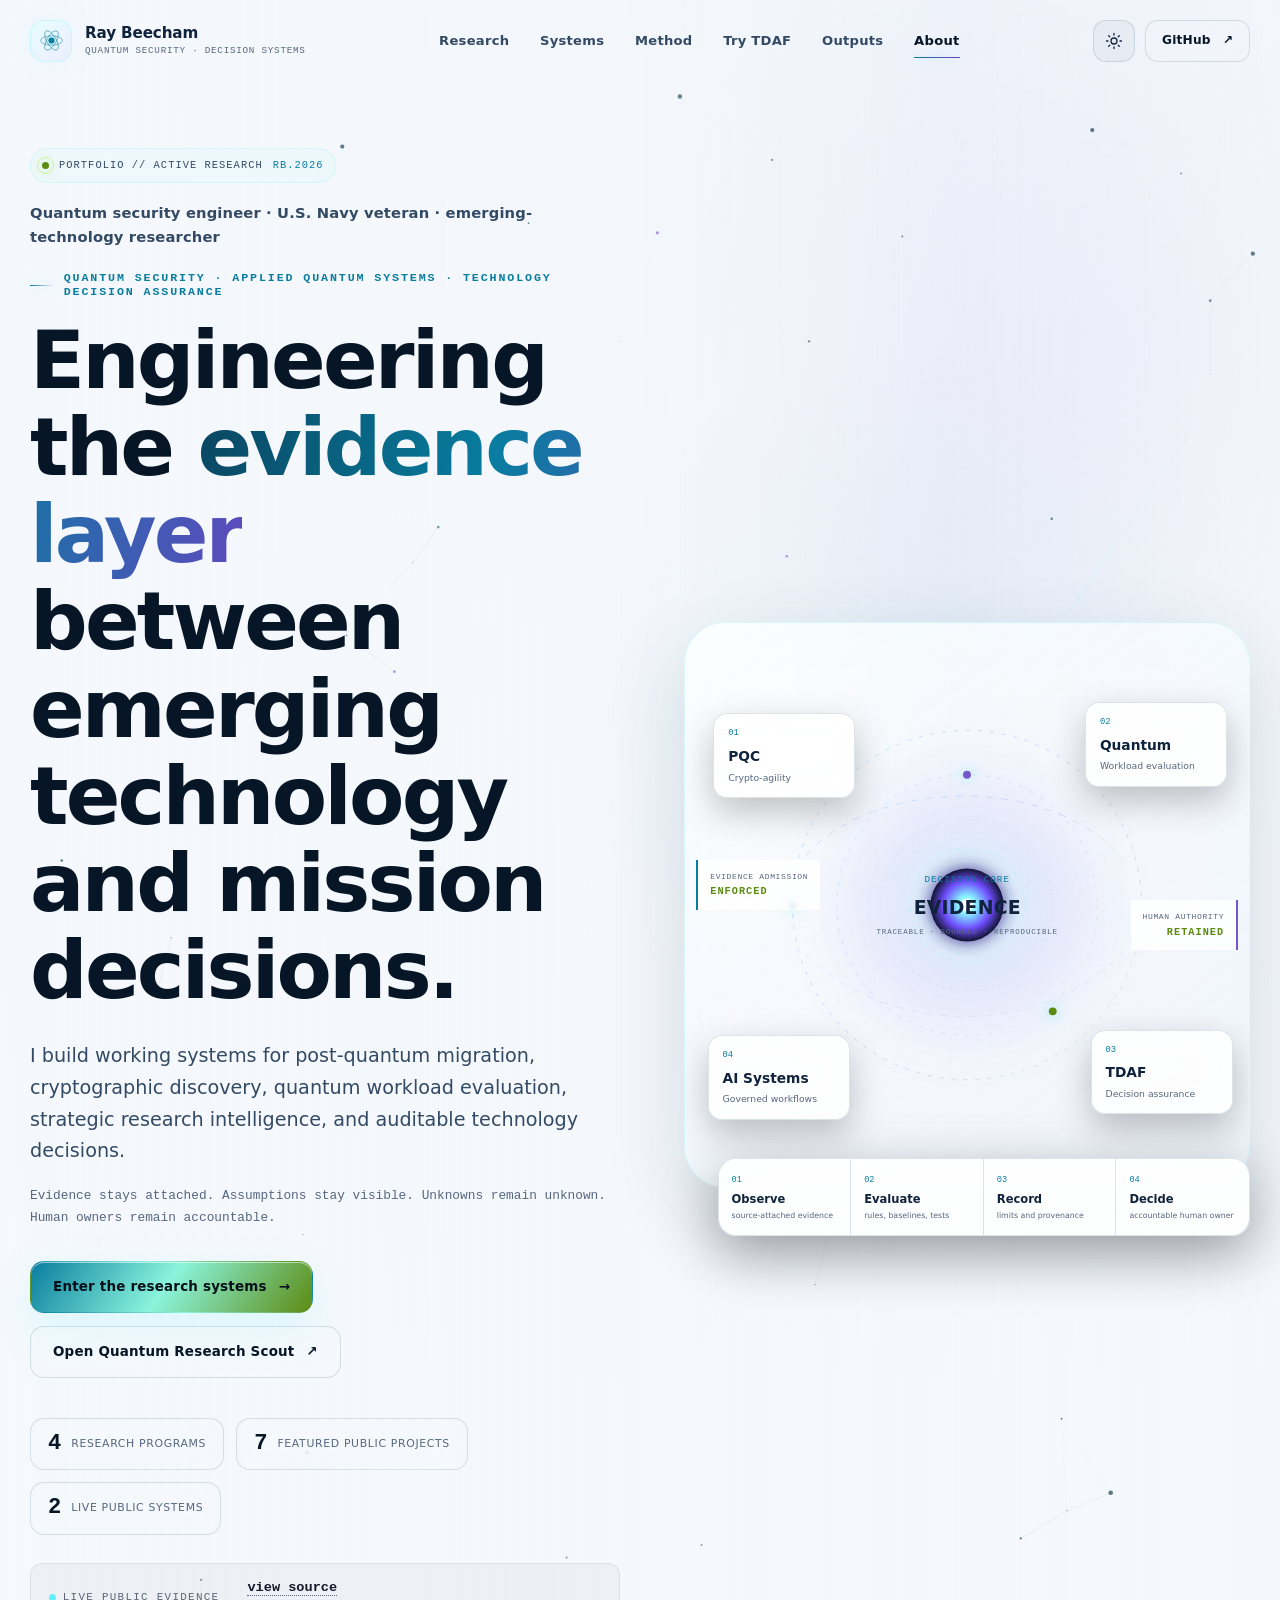
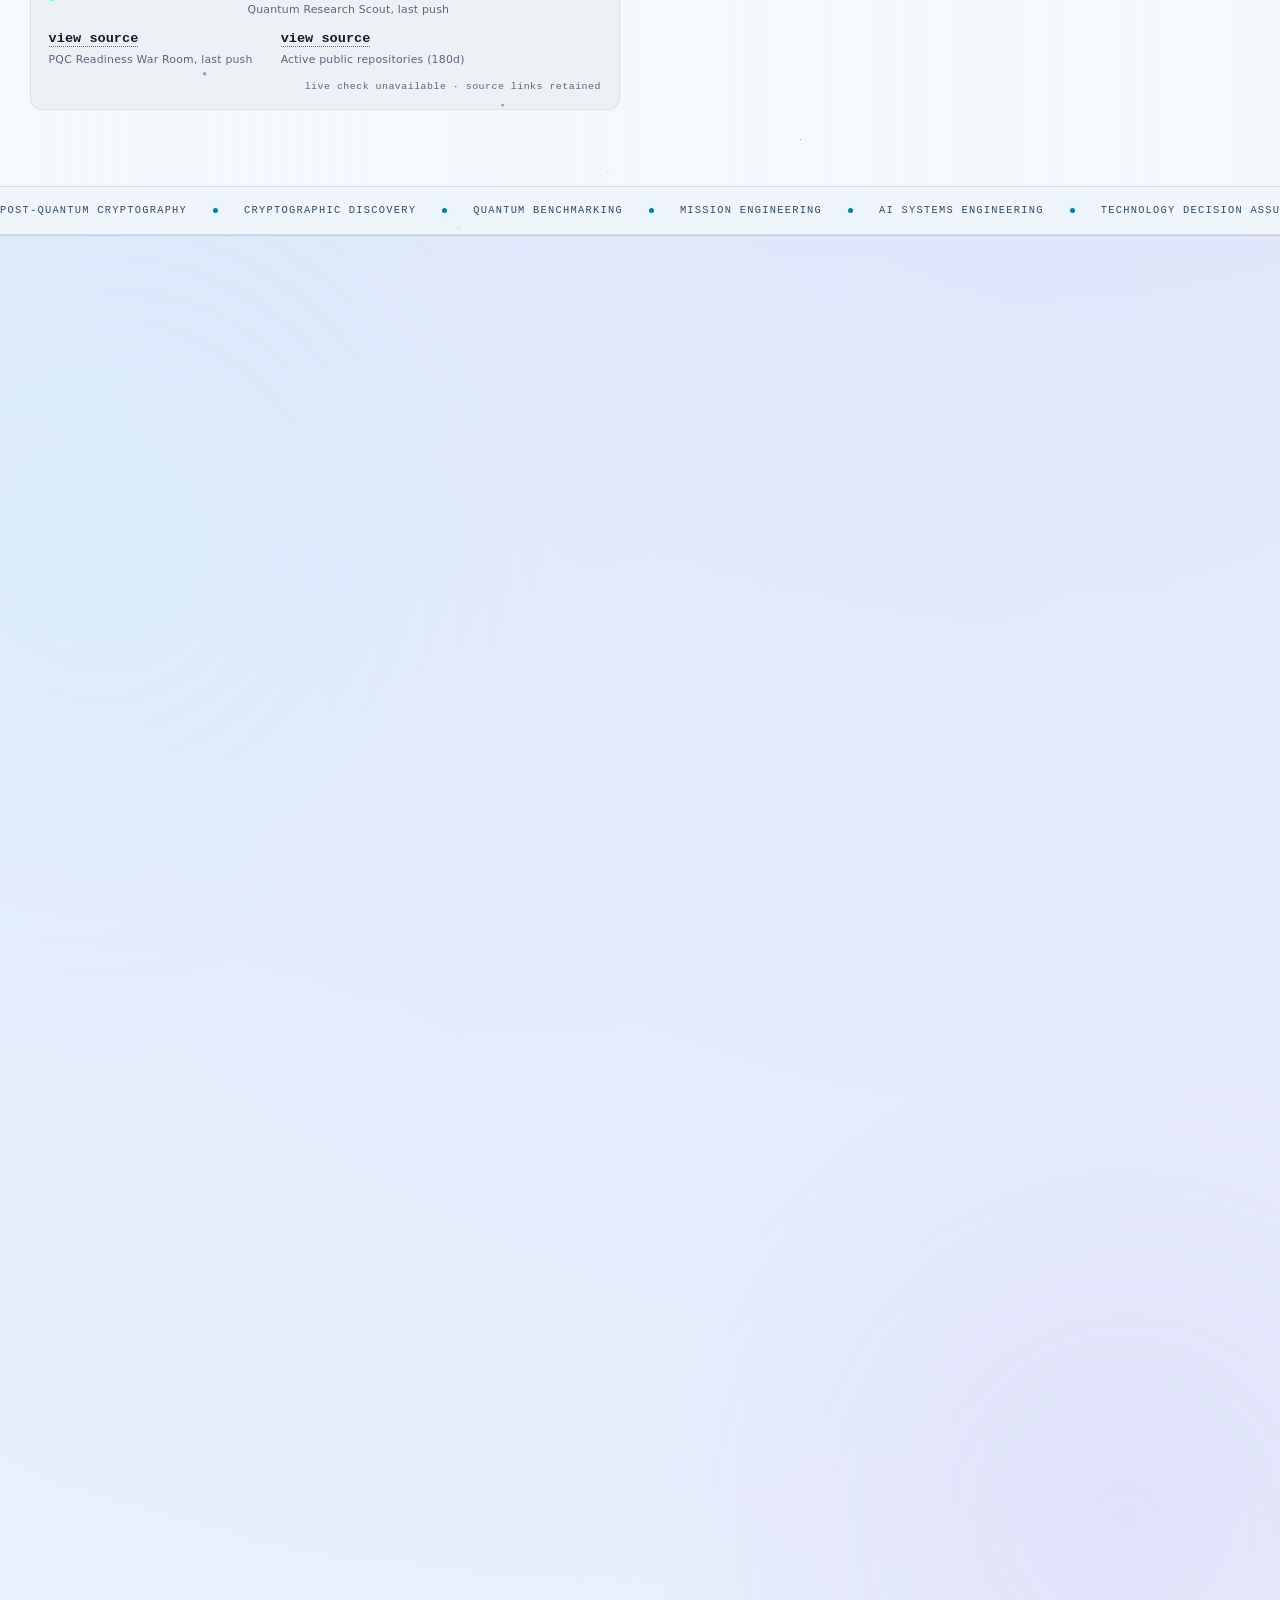
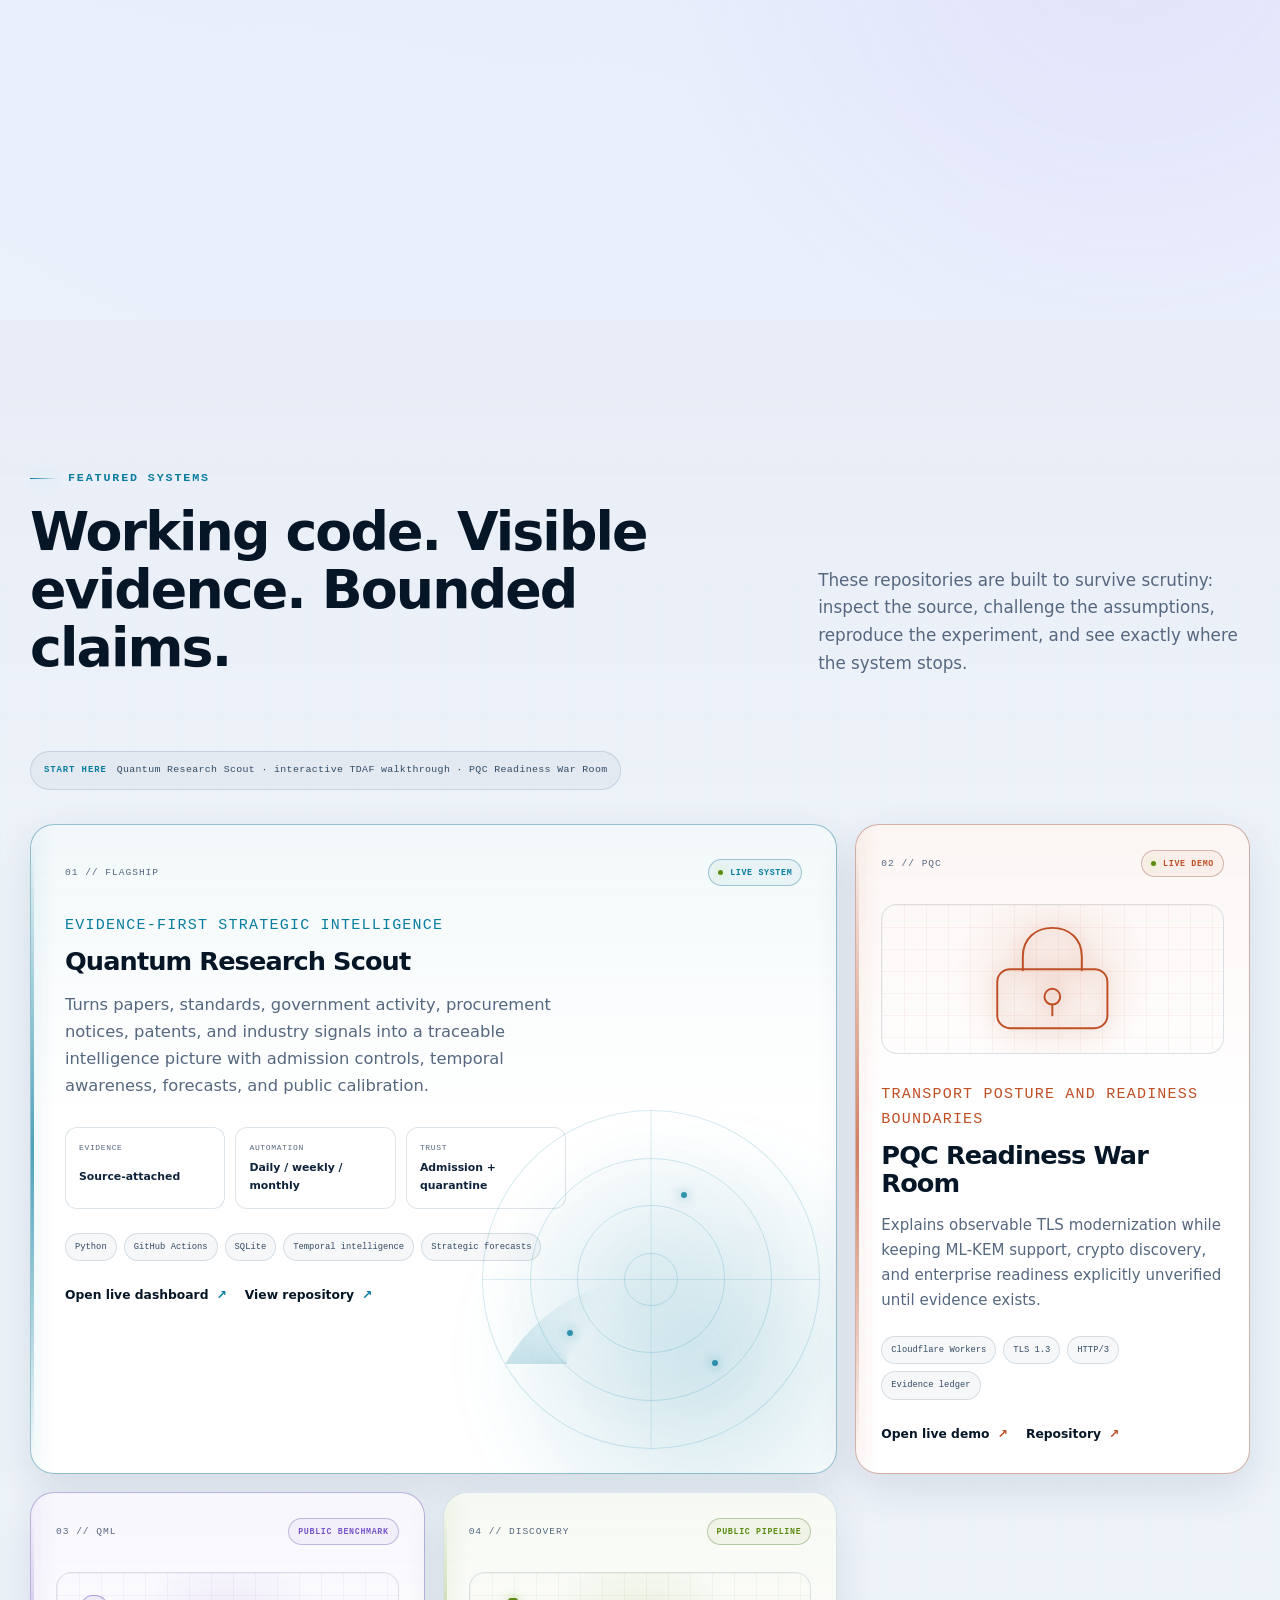
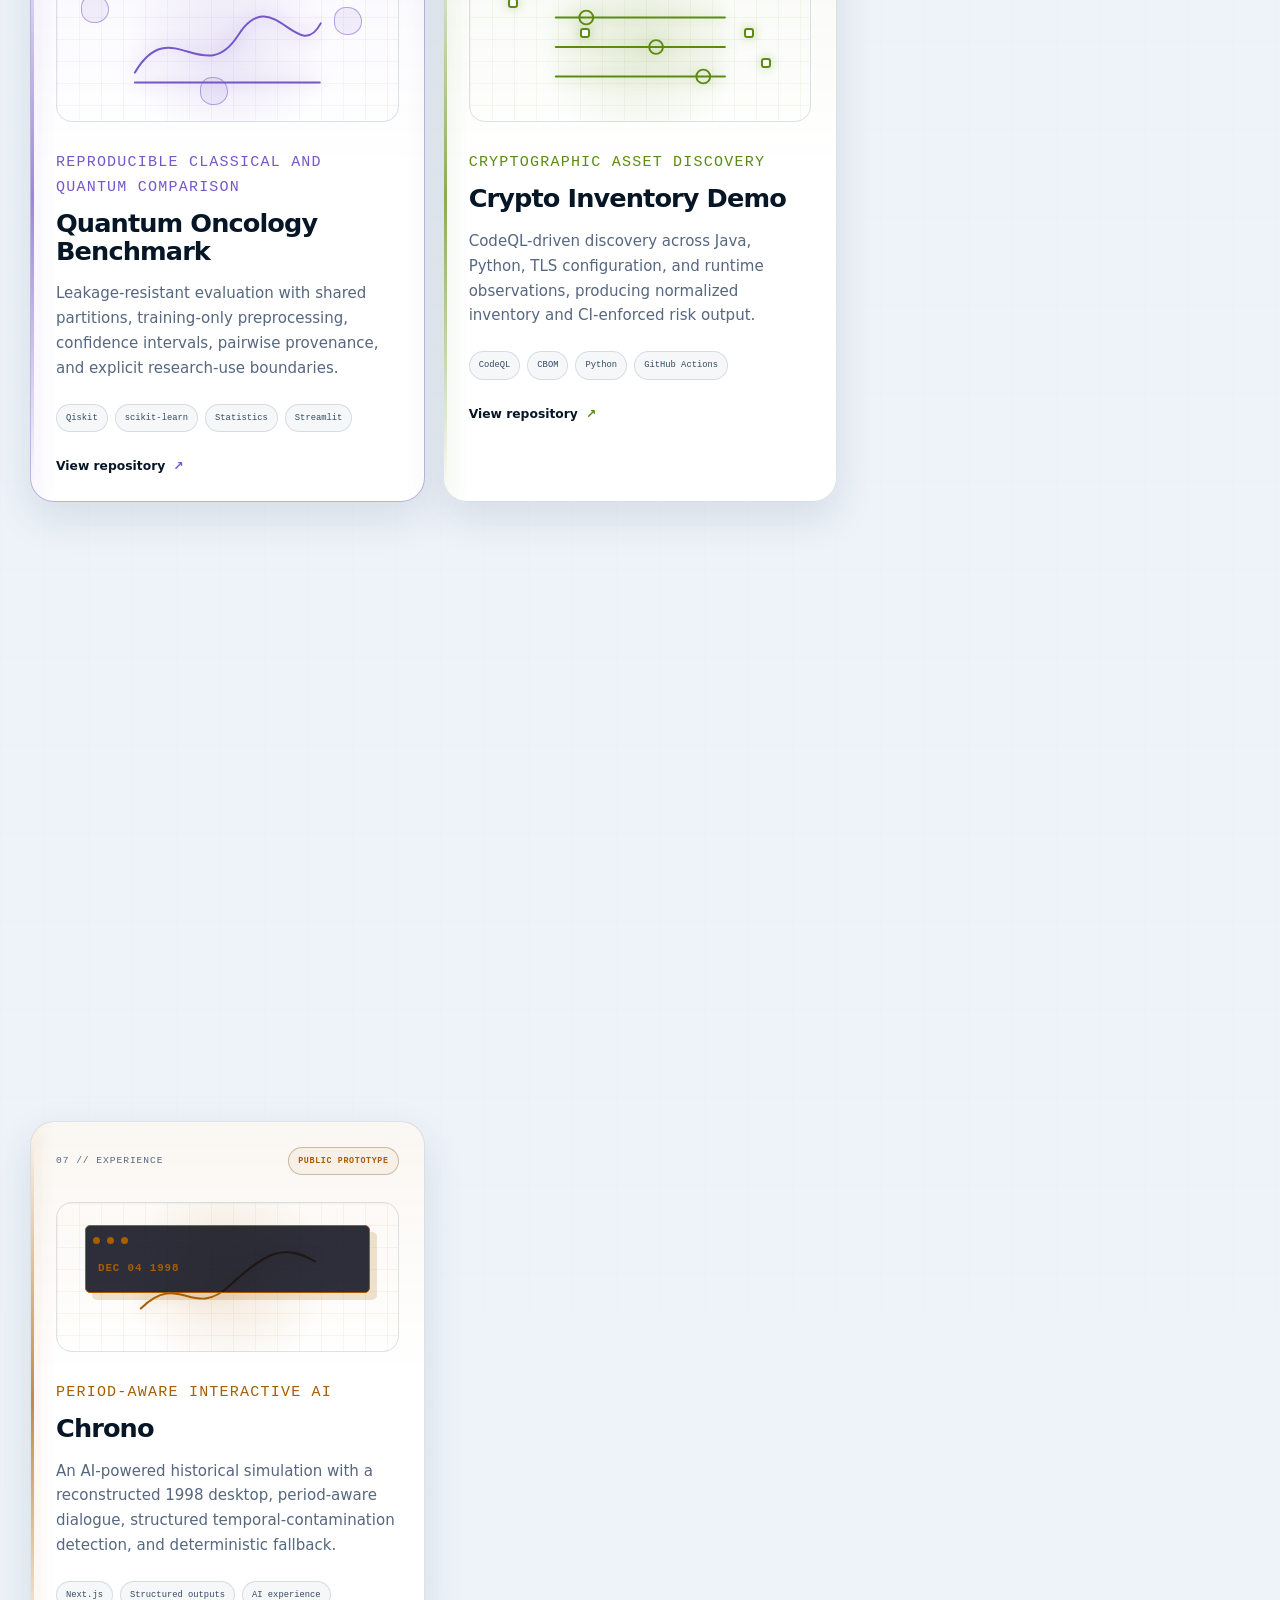
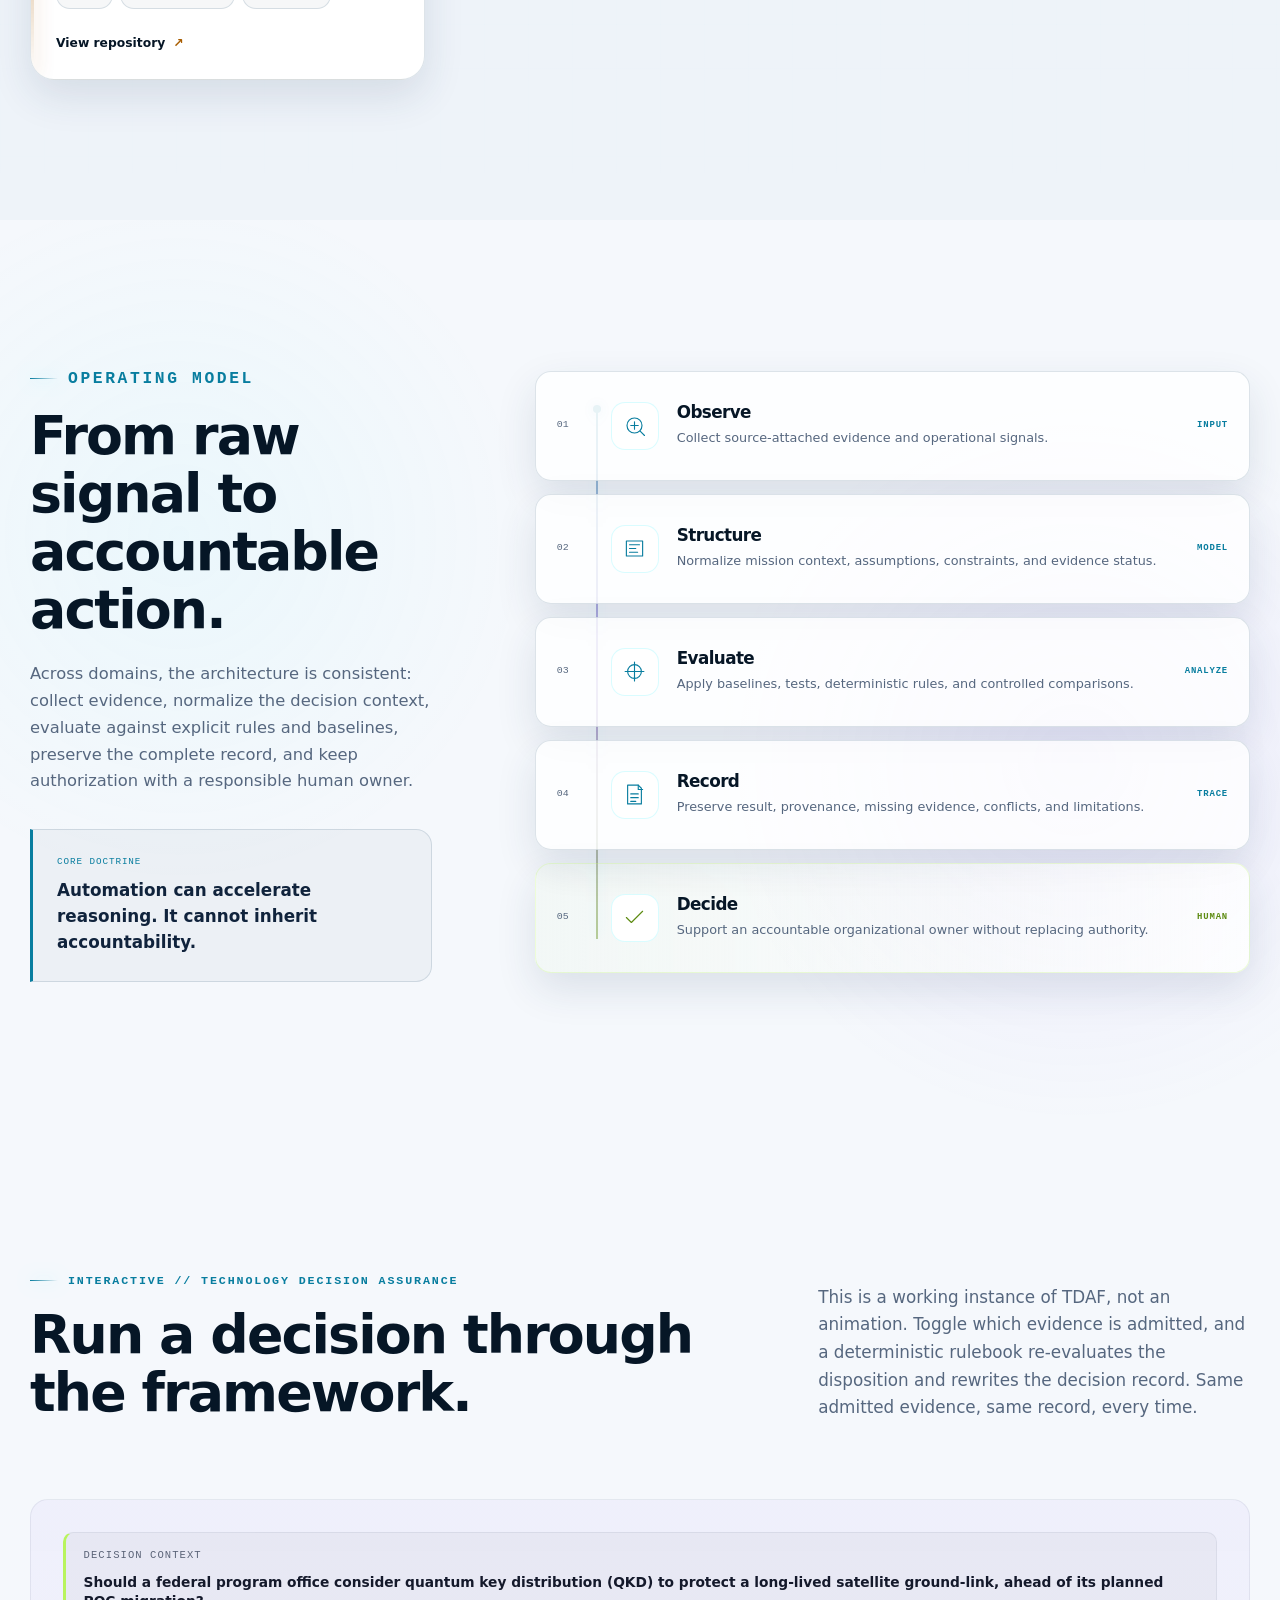
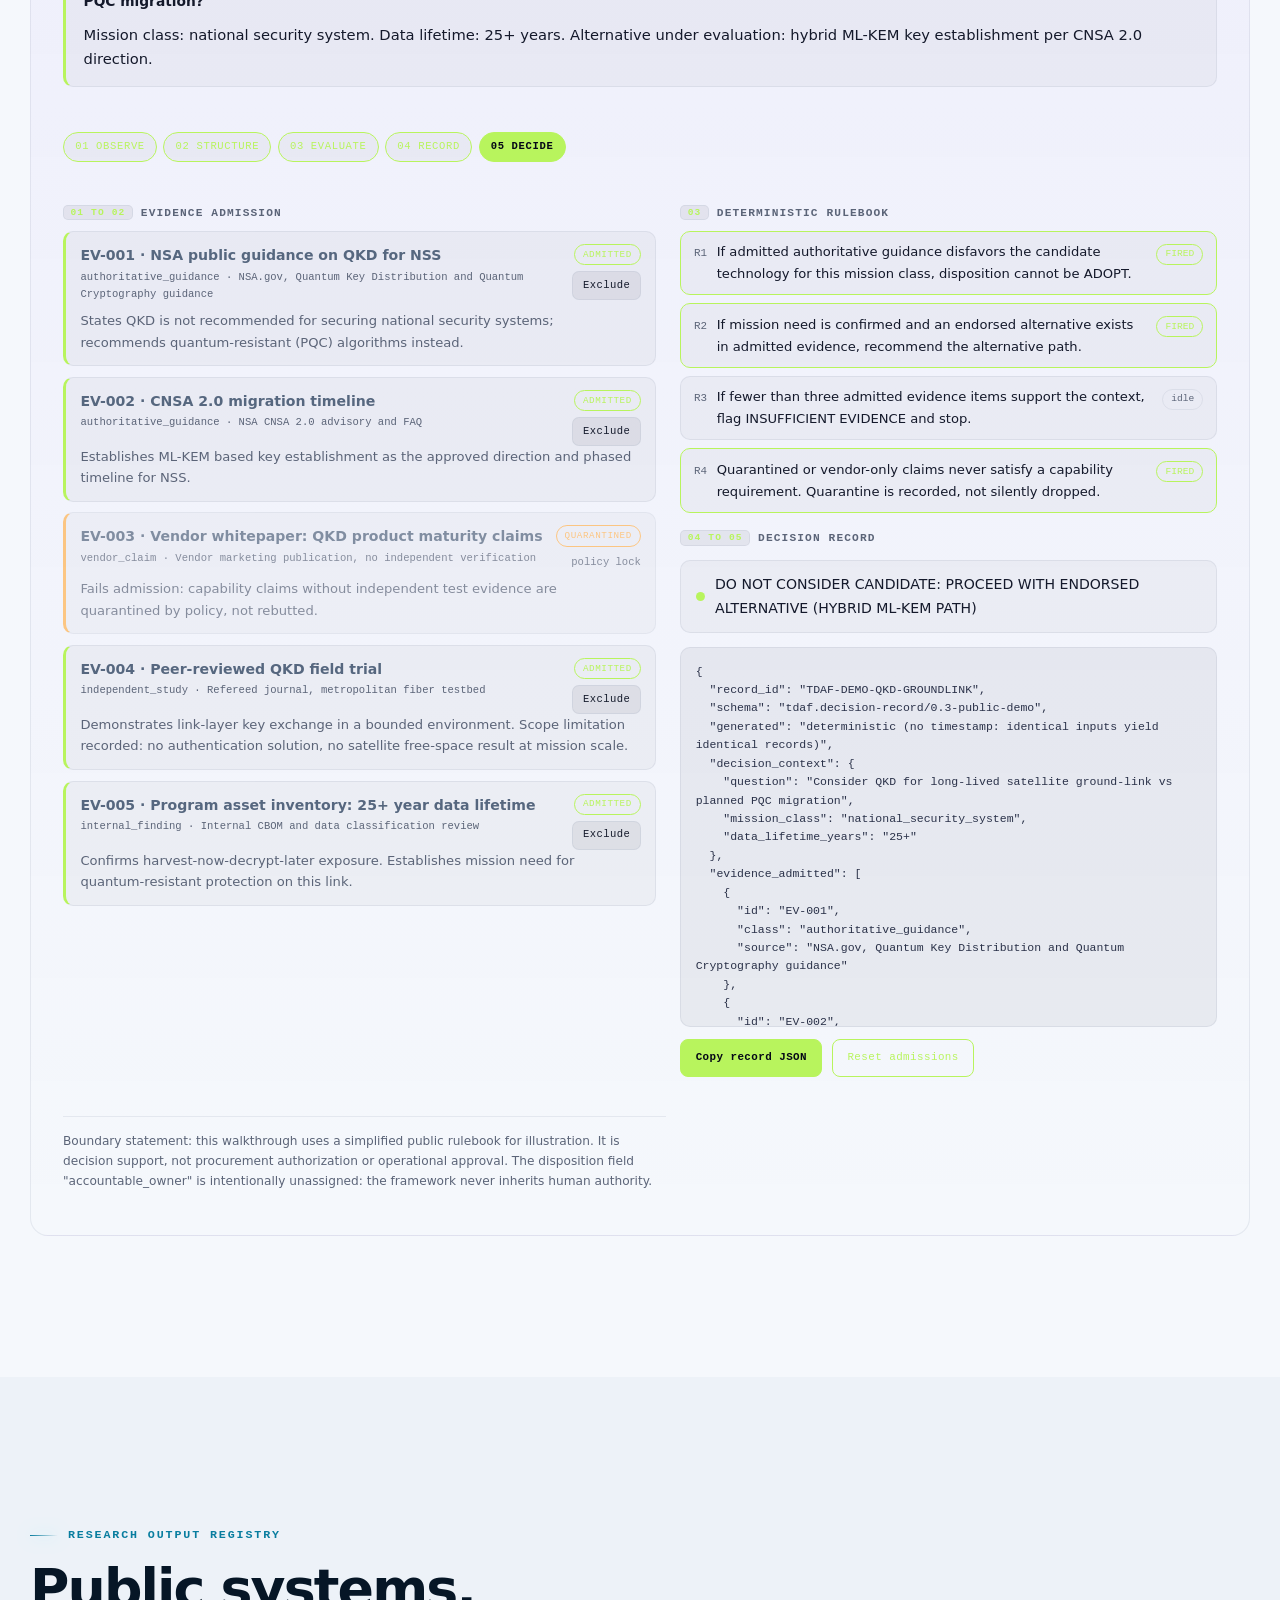
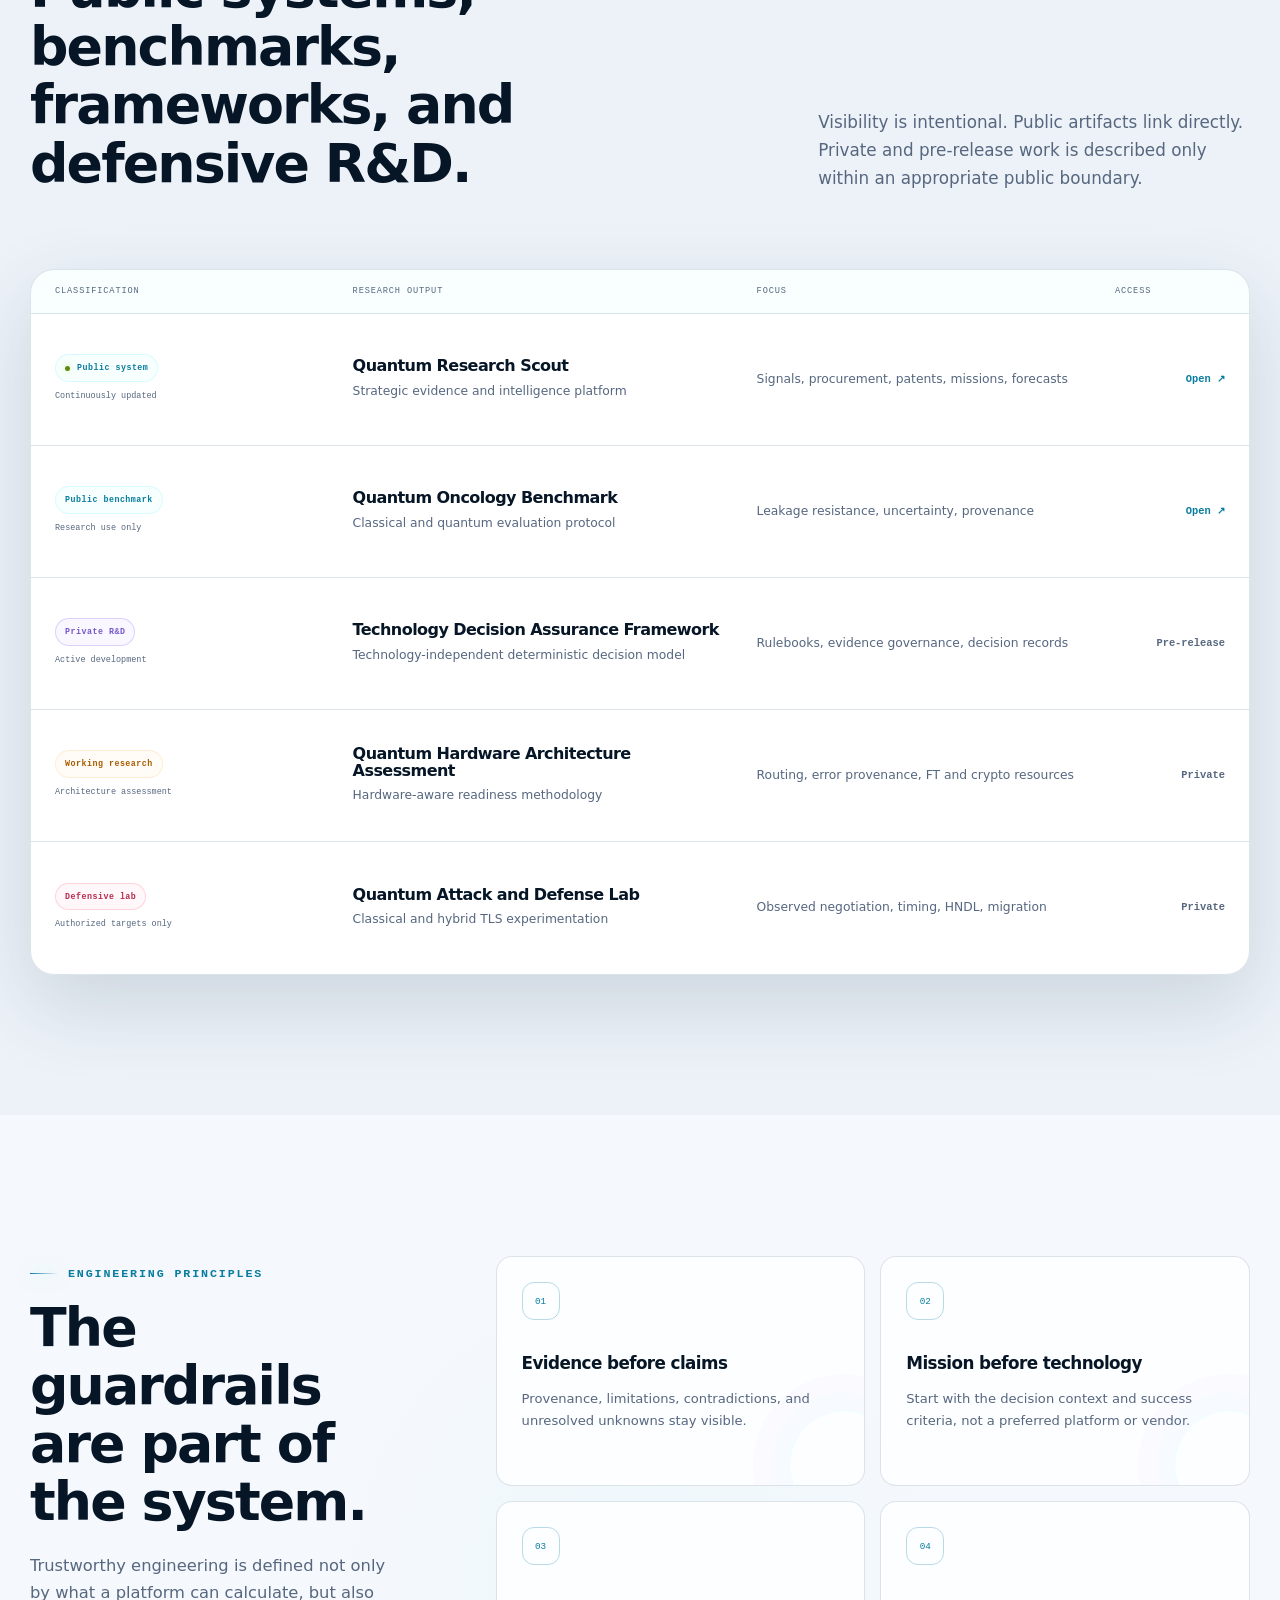
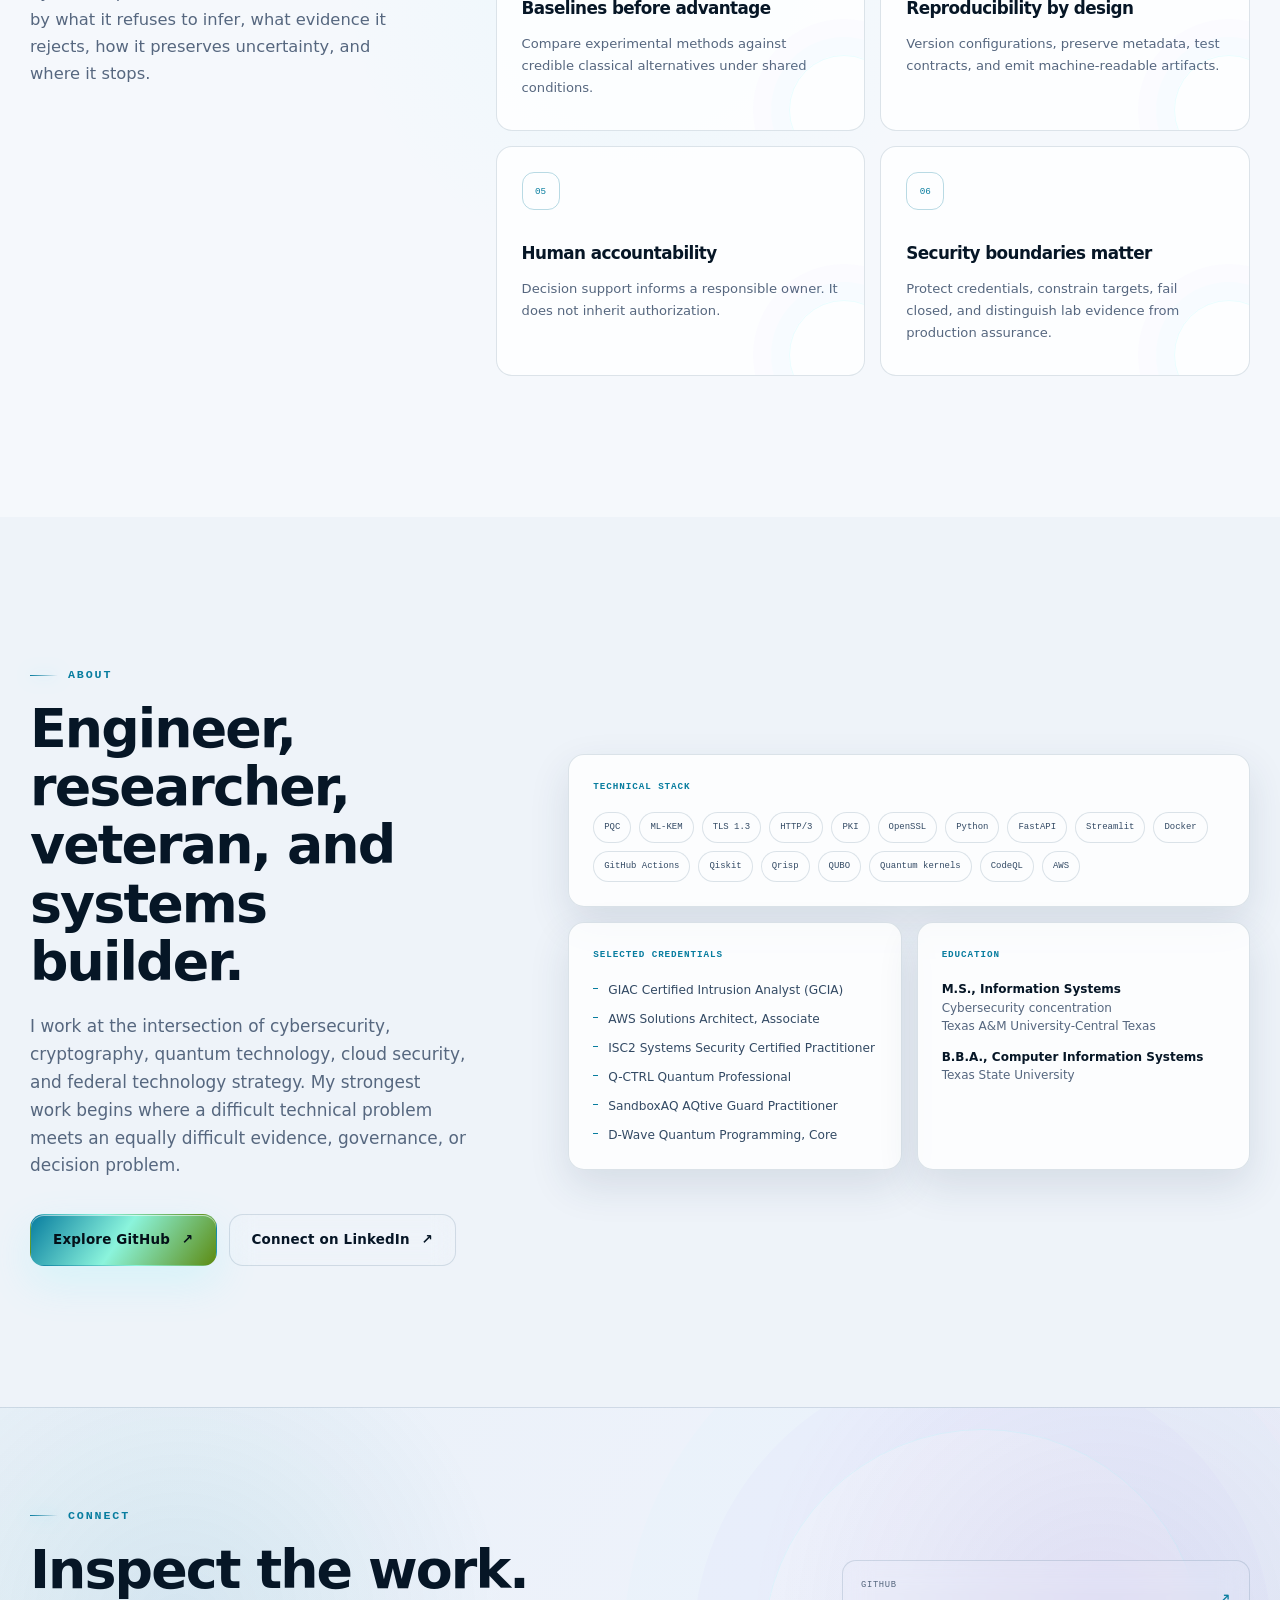
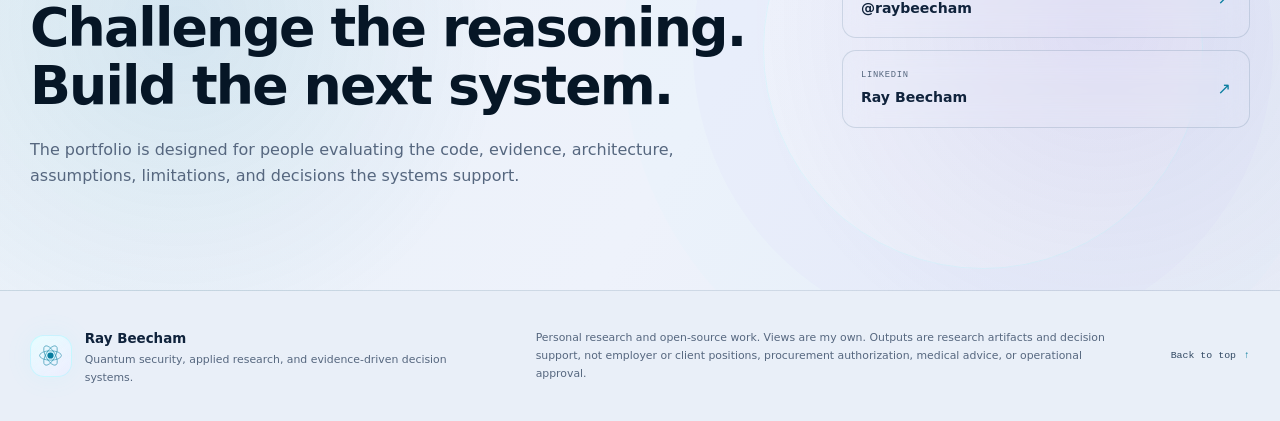
==== site/index.html @ 4dc26186 "Refactor portfolio structure and validation" ====
<!doctype html>
<html lang="en" data-theme="dark">
<head>
  <meta charset="utf-8">
  <meta name="viewport" content="width=device-width, initial-scale=1">
  <meta name="color-scheme" content="dark light">
  <meta name="theme-color" content="#050816">
  <meta name="description" content="Ray Beecham builds evidence-driven systems for post-quantum security, applied quantum computing, AI systems engineering, and technology decision assurance.">
  <meta name="author" content="Ray Beecham">
  <meta property="og:type" content="website">
  <meta property="og:title" content="Ray Beecham | Quantum Security and Decision Systems">
  <meta property="og:description" content="Evidence-first research systems for quantum security, emerging technology evaluation, and accountable mission decisions.">
  <meta property="og:url" content="https://raybeecham.github.io/raybeecham/">
  <meta property="og:image" content="https://raybeecham.github.io/raybeecham/assets/portfolio-social.svg">
  <meta name="twitter:card" content="summary_large_image">
  <link rel="canonical" href="https://raybeecham.github.io/raybeecham/">
  <link rel="manifest" href="site.webmanifest">
  <link rel="icon" href="assets/favicon.svg" type="image/svg+xml">
  <link rel="stylesheet" href="assets/styles.css">
  <link rel="stylesheet" href="assets/portfolio-components.css">

  <title>Ray Beecham | Quantum Security and Decision Systems</title>
  <script>
    (() => {
      const saved = localStorage.getItem("rb-theme");
      const preferred = window.matchMedia("(prefers-color-scheme: light)").matches ? "light" : "dark";
      document.documentElement.dataset.theme = saved || preferred;
    })();
  </script>
</head>
<body>
  <a class="skip-link" href="#main-content">Skip to content</a>
  <div class="scroll-progress" aria-hidden="true"><span data-scroll-progress></span></div>

  <header class="site-header" data-header>
    <div class="shell header-inner">
      <a class="brand" href="#top" aria-label="Ray Beecham, home">
        <span class="brand-mark" aria-hidden="true">
          <svg viewBox="0 0 52 52" role="img">
            <circle cx="26" cy="26" r="6"></circle>
            <ellipse cx="26" cy="26" rx="21" ry="9"></ellipse>
            <ellipse cx="26" cy="26" rx="21" ry="9" transform="rotate(60 26 26)"></ellipse>
            <ellipse cx="26" cy="26" rx="21" ry="9" transform="rotate(120 26 26)"></ellipse>
          </svg>
        </span>
        <span class="brand-copy">
          <strong>Ray Beecham</strong>
          <small>Quantum security · decision systems</small>
        </span>
      </a>

      <button class="nav-toggle" type="button" aria-expanded="false" aria-controls="site-nav" data-nav-toggle>
        <span class="sr-only">Toggle navigation</span>
        <span></span><span></span><span></span>
      </button>

      <nav class="site-nav" id="site-nav" aria-label="Primary navigation" data-nav>
        <a href="#research">Research</a>
        <a href="#projects">Systems</a>
        <a href="#architecture">Method</a>
        <a href="#tdaf-demo">Try TDAF</a>
        <a href="#outputs">Outputs</a>
        <a href="#about">About</a>
      </nav>

      <div class="header-actions">
        <button class="theme-toggle" type="button" aria-label="Switch color theme" title="Switch color theme" data-theme-toggle>
          <svg class="theme-icon theme-icon-sun" viewBox="0 0 24 24" aria-hidden="true">
            <circle cx="12" cy="12" r="4"></circle>
            <path d="M12 2v2M12 20v2M4.93 4.93l1.42 1.42M17.66 17.66l1.41 1.41M2 12h2M20 12h2M4.93 19.07l1.42-1.41M17.66 6.34l1.41-1.41"></path>
          </svg>
          <svg class="theme-icon theme-icon-moon" viewBox="0 0 24 24" aria-hidden="true">
            <path d="M21 12.79A9 9 0 1 1 11.21 3 7 7 0 0 0 21 12.79Z"></path>
          </svg>
        </button>
        <a class="button button-compact button-ghost" href="https://github.com/raybeecham" rel="me">
          <span>GitHub</span><span aria-hidden="true">↗</span>
        </a>
      </div>
    </div>
  </header>

  <main id="main-content">
    <section class="hero" id="top">
      <canvas class="quantum-field" data-quantum-field aria-hidden="true"></canvas>
      <div class="hero-noise" aria-hidden="true"></div>
      <div class="hero-beam hero-beam-one" aria-hidden="true"></div>
      <div class="hero-beam hero-beam-two" aria-hidden="true"></div>

      <div class="shell hero-layout">
        <div class="hero-copy" data-reveal>
          <div class="system-status">
            <span class="status-pulse" aria-hidden="true"></span>
            <span>Portfolio // active research</span>
            <span class="status-code">RB.2026</span>
          </div>

          <p class="identity-line">Quantum security engineer · U.S. Navy veteran · emerging-technology researcher</p>

          <p class="eyebrow">Quantum security · applied quantum systems · technology decision assurance</p>
          <h1>
            Engineering the <span class="gradient-text">evidence layer</span> between emerging technology and mission decisions.
          </h1>
          <p class="hero-lead">
            I build working systems for post-quantum migration, cryptographic discovery, quantum workload evaluation,
            strategic research intelligence, and auditable technology decisions.
          </p>
          <p class="hero-support">
            Evidence stays attached. Assumptions stay visible. Unknowns remain unknown. Human owners remain accountable.
          </p>

          <div class="hero-actions">
            <a class="button button-primary" href="#projects">
              <span>Enter the research systems</span>
              <span aria-hidden="true">→</span>
            </a>
            <a class="button button-secondary" href="https://raybeecham.github.io/quantum-research-scout/">
              <span>Open Quantum Research Scout</span>
              <span aria-hidden="true">↗</span>
            </a>
          </div>

          <div class="hero-metrics" aria-label="Portfolio overview">
            <div class="metric">
              <strong data-counter="4">4</strong>
              <span>research programs</span>
            </div>
            <div class="metric">
              <strong data-counter="7">7</strong>
              <span>featured public projects</span>
            </div>
            <div class="metric">
              <strong data-counter="2">2</strong>
              <span>live public systems</span>
            </div>
          </div>

          <div class="ev-strip" id="evStrip" role="status" aria-label="Live repository evidence">
            <span class="ev-label" title="Repository activity is fetched from GitHub in the visitor browser and fails closed to source links."><span class="ev-pulse" aria-hidden="true"></span>Live public evidence</span>
            <span class="ev-item">
              <span class="ev-value" id="evScout">checking</span>
              <span class="ev-key">Quantum Research Scout, last push</span>
            </span>
            <span class="ev-item">
              <span class="ev-value" id="evWarRoom">checking</span>
              <span class="ev-key">PQC Readiness War Room, last push</span>
            </span>
            <span class="ev-item">
              <span class="ev-value" id="evRepos">checking</span>
              <span class="ev-key">Active public repositories (180d)</span>
            </span>
            <span class="ev-note" id="evNote">source: api.github.com</span>
          </div>
        </div>

        <div class="hero-visual" data-reveal aria-label="Research system constellation">
          <div class="constellation-shell" data-tilt>
            <div class="constellation-glow" aria-hidden="true"></div>
            <svg class="constellation-lines" viewBox="0 0 640 640" aria-hidden="true">
              <defs>
                <linearGradient id="orbitStroke" x1="0" y1="0" x2="1" y2="1">
                  <stop offset="0" stop-color="#62f2ff" stop-opacity=".9"></stop>
                  <stop offset=".5" stop-color="#8b5cf6" stop-opacity=".55"></stop>
                  <stop offset="1" stop-color="#b8f45d" stop-opacity=".75"></stop>
                </linearGradient>
                <radialGradient id="coreFill">
                  <stop offset="0" stop-color="#ffffff"></stop>
                  <stop offset=".22" stop-color="#75f6ff"></stop>
                  <stop offset=".65" stop-color="#6f4cff"></stop>
                  <stop offset="1" stop-color="#11152f"></stop>
                </radialGradient>
                <filter id="softGlow" x="-60%" y="-60%" width="220%" height="220%">
                  <feGaussianBlur stdDeviation="10" result="blur"></feGaussianBlur>
                  <feMerge><feMergeNode in="blur"></feMergeNode><feMergeNode in="SourceGraphic"></feMergeNode></feMerge>
                </filter>
              </defs>
              <circle class="orbit orbit-a" cx="320" cy="320" r="220"></circle>
              <circle class="orbit orbit-b" cx="320" cy="320" r="164"></circle>
              <circle class="orbit orbit-c" cx="320" cy="320" r="108"></circle>
              <path class="signal-path" d="M117 258 C200 160, 431 153, 520 266"></path>
              <path class="signal-path signal-path-alt" d="M116 382 C221 487, 430 492, 529 364"></path>
              <line class="signal-line" x1="320" y1="320" x2="151" y2="199"></line>
              <line class="signal-line" x1="320" y1="320" x2="507" y2="192"></line>
              <line class="signal-line" x1="320" y1="320" x2="510" y2="448"></line>
              <line class="signal-line" x1="320" y1="320" x2="143" y2="452"></line>
              <circle class="core-halo" cx="320" cy="320" r="72"></circle>
              <circle class="core-sphere" cx="320" cy="320" r="46" fill="url(#coreFill)" filter="url(#softGlow)"></circle>
              <circle class="core-point" cx="320" cy="320" r="8"></circle>
              <circle class="travel-node travel-node-one" cx="100" cy="320" r="5"></circle>
              <circle class="travel-node travel-node-two" cx="320" cy="156" r="5"></circle>
              <circle class="travel-node travel-node-three" cx="428" cy="454" r="5"></circle>
            </svg>

            <div class="core-label">
              <span>Decision core</span>
              <strong>Evidence</strong>
              <small>traceable · bounded · reproducible</small>
            </div>

            <div class="constellation-node node-one">
              <span>01</span><strong>PQC</strong><small>Crypto-agility</small>
            </div>
            <div class="constellation-node node-two">
              <span>02</span><strong>Quantum</strong><small>Workload evaluation</small>
            </div>
            <div class="constellation-node node-three">
              <span>03</span><strong>TDAF</strong><small>Decision assurance</small>
            </div>
            <div class="constellation-node node-four">
              <span>04</span><strong>AI Systems</strong><small>Governed workflows</small>
            </div>

            <div class="telemetry-card telemetry-top">
              <span>Evidence admission</span>
              <strong>ENFORCED</strong>
            </div>
            <div class="telemetry-card telemetry-bottom">
              <span>Human authority</span>
              <strong>RETAINED</strong>
            </div>
          </div>

          <div class="hero-readout">
            <div><span>01</span><strong>Observe</strong><small>source-attached evidence</small></div>
            <div><span>02</span><strong>Evaluate</strong><small>rules, baselines, tests</small></div>
            <div><span>03</span><strong>Record</strong><small>limits and provenance</small></div>
            <div><span>04</span><strong>Decide</strong><small>accountable human owner</small></div>
          </div>
        </div>
      </div>

      <div class="signal-rail" aria-label="Core disciplines">
        <div class="signal-track">
          <span>POST-QUANTUM CRYPTOGRAPHY</span><i></i>
          <span>CRYPTOGRAPHIC DISCOVERY</span><i></i>
          <span>QUANTUM BENCHMARKING</span><i></i>
          <span>MISSION ENGINEERING</span><i></i>
          <span>AI SYSTEMS ENGINEERING</span><i></i>
          <span>TECHNOLOGY DECISION ASSURANCE</span><i></i>
          <span aria-hidden="true">POST-QUANTUM CRYPTOGRAPHY</span><i aria-hidden="true"></i>
          <span aria-hidden="true">CRYPTOGRAPHIC DISCOVERY</span><i aria-hidden="true"></i>
          <span aria-hidden="true">QUANTUM BENCHMARKING</span><i aria-hidden="true"></i>
          <span aria-hidden="true">MISSION ENGINEERING</span><i aria-hidden="true"></i>
        </div>
      </div>
    </section>

    <section class="section section-research" id="research">
      <div class="shell">
        <div class="section-heading" data-reveal>
          <div>
            <p class="eyebrow">Research architecture</p>
            <h2>Four programs. One operating philosophy.</h2>
          </div>
          <p>
            The portfolio connects intelligence collection, cryptographic modernization, quantum experimentation,
            and deterministic decision support into a single evidence-first research practice.
          </p>
        </div>

        <div class="program-grid">
          <article class="program-card accent-cyan" data-reveal data-tilt>
            <div class="program-visual" aria-hidden="true">
              <svg viewBox="0 0 260 120">
                <path d="M18 88 C58 18, 118 18, 145 65 S221 112, 245 36"></path>
                <circle cx="18" cy="88" r="5"></circle><circle cx="145" cy="65" r="5"></circle><circle cx="245" cy="36" r="5"></circle>
              </svg>
            </div>
            <div class="program-topline"><span>PROGRAM 01</span><strong>ACTIVE</strong></div>
            <h3>Technology Decision Assurance</h3>
            <p>Mission-first, provider-neutral reasoning that determines whether an emerging technology should be considered before implementation selection begins.</p>
            <ul>
              <li>Admitted evidence and explicit assumptions</li>
              <li>Deterministic rules and governed rulebooks</li>
              <li>Auditable decision results and records</li>
              <li>Human organizational disposition</li>
            </ul>
            <div class="program-footer"><span>MISSION → EVIDENCE → RULES → RECORD</span></div>
          </article>

          <article class="program-card accent-lime" data-reveal data-tilt>
            <div class="program-visual crypto-visual" aria-hidden="true">
              <svg viewBox="0 0 260 120">
                <rect x="20" y="27" width="220" height="67" rx="12"></rect>
                <path d="M42 58h34M42 74h58M129 60l13 13 29-32"></path>
                <circle cx="202" cy="60" r="18"></circle>
              </svg>
            </div>
            <div class="program-topline"><span>PROGRAM 02</span><strong>ACTIVE</strong></div>
            <h3>PQC and Crypto-Agility Engineering</h3>
            <p>Practical discovery and migration systems for long-lived cryptographic risk, modern transport visibility, and hybrid post-quantum transition paths.</p>
            <ul>
              <li>Cryptographic inventory and CBOM reporting</li>
              <li>TLS 1.3, HTTP/3, QUIC, and visibility</li>
              <li>Hybrid ML-KEM handshake experimentation</li>
              <li>HNDL exposure and phased migration</li>
            </ul>
            <div class="program-footer"><span>DISCOVER → VERIFY → PRIORITIZE → MIGRATE</span></div>
          </article>

          <article class="program-card accent-violet" data-reveal data-tilt>
            <div class="program-visual quantum-visual" aria-hidden="true">
              <svg viewBox="0 0 260 120">
                <circle cx="130" cy="60" r="10"></circle>
                <ellipse cx="130" cy="60" rx="74" ry="24"></ellipse>
                <ellipse cx="130" cy="60" rx="74" ry="24" transform="rotate(60 130 60)"></ellipse>
                <ellipse cx="130" cy="60" rx="74" ry="24" transform="rotate(120 130 60)"></ellipse>
              </svg>
            </div>
            <div class="program-topline"><span>PROGRAM 03</span><strong>ACTIVE</strong></div>
            <h3>Applied Quantum Systems</h3>
            <p>Hardware-aware, reproducible evaluation of quantum and hybrid methods with strong classical controls, resource accounting, and bounded interpretation.</p>
            <ul>
              <li>Quantum kernels and comparator suites</li>
              <li>QUBO and Hamiltonian optimization</li>
              <li>Topology, routing, and error provenance</li>
              <li>Workload-to-platform suitability</li>
            </ul>
            <div class="program-footer"><span>BASELINE → EXPERIMENT → MEASURE → INTERPRET</span></div>
          </article>

          <article class="program-card accent-amber" data-reveal data-tilt>
            <div class="program-visual ai-visual" aria-hidden="true">
              <svg viewBox="0 0 260 120">
                <rect x="24" y="24" width="212" height="72" rx="14"></rect>
                <path d="M48 48h42M48 64h79M48 80h55M160 43h45M160 60h24M160 77h35"></path>
              </svg>
            </div>
            <div class="program-topline"><span>PROGRAM 04</span><strong>ACTIVE</strong></div>
            <h3>Research and AI Systems Engineering</h3>
            <p>Evidence-oriented automation for strategic intelligence, governed agent workflows, output validation, forecast calibration, and human review.</p>
            <ul>
              <li>Strategic signal and temporal intelligence</li>
              <li>Testable forecasts and resolution rules</li>
              <li>Governed tool and agent workflows</li>
              <li>Reusable evaluation and accountability patterns</li>
            </ul>
            <div class="program-footer"><span>COLLECT → GROUND → VALIDATE → GOVERN</span></div>
          </article>
        </div>
      </div>
    </section>

    <section class="section section-projects" id="projects">
      <div class="shell">
        <div class="section-heading" data-reveal>
          <div>
            <p class="eyebrow">Featured systems</p>
            <h2>Working code. Visible evidence. Bounded claims.</h2>
          </div>
          <p>
            These repositories are built to survive scrutiny: inspect the source, challenge the assumptions,
            reproduce the experiment, and see exactly where the system stops.
          </p>
        </div>

        <p class="priority-note">Quantum Research Scout · interactive TDAF walkthrough · PQC Readiness War Room</p>

        <div class="project-bento">
          <article class="project-card project-flagship project-cyan project-priority" data-reveal data-repo="raybeecham/quantum-research-scout">
            <div class="project-ambient" aria-hidden="true"></div>
            <div class="project-topline">
              <span class="project-index">01 // FLAGSHIP</span>
              <span class="state-chip state-live"><i></i> LIVE SYSTEM</span>
            </div>
            <div class="project-content">
              <p class="project-kicker">Evidence-first strategic intelligence</p>
              <h3>Quantum Research Scout</h3>
              <p>
                Turns papers, standards, government activity, procurement notices, patents, and industry signals
                into a traceable intelligence picture with admission controls, temporal awareness, forecasts, and public calibration.
              </p>
              <div class="project-metrics">
                <div><span>Evidence</span><strong>Source-attached</strong></div>
                <div><span>Automation</span><strong>Daily / weekly / monthly</strong></div>
                <div><span>Trust</span><strong>Admission + quarantine</strong></div>
              </div>
              <ul class="tag-list">
                <li>Python</li><li>GitHub Actions</li><li>SQLite</li><li>Temporal intelligence</li><li>Strategic forecasts</li>
              </ul>
              <div class="project-links">
                <a class="text-link" href="https://raybeecham.github.io/quantum-research-scout/">Open live dashboard <span>↗</span></a>
                <a class="text-link" href="https://github.com/raybeecham/quantum-research-scout">View repository <span>↗</span></a>
              </div>
            </div>
            <div class="project-radar" aria-hidden="true">
              <span class="radar-ring radar-one"></span>
              <span class="radar-ring radar-two"></span>
              <span class="radar-ring radar-three"></span>
              <span class="radar-sweep"></span>
              <i class="radar-point point-a"></i><i class="radar-point point-b"></i><i class="radar-point point-c"></i>
            </div>
          </article>

          <article class="project-card project-orange project-priority" data-reveal data-repo="raybeecham/pqc-readiness-war-room">
            <div class="project-topline">
              <span class="project-index">02 // PQC</span>
              <span class="state-chip state-live"><i></i> LIVE DEMO</span>
            </div>
            <div class="mini-visual lock-visual" aria-hidden="true">
              <svg viewBox="0 0 220 120"><rect x="54" y="50" width="112" height="60" rx="13"></rect><path d="M80 51V37c0-18 13-29 30-29s30 11 30 29v14"></path><circle cx="110" cy="78" r="8"></circle><path d="M110 86v11"></path></svg>
            </div>
            <p class="project-kicker">Transport posture and readiness boundaries</p>
            <h3>PQC Readiness War Room</h3>
            <p>Explains observable TLS modernization while keeping ML-KEM support, crypto discovery, and enterprise readiness explicitly unverified until evidence exists.</p>
            <ul class="tag-list"><li>Cloudflare Workers</li><li>TLS 1.3</li><li>HTTP/3</li><li>Evidence ledger</li></ul>
            <div class="project-links">
              <a class="text-link" href="https://pqc-readiness-war-room.raybeecham2009.workers.dev/">Open live demo <span>↗</span></a>
              <a class="text-link" href="https://github.com/raybeecham/pqc-readiness-war-room">Repository <span>↗</span></a>
            </div>
          </article>

          <article class="project-card project-violet project-priority" data-reveal data-repo="raybeecham/quantum-oncology-benchmark">
            <div class="project-topline">
              <span class="project-index">03 // QML</span>
              <span class="state-chip">PUBLIC BENCHMARK</span>
            </div>
            <div class="mini-visual oncology-visual" aria-hidden="true">
              <span class="cell cell-one"></span><span class="cell cell-two"></span><span class="cell cell-three"></span>
              <svg viewBox="0 0 220 120"><path d="M16 86C52 24 86 103 121 48s61 31 84-12"></path><path d="M16 96h188"></path></svg>
            </div>
            <p class="project-kicker">Reproducible classical and quantum comparison</p>
            <h3>Quantum Oncology Benchmark</h3>
            <p>Leakage-resistant evaluation with shared partitions, training-only preprocessing, confidence intervals, pairwise provenance, and explicit research-use boundaries.</p>
            <ul class="tag-list"><li>Qiskit</li><li>scikit-learn</li><li>Statistics</li><li>Streamlit</li></ul>
            <div class="project-links"><a class="text-link" href="https://github.com/raybeecham/quantum-oncology-benchmark">View repository <span>↗</span></a></div>
          </article>

          <article class="project-card project-lime project-secondary" data-reveal data-repo="raybeecham/crypto-inventory-demo">
            <div class="project-topline">
              <span class="project-index">04 // DISCOVERY</span>
              <span class="state-chip">PUBLIC PIPELINE</span>
            </div>
            <div class="mini-visual inventory-visual" aria-hidden="true">
              <span></span><span></span><span></span><span></span>
              <svg viewBox="0 0 220 120"><path d="M24 30h172M24 60h172M24 90h172"></path><circle cx="55" cy="30" r="7"></circle><circle cx="126" cy="60" r="7"></circle><circle cx="174" cy="90" r="7"></circle></svg>
            </div>
            <p class="project-kicker">Cryptographic asset discovery</p>
            <h3>Crypto Inventory Demo</h3>
            <p>CodeQL-driven discovery across Java, Python, TLS configuration, and runtime observations, producing normalized inventory and CI-enforced risk output.</p>
            <ul class="tag-list"><li>CodeQL</li><li>CBOM</li><li>Python</li><li>GitHub Actions</li></ul>
            <div class="project-links"><a class="text-link" href="https://github.com/raybeecham/crypto-inventory-demo">View repository <span>↗</span></a></div>
          </article>

          <article class="project-card project-wide project-blue project-secondary" data-reveal data-repo="raybeecham/claude-certified-associate-foundations">
            <div class="project-topline">
              <span class="project-index">05 // AI SYSTEMS</span>
              <span class="state-chip">PUBLIC HANDBOOK</span>
            </div>
            <div class="project-wide-grid">
              <div>
                <p class="project-kicker">Workflow engineering beyond prompt writing</p>
                <h3>AI Systems Engineering Handbook</h3>
                <p>Scenario-driven certification preparation paired with a vendor-neutral operating method for secure, evaluated, repeatable, and human-governed AI workflows.</p>
                <ul class="tag-list"><li>Workflow design</li><li>Evaluation</li><li>Governance</li><li>Study systems</li></ul>
                <div class="project-links"><a class="text-link" href="https://github.com/raybeecham/claude-certified-associate-foundations">View repository <span>↗</span></a></div>
              </div>
              <div class="workflow-mini" aria-hidden="true">
                <div><span>01</span><strong>Outcome</strong></div>
                <div><span>02</span><strong>Evidence</strong></div>
                <div><span>03</span><strong>Workflow</strong></div>
                <div><span>04</span><strong>Validation</strong></div>
                <div><span>05</span><strong>Human review</strong></div>
              </div>
            </div>
          </article>

          <article class="project-card project-blue project-secondary" data-reveal data-repo="raybeecham/modern-practical-pki">
            <div class="project-topline">
              <span class="project-index">06 // PKI</span>
              <span class="state-chip">PUBLIC LAB</span>
            </div>
            <div class="mini-visual certificate-visual" aria-hidden="true">
              <svg viewBox="0 0 220 120"><path d="M50 12h120v96H50z"></path><path d="M74 37h72M74 54h49M74 71h61"></path><circle cx="140" cy="86" r="14"></circle><path d="M134 98l-6 15 12-5 12 5-6-15"></path></svg>
            </div>
            <p class="project-kicker">Hands-on public key infrastructure</p>
            <h3>Modern Practical PKI</h3>
            <p>A Docker-based OpenSSL lab progressing from encodings and key material into certificate authorities, revocation, TLS, and hardware-backed trust concepts.</p>
            <ul class="tag-list"><li>OpenSSL</li><li>Docker</li><li>PKI</li><li>TLS</li></ul>
            <div class="project-links"><a class="text-link" href="https://github.com/raybeecham/modern-practical-pki">View repository <span>↗</span></a></div>
          </article>

          <article class="project-card project-amber project-secondary" data-reveal data-repo="raybeecham/Chrono">
            <div class="project-topline">
              <span class="project-index">07 // EXPERIENCE</span>
              <span class="state-chip">PUBLIC PROTOTYPE</span>
            </div>
            <div class="mini-visual chrono-visual" aria-hidden="true">
              <div class="chrono-window"><span></span><span></span><span></span><strong>DEC 04 1998</strong></div>
              <svg viewBox="0 0 220 120"><path d="M22 92C62 53 74 104 112 69s55-43 87-25"></path></svg>
            </div>
            <p class="project-kicker">Period-aware interactive AI</p>
            <h3>Chrono</h3>
            <p>An AI-powered historical simulation with a reconstructed 1998 desktop, period-aware dialogue, structured temporal-contamination detection, and deterministic fallback.</p>
            <ul class="tag-list"><li>Next.js</li><li>Structured outputs</li><li>AI experience</li></ul>
            <div class="project-links"><a class="text-link" href="https://github.com/raybeecham/Chrono">View repository <span>↗</span></a></div>
          </article>
        </div>
      </div>
    </section>

    <section class="section section-architecture" id="architecture">
      <div class="shell architecture-shell">
        <div class="architecture-copy" data-reveal>
          <p class="eyebrow">Operating model</p>
          <h2>From raw signal to accountable action.</h2>
          <p>
            Across domains, the architecture is consistent: collect evidence, normalize the decision context,
            evaluate against explicit rules and baselines, preserve the complete record, and keep authorization with a responsible human owner.
          </p>
          <blockquote>
            <span>Core doctrine</span>
            <strong>Automation can accelerate reasoning. It cannot inherit accountability.</strong>
          </blockquote>
        </div>

        <div class="decision-engine" data-reveal>
          <div class="engine-rail" aria-hidden="true"><span></span></div>
          <article class="engine-step">
            <span class="engine-index">01</span>
            <div class="engine-icon"><svg viewBox="0 0 40 40"><circle cx="20" cy="20" r="12"></circle><path d="M29 29l7 7M14 20h12M20 14v12"></path></svg></div>
            <div><h3>Observe</h3><p>Collect source-attached evidence and operational signals.</p></div>
            <strong class="engine-state">INPUT</strong>
          </article>
          <article class="engine-step">
            <span class="engine-index">02</span>
            <div class="engine-icon"><svg viewBox="0 0 40 40"><path d="M7 8h26v24H7zM12 14h16M12 20h10M12 26h13"></path></svg></div>
            <div><h3>Structure</h3><p>Normalize mission context, assumptions, constraints, and evidence status.</p></div>
            <strong class="engine-state">MODEL</strong>
          </article>
          <article class="engine-step">
            <span class="engine-index">03</span>
            <div class="engine-icon"><svg viewBox="0 0 40 40"><path d="M20 5v30M5 20h30"></path><circle cx="20" cy="20" r="11"></circle></svg></div>
            <div><h3>Evaluate</h3><p>Apply baselines, tests, deterministic rules, and controlled comparisons.</p></div>
            <strong class="engine-state">ANALYZE</strong>
          </article>
          <article class="engine-step">
            <span class="engine-index">04</span>
            <div class="engine-icon"><svg viewBox="0 0 40 40"><path d="M9 5h17l5 5v25H9z"></path><path d="M26 5v7h7M14 19h12M14 25h12M14 31h8"></path></svg></div>
            <div><h3>Record</h3><p>Preserve result, provenance, missing evidence, conflicts, and limitations.</p></div>
            <strong class="engine-state">TRACE</strong>
          </article>
          <article class="engine-step engine-step-final">
            <span class="engine-index">05</span>
            <div class="engine-icon"><svg viewBox="0 0 40 40"><path d="M7 20l8 8L33 10"></path></svg></div>
            <div><h3>Decide</h3><p>Support an accountable organizational owner without replacing authority.</p></div>
            <strong class="engine-state">HUMAN</strong>
          </article>
        </div>
      </div>
    </section>

    <section class="section section-tdaf" id="tdaf-demo">
      <div class="shell">
        <div class="section-heading" data-reveal>
          <div>
            <p class="eyebrow">Interactive // Technology Decision Assurance</p>
            <h2>Run a decision through the framework.</h2>
          </div>
          <p>
            This is a working instance of TDAF, not an animation. Toggle which evidence is admitted,
            and a deterministic rulebook re-evaluates the disposition and rewrites the decision record.
            Same admitted evidence, same record, every time.
          </p>
        </div>

        <div class="tdaf-demo" id="tdafRoot" data-reveal>
          <div class="tdaf-scenario">
            <span class="tdaf-mono-label">DECISION CONTEXT</span>
            <strong>Should a federal program office consider quantum key distribution (QKD) to protect a
            long-lived satellite ground-link, ahead of its planned PQC migration?</strong>
            Mission class: national security system. Data lifetime: 25+ years. Alternative under
            evaluation: hybrid ML-KEM key establishment per CNSA 2.0 direction.
          </div>

          <div class="tdaf-pipeline" id="tdafPipeline" aria-label="TDAF stages">
            <span class="tdaf-stage" data-stage="observe">01 OBSERVE</span>
            <span class="tdaf-stage" data-stage="structure">02 STRUCTURE</span>
            <span class="tdaf-stage" data-stage="evaluate">03 EVALUATE</span>
            <span class="tdaf-stage" data-stage="record">04 RECORD</span>
            <span class="tdaf-stage" data-stage="decide">05 DECIDE</span>
          </div>

          <div class="tdaf-grid">
            <section aria-labelledby="tdafEvHead">
              <h3 id="tdafEvHead"><span class="tdaf-step-chip">01 to 02</span> Evidence admission</h3>
              <div class="tdaf-evidence" id="tdafEvidence"></div>
            </section>

            <section aria-labelledby="tdafRuleHead">
              <h3 id="tdafRuleHead"><span class="tdaf-step-chip">03</span> Deterministic rulebook</h3>
              <div class="tdaf-rules" id="tdafRules"></div>

              <h3><span class="tdaf-step-chip">04 to 05</span> Decision record</h3>
              <div class="tdaf-disposition" id="tdafDisposition">
                <span class="tdaf-dot"></span>
                <span id="tdafDispositionText"></span>
              </div>
              <div class="tdaf-record" id="tdafRecord" aria-live="polite"></div>
              <div class="tdaf-actions">
                <button class="tdaf-btn primary" id="tdafCopy" type="button">Copy record JSON</button>
                <button class="tdaf-btn" id="tdafReset" type="button">Reset admissions</button>
              </div>
            </section>
          </div>

          <p class="tdaf-footnote">
            Boundary statement: this walkthrough uses a simplified public rulebook for illustration.
            It is decision support, not procurement authorization or operational approval. The
            disposition field "accountable_owner" is intentionally unassigned: the framework never
            inherits human authority.
          </p>
        </div>
      </div>
    </section>

    <section class="section section-outputs" id="outputs">
      <div class="shell">
        <div class="section-heading" data-reveal>
          <div>
            <p class="eyebrow">Research output registry</p>
            <h2>Public systems, benchmarks, frameworks, and defensive R&amp;D.</h2>
          </div>
          <p>Visibility is intentional. Public artifacts link directly. Private and pre-release work is described only within an appropriate public boundary.</p>
        </div>

        <div class="output-ledger" data-reveal>
          <div class="ledger-header">
            <span>Classification</span><span>Research output</span><span>Focus</span><span>Access</span>
          </div>
          <article class="ledger-row">
            <div><span class="ledger-chip chip-live"><i></i> Public system</span><small>Continuously updated</small></div>
            <div><h3>Quantum Research Scout</h3><p>Strategic evidence and intelligence platform</p></div>
            <div><p>Signals, procurement, patents, missions, forecasts</p></div>
            <a href="https://raybeecham.github.io/quantum-research-scout/">Open ↗</a>
          </article>
          <article class="ledger-row">
            <div><span class="ledger-chip">Public benchmark</span><small>Research use only</small></div>
            <div><h3>Quantum Oncology Benchmark</h3><p>Classical and quantum evaluation protocol</p></div>
            <div><p>Leakage resistance, uncertainty, provenance</p></div>
            <a href="https://github.com/raybeecham/quantum-oncology-benchmark">Open ↗</a>
          </article>
          <article class="ledger-row">
            <div><span class="ledger-chip chip-private">Private R&amp;D</span><small>Active development</small></div>
            <div><h3>Technology Decision Assurance Framework</h3><p>Technology-independent deterministic decision model</p></div>
            <div><p>Rulebooks, evidence governance, decision records</p></div>
            <span class="ledger-boundary">Pre-release</span>
          </article>
          <article class="ledger-row">
            <div><span class="ledger-chip chip-working">Working research</span><small>Architecture assessment</small></div>
            <div><h3>Quantum Hardware Architecture Assessment</h3><p>Hardware-aware readiness methodology</p></div>
            <div><p>Routing, error provenance, FT and crypto resources</p></div>
            <span class="ledger-boundary">Private</span>
          </article>
          <article class="ledger-row">
            <div><span class="ledger-chip chip-defensive">Defensive lab</span><small>Authorized targets only</small></div>
            <div><h3>Quantum Attack and Defense Lab</h3><p>Classical and hybrid TLS experimentation</p></div>
            <div><p>Observed negotiation, timing, HNDL, migration</p></div>
            <span class="ledger-boundary">Private</span>
          </article>
        </div>
      </div>
    </section>

    <section class="section section-principles" id="principles">
      <div class="shell principles-shell">
        <div class="principles-intro" data-reveal>
          <p class="eyebrow">Engineering principles</p>
          <h2>The guardrails are part of the system.</h2>
          <p>
            Trustworthy engineering is defined not only by what a platform can calculate, but also by what it refuses to infer,
            what evidence it rejects, how it preserves uncertainty, and where it stops.
          </p>
        </div>

        <div class="principle-grid">
          <article data-reveal><span>01</span><h3>Evidence before claims</h3><p>Provenance, limitations, contradictions, and unresolved unknowns stay visible.</p></article>
          <article data-reveal><span>02</span><h3>Mission before technology</h3><p>Start with the decision context and success criteria, not a preferred platform or vendor.</p></article>
          <article data-reveal><span>03</span><h3>Baselines before advantage</h3><p>Compare experimental methods against credible classical alternatives under shared conditions.</p></article>
          <article data-reveal><span>04</span><h3>Reproducibility by design</h3><p>Version configurations, preserve metadata, test contracts, and emit machine-readable artifacts.</p></article>
          <article data-reveal><span>05</span><h3>Human accountability</h3><p>Decision support informs a responsible owner. It does not inherit authorization.</p></article>
          <article data-reveal><span>06</span><h3>Security boundaries matter</h3><p>Protect credentials, constrain targets, fail closed, and distinguish lab evidence from production assurance.</p></article>
        </div>
      </div>
    </section>

    <section class="section section-about" id="about">
      <div class="shell about-shell">
        <div class="about-main" data-reveal>
          <p class="eyebrow">About</p>
          <h2>Engineer, researcher, veteran, and systems builder.</h2>
          <p>
            I work at the intersection of cybersecurity, cryptography, quantum technology, cloud security,
            and federal technology strategy. My strongest work begins where a difficult technical problem meets
            an equally difficult evidence, governance, or decision problem.
          </p>
          <div class="about-actions">
            <a class="button button-primary" href="https://github.com/raybeecham">Explore GitHub <span>↗</span></a>
            <a class="button button-secondary" href="https://linkedin.com/in/RaymondBeecham">Connect on LinkedIn <span>↗</span></a>
          </div>
        </div>

        <div class="about-panels">
          <article class="about-panel" data-reveal>
            <span class="panel-label">Technical stack</span>
            <div class="stack-cloud">
              <span>PQC</span><span>ML-KEM</span><span>TLS 1.3</span><span>HTTP/3</span><span>PKI</span><span>OpenSSL</span>
              <span>Python</span><span>FastAPI</span><span>Streamlit</span><span>Docker</span><span>GitHub Actions</span>
              <span>Qiskit</span><span>Qrisp</span><span>QUBO</span><span>Quantum kernels</span><span>CodeQL</span><span>AWS</span>
            </div>
          </article>
          <article class="about-panel credentials-panel" data-reveal>
            <span class="panel-label">Selected credentials</span>
            <ul>
              <li>GIAC Certified Intrusion Analyst (GCIA)</li>
              <li>AWS Solutions Architect, Associate</li>
              <li>ISC2 Systems Security Certified Practitioner</li>
              <li>Q-CTRL Quantum Professional</li>
              <li>SandboxAQ AQtive Guard Practitioner</li>
              <li>D-Wave Quantum Programming, Core</li>
            </ul>
          </article>
          <article class="about-panel education-panel" data-reveal>
            <span class="panel-label">Education</span>
            <p><strong>M.S., Information Systems</strong><br>Cybersecurity concentration<br>Texas A&amp;M University-Central Texas</p>
            <p><strong>B.B.A., Computer Information Systems</strong><br>Texas State University</p>
          </article>
        </div>
      </div>
    </section>

    <section class="contact-section">
      <div class="contact-orbit" aria-hidden="true"></div>
      <div class="shell contact-panel" data-reveal>
        <div>
          <p class="eyebrow">Connect</p>
          <h2>Inspect the work. Challenge the reasoning. Build the next system.</h2>
          <p>The portfolio is designed for people evaluating the code, evidence, architecture, assumptions, limitations, and decisions the systems support.</p>
        </div>
        <div class="contact-links">
          <a href="https://github.com/raybeecham"><span>GitHub</span><strong>@raybeecham</strong><i>↗</i></a>
          <a href="https://linkedin.com/in/RaymondBeecham"><span>LinkedIn</span><strong>Ray Beecham</strong><i>↗</i></a>
        </div>
      </div>
    </section>
  </main>

  <footer class="site-footer">
    <div class="shell footer-grid">
      <div class="footer-brand">
        <span class="brand-mark" aria-hidden="true">
          <svg viewBox="0 0 52 52"><circle cx="26" cy="26" r="6"></circle><ellipse cx="26" cy="26" rx="21" ry="9"></ellipse><ellipse cx="26" cy="26" rx="21" ry="9" transform="rotate(60 26 26)"></ellipse><ellipse cx="26" cy="26" rx="21" ry="9" transform="rotate(120 26 26)"></ellipse></svg>
        </span>
        <div><strong>Ray Beecham</strong><p>Quantum security, applied research, and evidence-driven decision systems.</p></div>
      </div>
      <p class="footer-note">Personal research and open-source work. Views are my own. Outputs are research artifacts and decision support, not employer or client positions, procurement authorization, medical advice, or operational approval.</p>
      <a class="back-to-top" href="#top">Back to top <span>↑</span></a>
    </div>
  </footer>

  <script src="assets/site.js" defer></script>
  <script src="assets/portfolio-data.js" defer></script>
  <script src="assets/tdaf-demo.js" defer></script>

</body>
</html>
---- site/assets/styles.css ----
:root {
  --bg: #050816;
  --bg-deep: #03050d;
  --bg-elevated: #0a0f22;
  --bg-soft: #10162d;
  --surface: rgba(12, 18, 40, 0.72);
  --surface-strong: rgba(13, 20, 44, 0.94);
  --surface-soft: rgba(255, 255, 255, 0.035);
  --text: #eef8ff;
  --text-strong: #ffffff;
  --muted: #a8b3d1;
  --muted-strong: #c6d0e8;
  --line: rgba(148, 180, 221, 0.16);
  --line-strong: rgba(98, 242, 255, 0.3);
  --cyan: #62f2ff;
  --cyan-deep: #0aa8c6;
  --violet: #8b5cf6;
  --violet-bright: #b39bff;
  --lime: #b8f45d;
  --amber: #ffbe68;
  --orange: #ff8a5c;
  --blue: #5c9dff;
  --danger: #ff6b83;
  --shadow: 0 30px 90px rgba(0, 0, 0, 0.42);
  --shadow-soft: 0 18px 45px rgba(0, 0, 0, 0.25);
  --radius-xs: 10px;
  --radius-sm: 16px;
  --radius: 24px;
  --radius-lg: 34px;
  --shell: min(1220px, calc(100vw - 44px));
  --font-sans: Inter, ui-sans-serif, system-ui, -apple-system, BlinkMacSystemFont, "Segoe UI", sans-serif;
  --font-mono: "SFMono-Regular", Consolas, "Liberation Mono", Menlo, monospace;
  --header-height: 82px;
}

html[data-theme="light"] {
  --bg: #f5f8fc;
  --bg-deep: #e9eff8;
  --bg-elevated: #ffffff;
  --bg-soft: #eef3fb;
  --surface: rgba(255, 255, 255, 0.8);
  --surface-strong: rgba(255, 255, 255, 0.96);
  --surface-soft: rgba(6, 38, 55, 0.035);
  --text: #10233c;
  --text-strong: #061626;
  --muted: #56677f;
  --muted-strong: #334a64;
  --line: rgba(20, 67, 101, 0.14);
  --line-strong: rgba(8, 125, 159, 0.28);
  --cyan: #087d9f;
  --cyan-deep: #05627e;
  --violet: #6d40c4;
  --violet-bright: #7657c9;
  --lime: #5d8b12;
  --amber: #a85d00;
  --orange: #bf4f25;
  --blue: #246bc5;
  --danger: #b62b4e;
  --shadow: 0 30px 80px rgba(34, 60, 93, 0.16);
  --shadow-soft: 0 16px 40px rgba(34, 60, 93, 0.12);
}

*,
*::before,
*::after {
  box-sizing: border-box;
}

html {
  scroll-behavior: smooth;
  background: var(--bg);
}

body {
  margin: 0;
  min-width: 320px;
  overflow-x: hidden;
  background:
    radial-gradient(circle at 8% 14%, rgba(98, 242, 255, 0.08), transparent 28%),
    radial-gradient(circle at 86% 11%, rgba(139, 92, 246, 0.12), transparent 31%),
    linear-gradient(180deg, var(--bg-deep), var(--bg) 17%, var(--bg));
  color: var(--text);
  font-family: var(--font-sans);
  font-size: 16px;
  line-height: 1.65;
  text-rendering: optimizeLegibility;
  -webkit-font-smoothing: antialiased;
}

body.nav-open {
  overflow: hidden;
}

::selection {
  background: rgba(98, 242, 255, 0.24);
  color: var(--text-strong);
}

a {
  color: inherit;
  text-decoration: none;
}

button,
a {
  -webkit-tap-highlight-color: transparent;
}

button {
  color: inherit;
  font: inherit;
}

img,
svg,
canvas {
  display: block;
  max-width: 100%;
}

h1,
h2,
h3,
p,
ul,
ol,
blockquote {
  margin-top: 0;
}

h1,
h2,
h3 {
  color: var(--text-strong);
  line-height: 1.08;
  letter-spacing: -0.035em;
}

h1 {
  font-size: clamp(3.25rem, 6.3vw, 6.75rem);
  margin-bottom: 26px;
}

h2 {
  font-size: clamp(2.35rem, 4.2vw, 4.7rem);
  margin-bottom: 22px;
}

h3 {
  font-size: clamp(1.35rem, 2vw, 2rem);
  margin-bottom: 16px;
}

p {
  color: var(--muted);
}

.shell {
  width: var(--shell);
  margin-inline: auto;
}

.section {
  position: relative;
  padding: clamp(100px, 11vw, 164px) 0;
}

.section::before {
  content: "";
  position: absolute;
  inset: 0;
  pointer-events: none;
}

.section-heading {
  display: grid;
  grid-template-columns: minmax(0, 1.08fr) minmax(320px, 0.68fr);
  gap: clamp(46px, 8vw, 110px);
  align-items: end;
  margin-bottom: clamp(48px, 6vw, 78px);
}

.section-heading h2 {
  max-width: 850px;
  margin-bottom: 0;
}

.section-heading > p {
  max-width: 590px;
  margin: 0;
  font-size: 1.05rem;
}

.eyebrow {
  display: inline-flex;
  align-items: center;
  gap: 10px;
  margin-bottom: 18px;
  color: var(--cyan);
  font-family: var(--font-mono);
  font-size: 0.73rem;
  font-weight: 700;
  letter-spacing: 0.16em;
  line-height: 1.2;
  text-transform: uppercase;
}

.eyebrow::before {
  content: "";
  width: 28px;
  height: 1px;
  background: linear-gradient(90deg, var(--cyan), transparent);
  box-shadow: 0 0 16px rgba(98, 242, 255, 0.65);
}

.sr-only {
  position: absolute;
  width: 1px;
  height: 1px;
  padding: 0;
  margin: -1px;
  overflow: hidden;
  clip: rect(0, 0, 0, 0);
  white-space: nowrap;
  border: 0;
}

.skip-link {
  position: fixed;
  top: 14px;
  left: 14px;
  z-index: 2000;
  padding: 12px 16px;
  border-radius: 10px;
  background: var(--text-strong);
  color: var(--bg);
  font-weight: 800;
  transform: translateY(-160%);
  transition: transform 180ms ease;
}

.skip-link:focus {
  transform: translateY(0);
}

.scroll-progress {
  position: fixed;
  inset: 0 0 auto;
  z-index: 1800;
  height: 2px;
  pointer-events: none;
}

.scroll-progress span {
  display: block;
  width: 100%;
  height: 100%;
  background: linear-gradient(90deg, var(--cyan), var(--violet), var(--lime));
  box-shadow: 0 0 15px rgba(98, 242, 255, 0.75);
  transform: scaleX(0);
  transform-origin: left;
}

[data-reveal] {
  opacity: 0;
  transform: translateY(28px);
  transition:
    opacity 760ms cubic-bezier(0.2, 0.7, 0.2, 1) var(--reveal-delay, 0ms),
    transform 760ms cubic-bezier(0.2, 0.7, 0.2, 1) var(--reveal-delay, 0ms);
}

[data-reveal].is-visible {
  opacity: 1;
  transform: translateY(0);
}

[data-tilt] {
  transform:
    perspective(1200px)
    rotateX(var(--tilt-x, 0deg))
    rotateY(var(--tilt-y, 0deg));
  transform-style: preserve-3d;
  transition: transform 180ms ease, border-color 250ms ease, box-shadow 250ms ease;
  will-change: transform;
}

[data-tilt]::after {
  content: "";
  position: absolute;
  inset: 0;
  z-index: 0;
  border-radius: inherit;
  background: radial-gradient(circle at var(--glow-x, 50%) var(--glow-y, 50%), rgba(255, 255, 255, 0.1), transparent 34%);
  opacity: 0;
  pointer-events: none;
  transition: opacity 250ms ease;
}

[data-tilt]:hover::after {
  opacity: 1;
}

.site-header {
  position: fixed;
  inset: 0 0 auto;
  z-index: 1500;
  height: var(--header-height);
  border-bottom: 1px solid transparent;
  transition: background 250ms ease, border-color 250ms ease, box-shadow 250ms ease, backdrop-filter 250ms ease;
}

.site-header.is-scrolled {
  border-bottom-color: var(--line);
  background: color-mix(in srgb, var(--bg-deep) 76%, transparent);
  box-shadow: 0 12px 35px rgba(0, 0, 0, 0.16);
  -webkit-backdrop-filter: blur(22px) saturate(145%);
  backdrop-filter: blur(22px) saturate(145%);
}

.header-inner {
  height: 100%;
  display: grid;
  grid-template-columns: auto 1fr auto;
  align-items: center;
  gap: 28px;
}

.brand {
  display: inline-flex;
  align-items: center;
  gap: 13px;
  min-width: max-content;
}

.brand-mark {
  position: relative;
  display: grid;
  place-items: center;
  width: 42px;
  height: 42px;
  border: 1px solid rgba(98, 242, 255, 0.28);
  border-radius: 14px;
  background:
    linear-gradient(145deg, rgba(98, 242, 255, 0.12), rgba(139, 92, 246, 0.1)),
    var(--surface-strong);
  box-shadow: inset 0 0 24px rgba(98, 242, 255, 0.08), 0 0 28px rgba(98, 242, 255, 0.08);
}

.brand-mark svg {
  width: 27px;
  height: 27px;
  overflow: visible;
  fill: var(--cyan);
}

.brand-mark svg circle {
  fill: var(--cyan);
  filter: drop-shadow(0 0 7px rgba(98, 242, 255, 0.8));
}

.brand-mark svg ellipse {
  fill: none;
  stroke: var(--cyan);
  stroke-width: 1.25;
  opacity: 0.78;
}

.brand-copy {
  display: grid;
  line-height: 1.1;
}

.brand-copy strong {
  font-size: 0.95rem;
  letter-spacing: -0.01em;
}

.brand-copy small {
  margin-top: 5px;
  color: var(--muted);
  font-family: var(--font-mono);
  font-size: 0.58rem;
  letter-spacing: 0.08em;
  text-transform: uppercase;
}

.site-nav {
  justify-self: center;
  display: flex;
  align-items: center;
  gap: clamp(18px, 2.4vw, 34px);
}

.site-nav a {
  position: relative;
  padding: 12px 0;
  color: var(--muted-strong);
  font-size: 0.82rem;
  font-weight: 700;
  letter-spacing: 0.02em;
}

.site-nav a::after {
  content: "";
  position: absolute;
  right: 0;
  bottom: 5px;
  left: 0;
  height: 1px;
  background: linear-gradient(90deg, var(--cyan), var(--violet));
  box-shadow: 0 0 10px rgba(98, 242, 255, 0.55);
  transform: scaleX(0);
  transform-origin: center;
  transition: transform 220ms ease;
}

.site-nav a:hover,
.site-nav a.is-active {
  color: var(--text-strong);
}

.site-nav a:hover::after,
.site-nav a.is-active::after {
  transform: scaleX(1);
}

.header-actions {
  display: flex;
  align-items: center;
  gap: 10px;
}

.theme-toggle,
.nav-toggle {
  display: grid;
  place-items: center;
  border: 1px solid var(--line);
  background: var(--surface-soft);
  cursor: pointer;
}

.theme-toggle {
  width: 42px;
  height: 42px;
  border-radius: 13px;
  transition: border-color 180ms ease, background 180ms ease, transform 180ms ease;
}

.theme-toggle:hover {
  border-color: var(--line-strong);
  background: rgba(98, 242, 255, 0.08);
  transform: translateY(-1px);
}

.theme-icon {
  width: 18px;
  height: 18px;
  fill: none;
  stroke: currentColor;
  stroke-linecap: round;
  stroke-linejoin: round;
  stroke-width: 1.7;
}

html[data-theme="dark"] .theme-icon-sun,
html[data-theme="light"] .theme-icon-moon {
  display: none;
}

.nav-toggle {
  display: none;
  width: 44px;
  height: 44px;
  gap: 5px;
  border-radius: 13px;
}

.nav-toggle span:not(.sr-only) {
  width: 19px;
  height: 1.5px;
  background: currentColor;
  transition: transform 180ms ease, opacity 180ms ease;
}

.button {
  position: relative;
  z-index: 1;
  display: inline-flex;
  align-items: center;
  justify-content: center;
  gap: 12px;
  min-height: 52px;
  padding: 0 22px;
  border: 1px solid transparent;
  border-radius: 14px;
  overflow: hidden;
  font-size: 0.84rem;
  font-weight: 800;
  letter-spacing: 0.015em;
  transition: transform 200ms ease, border-color 200ms ease, background 200ms ease, box-shadow 200ms ease;
}

.button::before {
  content: "";
  position: absolute;
  inset: 0;
  z-index: -1;
  opacity: 0;
  transition: opacity 200ms ease;
}

.button:hover {
  transform: translateY(-2px);
}

.button-primary {
  color: #041019;
  background: linear-gradient(125deg, var(--cyan), #8bf4dc 48%, var(--lime));
  box-shadow: 0 16px 42px rgba(98, 242, 255, 0.18), inset 0 1px 0 rgba(255, 255, 255, 0.55);
}

.button-primary::before {
  background: linear-gradient(125deg, #ffffff, var(--cyan));
}

.button-primary:hover {
  box-shadow: 0 20px 50px rgba(98, 242, 255, 0.26), inset 0 1px 0 rgba(255, 255, 255, 0.6);
}

.button-primary:hover::before {
  opacity: 0.24;
}

.button-secondary,
.button-ghost {
  border-color: var(--line);
  background: rgba(255, 255, 255, 0.035);
  color: var(--text-strong);
  -webkit-backdrop-filter: blur(12px);
  backdrop-filter: blur(12px);
}

.button-secondary:hover,
.button-ghost:hover {
  border-color: var(--line-strong);
  background: rgba(98, 242, 255, 0.075);
  box-shadow: 0 14px 36px rgba(0, 0, 0, 0.16);
}

.button-compact {
  min-height: 42px;
  padding-inline: 16px;
  border-radius: 13px;
  font-size: 0.76rem;
}

.hero {
  position: relative;
  min-height: 100svh;
  padding: calc(var(--header-height) + 66px) 0 0;
  overflow: hidden;
  isolation: isolate;
  border-bottom: 1px solid var(--line);
}

.hero::before {
  content: "";
  position: absolute;
  inset: 0;
  z-index: -4;
  background:
    linear-gradient(90deg, rgba(3, 5, 13, 0.95) 0%, rgba(3, 5, 13, 0.78) 42%, rgba(5, 8, 22, 0.38) 72%, rgba(5, 8, 22, 0.82) 100%),
    radial-gradient(circle at 73% 39%, rgba(98, 242, 255, 0.12), transparent 26%),
    radial-gradient(circle at 87% 19%, rgba(139, 92, 246, 0.18), transparent 26%),
    linear-gradient(180deg, #03050d, #060a19 74%, var(--bg));
}

html[data-theme="light"] .hero::before {
  background:
    linear-gradient(90deg, rgba(245, 248, 252, 0.96) 0%, rgba(245, 248, 252, 0.82) 44%, rgba(245, 248, 252, 0.42) 74%, rgba(245, 248, 252, 0.78) 100%),
    radial-gradient(circle at 73% 39%, rgba(8, 125, 159, 0.12), transparent 26%),
    radial-gradient(circle at 87% 19%, rgba(109, 64, 196, 0.12), transparent 26%),
    linear-gradient(180deg, #edf3fa, #f5f8fc 76%, var(--bg));
}

.quantum-field {
  position: absolute;
  inset: 0;
  z-index: -2;
  width: 100%;
  height: 100%;
  opacity: 0.92;
}

.hero-noise {
  position: absolute;
  inset: 0;
  z-index: -1;
  opacity: 0.13;
  pointer-events: none;
  background-image: url("data:image/svg+xml,%3Csvg viewBox='0 0 180 180' xmlns='http://www.w3.org/2000/svg'%3E%3Cfilter id='n'%3E%3CfeTurbulence type='fractalNoise' baseFrequency='.85' numOctaves='4' stitchTiles='stitch'/%3E%3C/filter%3E%3Crect width='100%25' height='100%25' filter='url(%23n)' opacity='.35'/%3E%3C/svg%3E");
  mix-blend-mode: soft-light;
}

.hero-beam {
  position: absolute;
  z-index: -1;
  width: 1px;
  height: 64%;
  background: linear-gradient(180deg, transparent, rgba(98, 242, 255, 0.28), transparent);
  filter: drop-shadow(0 0 15px rgba(98, 242, 255, 0.55));
  transform: rotate(34deg);
  transform-origin: center;
  opacity: 0.42;
}

.hero-beam-one {
  top: 4%;
  right: 19%;
}

.hero-beam-two {
  top: 19%;
  right: 9%;
  height: 46%;
  transform: rotate(-26deg);
  opacity: 0.24;
}

.hero-layout {
  position: relative;
  z-index: 2;
  display: grid;
  grid-template-columns: minmax(0, 1.02fr) minmax(480px, 0.98fr);
  gap: clamp(38px, 5vw, 78px);
  align-items: center;
  min-height: calc(100svh - var(--header-height) - 126px);
  padding-bottom: 76px;
}

.hero-copy {
  max-width: 780px;
}

.system-status {
  display: inline-flex;
  align-items: center;
  gap: 10px;
  margin-bottom: 28px;
  padding: 8px 11px;
  border: 1px solid rgba(98, 242, 255, 0.2);
  border-radius: 999px;
  background: rgba(98, 242, 255, 0.045);
  color: var(--muted-strong);
  font-family: var(--font-mono);
  font-size: 0.65rem;
  letter-spacing: 0.1em;
  text-transform: uppercase;
  -webkit-backdrop-filter: blur(12px);
  backdrop-filter: blur(12px);
}

.status-pulse {
  position: relative;
  width: 7px;
  height: 7px;
  border-radius: 50%;
  background: var(--lime);
  box-shadow: 0 0 13px rgba(184, 244, 93, 0.9);
}

.status-pulse::after {
  content: "";
  position: absolute;
  inset: -5px;
  border: 1px solid rgba(184, 244, 93, 0.55);
  border-radius: 50%;
  animation: statusPing 2s ease-out infinite;
}

.status-code {
  color: var(--cyan);
}

.gradient-text {
  background: linear-gradient(104deg, #ffffff 0%, var(--cyan) 29%, var(--violet-bright) 69%, var(--lime) 100%);
  background-size: 160% 160%;
  -webkit-background-clip: text;
  background-clip: text;
  color: transparent;
  animation: gradientShift 8s ease-in-out infinite;
}

html[data-theme="light"] .gradient-text {
  background-image: linear-gradient(104deg, #0a4560 0%, var(--cyan) 31%, var(--violet) 68%, #4b760a 100%);
}

.hero-lead {
  max-width: 750px;
  margin-bottom: 18px;
  color: var(--muted-strong);
  font-size: clamp(1.14rem, 1.5vw, 1.36rem);
  line-height: 1.66;
}

.hero-support {
  max-width: 660px;
  margin-bottom: 32px;
  font-family: var(--font-mono);
  font-size: 0.8rem;
  line-height: 1.72;
}

.hero-actions {
  display: flex;
  flex-wrap: wrap;
  gap: 13px;
  margin-bottom: 40px;
}

.hero-metrics {
  display: flex;
  flex-wrap: wrap;
  gap: 12px;
}

.metric {
  display: grid;
  grid-template-columns: auto minmax(92px, 1fr);
  gap: 10px;
  align-items: center;
  min-width: 170px;
  padding: 14px 17px;
  border: 1px solid var(--line);
  border-radius: 14px;
  background: rgba(255, 255, 255, 0.025);
  -webkit-backdrop-filter: blur(14px);
  backdrop-filter: blur(14px);
}

.metric strong {
  color: var(--text-strong);
  font-family: var(--font-mono);
  font-size: 1.38rem;
  line-height: 1;
}

.metric span {
  color: var(--muted);
  font-size: 0.68rem;
  line-height: 1.3;
  text-transform: uppercase;
  letter-spacing: 0.06em;
}

.hero-visual {
  position: relative;
  min-width: 0;
}

.constellation-shell {
  position: relative;
  width: min(100%, 610px);
  aspect-ratio: 1;
  margin-left: auto;
  border: 1px solid rgba(98, 242, 255, 0.18);
  border-radius: 42px;
  background:
    linear-gradient(145deg, rgba(12, 19, 42, 0.72), rgba(8, 11, 26, 0.38)),
    radial-gradient(circle at 50% 48%, rgba(98, 242, 255, 0.08), transparent 42%);
  box-shadow: inset 0 0 90px rgba(98, 242, 255, 0.025), var(--shadow);
  -webkit-backdrop-filter: blur(14px);
  backdrop-filter: blur(14px);
  overflow: hidden;
}

html[data-theme="light"] .constellation-shell {
  background:
    linear-gradient(145deg, rgba(255, 255, 255, 0.83), rgba(235, 242, 251, 0.68)),
    radial-gradient(circle at 50% 48%, rgba(8, 125, 159, 0.08), transparent 42%);
}

.constellation-shell::before {
  content: "";
  position: absolute;
  inset: 0;
  z-index: -1;
  background-image:
    linear-gradient(rgba(98, 242, 255, 0.045) 1px, transparent 1px),
    linear-gradient(90deg, rgba(98, 242, 255, 0.045) 1px, transparent 1px);
  background-size: 38px 38px;
  mask-image: radial-gradient(circle at center, black 0%, transparent 72%);
}

.constellation-glow {
  position: absolute;
  inset: 24% 23%;
  border-radius: 50%;
  background: radial-gradient(circle, rgba(98, 242, 255, 0.24), rgba(139, 92, 246, 0.12) 42%, transparent 70%);
  filter: blur(28px);
  animation: glowPulse 5s ease-in-out infinite;
}

.constellation-lines {
  position: absolute;
  inset: 5%;
  width: 90%;
  height: 90%;
  overflow: visible;
}

.orbit,
.signal-path,
.signal-line {
  fill: none;
  stroke: url(#orbitStroke);
}

.orbit {
  stroke-width: 1.1;
  stroke-dasharray: 5 10;
  opacity: 0.55;
  transform-origin: 320px 320px;
}

.orbit-a {
  animation: rotateOrbit 28s linear infinite;
}

.orbit-b {
  animation: rotateOrbitReverse 22s linear infinite;
  opacity: 0.36;
}

.orbit-c {
  stroke-dasharray: 2 7;
  animation: rotateOrbit 16s linear infinite;
  opacity: 0.4;
}

.signal-path {
  stroke-width: 1.2;
  stroke-dasharray: 9 10;
  opacity: 0.4;
}

.signal-path-alt {
  opacity: 0.25;
}

.signal-line {
  stroke-width: 0.8;
  stroke-dasharray: 2 6;
  opacity: 0.25;
}

.core-halo {
  fill: none;
  stroke: rgba(98, 242, 255, 0.28);
  stroke-width: 1;
  stroke-dasharray: 5 7;
  animation: rotateOrbit 13s linear infinite;
  transform-origin: 320px 320px;
}

.core-point {
  fill: #ffffff;
  filter: drop-shadow(0 0 11px #ffffff);
}

.travel-node {
  fill: var(--cyan);
  filter: drop-shadow(0 0 9px rgba(98, 242, 255, 0.95));
}

.travel-node-one {
  animation: travelOne 9s ease-in-out infinite;
}

.travel-node-two {
  fill: var(--violet-bright);
  animation: travelTwo 7s ease-in-out infinite;
}

.travel-node-three {
  fill: var(--lime);
  animation: travelThree 8.5s ease-in-out infinite;
}

.core-label {
  position: absolute;
  inset: 50% auto auto 50%;
  display: grid;
  min-width: 170px;
  text-align: center;
  transform: translate(-50%, -50%);
}

.core-label span,
.core-label small {
  font-family: var(--font-mono);
  font-size: 0.58rem;
  letter-spacing: 0.11em;
  text-transform: uppercase;
}

.core-label span {
  color: var(--cyan);
}

.core-label strong {
  margin: 4px 0 3px;
  font-size: 1.18rem;
  letter-spacing: 0.01em;
  text-transform: uppercase;
}

.core-label small {
  color: var(--muted);
  font-size: 0.47rem;
}

.constellation-node {
  position: absolute;
  z-index: 2;
  display: grid;
  min-width: 142px;
  padding: 12px 14px;
  border: 1px solid var(--line);
  border-radius: 14px;
  background: rgba(9, 14, 31, 0.8);
  box-shadow: 0 14px 35px rgba(0, 0, 0, 0.24);
  -webkit-backdrop-filter: blur(14px);
  backdrop-filter: blur(14px);
}

html[data-theme="light"] .constellation-node {
  background: rgba(255, 255, 255, 0.88);
}

.constellation-node span {
  margin-bottom: 4px;
  color: var(--cyan);
  font-family: var(--font-mono);
  font-size: 0.55rem;
}

.constellation-node strong {
  font-size: 0.86rem;
}

.constellation-node small {
  margin-top: 2px;
  color: var(--muted);
  font-size: 0.58rem;
}

.node-one {
  top: 16%;
  left: 5%;
}

.node-two {
  top: 14%;
  right: 4%;
}

.node-three {
  right: 3%;
  bottom: 13%;
}

.node-four {
  bottom: 12%;
  left: 4%;
}

.telemetry-card {
  position: absolute;
  z-index: 3;
  display: grid;
  padding: 10px 12px;
  border-left: 2px solid var(--cyan);
  background: rgba(8, 12, 27, 0.72);
  font-family: var(--font-mono);
  -webkit-backdrop-filter: blur(12px);
  backdrop-filter: blur(12px);
}

html[data-theme="light"] .telemetry-card {
  background: rgba(255, 255, 255, 0.86);
}

.telemetry-card span {
  color: var(--muted);
  font-size: 0.5rem;
  letter-spacing: 0.08em;
  text-transform: uppercase;
}

.telemetry-card strong {
  color: var(--lime);
  font-size: 0.64rem;
  letter-spacing: 0.1em;
}

.telemetry-top {
  top: 42%;
  left: 2%;
}

.telemetry-bottom {
  right: 2%;
  bottom: 42%;
  border-right: 2px solid var(--violet-bright);
  border-left: 0;
  text-align: right;
}

.hero-readout {
  position: relative;
  z-index: 5;
  display: grid;
  grid-template-columns: repeat(4, 1fr);
  width: min(94%, 570px);
  margin: -30px 0 0 auto;
  border: 1px solid var(--line);
  border-radius: 18px;
  background: rgba(7, 10, 24, 0.9);
  box-shadow: 0 18px 55px rgba(0, 0, 0, 0.35);
  overflow: hidden;
  -webkit-backdrop-filter: blur(16px);
  backdrop-filter: blur(16px);
}

html[data-theme="light"] .hero-readout {
  background: rgba(255, 255, 255, 0.92);
}

.hero-readout > div {
  display: grid;
  padding: 14px 13px;
  border-right: 1px solid var(--line);
}

.hero-readout > div:last-child {
  border-right: 0;
}

.hero-readout span {
  color: var(--cyan);
  font-family: var(--font-mono);
  font-size: 0.54rem;
}

.hero-readout strong {
  margin: 2px 0;
  font-size: 0.72rem;
}

.hero-readout small {
  color: var(--muted);
  font-size: 0.49rem;
  line-height: 1.3;
}

.signal-rail {
  position: relative;
  z-index: 4;
  width: 100%;
  overflow: hidden;
  border-top: 1px solid var(--line);
  border-bottom: 1px solid var(--line);
  background: rgba(4, 7, 17, 0.78);
  -webkit-backdrop-filter: blur(18px);
  backdrop-filter: blur(18px);
}

html[data-theme="light"] .signal-rail {
  background: rgba(238, 244, 251, 0.82);
}

.signal-track {
  display: flex;
  align-items: center;
  gap: 26px;
  width: max-content;
  min-width: 200%;
  padding: 15px 0;
  color: var(--muted-strong);
  font-family: var(--font-mono);
  font-size: 0.65rem;
  letter-spacing: 0.12em;
  white-space: nowrap;
  animation: railMove 48s linear infinite;
}

.signal-track i {
  width: 5px;
  height: 5px;
  border-radius: 50%;
  background: var(--cyan);
  box-shadow: 0 0 12px rgba(98, 242, 255, 0.75);
}

.section-research {
  background:
    radial-gradient(circle at 8% 18%, rgba(98, 242, 255, 0.06), transparent 25%),
    radial-gradient(circle at 88% 76%, rgba(139, 92, 246, 0.08), transparent 28%);
}

.program-grid {
  display: grid;
  grid-template-columns: repeat(2, minmax(0, 1fr));
  gap: 20px;
}

.program-card {
  position: relative;
  display: flex;
  flex-direction: column;
  min-height: 560px;
  padding: 0 30px 28px;
  border: 1px solid var(--line);
  border-radius: var(--radius);
  background:
    linear-gradient(180deg, rgba(255, 255, 255, 0.035), transparent 38%),
    var(--surface);
  box-shadow: var(--shadow-soft);
  overflow: hidden;
}

.program-card:hover {
  border-color: color-mix(in srgb, var(--card-accent) 48%, var(--line));
  box-shadow: 0 30px 70px color-mix(in srgb, var(--card-accent) 10%, transparent);
}

.program-card > * {
  position: relative;
  z-index: 1;
}

.program-card::before {
  content: "";
  position: absolute;
  inset: 0 0 auto;
  height: 4px;
  background: linear-gradient(90deg, transparent, var(--card-accent), transparent);
  box-shadow: 0 0 26px color-mix(in srgb, var(--card-accent) 65%, transparent);
}

.accent-cyan { --card-accent: var(--cyan); }
.accent-lime { --card-accent: var(--lime); }
.accent-violet { --card-accent: var(--violet-bright); }
.accent-amber { --card-accent: var(--amber); }

.program-visual {
  height: 150px;
  margin: 0 -30px 27px;
  border-bottom: 1px solid var(--line);
  background:
    radial-gradient(circle at 50% 60%, color-mix(in srgb, var(--card-accent) 14%, transparent), transparent 52%),
    linear-gradient(180deg, color-mix(in srgb, var(--card-accent) 5%, transparent), transparent);
  overflow: hidden;
}

.program-visual::before {
  content: "";
  position: absolute;
  inset: 0;
  background-image:
    linear-gradient(color-mix(in srgb, var(--card-accent) 6%, transparent) 1px, transparent 1px),
    linear-gradient(90deg, color-mix(in srgb, var(--card-accent) 6%, transparent) 1px, transparent 1px);
  background-size: 25px 25px;
  mask-image: linear-gradient(180deg, transparent, black 40%, transparent);
}

.program-visual svg {
  position: relative;
  z-index: 1;
  width: 100%;
  height: 100%;
  padding: 18px 40px;
  fill: none;
  stroke: var(--card-accent);
  stroke-width: 2;
  stroke-linecap: round;
  stroke-linejoin: round;
  filter: drop-shadow(0 0 10px color-mix(in srgb, var(--card-accent) 50%, transparent));
  opacity: 0.82;
}

.program-visual svg circle:not(:first-child) {
  fill: var(--card-accent);
}

.program-topline {
  display: flex;
  align-items: center;
  justify-content: space-between;
  gap: 16px;
  margin-bottom: 22px;
  font-family: var(--font-mono);
  font-size: 0.62rem;
  letter-spacing: 0.1em;
}

.program-topline span {
  color: var(--muted);
}

.program-topline strong {
  color: var(--card-accent);
}

.program-card h3 {
  max-width: 520px;
}

.program-card > p {
  margin-bottom: 22px;
}

.program-card ul {
  display: grid;
  gap: 10px;
  margin: 0 0 26px;
  padding: 0;
  list-style: none;
}

.program-card li {
  position: relative;
  padding-left: 19px;
  color: var(--muted-strong);
  font-size: 0.88rem;
}

.program-card li::before {
  content: "";
  position: absolute;
  top: 0.72em;
  left: 0;
  width: 7px;
  height: 1px;
  background: var(--card-accent);
  box-shadow: 0 0 8px color-mix(in srgb, var(--card-accent) 65%, transparent);
}

.program-footer {
  margin-top: auto;
  padding-top: 18px;
  border-top: 1px solid var(--line);
  color: var(--card-accent);
  font-family: var(--font-mono);
  font-size: 0.58rem;
  letter-spacing: 0.08em;
}

.section-projects {
  isolation: isolate;
  background:
    linear-gradient(180deg, rgba(139, 92, 246, 0.035), transparent 18%),
    var(--bg-deep);
}

.section-projects::before {
  z-index: -1;
  background-image:
    linear-gradient(rgba(98, 242, 255, 0.025) 1px, transparent 1px),
    linear-gradient(90deg, rgba(98, 242, 255, 0.025) 1px, transparent 1px);
  background-size: 44px 44px;
  mask-image: linear-gradient(180deg, transparent, black 18%, black 82%, transparent);
}

html[data-theme="light"] .section-projects {
  background: linear-gradient(180deg, rgba(109, 64, 196, 0.035), transparent 18%), #eef3f9;
}

.project-bento {
  display: grid;
  grid-template-columns: repeat(12, minmax(0, 1fr));
  gap: 18px;
}

.project-card {
  --project-accent: var(--cyan);
  position: relative;
  grid-column: span 4;
  min-height: 500px;
  padding: 25px;
  border: 1px solid var(--line);
  border-radius: var(--radius);
  background:
    linear-gradient(180deg, color-mix(in srgb, var(--project-accent) 5%, transparent), transparent 45%),
    var(--surface-strong);
  box-shadow: var(--shadow-soft);
  overflow: hidden;
}

.project-card:hover {
  border-color: color-mix(in srgb, var(--project-accent) 50%, var(--line));
  box-shadow: 0 30px 76px color-mix(in srgb, var(--project-accent) 10%, rgba(0, 0, 0, 0.2));
}

.project-card > * {
  position: relative;
  z-index: 2;
}

.project-card::before {
  content: "";
  position: absolute;
  inset: 0 auto 0 0;
  width: 3px;
  background: linear-gradient(180deg, transparent, var(--project-accent), transparent);
  box-shadow: 0 0 20px color-mix(in srgb, var(--project-accent) 55%, transparent);
  opacity: 0.72;
}

.project-cyan { --project-accent: var(--cyan); }
.project-orange { --project-accent: var(--orange); }
.project-violet { --project-accent: var(--violet-bright); }
.project-lime { --project-accent: var(--lime); }
.project-blue { --project-accent: var(--blue); }
.project-amber { --project-accent: var(--amber); }

.project-flagship {
  grid-column: span 8;
  min-height: 650px;
  padding: 34px;
}

.project-wide {
  grid-column: span 8;
  min-height: 430px;
}

.project-topline {
  display: flex;
  justify-content: space-between;
  align-items: center;
  gap: 14px;
  margin-bottom: 27px;
}

.project-index {
  color: var(--muted);
  font-family: var(--font-mono);
  font-size: 0.6rem;
  letter-spacing: 0.1em;
}

.state-chip {
  display: inline-flex;
  align-items: center;
  gap: 7px;
  padding: 6px 9px;
  border: 1px solid color-mix(in srgb, var(--project-accent) 24%, var(--line));
  border-radius: 999px;
  color: var(--project-accent);
  background: color-mix(in srgb, var(--project-accent) 5%, transparent);
  font-family: var(--font-mono);
  font-size: 0.52rem;
  font-weight: 700;
  letter-spacing: 0.08em;
}

.state-chip i {
  width: 5px;
  height: 5px;
  border-radius: 50%;
  background: var(--lime);
  box-shadow: 0 0 10px rgba(184, 244, 93, 0.9);
}

.project-kicker {
  margin-bottom: 10px;
  color: var(--project-accent);
  font-family: var(--font-mono);
  font-size: 0.66rem;
  letter-spacing: 0.08em;
  text-transform: uppercase;
}

.project-card h3 {
  max-width: 680px;
}

.project-card p {
  font-size: 0.94rem;
}

.project-content {
  max-width: 68%;
}

.project-content > p:not(.project-kicker) {
  max-width: 690px;
  font-size: 1.02rem;
}

.project-ambient {
  position: absolute;
  z-index: 0;
  right: -12%;
  bottom: -18%;
  width: 58%;
  aspect-ratio: 1;
  border-radius: 50%;
  background: radial-gradient(circle, color-mix(in srgb, var(--project-accent) 20%, transparent), transparent 68%);
  filter: blur(26px);
}

.project-metrics {
  display: grid;
  grid-template-columns: repeat(3, minmax(0, 1fr));
  gap: 10px;
  margin: 27px 0 24px;
}

.project-metrics > div {
  display: grid;
  padding: 13px;
  border: 1px solid var(--line);
  border-radius: 12px;
  background: rgba(255, 255, 255, 0.025);
}

.project-metrics span {
  color: var(--muted);
  font-family: var(--font-mono);
  font-size: 0.5rem;
  letter-spacing: 0.08em;
  text-transform: uppercase;
}

.project-metrics strong {
  margin-top: 5px;
  font-size: 0.68rem;
}

.tag-list {
  display: flex;
  flex-wrap: wrap;
  gap: 7px;
  margin: 23px 0;
  padding: 0;
  list-style: none;
}

.tag-list li {
  padding: 6px 9px;
  border: 1px solid var(--line);
  border-radius: 999px;
  color: var(--muted-strong);
  background: var(--surface-soft);
  font-family: var(--font-mono);
  font-size: 0.55rem;
}

.project-links {
  display: flex;
  flex-wrap: wrap;
  gap: 18px;
  margin-top: 24px;
}

.text-link {
  display: inline-flex;
  align-items: center;
  gap: 8px;
  color: var(--text-strong);
  font-size: 0.77rem;
  font-weight: 800;
}

.text-link span {
  color: var(--project-accent);
  transition: transform 180ms ease;
}

.text-link:hover span {
  transform: translate(2px, -2px);
}

.project-radar {
  position: absolute;
  right: 0;
  bottom: 0;
  z-index: 1;
  width: 42%;
  aspect-ratio: 1;
  margin: 0 2% 3% 0;
  border: 1px solid color-mix(in srgb, var(--project-accent) 20%, transparent);
  border-radius: 50%;
  background:
    linear-gradient(90deg, transparent 49.7%, color-mix(in srgb, var(--project-accent) 16%, transparent) 50%, transparent 50.3%),
    linear-gradient(transparent 49.7%, color-mix(in srgb, var(--project-accent) 16%, transparent) 50%, transparent 50.3%),
    radial-gradient(circle, color-mix(in srgb, var(--project-accent) 5%, transparent), transparent 70%);
  opacity: 0.82;
}

.radar-ring {
  position: absolute;
  inset: 14%;
  border: 1px solid color-mix(in srgb, var(--project-accent) 22%, transparent);
  border-radius: 50%;
}

.radar-two { inset: 28%; }
.radar-three { inset: 42%; }

.radar-sweep {
  position: absolute;
  inset: 50% 50% 0 0;
  border-radius: 100% 0 0;
  background: conic-gradient(from 270deg, color-mix(in srgb, var(--project-accent) 24%, transparent), transparent 34%);
  transform-origin: right top;
  animation: radarSweep 9s linear infinite;
}

.radar-point {
  position: absolute;
  width: 6px;
  height: 6px;
  border-radius: 50%;
  background: var(--project-accent);
  box-shadow: 0 0 12px color-mix(in srgb, var(--project-accent) 90%, transparent);
}

.point-a { top: 24%; left: 59%; }
.point-b { top: 65%; left: 25%; }
.point-c { top: 74%; left: 68%; }

.mini-visual {
  position: relative;
  height: 150px;
  margin: 4px 0 28px;
  border: 1px solid var(--line);
  border-radius: 16px;
  background:
    radial-gradient(circle at 50% 50%, color-mix(in srgb, var(--project-accent) 13%, transparent), transparent 54%),
    rgba(255, 255, 255, 0.018);
  overflow: hidden;
}

.mini-visual::before {
  content: "";
  position: absolute;
  inset: 0;
  background-image:
    linear-gradient(color-mix(in srgb, var(--project-accent) 6%, transparent) 1px, transparent 1px),
    linear-gradient(90deg, color-mix(in srgb, var(--project-accent) 6%, transparent) 1px, transparent 1px);
  background-size: 22px 22px;
}

.mini-visual svg {
  position: relative;
  z-index: 1;
  width: 100%;
  height: 100%;
  padding: 15px;
  fill: none;
  stroke: var(--project-accent);
  stroke-width: 2;
  stroke-linecap: round;
  stroke-linejoin: round;
  filter: drop-shadow(0 0 8px color-mix(in srgb, var(--project-accent) 42%, transparent));
}

.oncology-visual .cell {
  position: absolute;
  z-index: 1;
  width: 28px;
  height: 28px;
  border: 1px solid color-mix(in srgb, var(--project-accent) 50%, transparent);
  border-radius: 45% 55% 52% 48%;
  background: color-mix(in srgb, var(--project-accent) 9%, transparent);
  animation: cellFloat 10s ease-in-out infinite;
}

.cell-one { top: 22px; left: 24px; }
.cell-two { top: 34px; right: 36px; animation-delay: -2.3s !important; }
.cell-three { bottom: 16px; left: 42%; animation-delay: -4.4s !important; }

.inventory-visual > span {
  position: absolute;
  z-index: 2;
  width: 10px;
  height: 10px;
  border: 2px solid var(--project-accent);
  border-radius: 3px;
  background: var(--surface-strong);
  box-shadow: 0 0 12px color-mix(in srgb, var(--project-accent) 40%, transparent);
}

.inventory-visual > span:nth-child(1) { top: 25px; left: 38px; }
.inventory-visual > span:nth-child(2) { top: 55px; left: 110px; }
.inventory-visual > span:nth-child(3) { top: 85px; right: 39px; }
.inventory-visual > span:nth-child(4) { top: 55px; right: 56px; }

.chrono-window {
  position: absolute;
  inset: 22px 28px auto;
  z-index: 2;
  height: 68px;
  border: 1px solid var(--project-accent);
  border-radius: 5px;
  background: rgba(5, 8, 22, 0.84);
  box-shadow: 7px 7px 0 color-mix(in srgb, var(--project-accent) 18%, transparent);
}

.chrono-window span {
  position: relative;
  display: inline-block;
  width: 7px;
  height: 7px;
  margin: 8px 0 0 7px;
  border-radius: 50%;
  background: var(--project-accent);
}

.chrono-window strong {
  position: absolute;
  inset: 34px 12px auto;
  color: var(--project-accent);
  font-family: var(--font-mono);
  font-size: 0.68rem;
  letter-spacing: 0.08em;
}

.project-wide-grid {
  display: grid;
  grid-template-columns: 1.1fr 0.9fr;
  gap: 42px;
  align-items: center;
}

.workflow-mini {
  display: grid;
  gap: 9px;
}

.workflow-mini div {
  position: relative;
  display: grid;
  grid-template-columns: 34px 1fr;
  gap: 12px;
  align-items: center;
  padding: 11px 13px;
  border: 1px solid var(--line);
  border-radius: 11px;
  background: rgba(255, 255, 255, 0.02);
}

.workflow-mini div::after {
  content: "";
  position: absolute;
  top: 50%;
  left: 35px;
  width: 10px;
  height: 1px;
  background: var(--project-accent);
}

.workflow-mini span {
  color: var(--project-accent);
  font-family: var(--font-mono);
  font-size: 0.58rem;
}

.workflow-mini strong {
  font-size: 0.74rem;
}

.section-architecture {
  background:
    radial-gradient(circle at 14% 35%, rgba(98, 242, 255, 0.065), transparent 28%),
    radial-gradient(circle at 84% 60%, rgba(139, 92, 246, 0.085), transparent 30%);
}

.architecture-shell {
  display: grid;
  grid-template-columns: minmax(330px, 0.72fr) minmax(0, 1.28fr);
  gap: clamp(54px, 8vw, 120px);
  align-items: center;
}

.architecture-copy {
  position: sticky;
  top: 130px;
  align-self: start;
}

.architecture-copy p {
  font-size: 1.02rem;
}

.architecture-copy blockquote {
  margin: 34px 0 0;
  padding: 24px;
  border: 1px solid var(--line);
  border-left: 3px solid var(--cyan);
  border-radius: 0 var(--radius-sm) var(--radius-sm) 0;
  background: var(--surface-soft);
}

.architecture-copy blockquote span {
  display: block;
  margin-bottom: 8px;
  color: var(--cyan);
  font-family: var(--font-mono);
  font-size: 0.58rem;
  letter-spacing: 0.1em;
  text-transform: uppercase;
}

.architecture-copy blockquote strong {
  font-size: 1.05rem;
  line-height: 1.45;
}

.decision-engine {
  position: relative;
  display: grid;
  gap: 13px;
}

.engine-rail {
  position: absolute;
  top: 34px;
  bottom: 34px;
  left: 61px;
  width: 2px;
  background: linear-gradient(180deg, var(--cyan), var(--violet), var(--lime));
  opacity: 0.45;
  box-shadow: 0 0 16px rgba(98, 242, 255, 0.45);
}

.engine-rail span {
  position: absolute;
  top: 0;
  left: -3px;
  width: 8px;
  height: 8px;
  border-radius: 50%;
  background: var(--cyan);
  box-shadow: 0 0 14px var(--cyan);
  animation: engineTravel 6s ease-in-out infinite;
}

.engine-step {
  position: relative;
  display: grid;
  grid-template-columns: 36px 48px minmax(0, 1fr) auto;
  gap: 18px;
  align-items: center;
  min-height: 110px;
  padding: 19px 21px;
  border: 1px solid var(--line);
  border-radius: var(--radius-sm);
  background: var(--surface);
  box-shadow: var(--shadow-soft);
  transition: transform 220ms ease, border-color 220ms ease, background 220ms ease;
}

.engine-step:hover {
  border-color: var(--line-strong);
  background: color-mix(in srgb, var(--surface-strong) 90%, var(--cyan) 4%);
  transform: translateX(7px);
}

.engine-index {
  color: var(--muted);
  font-family: var(--font-mono);
  font-size: 0.62rem;
}

.engine-icon {
  position: relative;
  z-index: 2;
  display: grid;
  place-items: center;
  width: 48px;
  height: 48px;
  border: 1px solid rgba(98, 242, 255, 0.24);
  border-radius: 14px;
  background: var(--surface-strong);
}

.engine-icon svg {
  width: 25px;
  height: 25px;
  fill: none;
  stroke: var(--cyan);
  stroke-width: 1.8;
  stroke-linecap: round;
  stroke-linejoin: round;
}

.engine-step h3 {
  margin: 0 0 5px;
  font-size: 1.05rem;
}

.engine-step p {
  margin: 0;
  font-size: 0.8rem;
}

.engine-state {
  color: var(--cyan);
  font-family: var(--font-mono);
  font-size: 0.56rem;
  letter-spacing: 0.09em;
}

.engine-step-final {
  border-color: rgba(184, 244, 93, 0.24);
  background: linear-gradient(90deg, rgba(184, 244, 93, 0.035), var(--surface));
}

.engine-step-final .engine-icon svg,
.engine-step-final .engine-state {
  stroke: var(--lime);
  color: var(--lime);
}

.section-outputs {
  background: var(--bg-deep);
}

html[data-theme="light"] .section-outputs {
  background: #edf2f8;
}

.output-ledger {
  border: 1px solid var(--line);
  border-radius: var(--radius);
  background: var(--surface-strong);
  box-shadow: var(--shadow);
  overflow: hidden;
}

.ledger-header,
.ledger-row {
  display: grid;
  grid-template-columns: 0.9fr 1.25fr 1.1fr 110px;
  gap: 24px;
  align-items: center;
}

.ledger-header {
  padding: 14px 24px;
  border-bottom: 1px solid var(--line);
  background: rgba(98, 242, 255, 0.035);
  color: var(--muted);
  font-family: var(--font-mono);
  font-size: 0.54rem;
  letter-spacing: 0.1em;
  text-transform: uppercase;
}

.ledger-row {
  position: relative;
  min-height: 132px;
  padding: 22px 24px;
  border-bottom: 1px solid var(--line);
  transition: background 180ms ease, transform 180ms ease;
}

.ledger-row:last-child {
  border-bottom: 0;
}

.ledger-row:hover {
  background: rgba(98, 242, 255, 0.035);
}

.ledger-row > div:first-child {
  display: grid;
  justify-items: start;
  gap: 8px;
}

.ledger-row h3 {
  margin: 0 0 6px;
  font-size: 1rem;
}

.ledger-row p {
  margin: 0;
  font-size: 0.77rem;
}

.ledger-row small {
  color: var(--muted);
  font-family: var(--font-mono);
  font-size: 0.53rem;
}

.ledger-chip {
  display: inline-flex;
  align-items: center;
  gap: 7px;
  padding: 6px 9px;
  border: 1px solid rgba(98, 242, 255, 0.22);
  border-radius: 999px;
  color: var(--cyan);
  background: rgba(98, 242, 255, 0.045);
  font-family: var(--font-mono);
  font-size: 0.52rem;
  font-weight: 700;
  letter-spacing: 0.06em;
}

.ledger-chip i {
  width: 5px;
  height: 5px;
  border-radius: 50%;
  background: var(--lime);
  box-shadow: 0 0 9px rgba(184, 244, 93, 0.8);
}

.chip-private {
  border-color: rgba(139, 92, 246, 0.25);
  color: var(--violet-bright);
  background: rgba(139, 92, 246, 0.05);
}

.chip-working {
  border-color: rgba(255, 190, 104, 0.25);
  color: var(--amber);
  background: rgba(255, 190, 104, 0.05);
}

.chip-defensive {
  border-color: rgba(255, 107, 131, 0.25);
  color: var(--danger);
  background: rgba(255, 107, 131, 0.05);
}

.ledger-row > a,
.ledger-boundary {
  justify-self: end;
  font-family: var(--font-mono);
  font-size: 0.65rem;
  font-weight: 700;
}

.ledger-row > a {
  color: var(--cyan);
}

.ledger-row > a:hover {
  color: var(--text-strong);
}

.ledger-boundary {
  color: var(--muted);
}

.section-principles {
  background:
    radial-gradient(circle at 50% 46%, rgba(98, 242, 255, 0.055), transparent 36%),
    var(--bg);
}

.principles-shell {
  display: grid;
  grid-template-columns: minmax(300px, 0.65fr) minmax(0, 1.35fr);
  gap: clamp(50px, 8vw, 118px);
  align-items: start;
}

.principles-intro {
  position: sticky;
  top: 130px;
}

.principles-intro p:last-child {
  font-size: 1.02rem;
}

.principle-grid {
  display: grid;
  grid-template-columns: repeat(2, minmax(0, 1fr));
  gap: 15px;
}

.principle-grid article {
  position: relative;
  min-height: 230px;
  padding: 25px;
  border: 1px solid var(--line);
  border-radius: var(--radius-sm);
  background: var(--surface);
  overflow: hidden;
  transition: border-color 220ms ease, transform 220ms ease, box-shadow 220ms ease;
}

.principle-grid article:hover {
  border-color: var(--line-strong);
  transform: translateY(-5px);
  box-shadow: var(--shadow-soft);
}

.principle-grid article::after {
  content: "";
  position: absolute;
  right: -35px;
  bottom: -35px;
  width: 110px;
  height: 110px;
  border: 1px solid rgba(98, 242, 255, 0.12);
  border-radius: 50%;
  box-shadow: 0 0 0 18px rgba(98, 242, 255, 0.025), 0 0 0 36px rgba(139, 92, 246, 0.02);
}

.principle-grid article > span {
  display: inline-grid;
  place-items: center;
  width: 38px;
  height: 38px;
  margin-bottom: 34px;
  border: 1px solid var(--line-strong);
  border-radius: 12px;
  color: var(--cyan);
  font-family: var(--font-mono);
  font-size: 0.58rem;
}

.principle-grid h3 {
  font-size: 1.05rem;
}

.principle-grid p {
  margin: 0;
  font-size: 0.82rem;
}

.section-about {
  background: var(--bg-deep);
}

html[data-theme="light"] .section-about {
  background: #eef3f9;
}

.about-shell {
  display: grid;
  grid-template-columns: minmax(0, 0.78fr) minmax(0, 1.22fr);
  gap: clamp(48px, 8vw, 110px);
  align-items: center;
}

.about-main > p:not(.eyebrow) {
  max-width: 650px;
  font-size: 1.06rem;
}

.about-actions {
  display: flex;
  flex-wrap: wrap;
  gap: 12px;
  margin-top: 34px;
}

.about-panels {
  display: grid;
  grid-template-columns: repeat(2, minmax(0, 1fr));
  gap: 15px;
}

.about-panel {
  padding: 24px;
  border: 1px solid var(--line);
  border-radius: var(--radius-sm);
  background: var(--surface);
  box-shadow: var(--shadow-soft);
}

.about-panel:first-child {
  grid-column: span 2;
}

.panel-label {
  display: block;
  margin-bottom: 18px;
  color: var(--cyan);
  font-family: var(--font-mono);
  font-size: 0.58rem;
  font-weight: 700;
  letter-spacing: 0.1em;
  text-transform: uppercase;
}

.stack-cloud {
  display: flex;
  flex-wrap: wrap;
  gap: 8px;
}

.stack-cloud span {
  padding: 7px 10px;
  border: 1px solid var(--line);
  border-radius: 999px;
  background: rgba(255, 255, 255, 0.025);
  color: var(--muted-strong);
  font-family: var(--font-mono);
  font-size: 0.56rem;
}

.credentials-panel ul {
  display: grid;
  gap: 9px;
  margin: 0;
  padding: 0;
  list-style: none;
}

.credentials-panel li {
  position: relative;
  padding-left: 15px;
  color: var(--muted-strong);
  font-size: 0.76rem;
}

.credentials-panel li::before {
  content: "";
  position: absolute;
  top: 0.67em;
  left: 0;
  width: 5px;
  height: 1px;
  background: var(--cyan);
}

.education-panel p {
  font-size: 0.75rem;
  line-height: 1.55;
}

.education-panel p:last-child {
  margin-bottom: 0;
}

.education-panel strong {
  color: var(--text-strong);
}

.contact-section {
  position: relative;
  padding: 90px 0 100px;
  overflow: hidden;
  background:
    radial-gradient(circle at 14% 45%, rgba(98, 242, 255, 0.1), transparent 29%),
    radial-gradient(circle at 86% 45%, rgba(139, 92, 246, 0.12), transparent 31%),
    linear-gradient(120deg, #050816, #0a1025 56%, #10152e);
  border-top: 1px solid var(--line);
  border-bottom: 1px solid var(--line);
}

html[data-theme="light"] .contact-section {
  background:
    radial-gradient(circle at 14% 45%, rgba(8, 125, 159, 0.1), transparent 29%),
    radial-gradient(circle at 86% 45%, rgba(109, 64, 196, 0.1), transparent 31%),
    linear-gradient(120deg, #e9f1f8, #eef2fb 56%, #e8edf7);
}

.contact-orbit {
  position: absolute;
  top: 50%;
  right: 6%;
  width: 440px;
  height: 440px;
  border: 1px solid rgba(98, 242, 255, 0.12);
  border-radius: 50%;
  box-shadow: 0 0 0 70px rgba(139, 92, 246, 0.025), 0 0 0 140px rgba(98, 242, 255, 0.018);
  transform: translateY(-50%);
}

.contact-panel {
  position: relative;
  z-index: 1;
  display: grid;
  grid-template-columns: 1fr minmax(300px, 0.55fr);
  gap: 70px;
  align-items: center;
}

.contact-panel h2 {
  max-width: 780px;
}

.contact-panel > div:first-child > p:last-child {
  max-width: 700px;
  margin-bottom: 0;
}

.contact-links {
  display: grid;
  gap: 12px;
}

.contact-links a {
  display: grid;
  grid-template-columns: 1fr auto;
  gap: 4px 12px;
  align-items: center;
  padding: 17px 18px;
  border: 1px solid var(--line);
  border-radius: 14px;
  background: rgba(255, 255, 255, 0.035);
  -webkit-backdrop-filter: blur(14px);
  backdrop-filter: blur(14px);
  transition: border-color 180ms ease, transform 180ms ease, background 180ms ease;
}

.contact-links a:hover {
  border-color: var(--line-strong);
  background: rgba(98, 242, 255, 0.07);
  transform: translateX(4px);
}

.contact-links span {
  color: var(--muted);
  font-family: var(--font-mono);
  font-size: 0.55rem;
  text-transform: uppercase;
  letter-spacing: 0.08em;
}

.contact-links strong {
  font-size: 0.88rem;
}

.contact-links i {
  grid-column: 2;
  grid-row: 1 / span 2;
  color: var(--cyan);
  font-style: normal;
}

.site-footer {
  padding: 34px 0;
  background: var(--bg-deep);
}

.footer-grid {
  display: grid;
  grid-template-columns: 0.9fr 1.15fr auto;
  gap: 40px;
  align-items: center;
}

.footer-brand {
  display: flex;
  align-items: center;
  gap: 13px;
}

.footer-brand p,
.footer-note {
  margin: 0;
  font-size: 0.68rem;
}

.footer-brand strong {
  font-size: 0.84rem;
}

.footer-note {
  max-width: 620px;
}

.back-to-top {
  display: inline-flex;
  align-items: center;
  gap: 8px;
  color: var(--muted-strong);
  font-family: var(--font-mono);
  font-size: 0.62rem;
}

.back-to-top span {
  color: var(--cyan);
}

.error-page {
  display: grid;
  min-height: 100svh;
  place-items: center;
  padding: 30px;
  background:
    radial-gradient(circle at 50% 38%, rgba(98, 242, 255, 0.11), transparent 26%),
    radial-gradient(circle at 65% 60%, rgba(139, 92, 246, 0.12), transparent 28%),
    var(--bg-deep);
}

.error-shell {
  position: relative;
  max-width: 760px;
  padding: 60px;
  border: 1px solid var(--line);
  border-radius: var(--radius-lg);
  background: var(--surface);
  box-shadow: var(--shadow);
  text-align: center;
  overflow: hidden;
}

.error-shell h1 {
  font-size: clamp(2.4rem, 7vw, 5.2rem);
}

.error-shell .button {
  margin-top: 20px;
}

.error-orbit {
  position: relative;
  width: 170px;
  height: 170px;
  margin: 0 auto 38px;
}

.error-orbit span {
  position: absolute;
  inset: 50% auto auto 50%;
  border: 1px solid rgba(98, 242, 255, 0.28);
  border-radius: 50%;
  transform: translate(-50%, -50%);
}

.error-orbit span:nth-child(1) { width: 160px; height: 62px; transform: translate(-50%, -50%) rotate(0); }
.error-orbit span:nth-child(2) { width: 160px; height: 62px; transform: translate(-50%, -50%) rotate(60deg); }
.error-orbit span:nth-child(3) { width: 160px; height: 62px; transform: translate(-50%, -50%) rotate(120deg); }
.error-orbit i {
  position: absolute;
  inset: 50% auto auto 50%;
  width: 28px;
  height: 28px;
  border-radius: 50%;
  background: linear-gradient(135deg, var(--cyan), var(--violet));
  box-shadow: 0 0 30px rgba(98, 242, 255, 0.5);
  transform: translate(-50%, -50%);
}

@keyframes statusPing {
  0% { transform: scale(0.55); opacity: 0.9; }
  75%, 100% { transform: scale(1.8); opacity: 0; }
}

@keyframes gradientShift {
  0%, 100% { background-position: 0% 50%; }
  50% { background-position: 100% 50%; }
}

@keyframes glowPulse {
  0%, 100% { opacity: 0.68; transform: scale(0.94); }
  50% { opacity: 1; transform: scale(1.06); }
}

@keyframes rotateOrbit {
  to { transform: rotate(360deg); }
}

@keyframes rotateOrbitReverse {
  to { transform: rotate(-360deg); }
}

@keyframes travelOne {
  0%, 100% { transform: translate(0, 0); opacity: 0.35; }
  50% { transform: translate(218px, 0); opacity: 1; }
}

@keyframes travelTwo {
  0%, 100% { transform: translate(0, 0); opacity: 0.25; }
  50% { transform: translate(0, 166px); opacity: 1; }
}

@keyframes travelThree {
  0%, 100% { transform: translate(0, 0); opacity: 0.3; }
  50% { transform: translate(-108px, -134px); opacity: 1; }
}

@keyframes railMove {
  to { transform: translateX(-50%); }
}

@keyframes radarSweep {
  to { transform: rotate(360deg); }
}

@keyframes cellFloat {
  0%, 100% { transform: translate(0, 0) rotate(0); }
  50% { transform: translate(8px, -7px) rotate(12deg); }
}

@keyframes engineTravel {
  0%, 100% { top: 0; background: var(--cyan); }
  50% { top: calc(100% - 8px); background: var(--lime); }
}

@media (max-width: 1120px) {
  :root {
    --shell: min(100% - 34px, 1080px);
  }

  .hero-layout {
    grid-template-columns: minmax(0, 0.9fr) minmax(430px, 1.1fr);
    gap: 34px;
  }

  .constellation-node {
    min-width: 126px;
    padding: 10px 11px;
  }

  .constellation-node small {
    font-size: 0.52rem;
  }

  .project-card {
    grid-column: span 6;
  }

  .project-flagship,
  .project-wide {
    grid-column: span 12;
  }

  .project-content {
    max-width: 65%;
  }
}

@media (max-width: 900px) {
  :root {
    --header-height: 74px;
  }

  .header-inner {
    grid-template-columns: auto 1fr auto;
  }

  .nav-toggle {
    display: grid;
    justify-self: end;
  }

  .site-nav {
    position: fixed;
    inset: var(--header-height) 16px auto;
    display: grid;
    gap: 0;
    padding: 12px;
    border: 1px solid var(--line);
    border-radius: 18px;
    background: var(--surface-strong);
    box-shadow: var(--shadow);
    opacity: 0;
    pointer-events: none;
    transform: translateY(-16px) scale(0.98);
    transform-origin: top;
    transition: opacity 180ms ease, transform 180ms ease;
    -webkit-backdrop-filter: blur(24px);
    backdrop-filter: blur(24px);
  }

  .site-nav.is-open {
    opacity: 1;
    pointer-events: auto;
    transform: translateY(0) scale(1);
  }

  .site-nav a {
    padding: 15px 14px;
    border-bottom: 1px solid var(--line);
  }

  .site-nav a:last-child {
    border-bottom: 0;
  }

  .site-nav a::after {
    display: none;
  }

  .header-actions .button {
    display: none;
  }

  .hero {
    min-height: auto;
    padding-top: calc(var(--header-height) + 70px);
  }

  .hero-layout {
    grid-template-columns: 1fr;
    min-height: auto;
  }

  .hero-copy {
    max-width: 780px;
  }

  .hero-visual {
    width: min(100%, 660px);
    margin: 30px auto 0;
  }

  .constellation-shell {
    margin-inline: auto;
  }

  .hero-readout {
    margin-inline: auto;
  }

  .section-heading,
  .architecture-shell,
  .principles-shell,
  .about-shell,
  .contact-panel {
    grid-template-columns: 1fr;
  }

  .section-heading {
    gap: 22px;
  }

  .architecture-copy,
  .principles-intro {
    position: static;
  }

  .program-card {
    min-height: 520px;
  }

  .project-content {
    max-width: 100%;
  }

  .project-radar {
    width: 36%;
    opacity: 0.38;
  }

  .ledger-header {
    display: none;
  }

  .ledger-row {
    grid-template-columns: 1fr 1.2fr;
    min-height: 0;
  }

  .ledger-row > div:nth-child(3) {
    grid-column: 2;
  }

  .ledger-row > a,
  .ledger-boundary {
    grid-column: 1;
    grid-row: 2;
    justify-self: start;
  }

  .contact-panel {
    gap: 36px;
  }

  .footer-grid {
    grid-template-columns: 1fr;
    gap: 22px;
  }

  .back-to-top {
    justify-self: start;
  }
}

@media (max-width: 680px) {
  :root {
    --shell: calc(100vw - 28px);
    --radius: 20px;
    --radius-lg: 26px;
  }

  body {
    font-size: 15px;
  }

  .brand-copy small {
    display: none;
  }

  .theme-toggle {
    width: 40px;
    height: 40px;
  }

  .system-status {
    max-width: 100%;
    flex-wrap: wrap;
    border-radius: 14px;
  }

  h1 {
    font-size: clamp(2.75rem, 15vw, 4.4rem);
  }

  h2 {
    font-size: clamp(2.05rem, 11vw, 3.4rem);
  }

  .hero-actions,
  .about-actions {
    display: grid;
  }

  .button {
    width: 100%;
  }

  .hero-metrics {
    display: grid;
    grid-template-columns: repeat(3, 1fr);
  }

  .metric {
    display: flex;
    flex-direction: column;
    min-width: 0;
    padding: 12px 9px;
    text-align: center;
  }

  .metric span {
    font-size: 0.54rem;
  }

  .constellation-shell {
    border-radius: 24px;
  }

  .constellation-node {
    min-width: 106px;
    padding: 8px 9px;
  }

  .constellation-node strong {
    font-size: 0.69rem;
  }

  .constellation-node small,
  .telemetry-card,
  .core-label small {
    display: none;
  }

  .node-one { top: 12%; left: 2%; }
  .node-two { top: 12%; right: 2%; }
  .node-three { right: 2%; bottom: 11%; }
  .node-four { bottom: 11%; left: 2%; }

  .core-label strong {
    font-size: 0.96rem;
  }

  .hero-readout {
    grid-template-columns: repeat(2, 1fr);
    width: 92%;
    margin-top: -18px;
  }

  .hero-readout > div:nth-child(2) {
    border-right: 0;
  }

  .hero-readout > div:nth-child(-n + 2) {
    border-bottom: 1px solid var(--line);
  }

  .program-grid,
  .principle-grid,
  .about-panels {
    grid-template-columns: 1fr;
  }

  .program-card {
    min-height: auto;
  }

  .about-panel:first-child {
    grid-column: auto;
  }

  .project-card,
  .project-flagship,
  .project-wide {
    grid-column: span 12;
    min-height: auto;
    padding: 22px;
  }

  .project-flagship {
    padding-bottom: 30px;
  }

  .project-radar {
    display: none;
  }

  .project-metrics {
    grid-template-columns: 1fr;
  }

  .project-wide-grid {
    grid-template-columns: 1fr;
    gap: 28px;
  }

  .project-topline {
    align-items: flex-start;
  }

  .state-chip {
    white-space: nowrap;
  }

  .architecture-shell {
    gap: 42px;
  }

  .engine-rail {
    left: 48px;
  }

  .engine-step {
    grid-template-columns: 25px 42px 1fr;
    gap: 11px;
    padding: 16px;
  }

  .engine-icon {
    width: 42px;
    height: 42px;
  }

  .engine-state {
    display: none;
  }

  .ledger-row {
    grid-template-columns: 1fr;
    gap: 13px;
  }

  .ledger-row > div:nth-child(3),
  .ledger-row > a,
  .ledger-boundary {
    grid-column: auto;
    grid-row: auto;
  }

  .contact-orbit {
    right: -180px;
  }

  .contact-panel h2 {
    font-size: clamp(2.25rem, 11vw, 3.3rem);
  }

  .error-shell {
    padding: 38px 24px;
  }
}

@media (prefers-reduced-motion: reduce) {
  html {
    scroll-behavior: auto;
  }

  *,
  *::before,
  *::after {
    animation-duration: 0.01ms !important;
    animation-iteration-count: 1 !important;
    scroll-behavior: auto !important;
    transition-duration: 0.01ms !important;
  }

  [data-reveal] {
    opacity: 1;
    transform: none;
  }

  [data-tilt] {
    transform: none !important;
  }
}

/* ------------------------------------------------------------------ */
/* Credibility layer: identity strip, live freshness, glosses, ledger */
/* ------------------------------------------------------------------ */

.identity-strip {
  display: flex;
  flex-wrap: wrap;
  gap: 8px;
  margin: 20px 0 0;
  padding: 0;
  list-style: none;
}

.identity-strip li {
  padding: 7px 12px;
  border: 1px solid var(--line);
  border-radius: 999px;
  color: var(--muted-strong);
  background: var(--surface-soft);
  font-family: var(--font-mono);
  font-size: 0.62rem;
  letter-spacing: 0.05em;
  text-transform: uppercase;
}

.identity-strip li:first-child {
  border-color: color-mix(in srgb, var(--lime) 34%, var(--line));
  color: var(--lime);
}

.metric-live strong {
  color: var(--lime);
  font-size: 1.02rem;
  text-transform: uppercase;
  letter-spacing: 0.03em;
}

.live-note {
  margin: 10px 0 0;
  color: var(--muted);
  font-size: 0.72rem;
}

.fresh-chip {
  display: inline-flex;
  align-items: center;
  margin-left: auto;
  padding: 6px 9px;
  border: 1px solid color-mix(in srgb, var(--lime) 26%, var(--line));
  border-radius: 999px;
  color: var(--lime);
  background: color-mix(in srgb, var(--lime) 6%, transparent);
  font-family: var(--font-mono);
  font-size: 0.52rem;
  font-weight: 700;
  letter-spacing: 0.08em;
  white-space: nowrap;
}

.project-topline:has(.fresh-chip:not([hidden])) .state-chip {
  margin-left: 0;
}

.program-gloss {
  margin: 0 0 18px;
  padding: 12px 14px;
  border-left: 2px solid color-mix(in srgb, var(--cyan) 45%, transparent);
  border-radius: 0 var(--radius-xs) var(--radius-xs) 0;
  background: var(--surface-soft);
  color: var(--muted-strong);
  font-size: 0.78rem;
  line-height: 1.55;
}

.ledger-why {
  display: block;
  margin-top: 8px;
  color: var(--muted);
  font-size: 0.72rem;
  line-height: 1.5;
}

.footer-updated {
  margin: 10px 0 0;
  color: var(--muted);
  font-family: var(--font-mono);
  font-size: 0.64rem;
  letter-spacing: 0.04em;
}

.evaluator-note {
  position: relative;
  z-index: 1;
  margin-top: 26px;
  padding: 22px 26px;
  border: 1px solid color-mix(in srgb, var(--cyan) 22%, var(--line));
  border-radius: var(--radius-sm);
  background: var(--surface);
  -webkit-backdrop-filter: blur(12px);
  backdrop-filter: blur(12px);
}

.evaluator-note .panel-label {
  display: block;
  margin-bottom: 8px;
  color: var(--cyan);
  font-family: var(--font-mono);
  font-size: 0.6rem;
  font-weight: 700;
  letter-spacing: 0.1em;
  text-transform: uppercase;
}

.evaluator-note p {
  margin: 0;
  max-width: 74ch;
  color: var(--muted-strong);
  font-size: 0.88rem;
}

/* ------------------------------------------------------------------ */
/* TDAF interactive walkthrough                                        */
/* ------------------------------------------------------------------ */

.section-tdaf-demo {
  background:
    radial-gradient(circle at 12% 8%, rgba(139, 92, 246, 0.07), transparent 34%),
    var(--bg);
}

.tdaf-demo {
  display: grid;
  gap: 22px;
}

.tdaf-scenarios {
  display: grid;
  grid-template-columns: repeat(3, minmax(0, 1fr));
  gap: 12px;
}

.tdaf-scenario {
  display: grid;
  gap: 6px;
  padding: 16px 18px;
  border: 1px solid var(--line);
  border-radius: var(--radius-sm);
  background: var(--surface);
  cursor: pointer;
  text-align: left;
  transition: border-color 200ms ease, background 200ms ease, transform 200ms ease;
}

.tdaf-scenario:hover {
  border-color: var(--line-strong);
  transform: translateY(-2px);
}

.tdaf-scenario span {
  color: var(--muted);
  font-family: var(--font-mono);
  font-size: 0.58rem;
  letter-spacing: 0.09em;
  text-transform: uppercase;
}

.tdaf-scenario strong {
  color: var(--text-strong);
  font-size: 0.86rem;
  font-weight: 600;
  line-height: 1.4;
}

.tdaf-scenario[aria-selected="true"] {
  border-color: color-mix(in srgb, var(--violet) 55%, var(--line));
  background: color-mix(in srgb, var(--violet) 9%, var(--surface));
}

.tdaf-scenario[aria-selected="true"] span {
  color: var(--violet-bright);
}

.tdaf-trace {
  display: grid;
  gap: 12px;
}

.tdaf-step {
  display: grid;
  grid-template-columns: 36px minmax(0, 1fr);
  gap: 16px;
  padding: 18px 20px;
  border: 1px solid var(--line);
  border-radius: var(--radius-sm);
  background: var(--surface);
  box-shadow: var(--shadow-soft);
  opacity: 0;
  transform: translateY(14px);
  animation: tdaf-step-in 420ms ease forwards;
  animation-delay: var(--tdaf-delay, 0ms);
}

@keyframes tdaf-step-in {
  to {
    opacity: 1;
    transform: translateY(0);
  }
}

.tdaf-step-index {
  color: var(--muted);
  font-family: var(--font-mono);
  font-size: 0.62rem;
  padding-top: 4px;
}

.tdaf-step-head {
  display: flex;
  align-items: baseline;
  justify-content: space-between;
  gap: 12px;
  margin-bottom: 10px;
}

.tdaf-step-head h3 {
  margin: 0;
  font-size: 1rem;
}

.tdaf-step-head strong {
  color: var(--cyan);
  font-family: var(--font-mono);
  font-size: 0.56rem;
  letter-spacing: 0.09em;
}

.tdaf-step-body ul {
  display: grid;
  gap: 8px;
  margin: 0;
  padding: 0;
  list-style: none;
}

.tdaf-step-body li {
  display: flex;
  align-items: flex-start;
  gap: 10px;
  color: var(--muted-strong);
  font-size: 0.8rem;
  line-height: 1.5;
}

.tdaf-tag {
  flex-shrink: 0;
  margin-top: 1px;
  padding: 3px 8px;
  border-radius: 999px;
  border: 1px solid var(--line);
  font-family: var(--font-mono);
  font-size: 0.52rem;
  font-weight: 700;
  font-style: normal;
  letter-spacing: 0.07em;
  white-space: nowrap;
}

.tdaf-tag-good {
  border-color: color-mix(in srgb, var(--lime) 32%, var(--line));
  color: var(--lime);
  background: color-mix(in srgb, var(--lime) 7%, transparent);
}

.tdaf-tag-warn {
  border-color: color-mix(in srgb, var(--amber) 36%, var(--line));
  color: var(--amber);
  background: color-mix(in srgb, var(--amber) 8%, transparent);
}

.tdaf-tag-bad {
  border-color: color-mix(in srgb, var(--danger) 36%, var(--line));
  color: var(--danger);
  background: color-mix(in srgb, var(--danger) 7%, transparent);
}

.tdaf-tag-info {
  border-color: color-mix(in srgb, var(--cyan) 30%, var(--line));
  color: var(--cyan);
  background: color-mix(in srgb, var(--cyan) 6%, transparent);
}

.tdaf-record {
  border: 1px solid color-mix(in srgb, var(--lime) 24%, var(--line));
  border-radius: var(--radius-sm);
  background: var(--bg-deep);
  overflow: hidden;
}

html[data-theme="light"] .tdaf-record {
  background: #0d1830;
}

.tdaf-record-head {
  display: flex;
  align-items: center;
  justify-content: space-between;
  gap: 12px;
  padding: 12px 18px;
  border-bottom: 1px solid var(--line);
  color: var(--lime);
  font-family: var(--font-mono);
  font-size: 0.58rem;
  font-weight: 700;
  letter-spacing: 0.1em;
}

.tdaf-replay {
  padding: 6px 12px;
  border: 1px solid var(--line);
  border-radius: 999px;
  background: transparent;
  color: var(--muted-strong);
  cursor: pointer;
  font-family: var(--font-mono);
  font-size: 0.56rem;
  letter-spacing: 0.07em;
  transition: border-color 180ms ease, color 180ms ease;
}

html[data-theme="light"] .tdaf-record-head,
html[data-theme="light"] .tdaf-replay {
  color: #b8f45d;
}

html[data-theme="light"] .tdaf-replay {
  border-color: rgba(184, 244, 93, 0.3);
}

.tdaf-replay:hover {
  border-color: var(--line-strong);
  color: var(--text-strong);
}

.tdaf-record pre {
  margin: 0;
  padding: 18px 20px;
  overflow-x: auto;
  color: #cde8ff;
  font-family: var(--font-mono);
  font-size: 0.72rem;
  line-height: 1.6;
}

.tdaf-boundary {
  margin: 0;
  padding: 12px 18px 16px;
  border-top: 1px solid var(--line);
  color: var(--muted);
  font-size: 0.72rem;
  line-height: 1.5;
}

html[data-theme="light"] .tdaf-boundary {
  color: #8fa3c4;
}

@media (max-width: 860px) {
  .tdaf-scenarios {
    grid-template-columns: 1fr;
  }

  .tdaf-step {
    grid-template-columns: 1fr;
    gap: 8px;
  }

  .tdaf-step-index {
    padding-top: 0;
  }
}

@media (prefers-reduced-motion: reduce) {
  .tdaf-step {
    opacity: 1;
    transform: none;
    animation: none;
  }
}
---- site/assets/portfolio-components.css ----
/* Portfolio component styles: live public evidence and TDAF walkthrough. */

/* ---------- Live Evidence Strip (hero) ---------- */
.ev-strip {
  --ev-panel: rgba(255, 255, 255, 0.04);
  --ev-line: rgba(148, 163, 184, 0.18);
  --ev-text: #e6ecf7;
  --ev-muted: #8b98ad;
  --ev-live: #62f2ff;
  --ev-mono: ui-monospace, "SF Mono", "Cascadia Code", Menlo, Consolas, monospace;

  margin-top: 1.75rem;
  background: var(--ev-panel);
  border: 1px solid var(--ev-line);
  border-radius: 12px;
  padding: 0.85rem 1.1rem;
  display: flex;
  flex-wrap: wrap;
  gap: 0.6rem 1.75rem;
  align-items: center;
}
.ev-strip .ev-label {
  font-family: var(--ev-mono);
  font-size: 0.68rem;
  letter-spacing: 0.12em;
  text-transform: uppercase;
  color: var(--ev-muted);
  display: flex;
  align-items: center;
  gap: 0.45rem;
  flex: 0 0 auto;
}
.ev-strip .ev-pulse {
  width: 7px; height: 7px; border-radius: 50%;
  background: var(--ev-live);
  animation: evPulse 2.2s ease-in-out infinite;
}
@keyframes evPulse { 0%, 100% { opacity: 1; } 50% { opacity: 0.35; } }
.ev-strip .ev-item { display: flex; flex-direction: column; gap: 1px; min-width: 0; }
.ev-strip .ev-value {
  font-family: var(--ev-mono);
  font-size: 0.85rem;
  font-weight: 600;
  color: var(--ev-text);
}
.ev-strip .ev-value a { color: inherit; text-decoration: none; border-bottom: 1px dotted var(--ev-muted); }
.ev-strip .ev-value a:hover { border-bottom-color: var(--ev-live); }
.ev-strip .ev-key { font-size: 0.68rem; color: var(--ev-muted); letter-spacing: 0.02em; }
.ev-strip .ev-fresh { color: var(--ev-live); }
.ev-strip .ev-note {
  margin-left: auto;
  font-family: var(--ev-mono);
  font-size: 0.62rem;
  color: var(--ev-muted);
  letter-spacing: 0.05em;
}
[data-theme="light"] .ev-strip { --ev-panel: rgba(5, 8, 22, 0.03); --ev-text: #14192b; --ev-muted: #5b6478; }
@media (max-width: 640px) {
  .ev-strip { gap: 0.6rem 1.1rem; }
  .ev-strip .ev-note { margin-left: 0; flex-basis: 100%; }
}

/* ---------- TDAF Interactive Section ---------- */
.section-tdaf { position: relative; }

.tdaf-demo {
  --tdaf-panel: rgba(255, 255, 255, 0.035);
  --tdaf-panel-2: rgba(255, 255, 255, 0.06);
  --tdaf-line: rgba(148, 163, 184, 0.18);
  --tdaf-text: #e6ecf7;
  --tdaf-muted: #8b98ad;
  --tdaf-admit: #b8f45d;
  --tdaf-quarantine: #ffb454;
  --tdaf-block: #ff6f91;
  --tdaf-mono: ui-monospace, "SF Mono", "Cascadia Code", Menlo, Consolas, monospace;

  color: var(--tdaf-text);
  border: 1px solid var(--tdaf-line);
  border-radius: 18px;
  padding: clamp(1.1rem, 3vw, 2rem);
  background: linear-gradient(180deg, rgba(139, 92, 246, 0.05), rgba(0,0,0,0));
}
.tdaf-demo * { box-sizing: border-box; }

.tdaf-demo .tdaf-scenario {
  background: var(--tdaf-panel);
  border: 1px solid var(--tdaf-line);
  border-left: 3px solid var(--tdaf-admit);
  border-radius: 10px;
  padding: 0.9rem 1.1rem;
  font-size: 0.92rem;
  margin-bottom: 1.4rem;
}
.tdaf-demo .tdaf-scenario strong { color: var(--tdaf-text); display: block; margin: 0.15rem 0 0.35rem; }
.tdaf-demo .tdaf-mono-label {
  font-family: var(--tdaf-mono);
  font-size: 0.66rem;
  color: var(--tdaf-muted);
  letter-spacing: 0.1em;
  display: block;
}

.tdaf-demo .tdaf-pipeline { display: flex; gap: 0.4rem; flex-wrap: wrap; margin: 0 0 1.3rem; }
.tdaf-demo .tdaf-stage {
  font-family: var(--tdaf-mono);
  font-size: 0.66rem;
  letter-spacing: 0.06em;
  border: 1px solid var(--tdaf-line);
  border-radius: 999px;
  padding: 0.35rem 0.7rem;
  color: var(--tdaf-muted);
  background: var(--tdaf-panel);
}
.tdaf-demo .tdaf-stage.active { color: #050816; background: var(--tdaf-admit); border-color: var(--tdaf-admit); font-weight: 700; }
.tdaf-demo .tdaf-stage.done { color: var(--tdaf-admit); border-color: var(--tdaf-admit); }

.tdaf-demo .tdaf-grid { display: grid; grid-template-columns: minmax(0, 1.05fr) minmax(0, 0.95fr); gap: 1.5rem; }
@media (max-width: 860px) { .tdaf-demo .tdaf-grid { grid-template-columns: 1fr; } }

.tdaf-demo h3 {
  font-family: var(--tdaf-mono);
  font-size: 0.7rem;
  letter-spacing: 0.1em;
  text-transform: uppercase;
  color: var(--tdaf-muted);
  margin: 0 0 0.65rem;
  display: flex; align-items: center; gap: 0.5rem;
}
.tdaf-demo h3 .tdaf-step-chip {
  background: var(--tdaf-panel-2);
  border: 1px solid var(--tdaf-line);
  border-radius: 5px;
  padding: 0.1rem 0.4rem;
  font-size: 0.6rem;
  color: var(--tdaf-admit);
}

.tdaf-demo .tdaf-evidence { display: flex; flex-direction: column; gap: 0.65rem; }
.tdaf-demo .tdaf-card {
  background: var(--tdaf-panel);
  border: 1px solid var(--tdaf-line);
  border-radius: 10px;
  padding: 0.75rem 0.9rem;
  transition: border-color 160ms ease, opacity 160ms ease;
}
.tdaf-demo .tdaf-card[data-state="admitted"] { border-left: 3px solid var(--tdaf-admit); }
.tdaf-demo .tdaf-card[data-state="quarantined"] { border-left: 3px solid var(--tdaf-quarantine); opacity: 0.72; }
.tdaf-demo .tdaf-card-top { display: flex; justify-content: space-between; align-items: flex-start; gap: 0.6rem; }
.tdaf-demo .tdaf-card-title { font-size: 0.88rem; font-weight: 600; margin: 0; }
.tdaf-demo .tdaf-card-meta { font-family: var(--tdaf-mono); font-size: 0.66rem; color: var(--tdaf-muted); margin: 0.1rem 0 0.4rem; }
.tdaf-demo .tdaf-card-note { font-size: 0.82rem; color: var(--tdaf-muted); margin: 0; }

.tdaf-demo .tdaf-toggle {
  font-family: var(--tdaf-mono);
  font-size: 0.66rem;
  letter-spacing: 0.04em;
  border-radius: 7px;
  border: 1px solid var(--tdaf-line);
  background: var(--tdaf-panel-2);
  color: var(--tdaf-text);
  padding: 0.3rem 0.6rem;
  cursor: pointer;
  white-space: nowrap;
}
.tdaf-demo .tdaf-toggle:hover { border-color: var(--tdaf-admit); }
.tdaf-demo .tdaf-toggle:focus-visible,
.tdaf-demo button:focus-visible { outline: 2px solid var(--tdaf-admit); outline-offset: 2px; }

.tdaf-demo .tdaf-badge {
  font-family: var(--tdaf-mono);
  font-size: 0.58rem;
  letter-spacing: 0.06em;
  padding: 0.12rem 0.5rem;
  border-radius: 999px;
  border: 1px solid;
}
.tdaf-demo .tdaf-badge.admitted { color: var(--tdaf-admit); border-color: var(--tdaf-admit); }
.tdaf-demo .tdaf-badge.quarantined { color: var(--tdaf-quarantine); border-color: var(--tdaf-quarantine); }

.tdaf-demo .tdaf-rules { display: flex; flex-direction: column; gap: 0.5rem; margin-bottom: 1.1rem; }
.tdaf-demo .tdaf-rule {
  font-size: 0.82rem;
  background: var(--tdaf-panel);
  border: 1px solid var(--tdaf-line);
  border-radius: 10px;
  padding: 0.6rem 0.8rem;
  display: flex; gap: 0.6rem; align-items: baseline;
}
.tdaf-demo .tdaf-rule .tdaf-rule-id { font-family: var(--tdaf-mono); font-size: 0.68rem; color: var(--tdaf-muted); flex: 0 0 auto; }
.tdaf-demo .tdaf-rule .tdaf-rule-fire {
  font-family: var(--tdaf-mono); font-size: 0.6rem; margin-left: auto; flex: 0 0 auto;
  padding: 0.1rem 0.5rem; border-radius: 999px; border: 1px solid var(--tdaf-line); color: var(--tdaf-muted);
}
.tdaf-demo .tdaf-rule.fired { border-color: var(--tdaf-admit); }
.tdaf-demo .tdaf-rule.fired .tdaf-rule-fire { color: var(--tdaf-admit); border-color: var(--tdaf-admit); }

.tdaf-demo .tdaf-record {
  background: rgba(0,0,0,0.35);
  border: 1px solid var(--tdaf-line);
  border-radius: 10px;
  padding: 0.9rem;
  font-family: var(--tdaf-mono);
  font-size: 0.72rem;
  line-height: 1.6;
  white-space: pre-wrap;
  word-break: break-word;
  max-height: 380px;
  overflow: auto;
  color: #b9c5d8;
}

.tdaf-demo .tdaf-disposition {
  display: flex; align-items: center; gap: 0.65rem;
  margin: 0.9rem 0;
  padding: 0.75rem 0.9rem;
  border-radius: 10px;
  border: 1px solid var(--tdaf-line);
  background: var(--tdaf-panel);
  font-size: 0.88rem;
}
.tdaf-demo .tdaf-disposition .tdaf-dot { width: 9px; height: 9px; border-radius: 50%; flex: 0 0 auto; }
.tdaf-demo .tdaf-disposition[data-kind="alt"] .tdaf-dot { background: var(--tdaf-admit); }
.tdaf-demo .tdaf-disposition[data-kind="insufficient"] .tdaf-dot { background: var(--tdaf-quarantine); }
.tdaf-demo .tdaf-disposition[data-kind="blocked"] .tdaf-dot { background: var(--tdaf-block); }
.tdaf-demo .tdaf-disposition[data-kind="conditional"] .tdaf-dot { background: #62f2ff; }

.tdaf-demo .tdaf-actions { display: flex; gap: 0.6rem; margin-top: 0.75rem; flex-wrap: wrap; }
.tdaf-demo .tdaf-btn {
  font-family: var(--tdaf-mono);
  font-size: 0.68rem;
  letter-spacing: 0.04em;
  border-radius: 8px;
  padding: 0.55rem 0.9rem;
  cursor: pointer;
  border: 1px solid var(--tdaf-admit);
  background: transparent;
  color: var(--tdaf-admit);
}
.tdaf-demo .tdaf-btn.primary { background: var(--tdaf-admit); color: #050816; font-weight: 700; }
.tdaf-demo .tdaf-btn:hover { filter: brightness(1.12); }

.tdaf-demo .tdaf-footnote {
  font-size: 0.76rem;
  color: var(--tdaf-muted);
  margin-top: 1.1rem;
  border-top: 1px solid var(--tdaf-line);
  padding-top: 0.85rem;
  max-width: 78ch;
}

[data-theme="light"] .tdaf-demo {
  --tdaf-panel: rgba(5, 8, 22, 0.03);
  --tdaf-panel-2: rgba(5, 8, 22, 0.06);
  --tdaf-text: #14192b;
  --tdaf-muted: #5b6478;
}
[data-theme="light"] .tdaf-demo .tdaf-record { background: rgba(5,8,22,0.05); color: #2a3149; }

@media (prefers-reduced-motion: reduce) {
  .ev-strip .ev-pulse { animation: none; }
  .tdaf-demo * { transition: none !important; }
}

/* ---------- Cleanup refinements ---------- */
.identity-line {
  margin: -10px 0 18px;
  color: var(--muted-strong);
  font-size: 0.92rem;
  font-weight: 650;
  letter-spacing: 0.01em;
}

.priority-note {
  display: inline-flex;
  align-items: center;
  gap: 10px;
  margin: -30px 0 34px;
  padding: 10px 13px;
  border: 1px solid var(--line);
  border-radius: 999px;
  color: var(--muted-strong);
  background: var(--surface-soft);
  font-family: var(--font-mono);
  font-size: 0.62rem;
  letter-spacing: 0.035em;
}

.priority-note::before {
  content: "START HERE";
  color: var(--cyan);
  font-size: 0.56rem;
  font-weight: 800;
  letter-spacing: 0.1em;
}

.fresh-chip {
  display: inline-flex;
  align-items: center;
  margin-left: auto;
  padding: 5px 8px;
  border: 1px solid rgba(98, 242, 255, 0.22);
  border-radius: 999px;
  color: var(--cyan);
  background: rgba(98, 242, 255, 0.045);
  font-family: var(--font-mono);
  font-size: 0.49rem;
  font-weight: 700;
  letter-spacing: 0.06em;
  white-space: nowrap;
}

.fresh-chip[hidden] {
  display: none;
}

.project-priority {
  border-color: color-mix(in srgb, var(--project-accent) 34%, var(--line));
}

.project-secondary {
  min-height: 440px;
}

@media (max-width: 680px) {
  .identity-line {
    font-size: 0.82rem;
  }

  .priority-note {
    align-items: flex-start;
    border-radius: 14px;
    line-height: 1.5;
  }

  .project-secondary {
    min-height: auto;
  }
}
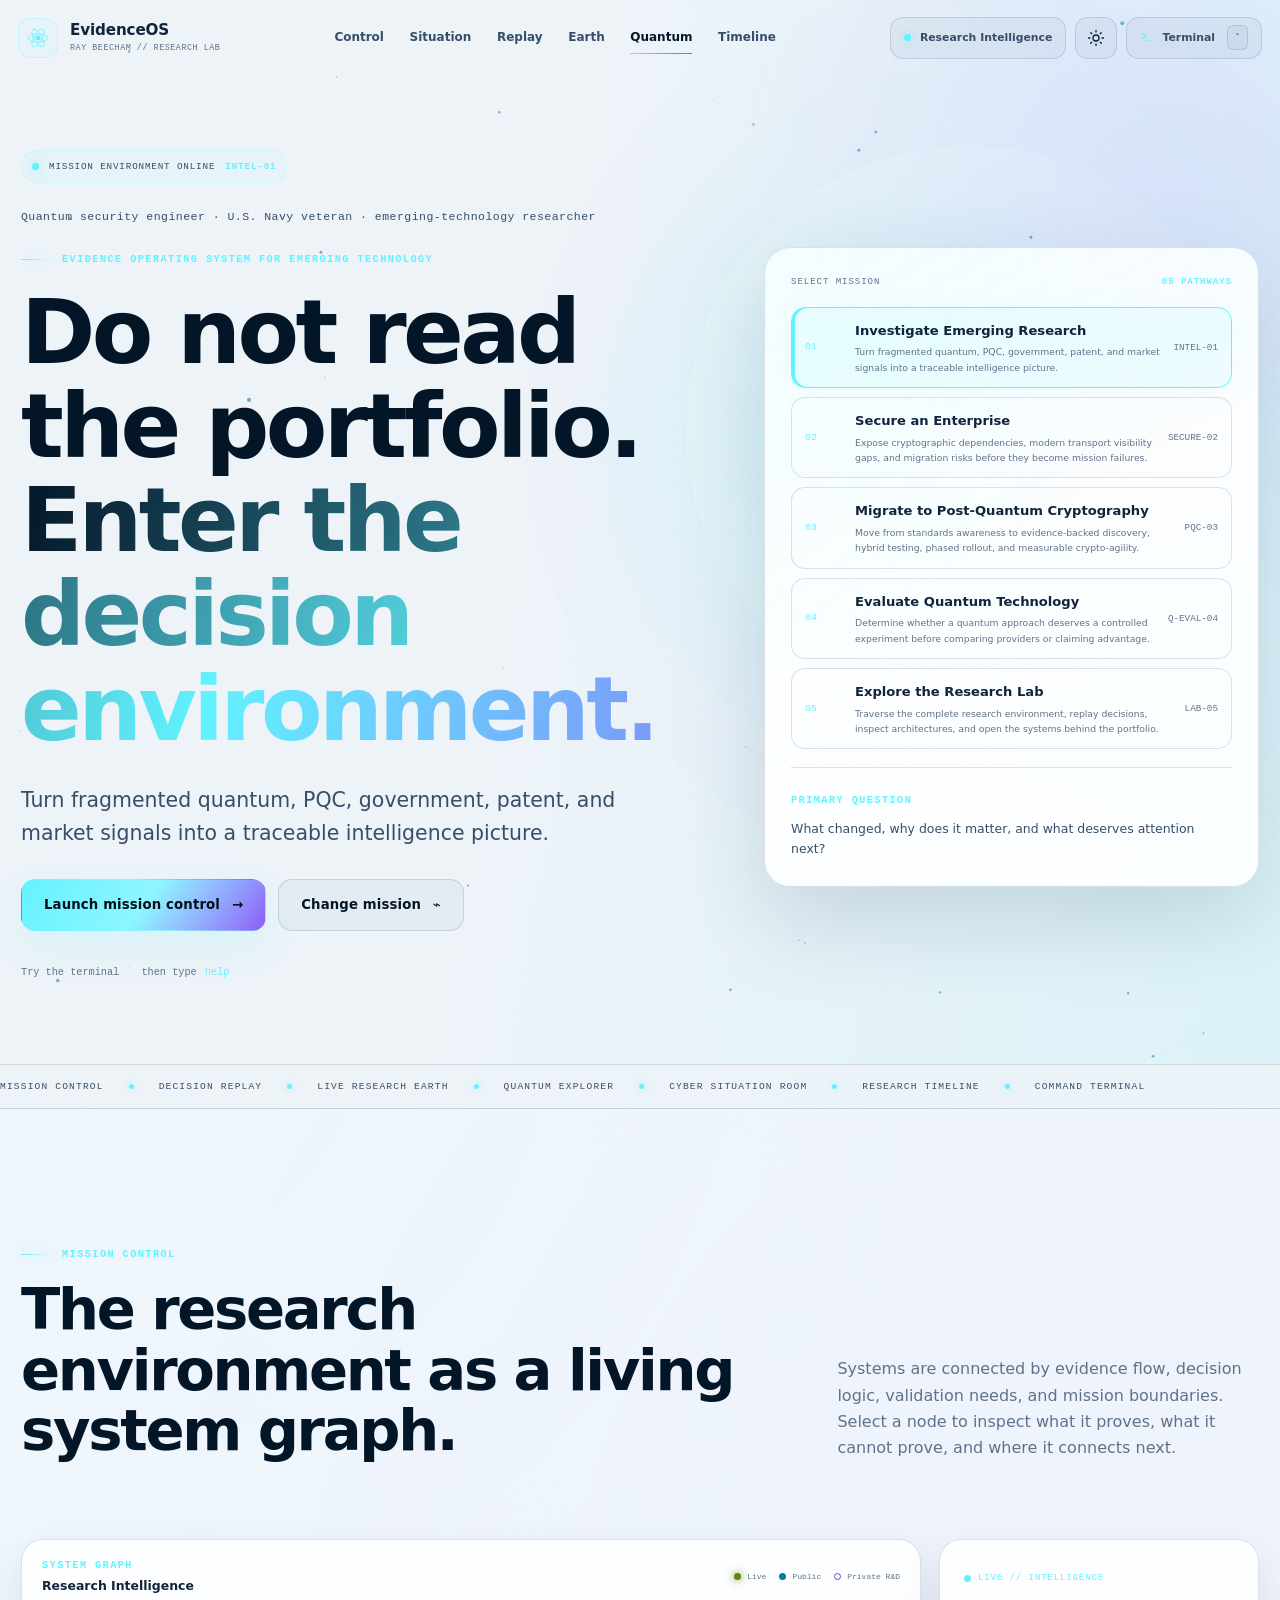
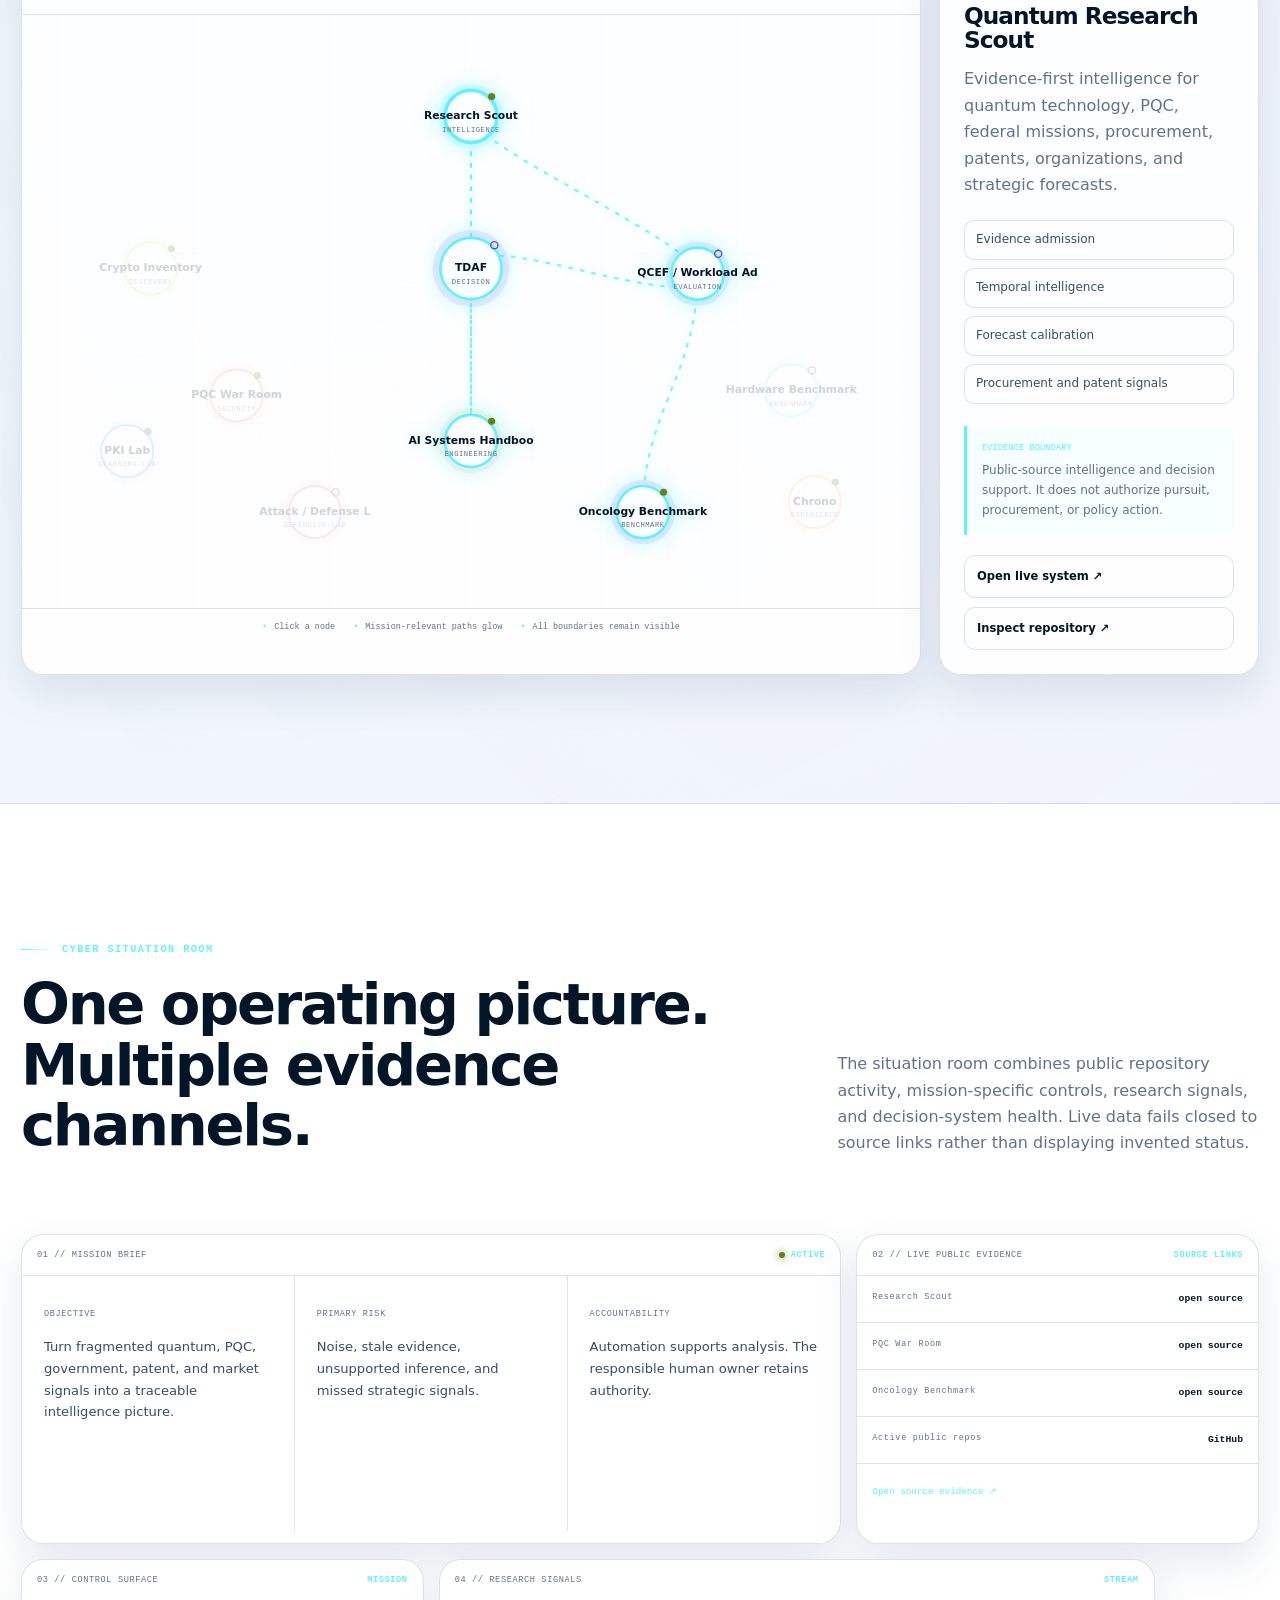
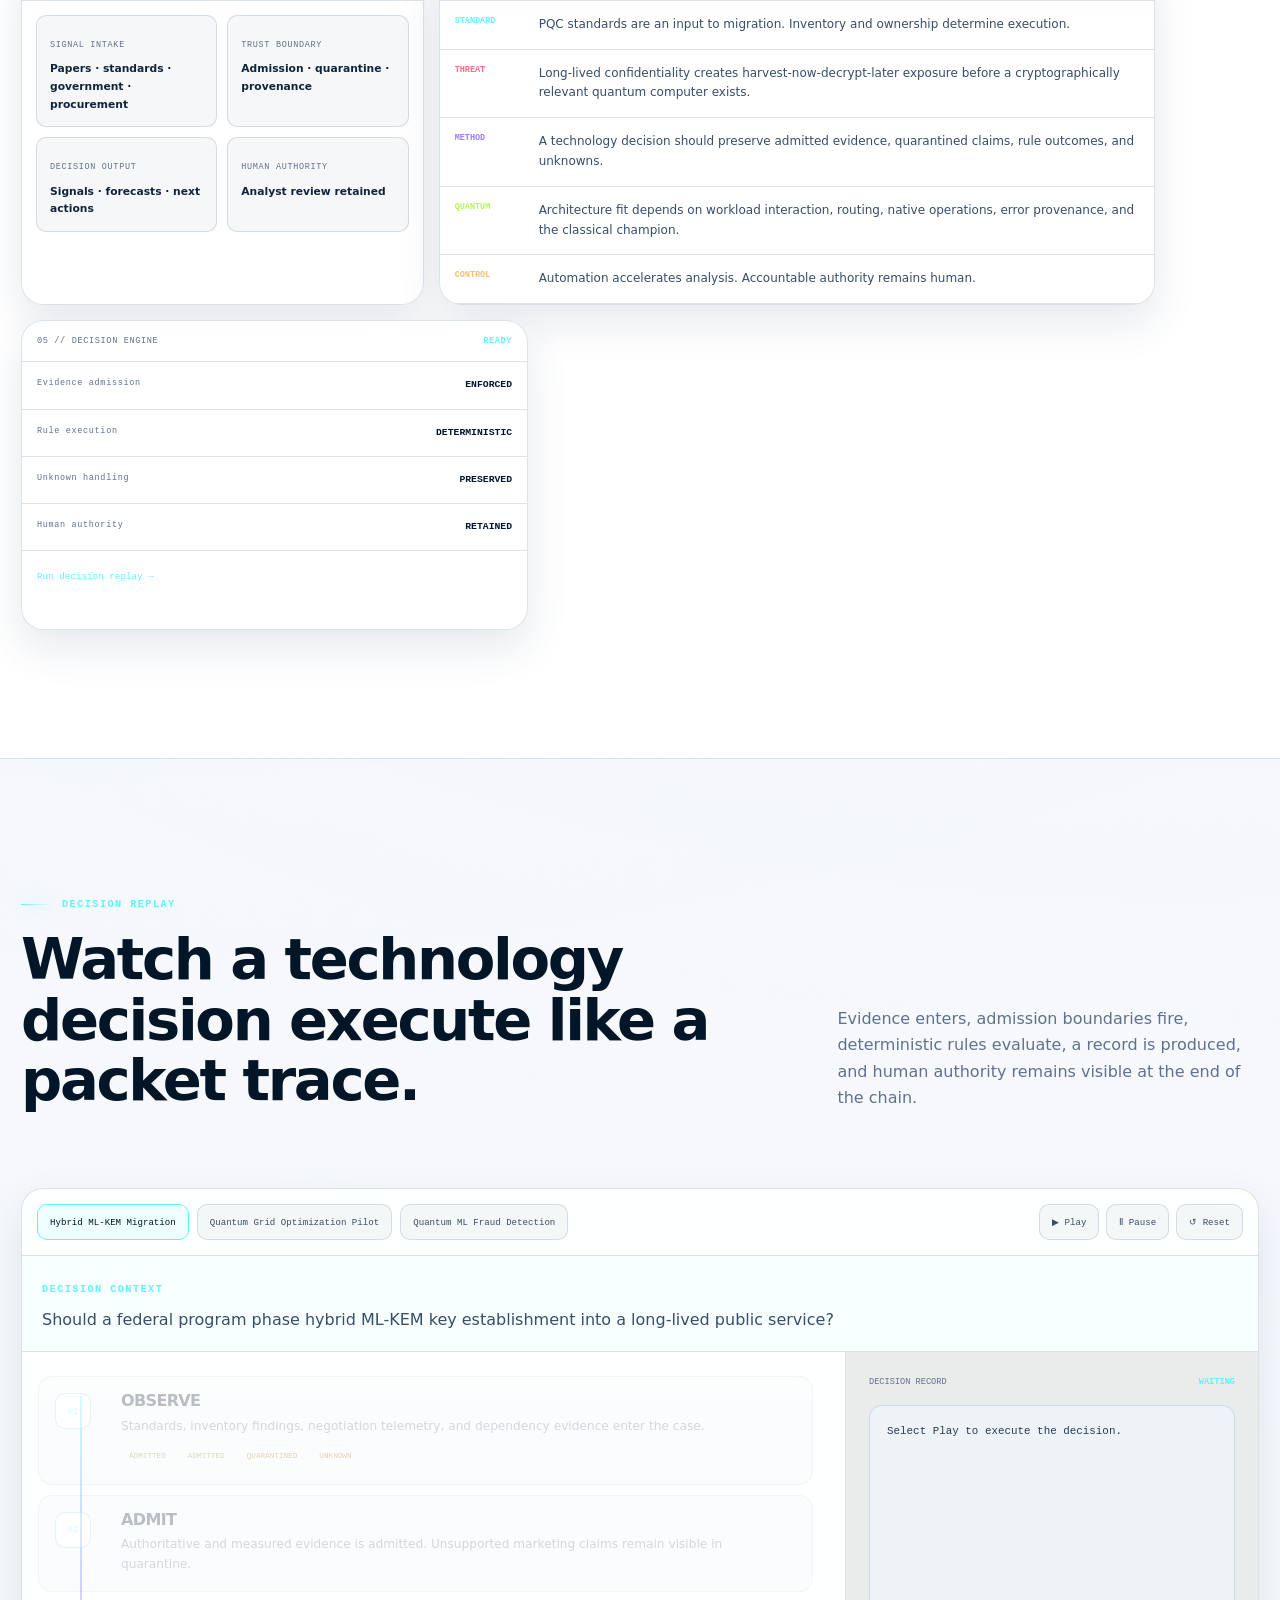
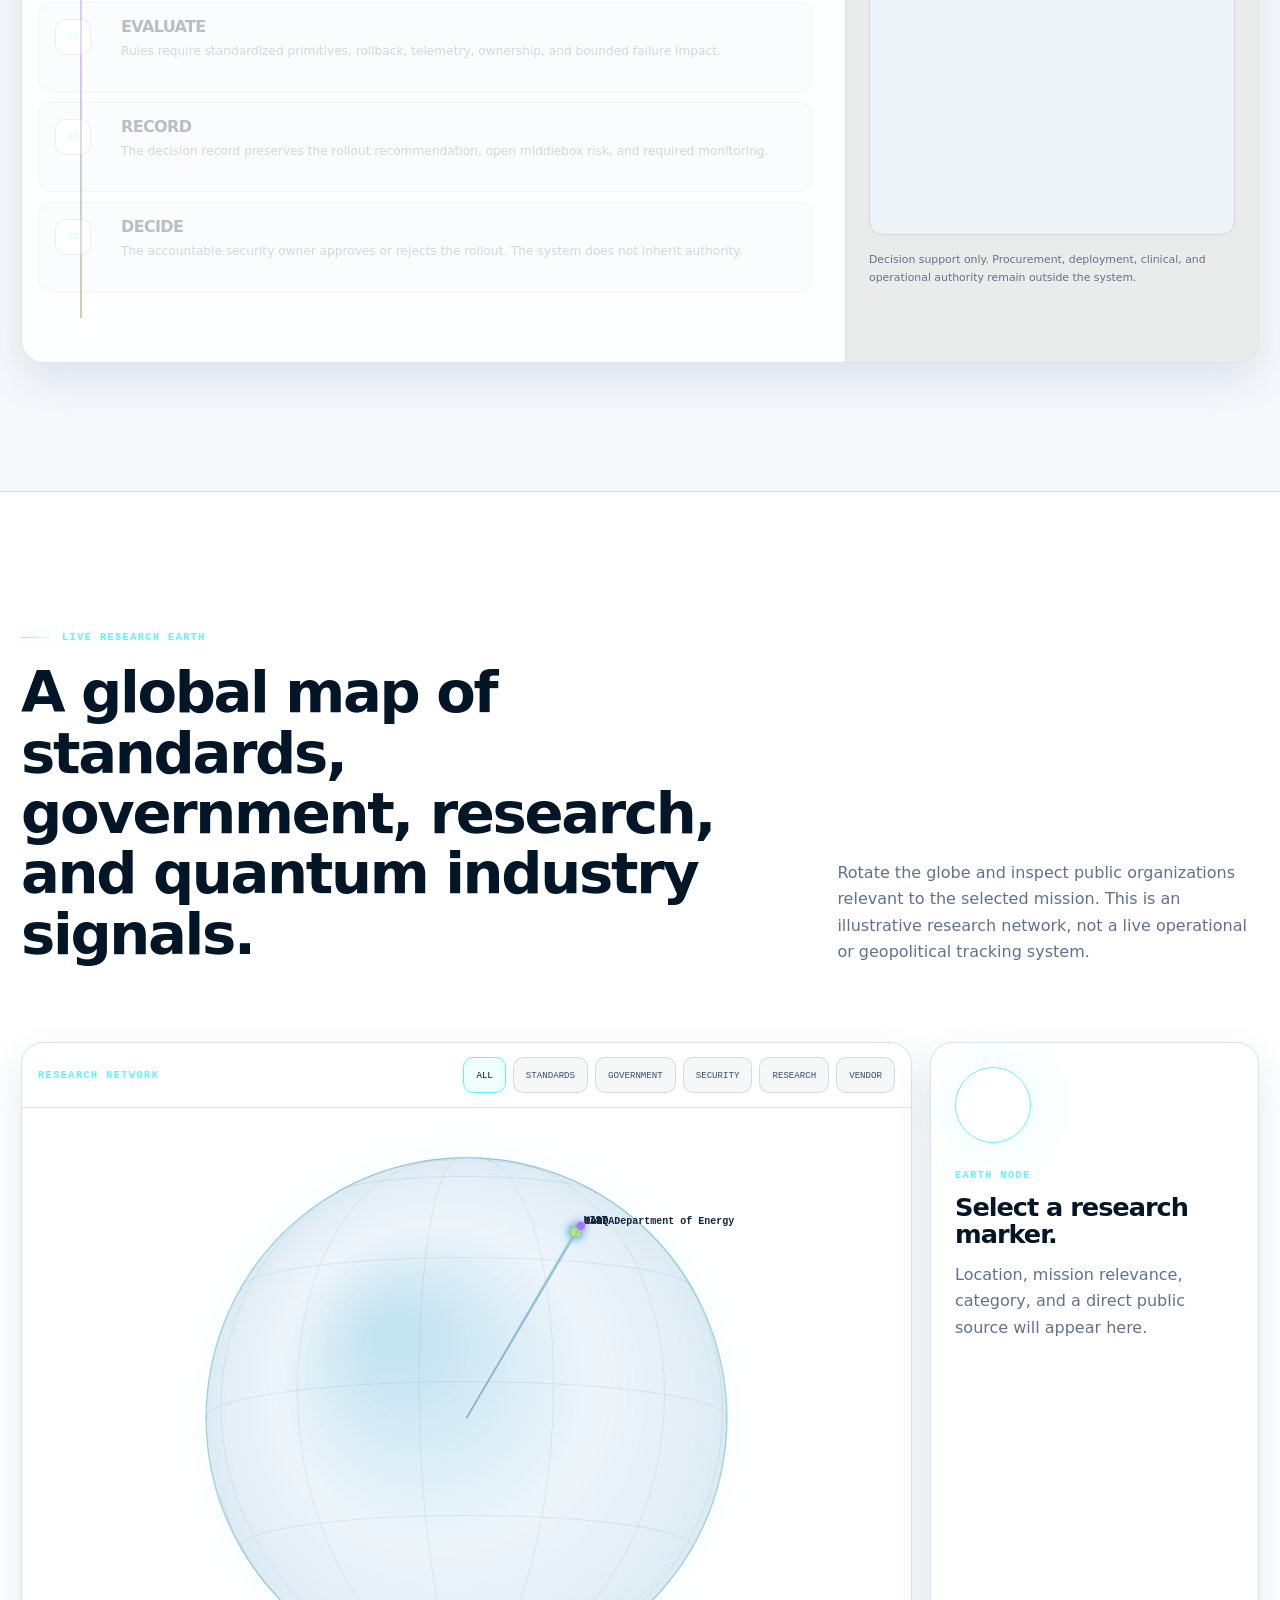
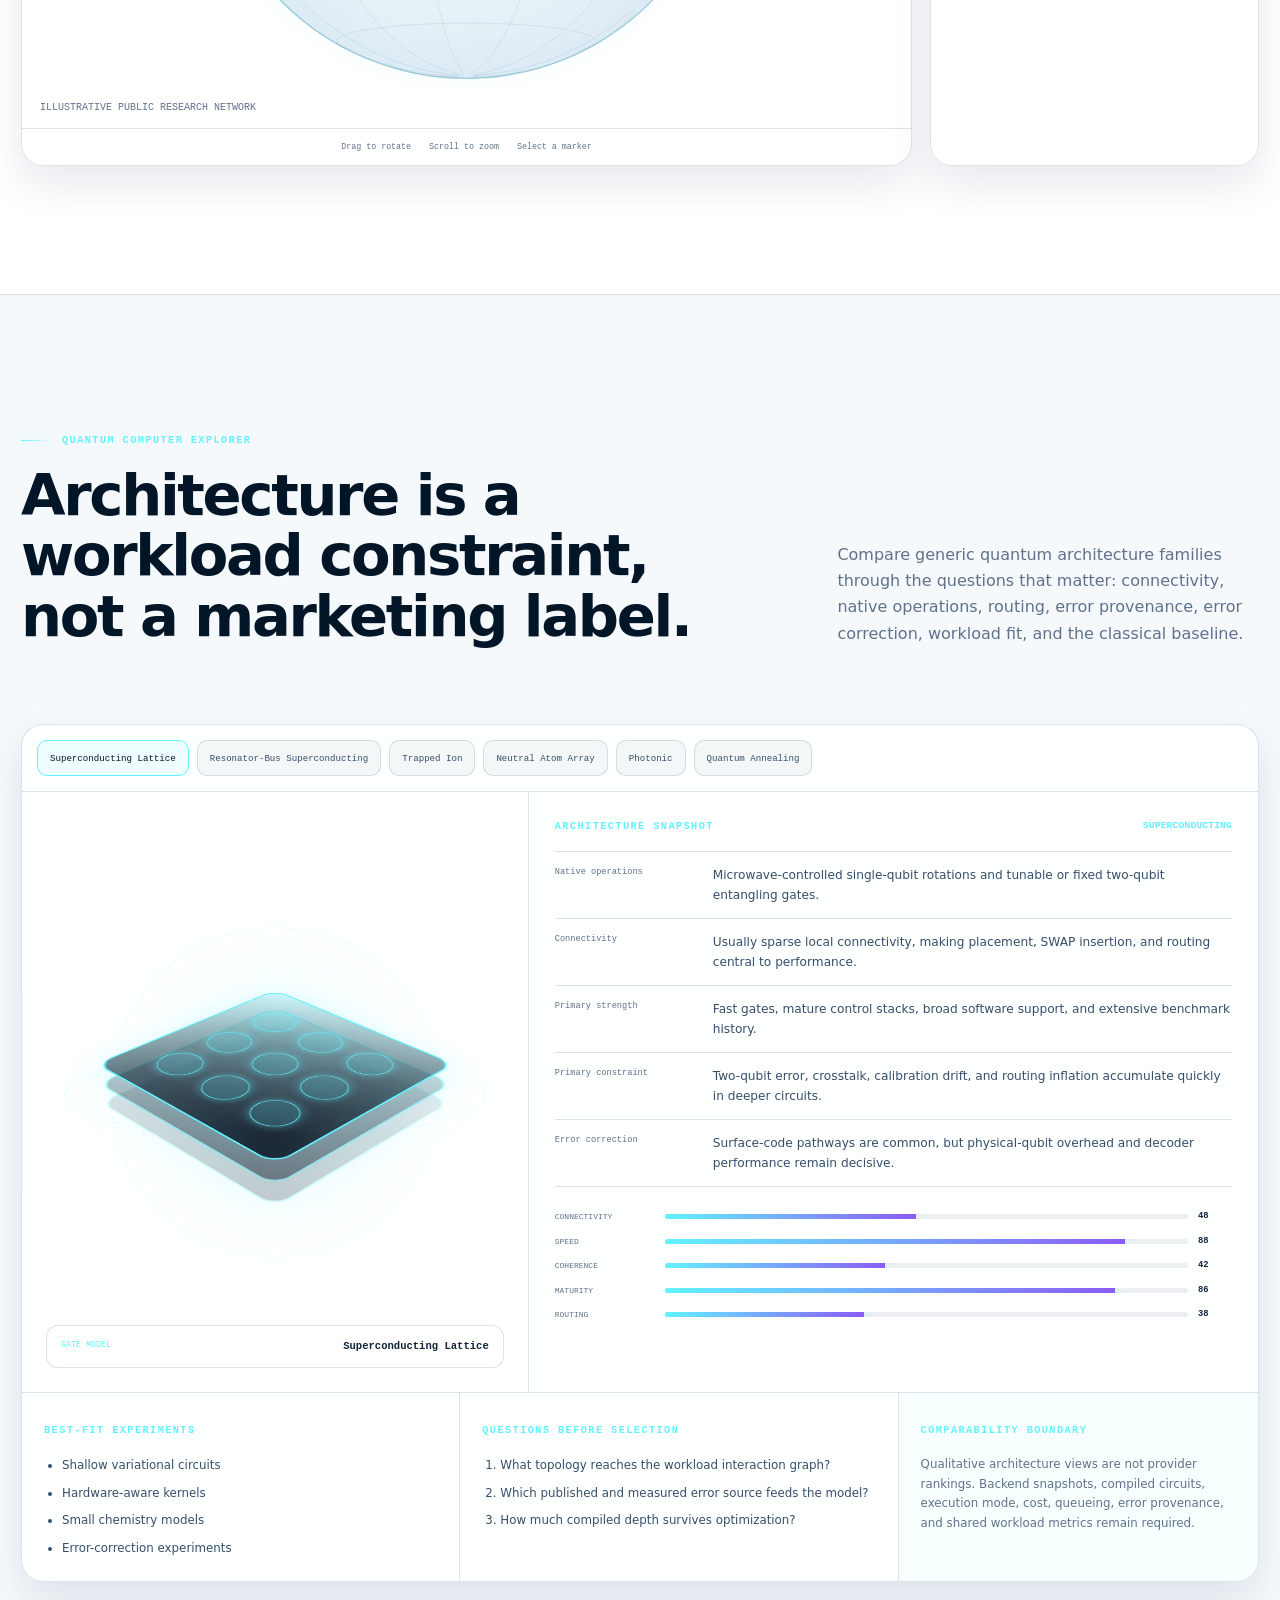
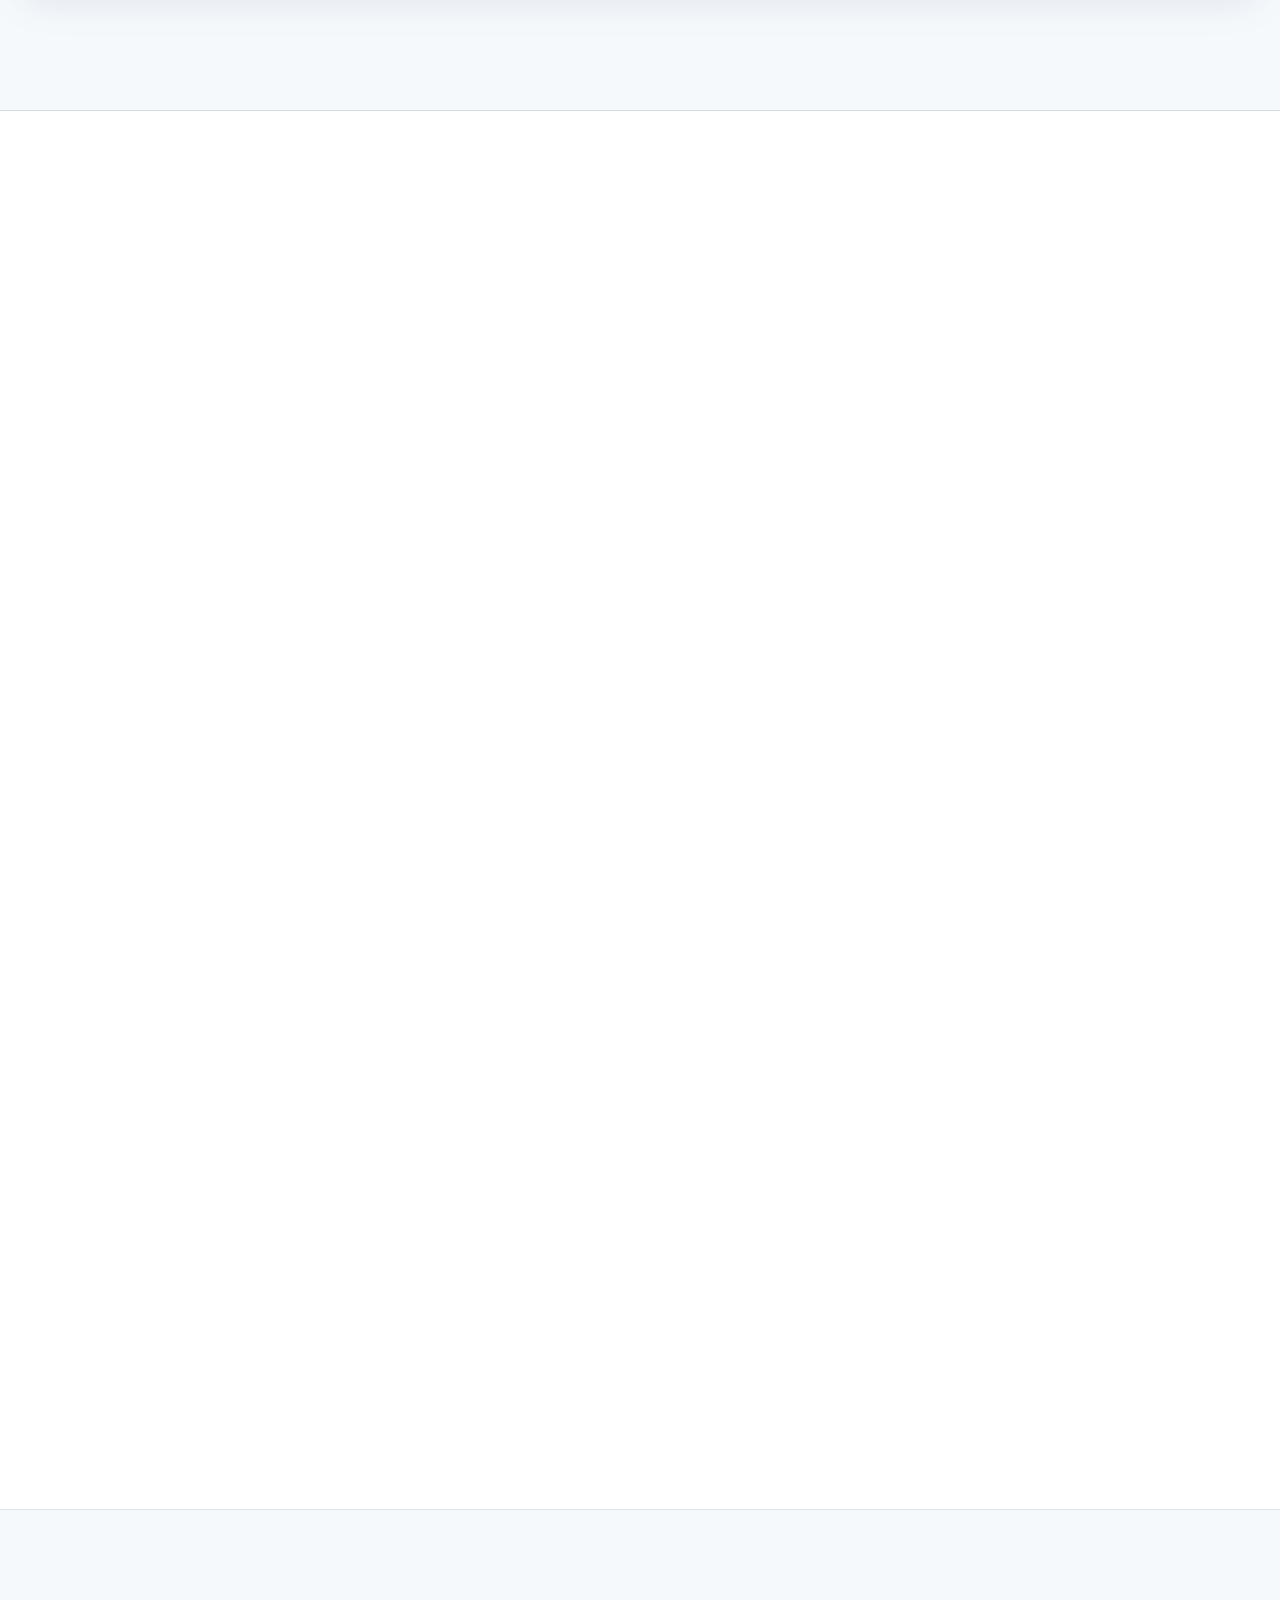
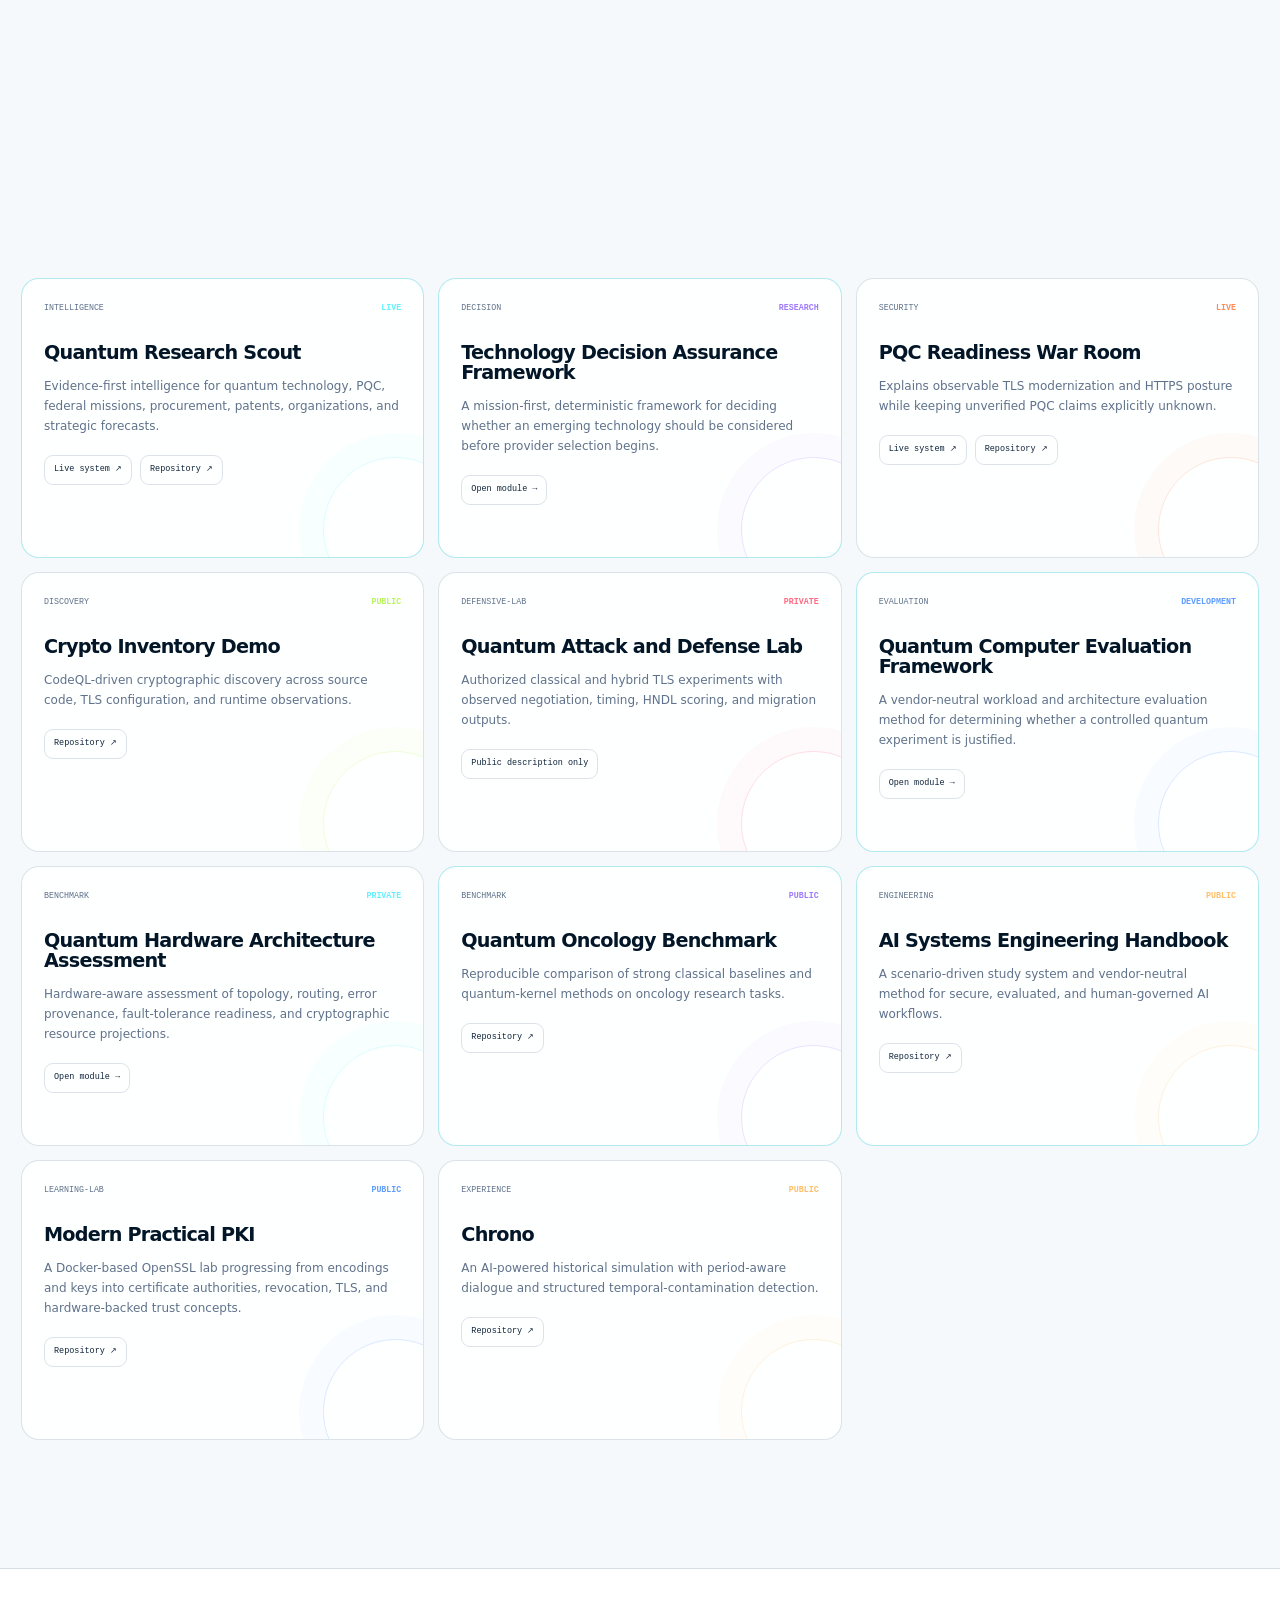
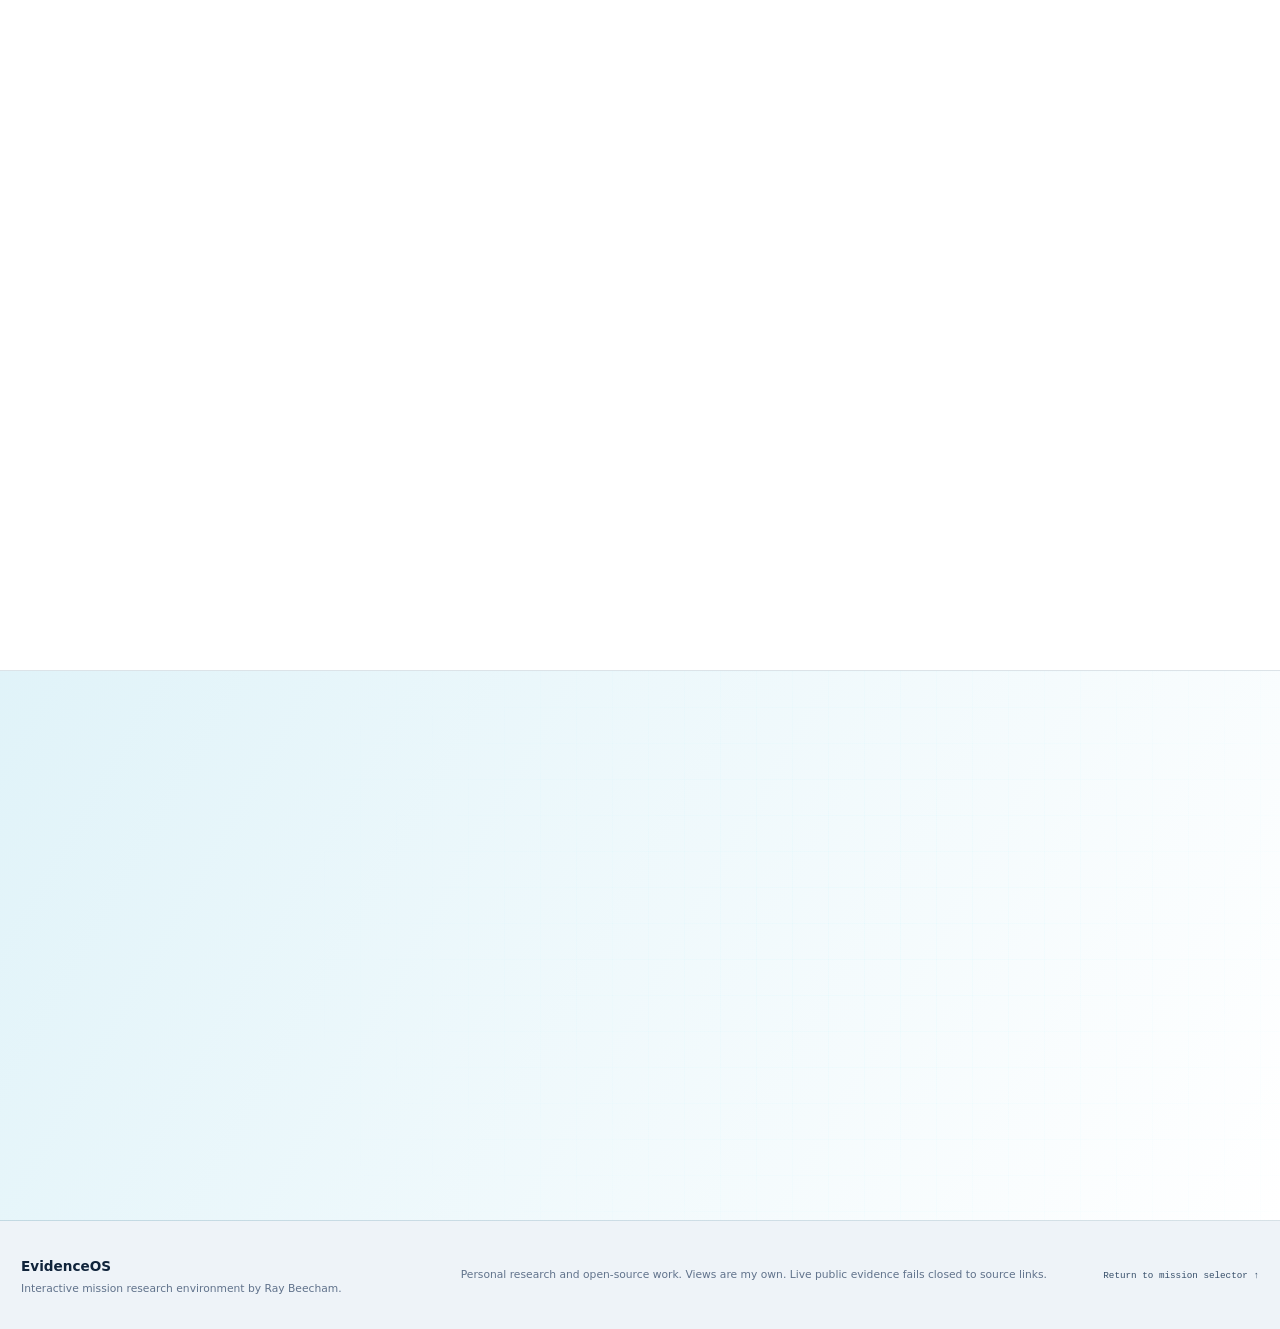
==== commit e85bcea0: "Build EvidenceOS mission control experience" ====
--- a/site/index.html
+++ b/site/index.html
@@ -1,25 +1,23 @@
 <!doctype html>
-<html lang="en" data-theme="dark">
+<html lang="en" data-theme="dark" data-mission="research">
 <head>
   <meta charset="utf-8">
   <meta name="viewport" content="width=device-width, initial-scale=1">
   <meta name="color-scheme" content="dark light">
-  <meta name="theme-color" content="#050816">
-  <meta name="description" content="Ray Beecham builds evidence-driven systems for post-quantum security, applied quantum computing, AI systems engineering, and technology decision assurance.">
+  <meta name="theme-color" content="#03050d">
+  <meta name="description" content="EvidenceOS is Ray Beecham's interactive research environment for quantum security, post-quantum migration, quantum technology evaluation, research intelligence, and accountable mission decisions.">
   <meta name="author" content="Ray Beecham">
   <meta property="og:type" content="website">
-  <meta property="og:title" content="Ray Beecham | Quantum Security and Decision Systems">
-  <meta property="og:description" content="Evidence-first research systems for quantum security, emerging technology evaluation, and accountable mission decisions.">
+  <meta property="og:title" content="EvidenceOS | Ray Beecham">
+  <meta property="og:description" content="Enter an interactive mission environment for quantum security, emerging-technology evidence, and accountable decisions.">
   <meta property="og:url" content="https://raybeecham.github.io/raybeecham/">
-  <meta property="og:image" content="https://raybeecham.github.io/raybeecham/assets/portfolio-social.svg">
+  <meta property="og:image" content="https://raybeecham.github.io/raybeecham/assets/evidence-os-social.svg">
   <meta name="twitter:card" content="summary_large_image">
   <link rel="canonical" href="https://raybeecham.github.io/raybeecham/">
   <link rel="manifest" href="site.webmanifest">
   <link rel="icon" href="assets/favicon.svg" type="image/svg+xml">
-  <link rel="stylesheet" href="assets/styles.css">
-  <link rel="stylesheet" href="assets/portfolio-components.css">
-
-  <title>Ray Beecham | Quantum Security and Decision Systems</title>
+  <link rel="stylesheet" href="assets/evidence-os.css">
+  <title>EvidenceOS | Ray Beecham</title>
   <script>
     (() => {
       const saved = localStorage.getItem("rb-theme");
@@ -29,738 +27,376 @@
   </script>
 </head>
 <body>
-  <a class="skip-link" href="#main-content">Skip to content</a>
-  <div class="scroll-progress" aria-hidden="true"><span data-scroll-progress></span></div>
-
-  <header class="site-header" data-header>
-    <div class="shell header-inner">
-      <a class="brand" href="#top" aria-label="Ray Beecham, home">
-        <span class="brand-mark" aria-hidden="true">
-          <svg viewBox="0 0 52 52" role="img">
-            <circle cx="26" cy="26" r="6"></circle>
-            <ellipse cx="26" cy="26" rx="21" ry="9"></ellipse>
-            <ellipse cx="26" cy="26" rx="21" ry="9" transform="rotate(60 26 26)"></ellipse>
-            <ellipse cx="26" cy="26" rx="21" ry="9" transform="rotate(120 26 26)"></ellipse>
-          </svg>
+  <a class="skip-link" href="#main-content">Skip to mission environment</a>
+  <div class="page-progress" aria-hidden="true"><span data-page-progress></span></div>
+
+  <section class="boot-screen" id="boot-screen" aria-label="EvidenceOS initialization" data-boot-screen>
+    <div class="boot-noise" aria-hidden="true"></div>
+    <div class="boot-shell">
+      <div class="boot-brand">
+        <span class="boot-mark" aria-hidden="true">
+          <svg viewBox="0 0 64 64"><circle cx="32" cy="32" r="6"></circle><ellipse cx="32" cy="32" rx="25" ry="10"></ellipse><ellipse cx="32" cy="32" rx="25" ry="10" transform="rotate(60 32 32)"></ellipse><ellipse cx="32" cy="32" rx="25" ry="10" transform="rotate(120 32 32)"></ellipse></svg>
         </span>
-        <span class="brand-copy">
-          <strong>Ray Beecham</strong>
-          <small>Quantum security · decision systems</small>
-        </span>
-      </a>
-
+        <div>
+          <strong>EVIDENCE<span>OS</span></strong>
+          <small>Ray Beecham // Mission Research Environment</small>
+        </div>
+      </div>
+      <div class="boot-log" aria-live="polite" data-boot-log>
+        <p><span>01</span> initializing evidence graph</p>
+        <p><span>02</span> loading mission pathways</p>
+        <p><span>03</span> preserving human authority boundary</p>
+        <p><span>04</span> opening research environment</p>
+      </div>
+      <div class="boot-progress" aria-hidden="true"><span data-boot-progress></span></div>
+      <div class="boot-footer">
+        <span data-boot-status>INITIALIZING</span>
+        <button type="button" class="text-button" data-skip-boot>Skip initialization</button>
+      </div>
+    </div>
+  </section>
+
+  <header class="os-header" data-header>
+    <a class="os-brand" href="#top" aria-label="EvidenceOS home">
+      <span class="os-brand-mark" aria-hidden="true">
+        <svg viewBox="0 0 52 52"><circle cx="26" cy="26" r="5"></circle><ellipse cx="26" cy="26" rx="20" ry="8"></ellipse><ellipse cx="26" cy="26" rx="20" ry="8" transform="rotate(60 26 26)"></ellipse><ellipse cx="26" cy="26" rx="20" ry="8" transform="rotate(120 26 26)"></ellipse></svg>
+      </span>
+      <span class="os-brand-copy"><strong>EvidenceOS</strong><small>Ray Beecham // Research Lab</small></span>
+    </a>
+
+    <nav class="os-nav" id="site-nav" aria-label="Mission modules" data-nav>
+      <a href="#mission-control">Control</a>
+      <a href="#situation-room">Situation</a>
+      <a href="#decision-replay">Replay</a>
+      <a href="#research-earth">Earth</a>
+      <a href="#quantum-explorer">Quantum</a>
+      <a href="#timeline">Timeline</a>
+    </nav>
+
+    <div class="os-header-actions">
+      <button class="mission-chip" type="button" aria-controls="mission-drawer" aria-expanded="false" data-open-missions>
+        <span class="mission-chip-dot" aria-hidden="true"></span>
+        <span data-current-mission>Research Intelligence</span>
+      </button>
+      <button class="icon-button" type="button" aria-label="Switch color theme" data-theme-toggle>
+        <svg class="theme-sun" viewBox="0 0 24 24" aria-hidden="true"><circle cx="12" cy="12" r="4"></circle><path d="M12 2v2M12 20v2M4.9 4.9l1.5 1.5M17.6 17.6l1.5 1.5M2 12h2M20 12h2M4.9 19.1l1.5-1.5M17.6 6.4l1.5-1.5"></path></svg>
+        <svg class="theme-moon" viewBox="0 0 24 24" aria-hidden="true"><path d="M21 12.8A9 9 0 1 1 11.2 3 7 7 0 0 0 21 12.8Z"></path></svg>
+      </button>
+      <button class="terminal-button" type="button" aria-controls="terminal" aria-expanded="false" data-open-terminal>
+        <span aria-hidden="true">&gt;_</span><span>Terminal</span><kbd>`</kbd>
+      </button>
       <button class="nav-toggle" type="button" aria-expanded="false" aria-controls="site-nav" data-nav-toggle>
-        <span class="sr-only">Toggle navigation</span>
-        <span></span><span></span><span></span>
+        <span class="sr-only">Toggle navigation</span><span></span><span></span><span></span>
       </button>
-
-      <nav class="site-nav" id="site-nav" aria-label="Primary navigation" data-nav>
-        <a href="#research">Research</a>
-        <a href="#projects">Systems</a>
-        <a href="#architecture">Method</a>
-        <a href="#tdaf-demo">Try TDAF</a>
-        <a href="#outputs">Outputs</a>
-        <a href="#about">About</a>
-      </nav>
-
-      <div class="header-actions">
-        <button class="theme-toggle" type="button" aria-label="Switch color theme" title="Switch color theme" data-theme-toggle>
-          <svg class="theme-icon theme-icon-sun" viewBox="0 0 24 24" aria-hidden="true">
-            <circle cx="12" cy="12" r="4"></circle>
-            <path d="M12 2v2M12 20v2M4.93 4.93l1.42 1.42M17.66 17.66l1.41 1.41M2 12h2M20 12h2M4.93 19.07l1.42-1.41M17.66 6.34l1.41-1.41"></path>
-          </svg>
-          <svg class="theme-icon theme-icon-moon" viewBox="0 0 24 24" aria-hidden="true">
-            <path d="M21 12.79A9 9 0 1 1 11.21 3 7 7 0 0 0 21 12.79Z"></path>
-          </svg>
-        </button>
-        <a class="button button-compact button-ghost" href="https://github.com/raybeecham" rel="me">
-          <span>GitHub</span><span aria-hidden="true">↗</span>
-        </a>
-      </div>
     </div>
   </header>
 
+  <aside class="mission-drawer" id="mission-drawer" aria-label="Select mission" hidden data-mission-drawer>
+    <div class="drawer-head">
+      <div><span class="micro-label">MISSION ROUTER</span><h2>Select an operating context</h2></div>
+      <button class="icon-button" type="button" aria-label="Close mission selector" data-close-missions>×</button>
+    </div>
+    <div class="drawer-missions" data-drawer-missions></div>
+    <p class="drawer-note">Mission selection changes the system graph, brief, situation room, research earth, and recommended evidence path. It does not hide the underlying projects.</p>
+  </aside>
+  <div class="drawer-backdrop" hidden data-drawer-backdrop></div>
+
   <main id="main-content">
-    <section class="hero" id="top">
-      <canvas class="quantum-field" data-quantum-field aria-hidden="true"></canvas>
-      <div class="hero-noise" aria-hidden="true"></div>
-      <div class="hero-beam hero-beam-one" aria-hidden="true"></div>
-      <div class="hero-beam hero-beam-two" aria-hidden="true"></div>
-
-      <div class="shell hero-layout">
+    <section class="mission-hero" id="top">
+      <canvas class="hero-field" data-hero-field aria-hidden="true"></canvas>
+      <div class="hero-grid-overlay" aria-hidden="true"></div>
+      <div class="hero-orbit hero-orbit-one" aria-hidden="true"></div>
+      <div class="hero-orbit hero-orbit-two" aria-hidden="true"></div>
+
+      <div class="shell hero-shell">
         <div class="hero-copy" data-reveal>
-          <div class="system-status">
-            <span class="status-pulse" aria-hidden="true"></span>
-            <span>Portfolio // active research</span>
-            <span class="status-code">RB.2026</span>
-          </div>
-
+          <div class="hero-status"><i></i><span>MISSION ENVIRONMENT ONLINE</span><strong data-mission-code>INTEL-01</strong></div>
           <p class="identity-line">Quantum security engineer · U.S. Navy veteran · emerging-technology researcher</p>
-
-          <p class="eyebrow">Quantum security · applied quantum systems · technology decision assurance</p>
-          <h1>
-            Engineering the <span class="gradient-text">evidence layer</span> between emerging technology and mission decisions.
-          </h1>
-          <p class="hero-lead">
-            I build working systems for post-quantum migration, cryptographic discovery, quantum workload evaluation,
-            strategic research intelligence, and auditable technology decisions.
-          </p>
-          <p class="hero-support">
-            Evidence stays attached. Assumptions stay visible. Unknowns remain unknown. Human owners remain accountable.
-          </p>
-
+          <p class="eyebrow">Evidence operating system for emerging technology</p>
+          <h1>Do not read the portfolio. <span>Enter the decision environment.</span></h1>
+          <p class="hero-lead" data-mission-objective>Turn fragmented quantum, PQC, government, patent, and market signals into a traceable intelligence picture.</p>
           <div class="hero-actions">
-            <a class="button button-primary" href="#projects">
-              <span>Enter the research systems</span>
-              <span aria-hidden="true">→</span>
-            </a>
-            <a class="button button-secondary" href="https://raybeecham.github.io/quantum-research-scout/">
-              <span>Open Quantum Research Scout</span>
-              <span aria-hidden="true">↗</span>
-            </a>
-          </div>
-
-          <div class="hero-metrics" aria-label="Portfolio overview">
-            <div class="metric">
-              <strong data-counter="4">4</strong>
-              <span>research programs</span>
-            </div>
-            <div class="metric">
-              <strong data-counter="7">7</strong>
-              <span>featured public projects</span>
-            </div>
-            <div class="metric">
-              <strong data-counter="2">2</strong>
-              <span>live public systems</span>
-            </div>
-          </div>
-
-          <div class="ev-strip" id="evStrip" role="status" aria-label="Live repository evidence">
-            <span class="ev-label" title="Repository activity is fetched from GitHub in the visitor browser and fails closed to source links."><span class="ev-pulse" aria-hidden="true"></span>Live public evidence</span>
-            <span class="ev-item">
-              <span class="ev-value" id="evScout">checking</span>
-              <span class="ev-key">Quantum Research Scout, last push</span>
-            </span>
-            <span class="ev-item">
-              <span class="ev-value" id="evWarRoom">checking</span>
-              <span class="ev-key">PQC Readiness War Room, last push</span>
-            </span>
-            <span class="ev-item">
-              <span class="ev-value" id="evRepos">checking</span>
-              <span class="ev-key">Active public repositories (180d)</span>
-            </span>
-            <span class="ev-note" id="evNote">source: api.github.com</span>
-          </div>
-        </div>
-
-        <div class="hero-visual" data-reveal aria-label="Research system constellation">
-          <div class="constellation-shell" data-tilt>
-            <div class="constellation-glow" aria-hidden="true"></div>
-            <svg class="constellation-lines" viewBox="0 0 640 640" aria-hidden="true">
-              <defs>
-                <linearGradient id="orbitStroke" x1="0" y1="0" x2="1" y2="1">
-                  <stop offset="0" stop-color="#62f2ff" stop-opacity=".9"></stop>
-                  <stop offset=".5" stop-color="#8b5cf6" stop-opacity=".55"></stop>
-                  <stop offset="1" stop-color="#b8f45d" stop-opacity=".75"></stop>
-                </linearGradient>
-                <radialGradient id="coreFill">
-                  <stop offset="0" stop-color="#ffffff"></stop>
-                  <stop offset=".22" stop-color="#75f6ff"></stop>
-                  <stop offset=".65" stop-color="#6f4cff"></stop>
-                  <stop offset="1" stop-color="#11152f"></stop>
-                </radialGradient>
-                <filter id="softGlow" x="-60%" y="-60%" width="220%" height="220%">
-                  <feGaussianBlur stdDeviation="10" result="blur"></feGaussianBlur>
-                  <feMerge><feMergeNode in="blur"></feMergeNode><feMergeNode in="SourceGraphic"></feMergeNode></feMerge>
-                </filter>
-              </defs>
-              <circle class="orbit orbit-a" cx="320" cy="320" r="220"></circle>
-              <circle class="orbit orbit-b" cx="320" cy="320" r="164"></circle>
-              <circle class="orbit orbit-c" cx="320" cy="320" r="108"></circle>
-              <path class="signal-path" d="M117 258 C200 160, 431 153, 520 266"></path>
-              <path class="signal-path signal-path-alt" d="M116 382 C221 487, 430 492, 529 364"></path>
-              <line class="signal-line" x1="320" y1="320" x2="151" y2="199"></line>
-              <line class="signal-line" x1="320" y1="320" x2="507" y2="192"></line>
-              <line class="signal-line" x1="320" y1="320" x2="510" y2="448"></line>
-              <line class="signal-line" x1="320" y1="320" x2="143" y2="452"></line>
-              <circle class="core-halo" cx="320" cy="320" r="72"></circle>
-              <circle class="core-sphere" cx="320" cy="320" r="46" fill="url(#coreFill)" filter="url(#softGlow)"></circle>
-              <circle class="core-point" cx="320" cy="320" r="8"></circle>
-              <circle class="travel-node travel-node-one" cx="100" cy="320" r="5"></circle>
-              <circle class="travel-node travel-node-two" cx="320" cy="156" r="5"></circle>
-              <circle class="travel-node travel-node-three" cx="428" cy="454" r="5"></circle>
+            <a class="button button-primary" href="#mission-control"><span>Launch mission control</span><span aria-hidden="true">→</span></a>
+            <button class="button button-secondary" type="button" data-open-missions><span>Change mission</span><span aria-hidden="true">⌁</span></button>
+          </div>
+          <div class="hero-command-hint"><span>Try the terminal</span><code>`</code><span>then type</span><code>help</code></div>
+        </div>
+
+        <div class="mission-selector-panel" data-reveal>
+          <div class="panel-kicker"><span>SELECT MISSION</span><strong>05 PATHWAYS</strong></div>
+          <div class="mission-options" data-mission-options></div>
+          <div class="mission-brief-mini">
+            <span class="micro-label">PRIMARY QUESTION</span>
+            <p data-mission-question>What changed, why does it matter, and what deserves attention next?</p>
+          </div>
+        </div>
+      </div>
+
+      <div class="hero-system-rail" aria-label="EvidenceOS modules">
+        <span>MISSION CONTROL</span><i></i><span>DECISION REPLAY</span><i></i><span>LIVE RESEARCH EARTH</span><i></i><span>QUANTUM EXPLORER</span><i></i><span>CYBER SITUATION ROOM</span><i></i><span>RESEARCH TIMELINE</span><i></i><span>COMMAND TERMINAL</span>
+      </div>
+    </section>
+
+    <section class="module-section mission-control-section" id="mission-control">
+      <div class="shell">
+        <div class="section-heading" data-reveal>
+          <div><p class="eyebrow">Mission control</p><h2>The research environment as a living system graph.</h2></div>
+          <p>Systems are connected by evidence flow, decision logic, validation needs, and mission boundaries. Select a node to inspect what it proves, what it cannot prove, and where it connects next.</p>
+        </div>
+
+        <div class="mission-control-layout">
+          <div class="graph-panel" data-reveal>
+            <div class="panel-toolbar">
+              <div><span class="micro-label">SYSTEM GRAPH</span><strong data-graph-mission>Research Intelligence</strong></div>
+              <div class="graph-legend"><span><i class="legend-live"></i>Live</span><span><i class="legend-public"></i>Public</span><span><i class="legend-private"></i>Private R&amp;D</span></div>
+            </div>
+            <svg class="system-graph" viewBox="0 0 1000 660" role="img" aria-labelledby="graph-title graph-desc" data-system-graph>
+              <title id="graph-title">EvidenceOS research system graph</title>
+              <desc id="graph-desc">An interactive graph connecting research intelligence, cryptographic discovery, post-quantum readiness, quantum evaluation, benchmarks, laboratories, and decision assurance.</desc>
+              <g data-graph-edges></g>
+              <g data-graph-nodes></g>
             </svg>
-
-            <div class="core-label">
-              <span>Decision core</span>
-              <strong>Evidence</strong>
-              <small>traceable · bounded · reproducible</small>
-            </div>
-
-            <div class="constellation-node node-one">
-              <span>01</span><strong>PQC</strong><small>Crypto-agility</small>
-            </div>
-            <div class="constellation-node node-two">
-              <span>02</span><strong>Quantum</strong><small>Workload evaluation</small>
-            </div>
-            <div class="constellation-node node-three">
-              <span>03</span><strong>TDAF</strong><small>Decision assurance</small>
-            </div>
-            <div class="constellation-node node-four">
-              <span>04</span><strong>AI Systems</strong><small>Governed workflows</small>
-            </div>
-
-            <div class="telemetry-card telemetry-top">
-              <span>Evidence admission</span>
-              <strong>ENFORCED</strong>
-            </div>
-            <div class="telemetry-card telemetry-bottom">
-              <span>Human authority</span>
-              <strong>RETAINED</strong>
-            </div>
-          </div>
-
-          <div class="hero-readout">
-            <div><span>01</span><strong>Observe</strong><small>source-attached evidence</small></div>
-            <div><span>02</span><strong>Evaluate</strong><small>rules, baselines, tests</small></div>
-            <div><span>03</span><strong>Record</strong><small>limits and provenance</small></div>
-            <div><span>04</span><strong>Decide</strong><small>accountable human owner</small></div>
-          </div>
-        </div>
-      </div>
-
-      <div class="signal-rail" aria-label="Core disciplines">
-        <div class="signal-track">
-          <span>POST-QUANTUM CRYPTOGRAPHY</span><i></i>
-          <span>CRYPTOGRAPHIC DISCOVERY</span><i></i>
-          <span>QUANTUM BENCHMARKING</span><i></i>
-          <span>MISSION ENGINEERING</span><i></i>
-          <span>AI SYSTEMS ENGINEERING</span><i></i>
-          <span>TECHNOLOGY DECISION ASSURANCE</span><i></i>
-          <span aria-hidden="true">POST-QUANTUM CRYPTOGRAPHY</span><i aria-hidden="true"></i>
-          <span aria-hidden="true">CRYPTOGRAPHIC DISCOVERY</span><i aria-hidden="true"></i>
-          <span aria-hidden="true">QUANTUM BENCHMARKING</span><i aria-hidden="true"></i>
-          <span aria-hidden="true">MISSION ENGINEERING</span><i aria-hidden="true"></i>
-        </div>
-      </div>
-    </section>
-
-    <section class="section section-research" id="research">
-      <div class="shell">
-        <div class="section-heading" data-reveal>
-          <div>
-            <p class="eyebrow">Research architecture</p>
-            <h2>Four programs. One operating philosophy.</h2>
-          </div>
-          <p>
-            The portfolio connects intelligence collection, cryptographic modernization, quantum experimentation,
-            and deterministic decision support into a single evidence-first research practice.
-          </p>
-        </div>
-
-        <div class="program-grid">
-          <article class="program-card accent-cyan" data-reveal data-tilt>
-            <div class="program-visual" aria-hidden="true">
-              <svg viewBox="0 0 260 120">
-                <path d="M18 88 C58 18, 118 18, 145 65 S221 112, 245 36"></path>
-                <circle cx="18" cy="88" r="5"></circle><circle cx="145" cy="65" r="5"></circle><circle cx="245" cy="36" r="5"></circle>
-              </svg>
-            </div>
-            <div class="program-topline"><span>PROGRAM 01</span><strong>ACTIVE</strong></div>
-            <h3>Technology Decision Assurance</h3>
-            <p>Mission-first, provider-neutral reasoning that determines whether an emerging technology should be considered before implementation selection begins.</p>
-            <ul>
-              <li>Admitted evidence and explicit assumptions</li>
-              <li>Deterministic rules and governed rulebooks</li>
-              <li>Auditable decision results and records</li>
-              <li>Human organizational disposition</li>
-            </ul>
-            <div class="program-footer"><span>MISSION → EVIDENCE → RULES → RECORD</span></div>
+            <div class="graph-instruction"><span>Click a node</span><span>Mission-relevant paths glow</span><span>All boundaries remain visible</span></div>
+          </div>
+
+          <aside class="system-inspector" data-system-inspector data-reveal>
+            <div class="inspector-empty">
+              <span class="inspector-glyph" aria-hidden="true">⌬</span>
+              <p class="micro-label">SYSTEM INSPECTOR</p>
+              <h3>Select a node in mission control.</h3>
+              <p>The inspector will show its role, capabilities, public links, evidence boundary, and relationship to the selected mission.</p>
+            </div>
+          </aside>
+        </div>
+      </div>
+    </section>
+
+    <section class="module-section situation-section" id="situation-room">
+      <div class="shell">
+        <div class="section-heading" data-reveal>
+          <div><p class="eyebrow">Cyber situation room</p><h2>One operating picture. Multiple evidence channels.</h2></div>
+          <p>The situation room combines public repository activity, mission-specific controls, research signals, and decision-system health. Live data fails closed to source links rather than displaying invented status.</p>
+        </div>
+
+        <div class="situation-grid" data-reveal>
+          <article class="monitor monitor-wide">
+            <header><span>01 // MISSION BRIEF</span><strong class="monitor-live"><i></i> ACTIVE</strong></header>
+            <div class="mission-brief-board">
+              <div><span>OBJECTIVE</span><p data-situation-objective>Turn fragmented signals into a traceable intelligence picture.</p></div>
+              <div><span>PRIMARY RISK</span><p data-situation-risk>Noise, stale evidence, unsupported inference, and missed strategic signals.</p></div>
+              <div><span>ACCOUNTABILITY</span><p>Automation supports analysis. The responsible human owner retains authority.</p></div>
+            </div>
           </article>
 
-          <article class="program-card accent-lime" data-reveal data-tilt>
-            <div class="program-visual crypto-visual" aria-hidden="true">
-              <svg viewBox="0 0 260 120">
-                <rect x="20" y="27" width="220" height="67" rx="12"></rect>
-                <path d="M42 58h34M42 74h58M129 60l13 13 29-32"></path>
-                <circle cx="202" cy="60" r="18"></circle>
-              </svg>
-            </div>
-            <div class="program-topline"><span>PROGRAM 02</span><strong>ACTIVE</strong></div>
-            <h3>PQC and Crypto-Agility Engineering</h3>
-            <p>Practical discovery and migration systems for long-lived cryptographic risk, modern transport visibility, and hybrid post-quantum transition paths.</p>
-            <ul>
-              <li>Cryptographic inventory and CBOM reporting</li>
-              <li>TLS 1.3, HTTP/3, QUIC, and visibility</li>
-              <li>Hybrid ML-KEM handshake experimentation</li>
-              <li>HNDL exposure and phased migration</li>
-            </ul>
-            <div class="program-footer"><span>DISCOVER → VERIFY → PRIORITIZE → MIGRATE</span></div>
+          <article class="monitor">
+            <header><span>02 // LIVE PUBLIC EVIDENCE</span><strong data-live-state>CHECKING</strong></header>
+            <div class="repo-pulse" data-repo-pulse>
+              <div><span>Research Scout</span><strong data-repo="raybeecham/quantum-research-scout">checking</strong></div>
+              <div><span>PQC War Room</span><strong data-repo="raybeecham/pqc-readiness-war-room">checking</strong></div>
+              <div><span>Oncology Benchmark</span><strong data-repo="raybeecham/quantum-oncology-benchmark">checking</strong></div>
+              <div><span>Active public repos</span><strong data-active-repos>checking</strong></div>
+            </div>
+            <footer><a href="https://github.com/raybeecham?tab=repositories">Open source evidence ↗</a></footer>
           </article>
 
-          <article class="program-card accent-violet" data-reveal data-tilt>
-            <div class="program-visual quantum-visual" aria-hidden="true">
-              <svg viewBox="0 0 260 120">
-                <circle cx="130" cy="60" r="10"></circle>
-                <ellipse cx="130" cy="60" rx="74" ry="24"></ellipse>
-                <ellipse cx="130" cy="60" rx="74" ry="24" transform="rotate(60 130 60)"></ellipse>
-                <ellipse cx="130" cy="60" rx="74" ry="24" transform="rotate(120 130 60)"></ellipse>
-              </svg>
-            </div>
-            <div class="program-topline"><span>PROGRAM 03</span><strong>ACTIVE</strong></div>
-            <h3>Applied Quantum Systems</h3>
-            <p>Hardware-aware, reproducible evaluation of quantum and hybrid methods with strong classical controls, resource accounting, and bounded interpretation.</p>
-            <ul>
-              <li>Quantum kernels and comparator suites</li>
-              <li>QUBO and Hamiltonian optimization</li>
-              <li>Topology, routing, and error provenance</li>
-              <li>Workload-to-platform suitability</li>
-            </ul>
-            <div class="program-footer"><span>BASELINE → EXPERIMENT → MEASURE → INTERPRET</span></div>
+          <article class="monitor">
+            <header><span>03 // CONTROL SURFACE</span><strong>MISSION</strong></header>
+            <div class="control-matrix" data-control-matrix></div>
           </article>
 
-          <article class="program-card accent-amber" data-reveal data-tilt>
-            <div class="program-visual ai-visual" aria-hidden="true">
-              <svg viewBox="0 0 260 120">
-                <rect x="24" y="24" width="212" height="72" rx="14"></rect>
-                <path d="M48 48h42M48 64h79M48 80h55M160 43h45M160 60h24M160 77h35"></path>
-              </svg>
-            </div>
-            <div class="program-topline"><span>PROGRAM 04</span><strong>ACTIVE</strong></div>
-            <h3>Research and AI Systems Engineering</h3>
-            <p>Evidence-oriented automation for strategic intelligence, governed agent workflows, output validation, forecast calibration, and human review.</p>
-            <ul>
-              <li>Strategic signal and temporal intelligence</li>
-              <li>Testable forecasts and resolution rules</li>
-              <li>Governed tool and agent workflows</li>
-              <li>Reusable evaluation and accountability patterns</li>
-            </ul>
-            <div class="program-footer"><span>COLLECT → GROUND → VALIDATE → GOVERN</span></div>
+          <article class="monitor monitor-feed">
+            <header><span>04 // RESEARCH SIGNALS</span><strong>STREAM</strong></header>
+            <ol class="signal-feed" data-signal-feed></ol>
           </article>
-        </div>
-      </div>
-    </section>
-
-    <section class="section section-projects" id="projects">
-      <div class="shell">
-        <div class="section-heading" data-reveal>
-          <div>
-            <p class="eyebrow">Featured systems</p>
-            <h2>Working code. Visible evidence. Bounded claims.</h2>
-          </div>
-          <p>
-            These repositories are built to survive scrutiny: inspect the source, challenge the assumptions,
-            reproduce the experiment, and see exactly where the system stops.
-          </p>
-        </div>
-
-        <p class="priority-note">Quantum Research Scout · interactive TDAF walkthrough · PQC Readiness War Room</p>
-
-        <div class="project-bento">
-          <article class="project-card project-flagship project-cyan project-priority" data-reveal data-repo="raybeecham/quantum-research-scout">
-            <div class="project-ambient" aria-hidden="true"></div>
-            <div class="project-topline">
-              <span class="project-index">01 // FLAGSHIP</span>
-              <span class="state-chip state-live"><i></i> LIVE SYSTEM</span>
-            </div>
-            <div class="project-content">
-              <p class="project-kicker">Evidence-first strategic intelligence</p>
-              <h3>Quantum Research Scout</h3>
-              <p>
-                Turns papers, standards, government activity, procurement notices, patents, and industry signals
-                into a traceable intelligence picture with admission controls, temporal awareness, forecasts, and public calibration.
-              </p>
-              <div class="project-metrics">
-                <div><span>Evidence</span><strong>Source-attached</strong></div>
-                <div><span>Automation</span><strong>Daily / weekly / monthly</strong></div>
-                <div><span>Trust</span><strong>Admission + quarantine</strong></div>
+
+          <article class="monitor monitor-decision">
+            <header><span>05 // DECISION ENGINE</span><strong>READY</strong></header>
+            <div class="decision-health">
+              <div><span>Evidence admission</span><strong>ENFORCED</strong></div>
+              <div><span>Rule execution</span><strong>DETERMINISTIC</strong></div>
+              <div><span>Unknown handling</span><strong>PRESERVED</strong></div>
+              <div><span>Human authority</span><strong>RETAINED</strong></div>
+            </div>
+            <a class="monitor-action" href="#decision-replay">Run decision replay →</a>
+          </article>
+        </div>
+      </div>
+    </section>
+
+    <section class="module-section replay-section" id="decision-replay">
+      <div class="shell">
+        <div class="section-heading" data-reveal>
+          <div><p class="eyebrow">Decision replay</p><h2>Watch a technology decision execute like a packet trace.</h2></div>
+          <p>Evidence enters, admission boundaries fire, deterministic rules evaluate, a record is produced, and human authority remains visible at the end of the chain.</p>
+        </div>
+
+        <div class="replay-shell" data-decision-replay data-reveal>
+          <div class="replay-toolbar">
+            <div class="scenario-tabs" role="tablist" aria-label="Decision scenarios" data-scenario-tabs></div>
+            <div class="replay-controls">
+              <button type="button" data-replay-start>▶ Play</button>
+              <button type="button" data-replay-pause>Ⅱ Pause</button>
+              <button type="button" data-replay-reset>↺ Reset</button>
+            </div>
+          </div>
+          <div class="replay-context"><span class="micro-label">DECISION CONTEXT</span><p data-replay-context></p></div>
+          <div class="replay-grid">
+            <div class="replay-trace" data-replay-trace></div>
+            <aside class="replay-record">
+              <div class="record-head"><span>DECISION RECORD</span><strong data-replay-result>WAITING</strong></div>
+              <pre data-replay-record aria-live="polite">Select Play to execute the decision.</pre>
+              <p class="record-boundary">Decision support only. Procurement, deployment, clinical, and operational authority remain outside the system.</p>
+            </aside>
+          </div>
+        </div>
+      </div>
+    </section>
+
+    <section class="module-section earth-section" id="research-earth">
+      <div class="shell">
+        <div class="section-heading" data-reveal>
+          <div><p class="eyebrow">Live research earth</p><h2>A global map of standards, government, research, and quantum industry signals.</h2></div>
+          <p>Rotate the globe and inspect public organizations relevant to the selected mission. This is an illustrative research network, not a live operational or geopolitical tracking system.</p>
+        </div>
+
+        <div class="earth-layout">
+          <div class="globe-panel" data-reveal>
+            <div class="globe-toolbar">
+              <span class="micro-label">RESEARCH NETWORK</span>
+              <div class="globe-filters" data-globe-filters></div>
+            </div>
+            <canvas class="research-globe" width="760" height="620" aria-label="Interactive globe showing public quantum and security research organizations" data-research-globe></canvas>
+            <div class="globe-instructions"><span>Drag to rotate</span><span>Scroll to zoom</span><span>Select a marker</span></div>
+          </div>
+          <aside class="earth-inspector" data-earth-inspector data-reveal>
+            <span class="earth-signal" aria-hidden="true"></span>
+            <p class="micro-label">EARTH NODE</p>
+            <h3>Select a research marker.</h3>
+            <p>Location, mission relevance, category, and a direct public source will appear here.</p>
+          </aside>
+        </div>
+      </div>
+    </section>
+
+    <section class="module-section quantum-section" id="quantum-explorer">
+      <div class="shell">
+        <div class="section-heading" data-reveal>
+          <div><p class="eyebrow">Quantum computer explorer</p><h2>Architecture is a workload constraint, not a marketing label.</h2></div>
+          <p>Compare generic quantum architecture families through the questions that matter: connectivity, native operations, routing, error provenance, error correction, workload fit, and the classical baseline.</p>
+        </div>
+
+        <div class="quantum-lab" data-quantum-explorer data-reveal>
+          <div class="architecture-tabs" role="tablist" aria-label="Quantum architecture families" data-architecture-tabs></div>
+          <div class="quantum-lab-grid">
+            <div class="chip-stage" aria-hidden="true">
+              <div class="chip-orbit chip-orbit-a"></div><div class="chip-orbit chip-orbit-b"></div>
+              <div class="quantum-chip" data-quantum-chip>
+                <div class="chip-layer chip-layer-top"><span></span><span></span><span></span><span></span><span></span><span></span><span></span><span></span><span></span></div>
+                <div class="chip-layer chip-layer-mid"></div><div class="chip-layer chip-layer-bottom"></div>
               </div>
-              <ul class="tag-list">
-                <li>Python</li><li>GitHub Actions</li><li>SQLite</li><li>Temporal intelligence</li><li>Strategic forecasts</li>
-              </ul>
-              <div class="project-links">
-                <a class="text-link" href="https://raybeecham.github.io/quantum-research-scout/">Open live dashboard <span>↗</span></a>
-                <a class="text-link" href="https://github.com/raybeecham/quantum-research-scout">View repository <span>↗</span></a>
-              </div>
-            </div>
-            <div class="project-radar" aria-hidden="true">
-              <span class="radar-ring radar-one"></span>
-              <span class="radar-ring radar-two"></span>
-              <span class="radar-ring radar-three"></span>
-              <span class="radar-sweep"></span>
-              <i class="radar-point point-a"></i><i class="radar-point point-b"></i><i class="radar-point point-c"></i>
-            </div>
-          </article>
-
-          <article class="project-card project-orange project-priority" data-reveal data-repo="raybeecham/pqc-readiness-war-room">
-            <div class="project-topline">
-              <span class="project-index">02 // PQC</span>
-              <span class="state-chip state-live"><i></i> LIVE DEMO</span>
-            </div>
-            <div class="mini-visual lock-visual" aria-hidden="true">
-              <svg viewBox="0 0 220 120"><rect x="54" y="50" width="112" height="60" rx="13"></rect><path d="M80 51V37c0-18 13-29 30-29s30 11 30 29v14"></path><circle cx="110" cy="78" r="8"></circle><path d="M110 86v11"></path></svg>
-            </div>
-            <p class="project-kicker">Transport posture and readiness boundaries</p>
-            <h3>PQC Readiness War Room</h3>
-            <p>Explains observable TLS modernization while keeping ML-KEM support, crypto discovery, and enterprise readiness explicitly unverified until evidence exists.</p>
-            <ul class="tag-list"><li>Cloudflare Workers</li><li>TLS 1.3</li><li>HTTP/3</li><li>Evidence ledger</li></ul>
-            <div class="project-links">
-              <a class="text-link" href="https://pqc-readiness-war-room.raybeecham2009.workers.dev/">Open live demo <span>↗</span></a>
-              <a class="text-link" href="https://github.com/raybeecham/pqc-readiness-war-room">Repository <span>↗</span></a>
-            </div>
-          </article>
-
-          <article class="project-card project-violet project-priority" data-reveal data-repo="raybeecham/quantum-oncology-benchmark">
-            <div class="project-topline">
-              <span class="project-index">03 // QML</span>
-              <span class="state-chip">PUBLIC BENCHMARK</span>
-            </div>
-            <div class="mini-visual oncology-visual" aria-hidden="true">
-              <span class="cell cell-one"></span><span class="cell cell-two"></span><span class="cell cell-three"></span>
-              <svg viewBox="0 0 220 120"><path d="M16 86C52 24 86 103 121 48s61 31 84-12"></path><path d="M16 96h188"></path></svg>
-            </div>
-            <p class="project-kicker">Reproducible classical and quantum comparison</p>
-            <h3>Quantum Oncology Benchmark</h3>
-            <p>Leakage-resistant evaluation with shared partitions, training-only preprocessing, confidence intervals, pairwise provenance, and explicit research-use boundaries.</p>
-            <ul class="tag-list"><li>Qiskit</li><li>scikit-learn</li><li>Statistics</li><li>Streamlit</li></ul>
-            <div class="project-links"><a class="text-link" href="https://github.com/raybeecham/quantum-oncology-benchmark">View repository <span>↗</span></a></div>
-          </article>
-
-          <article class="project-card project-lime project-secondary" data-reveal data-repo="raybeecham/crypto-inventory-demo">
-            <div class="project-topline">
-              <span class="project-index">04 // DISCOVERY</span>
-              <span class="state-chip">PUBLIC PIPELINE</span>
-            </div>
-            <div class="mini-visual inventory-visual" aria-hidden="true">
-              <span></span><span></span><span></span><span></span>
-              <svg viewBox="0 0 220 120"><path d="M24 30h172M24 60h172M24 90h172"></path><circle cx="55" cy="30" r="7"></circle><circle cx="126" cy="60" r="7"></circle><circle cx="174" cy="90" r="7"></circle></svg>
-            </div>
-            <p class="project-kicker">Cryptographic asset discovery</p>
-            <h3>Crypto Inventory Demo</h3>
-            <p>CodeQL-driven discovery across Java, Python, TLS configuration, and runtime observations, producing normalized inventory and CI-enforced risk output.</p>
-            <ul class="tag-list"><li>CodeQL</li><li>CBOM</li><li>Python</li><li>GitHub Actions</li></ul>
-            <div class="project-links"><a class="text-link" href="https://github.com/raybeecham/crypto-inventory-demo">View repository <span>↗</span></a></div>
-          </article>
-
-          <article class="project-card project-wide project-blue project-secondary" data-reveal data-repo="raybeecham/claude-certified-associate-foundations">
-            <div class="project-topline">
-              <span class="project-index">05 // AI SYSTEMS</span>
-              <span class="state-chip">PUBLIC HANDBOOK</span>
-            </div>
-            <div class="project-wide-grid">
-              <div>
-                <p class="project-kicker">Workflow engineering beyond prompt writing</p>
-                <h3>AI Systems Engineering Handbook</h3>
-                <p>Scenario-driven certification preparation paired with a vendor-neutral operating method for secure, evaluated, repeatable, and human-governed AI workflows.</p>
-                <ul class="tag-list"><li>Workflow design</li><li>Evaluation</li><li>Governance</li><li>Study systems</li></ul>
-                <div class="project-links"><a class="text-link" href="https://github.com/raybeecham/claude-certified-associate-foundations">View repository <span>↗</span></a></div>
-              </div>
-              <div class="workflow-mini" aria-hidden="true">
-                <div><span>01</span><strong>Outcome</strong></div>
-                <div><span>02</span><strong>Evidence</strong></div>
-                <div><span>03</span><strong>Workflow</strong></div>
-                <div><span>04</span><strong>Validation</strong></div>
-                <div><span>05</span><strong>Human review</strong></div>
-              </div>
-            </div>
-          </article>
-
-          <article class="project-card project-blue project-secondary" data-reveal data-repo="raybeecham/modern-practical-pki">
-            <div class="project-topline">
-              <span class="project-index">06 // PKI</span>
-              <span class="state-chip">PUBLIC LAB</span>
-            </div>
-            <div class="mini-visual certificate-visual" aria-hidden="true">
-              <svg viewBox="0 0 220 120"><path d="M50 12h120v96H50z"></path><path d="M74 37h72M74 54h49M74 71h61"></path><circle cx="140" cy="86" r="14"></circle><path d="M134 98l-6 15 12-5 12 5-6-15"></path></svg>
-            </div>
-            <p class="project-kicker">Hands-on public key infrastructure</p>
-            <h3>Modern Practical PKI</h3>
-            <p>A Docker-based OpenSSL lab progressing from encodings and key material into certificate authorities, revocation, TLS, and hardware-backed trust concepts.</p>
-            <ul class="tag-list"><li>OpenSSL</li><li>Docker</li><li>PKI</li><li>TLS</li></ul>
-            <div class="project-links"><a class="text-link" href="https://github.com/raybeecham/modern-practical-pki">View repository <span>↗</span></a></div>
-          </article>
-
-          <article class="project-card project-amber project-secondary" data-reveal data-repo="raybeecham/Chrono">
-            <div class="project-topline">
-              <span class="project-index">07 // EXPERIENCE</span>
-              <span class="state-chip">PUBLIC PROTOTYPE</span>
-            </div>
-            <div class="mini-visual chrono-visual" aria-hidden="true">
-              <div class="chrono-window"><span></span><span></span><span></span><strong>DEC 04 1998</strong></div>
-              <svg viewBox="0 0 220 120"><path d="M22 92C62 53 74 104 112 69s55-43 87-25"></path></svg>
-            </div>
-            <p class="project-kicker">Period-aware interactive AI</p>
-            <h3>Chrono</h3>
-            <p>An AI-powered historical simulation with a reconstructed 1998 desktop, period-aware dialogue, structured temporal-contamination detection, and deterministic fallback.</p>
-            <ul class="tag-list"><li>Next.js</li><li>Structured outputs</li><li>AI experience</li></ul>
-            <div class="project-links"><a class="text-link" href="https://github.com/raybeecham/Chrono">View repository <span>↗</span></a></div>
-          </article>
-        </div>
-      </div>
-    </section>
-
-    <section class="section section-architecture" id="architecture">
-      <div class="shell architecture-shell">
-        <div class="architecture-copy" data-reveal>
-          <p class="eyebrow">Operating model</p>
-          <h2>From raw signal to accountable action.</h2>
-          <p>
-            Across domains, the architecture is consistent: collect evidence, normalize the decision context,
-            evaluate against explicit rules and baselines, preserve the complete record, and keep authorization with a responsible human owner.
-          </p>
-          <blockquote>
-            <span>Core doctrine</span>
-            <strong>Automation can accelerate reasoning. It cannot inherit accountability.</strong>
-          </blockquote>
-        </div>
-
-        <div class="decision-engine" data-reveal>
-          <div class="engine-rail" aria-hidden="true"><span></span></div>
-          <article class="engine-step">
-            <span class="engine-index">01</span>
-            <div class="engine-icon"><svg viewBox="0 0 40 40"><circle cx="20" cy="20" r="12"></circle><path d="M29 29l7 7M14 20h12M20 14v12"></path></svg></div>
-            <div><h3>Observe</h3><p>Collect source-attached evidence and operational signals.</p></div>
-            <strong class="engine-state">INPUT</strong>
-          </article>
-          <article class="engine-step">
-            <span class="engine-index">02</span>
-            <div class="engine-icon"><svg viewBox="0 0 40 40"><path d="M7 8h26v24H7zM12 14h16M12 20h10M12 26h13"></path></svg></div>
-            <div><h3>Structure</h3><p>Normalize mission context, assumptions, constraints, and evidence status.</p></div>
-            <strong class="engine-state">MODEL</strong>
-          </article>
-          <article class="engine-step">
-            <span class="engine-index">03</span>
-            <div class="engine-icon"><svg viewBox="0 0 40 40"><path d="M20 5v30M5 20h30"></path><circle cx="20" cy="20" r="11"></circle></svg></div>
-            <div><h3>Evaluate</h3><p>Apply baselines, tests, deterministic rules, and controlled comparisons.</p></div>
-            <strong class="engine-state">ANALYZE</strong>
-          </article>
-          <article class="engine-step">
-            <span class="engine-index">04</span>
-            <div class="engine-icon"><svg viewBox="0 0 40 40"><path d="M9 5h17l5 5v25H9z"></path><path d="M26 5v7h7M14 19h12M14 25h12M14 31h8"></path></svg></div>
-            <div><h3>Record</h3><p>Preserve result, provenance, missing evidence, conflicts, and limitations.</p></div>
-            <strong class="engine-state">TRACE</strong>
-          </article>
-          <article class="engine-step engine-step-final">
-            <span class="engine-index">05</span>
-            <div class="engine-icon"><svg viewBox="0 0 40 40"><path d="M7 20l8 8L33 10"></path></svg></div>
-            <div><h3>Decide</h3><p>Support an accountable organizational owner without replacing authority.</p></div>
-            <strong class="engine-state">HUMAN</strong>
-          </article>
-        </div>
-      </div>
-    </section>
-
-    <section class="section section-tdaf" id="tdaf-demo">
-      <div class="shell">
-        <div class="section-heading" data-reveal>
-          <div>
-            <p class="eyebrow">Interactive // Technology Decision Assurance</p>
-            <h2>Run a decision through the framework.</h2>
-          </div>
-          <p>
-            This is a working instance of TDAF, not an animation. Toggle which evidence is admitted,
-            and a deterministic rulebook re-evaluates the disposition and rewrites the decision record.
-            Same admitted evidence, same record, every time.
-          </p>
-        </div>
-
-        <div class="tdaf-demo" id="tdafRoot" data-reveal>
-          <div class="tdaf-scenario">
-            <span class="tdaf-mono-label">DECISION CONTEXT</span>
-            <strong>Should a federal program office consider quantum key distribution (QKD) to protect a
-            long-lived satellite ground-link, ahead of its planned PQC migration?</strong>
-            Mission class: national security system. Data lifetime: 25+ years. Alternative under
-            evaluation: hybrid ML-KEM key establishment per CNSA 2.0 direction.
-          </div>
-
-          <div class="tdaf-pipeline" id="tdafPipeline" aria-label="TDAF stages">
-            <span class="tdaf-stage" data-stage="observe">01 OBSERVE</span>
-            <span class="tdaf-stage" data-stage="structure">02 STRUCTURE</span>
-            <span class="tdaf-stage" data-stage="evaluate">03 EVALUATE</span>
-            <span class="tdaf-stage" data-stage="record">04 RECORD</span>
-            <span class="tdaf-stage" data-stage="decide">05 DECIDE</span>
-          </div>
-
-          <div class="tdaf-grid">
-            <section aria-labelledby="tdafEvHead">
-              <h3 id="tdafEvHead"><span class="tdaf-step-chip">01 to 02</span> Evidence admission</h3>
-              <div class="tdaf-evidence" id="tdafEvidence"></div>
-            </section>
-
-            <section aria-labelledby="tdafRuleHead">
-              <h3 id="tdafRuleHead"><span class="tdaf-step-chip">03</span> Deterministic rulebook</h3>
-              <div class="tdaf-rules" id="tdafRules"></div>
-
-              <h3><span class="tdaf-step-chip">04 to 05</span> Decision record</h3>
-              <div class="tdaf-disposition" id="tdafDisposition">
-                <span class="tdaf-dot"></span>
-                <span id="tdafDispositionText"></span>
-              </div>
-              <div class="tdaf-record" id="tdafRecord" aria-live="polite"></div>
-              <div class="tdaf-actions">
-                <button class="tdaf-btn primary" id="tdafCopy" type="button">Copy record JSON</button>
-                <button class="tdaf-btn" id="tdafReset" type="button">Reset admissions</button>
-              </div>
-            </section>
-          </div>
-
-          <p class="tdaf-footnote">
-            Boundary statement: this walkthrough uses a simplified public rulebook for illustration.
-            It is decision support, not procurement authorization or operational approval. The
-            disposition field "accountable_owner" is intentionally unassigned: the framework never
-            inherits human authority.
-          </p>
-        </div>
-      </div>
-    </section>
-
-    <section class="section section-outputs" id="outputs">
-      <div class="shell">
-        <div class="section-heading" data-reveal>
-          <div>
-            <p class="eyebrow">Research output registry</p>
-            <h2>Public systems, benchmarks, frameworks, and defensive R&amp;D.</h2>
-          </div>
-          <p>Visibility is intentional. Public artifacts link directly. Private and pre-release work is described only within an appropriate public boundary.</p>
-        </div>
-
-        <div class="output-ledger" data-reveal>
-          <div class="ledger-header">
-            <span>Classification</span><span>Research output</span><span>Focus</span><span>Access</span>
-          </div>
-          <article class="ledger-row">
-            <div><span class="ledger-chip chip-live"><i></i> Public system</span><small>Continuously updated</small></div>
-            <div><h3>Quantum Research Scout</h3><p>Strategic evidence and intelligence platform</p></div>
-            <div><p>Signals, procurement, patents, missions, forecasts</p></div>
-            <a href="https://raybeecham.github.io/quantum-research-scout/">Open ↗</a>
-          </article>
-          <article class="ledger-row">
-            <div><span class="ledger-chip">Public benchmark</span><small>Research use only</small></div>
-            <div><h3>Quantum Oncology Benchmark</h3><p>Classical and quantum evaluation protocol</p></div>
-            <div><p>Leakage resistance, uncertainty, provenance</p></div>
-            <a href="https://github.com/raybeecham/quantum-oncology-benchmark">Open ↗</a>
-          </article>
-          <article class="ledger-row">
-            <div><span class="ledger-chip chip-private">Private R&amp;D</span><small>Active development</small></div>
-            <div><h3>Technology Decision Assurance Framework</h3><p>Technology-independent deterministic decision model</p></div>
-            <div><p>Rulebooks, evidence governance, decision records</p></div>
-            <span class="ledger-boundary">Pre-release</span>
-          </article>
-          <article class="ledger-row">
-            <div><span class="ledger-chip chip-working">Working research</span><small>Architecture assessment</small></div>
-            <div><h3>Quantum Hardware Architecture Assessment</h3><p>Hardware-aware readiness methodology</p></div>
-            <div><p>Routing, error provenance, FT and crypto resources</p></div>
-            <span class="ledger-boundary">Private</span>
-          </article>
-          <article class="ledger-row">
-            <div><span class="ledger-chip chip-defensive">Defensive lab</span><small>Authorized targets only</small></div>
-            <div><h3>Quantum Attack and Defense Lab</h3><p>Classical and hybrid TLS experimentation</p></div>
-            <div><p>Observed negotiation, timing, HNDL, migration</p></div>
-            <span class="ledger-boundary">Private</span>
-          </article>
-        </div>
-      </div>
-    </section>
-
-    <section class="section section-principles" id="principles">
-      <div class="shell principles-shell">
-        <div class="principles-intro" data-reveal>
-          <p class="eyebrow">Engineering principles</p>
-          <h2>The guardrails are part of the system.</h2>
-          <p>
-            Trustworthy engineering is defined not only by what a platform can calculate, but also by what it refuses to infer,
-            what evidence it rejects, how it preserves uncertainty, and where it stops.
-          </p>
-        </div>
-
-        <div class="principle-grid">
-          <article data-reveal><span>01</span><h3>Evidence before claims</h3><p>Provenance, limitations, contradictions, and unresolved unknowns stay visible.</p></article>
-          <article data-reveal><span>02</span><h3>Mission before technology</h3><p>Start with the decision context and success criteria, not a preferred platform or vendor.</p></article>
-          <article data-reveal><span>03</span><h3>Baselines before advantage</h3><p>Compare experimental methods against credible classical alternatives under shared conditions.</p></article>
-          <article data-reveal><span>04</span><h3>Reproducibility by design</h3><p>Version configurations, preserve metadata, test contracts, and emit machine-readable artifacts.</p></article>
-          <article data-reveal><span>05</span><h3>Human accountability</h3><p>Decision support informs a responsible owner. It does not inherit authorization.</p></article>
-          <article data-reveal><span>06</span><h3>Security boundaries matter</h3><p>Protect credentials, constrain targets, fail closed, and distinguish lab evidence from production assurance.</p></article>
-        </div>
-      </div>
-    </section>
-
-    <section class="section section-about" id="about">
-      <div class="shell about-shell">
-        <div class="about-main" data-reveal>
-          <p class="eyebrow">About</p>
-          <h2>Engineer, researcher, veteran, and systems builder.</h2>
-          <p>
-            I work at the intersection of cybersecurity, cryptography, quantum technology, cloud security,
-            and federal technology strategy. My strongest work begins where a difficult technical problem meets
-            an equally difficult evidence, governance, or decision problem.
-          </p>
-          <div class="about-actions">
-            <a class="button button-primary" href="https://github.com/raybeecham">Explore GitHub <span>↗</span></a>
-            <a class="button button-secondary" href="https://linkedin.com/in/RaymondBeecham">Connect on LinkedIn <span>↗</span></a>
-          </div>
-        </div>
-
-        <div class="about-panels">
-          <article class="about-panel" data-reveal>
-            <span class="panel-label">Technical stack</span>
-            <div class="stack-cloud">
-              <span>PQC</span><span>ML-KEM</span><span>TLS 1.3</span><span>HTTP/3</span><span>PKI</span><span>OpenSSL</span>
-              <span>Python</span><span>FastAPI</span><span>Streamlit</span><span>Docker</span><span>GitHub Actions</span>
-              <span>Qiskit</span><span>Qrisp</span><span>QUBO</span><span>Quantum kernels</span><span>CodeQL</span><span>AWS</span>
-            </div>
-          </article>
-          <article class="about-panel credentials-panel" data-reveal>
-            <span class="panel-label">Selected credentials</span>
-            <ul>
-              <li>GIAC Certified Intrusion Analyst (GCIA)</li>
-              <li>AWS Solutions Architect, Associate</li>
-              <li>ISC2 Systems Security Certified Practitioner</li>
-              <li>Q-CTRL Quantum Professional</li>
-              <li>SandboxAQ AQtive Guard Practitioner</li>
-              <li>D-Wave Quantum Programming, Core</li>
-            </ul>
-          </article>
-          <article class="about-panel education-panel" data-reveal>
-            <span class="panel-label">Education</span>
-            <p><strong>M.S., Information Systems</strong><br>Cybersecurity concentration<br>Texas A&amp;M University-Central Texas</p>
-            <p><strong>B.B.A., Computer Information Systems</strong><br>Texas State University</p>
-          </article>
-        </div>
-      </div>
-    </section>
-
-    <section class="contact-section">
-      <div class="contact-orbit" aria-hidden="true"></div>
-      <div class="shell contact-panel" data-reveal>
-        <div>
-          <p class="eyebrow">Connect</p>
-          <h2>Inspect the work. Challenge the reasoning. Build the next system.</h2>
-          <p>The portfolio is designed for people evaluating the code, evidence, architecture, assumptions, limitations, and decisions the systems support.</p>
-        </div>
-        <div class="contact-links">
-          <a href="https://github.com/raybeecham"><span>GitHub</span><strong>@raybeecham</strong><i>↗</i></a>
-          <a href="https://linkedin.com/in/RaymondBeecham"><span>LinkedIn</span><strong>Ray Beecham</strong><i>↗</i></a>
-        </div>
+              <div class="chip-caption"><span data-architecture-family>GATE MODEL</span><strong data-architecture-name>Superconducting Lattice</strong></div>
+            </div>
+
+            <div class="architecture-readout">
+              <div class="readout-head"><span class="micro-label">ARCHITECTURE SNAPSHOT</span><strong data-architecture-id>SUPERCONDUCTING</strong></div>
+              <dl class="architecture-facts">
+                <div><dt>Native operations</dt><dd data-architecture-native></dd></div>
+                <div><dt>Connectivity</dt><dd data-architecture-connectivity></dd></div>
+                <div><dt>Primary strength</dt><dd data-architecture-strength></dd></div>
+                <div><dt>Primary constraint</dt><dd data-architecture-constraint></dd></div>
+                <div><dt>Error correction</dt><dd data-architecture-ec></dd></div>
+              </dl>
+              <div class="architecture-meters" data-architecture-meters></div>
+            </div>
+          </div>
+
+          <div class="quantum-detail-grid">
+            <article><span class="micro-label">BEST-FIT EXPERIMENTS</span><ul data-architecture-workloads></ul></article>
+            <article><span class="micro-label">QUESTIONS BEFORE SELECTION</span><ol data-architecture-questions></ol></article>
+            <article class="quantum-boundary"><span class="micro-label">COMPARABILITY BOUNDARY</span><p>Qualitative architecture views are not provider rankings. Backend snapshots, compiled circuits, execution mode, cost, queueing, error provenance, and shared workload metrics remain required.</p></article>
+          </div>
+        </div>
+      </div>
+    </section>
+
+    <section class="module-section timeline-section" id="timeline">
+      <div class="shell">
+        <div class="section-heading" data-reveal>
+          <div><p class="eyebrow">Research timeline</p><h2>Not a résumé. A chain of systems becoming an operating method.</h2></div>
+          <p>Each milestone adds a missing layer: discovery, intelligence, bounded experimentation, deterministic decisions, or a public environment that connects them.</p>
+        </div>
+
+        <div class="timeline-shell" data-timeline data-reveal>
+          <div class="timeline-rail" data-timeline-rail></div>
+          <article class="timeline-inspector" data-timeline-inspector></article>
+        </div>
+      </div>
+    </section>
+
+    <section class="module-section lab-section" id="lab">
+      <div class="shell">
+        <div class="section-heading" data-reveal>
+          <div><p class="eyebrow">Open lab index</p><h2>Enter any system directly.</h2></div>
+          <p>The lab index keeps every public repository and bounded private research program visible after mission filtering. Public links open the underlying evidence.</p>
+        </div>
+        <div class="lab-grid" data-lab-grid data-reveal></div>
+      </div>
+    </section>
+
+    <section class="module-section profile-section" id="about">
+      <div class="shell profile-layout">
+        <div class="profile-copy" data-reveal>
+          <p class="eyebrow">Principal researcher</p>
+          <h2>Ray Beecham</h2>
+          <p class="profile-lead">Quantum security engineer, U.S. Navy veteran, and systems builder working across post-quantum cryptography, applied quantum computing, cybersecurity, cloud security, AI systems engineering, and federal technology strategy.</p>
+          <p>The public work is designed to be inspected: source code, architectures, evidence, assumptions, limits, reproducibility controls, and accountable decision boundaries.</p>
+          <div class="profile-actions"><a class="button button-primary" href="https://github.com/raybeecham">Explore GitHub ↗</a><a class="button button-secondary" href="https://linkedin.com/in/RaymondBeecham">Connect on LinkedIn ↗</a></div>
+        </div>
+        <div class="profile-console" data-reveal>
+          <div><span>FOCUS</span><strong>PQC · QUANTUM · DECISION ASSURANCE</strong></div>
+          <div><span>METHOD</span><strong>EVIDENCE BEFORE CLAIMS</strong></div>
+          <div><span>STACK</span><strong>PYTHON · JS · DOCKER · CLOUD · QISKIT</strong></div>
+          <div><span>EDUCATION</span><strong>M.S. INFORMATION SYSTEMS · B.B.A. CIS</strong></div>
+          <div><span>CREDENTIALS</span><strong>GCIA · AWS SAA · SSCP · Q-CTRL · D-WAVE</strong></div>
+          <div><span>AUTHORITY MODEL</span><strong>HUMAN ACCOUNTABILITY RETAINED</strong></div>
+        </div>
+      </div>
+    </section>
+
+    <section class="contact-section" id="contact">
+      <div class="contact-grid" aria-hidden="true"></div>
+      <div class="shell contact-layout" data-reveal>
+        <div><p class="eyebrow">Exit environment</p><h2>Inspect the evidence. Challenge the reasoning. Build the next system.</h2><p>EvidenceOS is a public research interface, not an employer or client system. Project outputs are research artifacts and decision support, not procurement authorization, medical advice, policy approval, or operational command.</p></div>
+        <div class="contact-actions"><a href="https://github.com/raybeecham"><span>GitHub</span><strong>@raybeecham</strong><i>↗</i></a><a href="https://linkedin.com/in/RaymondBeecham"><span>LinkedIn</span><strong>Ray Beecham</strong><i>↗</i></a><button type="button" data-open-terminal><span>Terminal</span><strong>Open command interface</strong><i>&gt;_</i></button></div>
       </div>
     </section>
   </main>
 
-  <footer class="site-footer">
-    <div class="shell footer-grid">
-      <div class="footer-brand">
-        <span class="brand-mark" aria-hidden="true">
-          <svg viewBox="0 0 52 52"><circle cx="26" cy="26" r="6"></circle><ellipse cx="26" cy="26" rx="21" ry="9"></ellipse><ellipse cx="26" cy="26" rx="21" ry="9" transform="rotate(60 26 26)"></ellipse><ellipse cx="26" cy="26" rx="21" ry="9" transform="rotate(120 26 26)"></ellipse></svg>
-        </span>
-        <div><strong>Ray Beecham</strong><p>Quantum security, applied research, and evidence-driven decision systems.</p></div>
-      </div>
-      <p class="footer-note">Personal research and open-source work. Views are my own. Outputs are research artifacts and decision support, not employer or client positions, procurement authorization, medical advice, or operational approval.</p>
-      <a class="back-to-top" href="#top">Back to top <span>↑</span></a>
+  <footer class="os-footer">
+    <div class="shell footer-layout">
+      <div><strong>EvidenceOS</strong><p>Interactive mission research environment by Ray Beecham.</p></div>
+      <p>Personal research and open-source work. Views are my own. Live public evidence fails closed to source links.</p>
+      <a href="#top">Return to mission selector ↑</a>
     </div>
   </footer>
 
-  <script src="assets/site.js" defer></script>
-  <script src="assets/portfolio-data.js" defer></script>
-  <script src="assets/tdaf-demo.js" defer></script>
-
+  <section class="terminal" id="terminal" role="dialog" aria-modal="true" aria-labelledby="terminal-title" hidden data-terminal>
+    <div class="terminal-window">
+      <header><div><i></i><i></i><i></i></div><strong id="terminal-title">EvidenceOS Command Interface</strong><button type="button" aria-label="Close terminal" data-close-terminal>×</button></header>
+      <div class="terminal-output" aria-live="polite" data-terminal-output></div>
+      <form class="terminal-form" data-terminal-form>
+        <label for="terminal-input">evidenceos@ray:~$</label>
+        <input id="terminal-input" name="command" type="text" autocomplete="off" spellcheck="false" aria-label="Terminal command">
+      </form>
+      <footer><span>Type <code>help</code></span><span>Shortcut <kbd>`</kbd></span><span>Escape closes</span></footer>
+    </div>
+  </section>
+
+  <noscript><div class="noscript-message">EvidenceOS uses JavaScript for mission routing, the system graph, decision replay, globe, architecture explorer, live public evidence, and terminal. The core project links remain available in the GitHub profile README.</div></noscript>
+
+  <script src="assets/evidence-os-data.js" defer></script>
+  <script src="assets/evidence-os-globe.js" defer></script>
+  <script src="assets/evidence-os-terminal.js" defer></script>
+  <script src="assets/evidence-os.js" defer></script>
 </body>
 </html>
--- a/site/assets/evidence-os.css
+++ b/site/assets/evidence-os.css
@@ -0,0 +1,557 @@
+:root {
+  --bg: #03050d;
+  --bg-elevated: #080d1c;
+  --bg-panel: rgba(8, 13, 28, 0.86);
+  --bg-panel-strong: rgba(6, 10, 23, 0.96);
+  --surface: rgba(255, 255, 255, 0.035);
+  --surface-strong: rgba(255, 255, 255, 0.065);
+  --text: #edf9ff;
+  --text-strong: #ffffff;
+  --muted: #91a0bd;
+  --muted-strong: #c0cae0;
+  --line: rgba(142, 175, 219, 0.16);
+  --line-strong: rgba(98, 242, 255, 0.35);
+  --cyan: #62f2ff;
+  --violet: #9f7cff;
+  --lime: #b8f45d;
+  --amber: #ffbe68;
+  --orange: #ff8a5c;
+  --red: #ff6b83;
+  --blue: #5f9dff;
+  --mission: #62f2ff;
+  --mission-rgb: 98, 242, 255;
+  --mission-secondary: #9f7cff;
+  --shadow: 0 34px 100px rgba(0, 0, 0, 0.46);
+  --shadow-soft: 0 20px 48px rgba(0, 0, 0, 0.28);
+  --radius-sm: 14px;
+  --radius: 22px;
+  --radius-lg: 34px;
+  --shell: min(1280px, calc(100vw - 42px));
+  --font: Inter, ui-sans-serif, system-ui, -apple-system, BlinkMacSystemFont, "Segoe UI", sans-serif;
+  --mono: "SFMono-Regular", Consolas, "Liberation Mono", Menlo, monospace;
+  --header-height: 76px;
+}
+
+html[data-theme="light"] {
+  --bg: #eef3f8;
+  --bg-elevated: #ffffff;
+  --bg-panel: rgba(255, 255, 255, 0.88);
+  --bg-panel-strong: rgba(255, 255, 255, 0.98);
+  --surface: rgba(13, 48, 75, 0.04);
+  --surface-strong: rgba(13, 48, 75, 0.075);
+  --text: #10243b;
+  --text-strong: #031628;
+  --muted: #60728b;
+  --muted-strong: #364e69;
+  --line: rgba(24, 71, 103, 0.15);
+  --line-strong: rgba(8, 125, 159, 0.35);
+  --cyan: #087d9f;
+  --violet: #6d45c2;
+  --lime: #5d870e;
+  --amber: #a65a00;
+  --orange: #b34a22;
+  --red: #b82f4e;
+  --blue: #286abd;
+  --shadow: 0 34px 90px rgba(47, 72, 103, 0.18);
+  --shadow-soft: 0 18px 42px rgba(47, 72, 103, 0.12);
+}
+
+html[data-mission="secure"] { --mission: #ff6b83; --mission-rgb: 255, 107, 131; --mission-secondary: #62f2ff; }
+html[data-mission="pqc"] { --mission: #b8f45d; --mission-rgb: 184, 244, 93; --mission-secondary: #62f2ff; }
+html[data-mission="quantum"] { --mission: #9f7cff; --mission-rgb: 159, 124, 255; --mission-secondary: #62f2ff; }
+html[data-mission="research"] { --mission: #62f2ff; --mission-rgb: 98, 242, 255; --mission-secondary: #9f7cff; }
+html[data-mission="lab"] { --mission: #ffbe68; --mission-rgb: 255, 190, 104; --mission-secondary: #9f7cff; }
+
+*, *::before, *::after { box-sizing: border-box; }
+[hidden] { display: none !important; }
+html { scroll-behavior: smooth; background: var(--bg); }
+body {
+  margin: 0;
+  min-width: 320px;
+  overflow-x: hidden;
+  background:
+    radial-gradient(circle at 8% 8%, rgba(var(--mission-rgb), 0.07), transparent 28%),
+    radial-gradient(circle at 92% 13%, rgba(159, 124, 255, 0.09), transparent 28%),
+    var(--bg);
+  color: var(--text);
+  font-family: var(--font);
+  font-size: 16px;
+  line-height: 1.65;
+  text-rendering: optimizeLegibility;
+  -webkit-font-smoothing: antialiased;
+}
+body.nav-open, body.drawer-open, body.terminal-open { overflow: hidden; }
+::selection { background: rgba(var(--mission-rgb), 0.28); color: var(--text-strong); }
+a { color: inherit; text-decoration: none; }
+button, input { color: inherit; font: inherit; }
+button { cursor: pointer; }
+svg, canvas, img { display: block; max-width: 100%; }
+h1, h2, h3, p, ul, ol, dl, dd, pre { margin-top: 0; }
+h1, h2, h3 { color: var(--text-strong); letter-spacing: -0.04em; line-height: 1.05; }
+h1 { font-size: clamp(3.5rem, 7vw, 7.7rem); margin-bottom: 28px; }
+h2 { font-size: clamp(2.4rem, 4.5vw, 4.9rem); margin-bottom: 20px; }
+h3 { font-size: clamp(1.25rem, 2vw, 2rem); margin-bottom: 14px; }
+p { color: var(--muted); }
+code, kbd { font-family: var(--mono); }
+kbd { padding: 2px 6px; border: 1px solid var(--line); border-radius: 6px; background: var(--surface); font-size: 0.72rem; }
+.shell { width: var(--shell); margin-inline: auto; }
+.sr-only { position: absolute; width: 1px; height: 1px; padding: 0; margin: -1px; overflow: hidden; clip: rect(0, 0, 0, 0); white-space: nowrap; border: 0; }
+.skip-link { position: fixed; top: 12px; left: 12px; z-index: 5000; padding: 10px 14px; border-radius: 10px; background: var(--text-strong); color: var(--bg); font-weight: 800; transform: translateY(-160%); transition: transform 160ms ease; }
+.skip-link:focus { transform: translateY(0); }
+.micro-label, .eyebrow { color: var(--mission); font-family: var(--mono); font-size: 0.64rem; font-weight: 700; letter-spacing: 0.14em; text-transform: uppercase; }
+.eyebrow { display: inline-flex; align-items: center; gap: 10px; margin-bottom: 17px; }
+.eyebrow::before { content: ""; width: 31px; height: 1px; background: linear-gradient(90deg, var(--mission), transparent); box-shadow: 0 0 13px rgba(var(--mission-rgb), 0.65); }
+.identity-line { margin-bottom: 16px; color: var(--muted-strong); font-family: var(--mono); font-size: 0.72rem; letter-spacing: 0.04em; }
+.page-progress { position: fixed; inset: 0 0 auto; z-index: 4500; height: 2px; pointer-events: none; }
+.page-progress span { display: block; width: 100%; height: 100%; background: linear-gradient(90deg, var(--mission), var(--mission-secondary), var(--lime)); box-shadow: 0 0 14px rgba(var(--mission-rgb), 0.7); transform: scaleX(0); transform-origin: left; }
+
+[data-reveal] { opacity: 0; transform: translateY(24px); transition: opacity 680ms cubic-bezier(.2,.7,.2,1) var(--delay, 0ms), transform 680ms cubic-bezier(.2,.7,.2,1) var(--delay, 0ms); }
+[data-reveal].is-visible { opacity: 1; transform: translateY(0); }
+
+.button { position: relative; display: inline-flex; align-items: center; justify-content: center; gap: 12px; min-height: 52px; padding: 0 22px; border: 1px solid transparent; border-radius: 14px; font-size: 0.83rem; font-weight: 800; letter-spacing: .01em; transition: transform 180ms ease, border-color 180ms ease, box-shadow 180ms ease, background 180ms ease; }
+.button:hover { transform: translateY(-2px); }
+.button-primary { color: #031019; background: linear-gradient(125deg, var(--mission), color-mix(in srgb, var(--mission) 72%, white), var(--mission-secondary)); box-shadow: 0 16px 44px rgba(var(--mission-rgb), 0.18); }
+.button-primary:hover { box-shadow: 0 20px 54px rgba(var(--mission-rgb), 0.28); }
+.button-secondary { border-color: var(--line); background: var(--surface); color: var(--text-strong); backdrop-filter: blur(14px); }
+.button-secondary:hover { border-color: var(--line-strong); background: rgba(var(--mission-rgb), .08); }
+.text-button { padding: 0; border: 0; background: transparent; color: var(--muted-strong); font-family: var(--mono); font-size: .68rem; }
+.text-button:hover { color: var(--mission); }
+.icon-button { display: grid; place-items: center; width: 42px; height: 42px; padding: 0; border: 1px solid var(--line); border-radius: 13px; background: var(--surface); transition: border-color 180ms ease, background 180ms ease, transform 180ms ease; }
+.icon-button:hover { border-color: var(--line-strong); background: rgba(var(--mission-rgb), .08); transform: translateY(-1px); }
+.icon-button svg { width: 18px; height: 18px; fill: none; stroke: currentColor; stroke-width: 1.7; stroke-linecap: round; stroke-linejoin: round; }
+html[data-theme="dark"] .theme-sun, html[data-theme="light"] .theme-moon { display: none; }
+
+.boot-screen { position: fixed; inset: 0; z-index: 6000; display: grid; place-items: center; padding: 24px; background: #02040a; color: #edf9ff; overflow: hidden; transition: opacity 480ms ease, visibility 480ms ease; }
+.boot-screen.is-complete { opacity: 0; visibility: hidden; pointer-events: none; }
+.boot-noise { position: absolute; inset: 0; opacity: .14; background-image: url("data:image/svg+xml,%3Csvg viewBox='0 0 180 180' xmlns='http://www.w3.org/2000/svg'%3E%3Cfilter id='n'%3E%3CfeTurbulence type='fractalNoise' baseFrequency='.85' numOctaves='3' stitchTiles='stitch'/%3E%3C/filter%3E%3Crect width='100%25' height='100%25' filter='url(%23n)' opacity='.4'/%3E%3C/svg%3E"); mix-blend-mode: soft-light; }
+.boot-screen::before { content: ""; position: absolute; inset: 0; background-image: linear-gradient(rgba(98,242,255,.04) 1px, transparent 1px), linear-gradient(90deg, rgba(98,242,255,.04) 1px, transparent 1px); background-size: 40px 40px; mask-image: radial-gradient(circle at center, black, transparent 78%); }
+.boot-shell { position: relative; z-index: 1; width: min(720px, 100%); padding: 34px; border: 1px solid rgba(98,242,255,.24); border-radius: 24px; background: rgba(5, 10, 22, .82); box-shadow: 0 40px 110px rgba(0,0,0,.6), inset 0 0 70px rgba(98,242,255,.025); backdrop-filter: blur(18px); }
+.boot-brand { display: flex; align-items: center; gap: 18px; margin-bottom: 40px; }
+.boot-mark { display: grid; place-items: center; width: 58px; height: 58px; border: 1px solid rgba(98,242,255,.3); border-radius: 18px; background: rgba(98,242,255,.06); }
+.boot-mark svg { width: 38px; height: 38px; fill: #62f2ff; }
+.boot-mark svg ellipse { fill: none; stroke: #62f2ff; stroke-width: 1.5; }
+.boot-brand strong { display: block; font-size: 1.35rem; letter-spacing: .03em; }
+.boot-brand strong span { color: #62f2ff; }
+.boot-brand small { display: block; margin-top: 4px; color: #91a0bd; font-family: var(--mono); font-size: .61rem; letter-spacing: .08em; text-transform: uppercase; }
+.boot-log { display: grid; gap: 12px; min-height: 150px; }
+.boot-log p { margin: 0; color: #72809b; font-family: var(--mono); font-size: .72rem; opacity: .32; transition: color 180ms ease, opacity 180ms ease; }
+.boot-log p.is-active { color: #edf9ff; opacity: 1; }
+.boot-log p.is-done { color: #b8f45d; opacity: .76; }
+.boot-log span { display: inline-block; width: 34px; color: #62f2ff; }
+.boot-progress { height: 2px; margin: 28px 0 13px; background: rgba(255,255,255,.08); overflow: hidden; }
+.boot-progress span { display: block; width: 100%; height: 100%; background: linear-gradient(90deg, #62f2ff, #9f7cff, #b8f45d); transform: scaleX(0); transform-origin: left; transition: transform 220ms linear; }
+.boot-footer { display: flex; justify-content: space-between; gap: 18px; color: #91a0bd; font-family: var(--mono); font-size: .62rem; letter-spacing: .08em; }
+
+.os-header { position: fixed; inset: 0 0 auto; z-index: 3000; display: grid; grid-template-columns: auto 1fr auto; align-items: center; gap: 24px; height: var(--header-height); padding: 0 max(18px, calc((100vw - 1320px) / 2)); border-bottom: 1px solid transparent; transition: background 220ms ease, border-color 220ms ease, backdrop-filter 220ms ease; }
+.os-header.is-scrolled { border-bottom-color: var(--line); background: color-mix(in srgb, var(--bg) 82%, transparent); backdrop-filter: blur(22px) saturate(140%); }
+.os-brand { display: inline-flex; align-items: center; gap: 12px; }
+.os-brand-mark { display: grid; place-items: center; width: 40px; height: 40px; border: 1px solid rgba(var(--mission-rgb), .25); border-radius: 13px; background: rgba(var(--mission-rgb), .06); }
+.os-brand-mark svg { width: 26px; height: 26px; fill: var(--mission); }
+.os-brand-mark svg ellipse { fill: none; stroke: var(--mission); stroke-width: 1.4; }
+.os-brand-copy { display: grid; line-height: 1.05; }
+.os-brand-copy strong { font-size: .95rem; letter-spacing: -.01em; }
+.os-brand-copy small { margin-top: 5px; color: var(--muted); font-family: var(--mono); font-size: .52rem; letter-spacing: .07em; text-transform: uppercase; }
+.os-nav { justify-self: center; display: flex; align-items: center; gap: clamp(14px, 2vw, 30px); }
+.os-nav a { position: relative; padding: 11px 0; color: var(--muted-strong); font-size: .75rem; font-weight: 700; }
+.os-nav a::after { content: ""; position: absolute; right: 0; bottom: 4px; left: 0; height: 1px; background: linear-gradient(90deg, var(--mission), var(--mission-secondary)); transform: scaleX(0); transition: transform 180ms ease; }
+.os-nav a:hover, .os-nav a.is-active { color: var(--text-strong); }
+.os-nav a:hover::after, .os-nav a.is-active::after { transform: scaleX(1); }
+.os-header-actions { display: flex; align-items: center; gap: 9px; }
+.mission-chip, .terminal-button { display: inline-flex; align-items: center; gap: 9px; min-height: 42px; padding: 0 13px; border: 1px solid var(--line); border-radius: 13px; background: var(--surface); color: var(--muted-strong); font-size: .68rem; font-weight: 700; }
+.mission-chip:hover, .terminal-button:hover { border-color: var(--line-strong); background: rgba(var(--mission-rgb), .07); color: var(--text-strong); }
+.mission-chip-dot { width: 7px; height: 7px; border-radius: 50%; background: var(--mission); box-shadow: 0 0 11px rgba(var(--mission-rgb), .75); }
+.terminal-button span:first-child { color: var(--mission); font-family: var(--mono); }
+.terminal-button kbd { margin-left: 3px; }
+.nav-toggle { display: none; width: 42px; height: 42px; padding: 0; border: 1px solid var(--line); border-radius: 13px; background: var(--surface); }
+.nav-toggle span:not(.sr-only) { display: block; width: 18px; height: 1.5px; margin: 4px auto; background: currentColor; }
+
+.mission-drawer { position: fixed; top: calc(var(--header-height) + 14px); right: 20px; z-index: 3900; width: min(520px, calc(100vw - 40px)); max-height: calc(100vh - var(--header-height) - 34px); padding: 24px; border: 1px solid var(--line); border-radius: 22px; background: var(--bg-panel-strong); box-shadow: var(--shadow); overflow: auto; backdrop-filter: blur(24px); }
+.drawer-backdrop { position: fixed; inset: 0; z-index: 3800; background: rgba(0,0,0,.45); backdrop-filter: blur(4px); }
+.drawer-head { display: flex; justify-content: space-between; gap: 18px; align-items: flex-start; margin-bottom: 20px; }
+.drawer-head h2 { margin: 4px 0 0; font-size: 1.75rem; }
+.drawer-missions { display: grid; gap: 10px; }
+.drawer-note { margin: 18px 0 0; font-size: .76rem; }
+
+.mission-hero { position: relative; min-height: 100svh; padding: calc(var(--header-height) + 74px) 0 0; isolation: isolate; overflow: hidden; border-bottom: 1px solid var(--line); }
+.mission-hero::before { content: ""; position: absolute; inset: 0; z-index: -5; background: radial-gradient(circle at 69% 40%, rgba(var(--mission-rgb), .16), transparent 28%), radial-gradient(circle at 91% 18%, rgba(159,124,255,.13), transparent 29%), linear-gradient(100deg, var(--bg) 0%, var(--bg) 42%, color-mix(in srgb, var(--bg) 87%, var(--mission) 13%) 100%); }
+.hero-field { position: absolute; inset: 0; z-index: -3; width: 100%; height: 100%; opacity: .8; }
+.hero-grid-overlay { position: absolute; inset: 0; z-index: -2; background-image: linear-gradient(rgba(var(--mission-rgb), .035) 1px, transparent 1px), linear-gradient(90deg, rgba(var(--mission-rgb), .035) 1px, transparent 1px); background-size: 44px 44px; mask-image: radial-gradient(circle at 64% 45%, black, transparent 72%); }
+.hero-orbit { position: absolute; z-index: -1; border: 1px solid rgba(var(--mission-rgb), .12); border-radius: 50%; pointer-events: none; }
+.hero-orbit-one { top: 13%; right: 2%; width: 570px; height: 570px; box-shadow: 0 0 0 80px rgba(var(--mission-rgb), .018), 0 0 0 160px rgba(159,124,255,.012); animation: slowRotate 36s linear infinite; }
+.hero-orbit-two { top: 27%; right: 15%; width: 280px; height: 280px; border-style: dashed; animation: slowRotateReverse 24s linear infinite; }
+.hero-shell { display: grid; grid-template-columns: minmax(0, 1.05fr) minmax(430px, .78fr); gap: clamp(42px, 6vw, 92px); align-items: center; min-height: calc(100svh - var(--header-height) - 120px); padding-bottom: 80px; }
+.hero-status { display: inline-flex; align-items: center; gap: 10px; margin-bottom: 24px; padding: 8px 10px; border: 1px solid rgba(var(--mission-rgb), .2); border-radius: 999px; background: rgba(var(--mission-rgb), .045); font-family: var(--mono); font-size: .58rem; letter-spacing: .09em; }
+.hero-status i { width: 7px; height: 7px; border-radius: 50%; background: var(--mission); box-shadow: 0 0 11px rgba(var(--mission-rgb), .85); animation: pulse 2.2s ease-in-out infinite; }
+.hero-status span { color: var(--muted-strong); }
+.hero-status strong { color: var(--mission); }
+.hero-copy h1 { max-width: 880px; }
+.hero-copy h1 span { background: linear-gradient(105deg, var(--text-strong), var(--mission) 43%, var(--mission-secondary) 76%, var(--lime)); background-size: 160% 160%; background-clip: text; -webkit-background-clip: text; color: transparent; animation: gradientShift 9s ease-in-out infinite; }
+.hero-lead { max-width: 750px; margin-bottom: 28px; color: var(--muted-strong); font-size: clamp(1.12rem, 1.6vw, 1.38rem); }
+.hero-actions { display: flex; flex-wrap: wrap; gap: 12px; margin-bottom: 26px; }
+.hero-command-hint { display: inline-flex; align-items: center; gap: 8px; color: var(--muted); font-family: var(--mono); font-size: .64rem; }
+.hero-command-hint code { color: var(--mission); }
+.mission-selector-panel { position: relative; padding: 26px; border: 1px solid var(--line); border-radius: 26px; background: linear-gradient(150deg, rgba(var(--mission-rgb), .055), transparent 48%), var(--bg-panel); box-shadow: var(--shadow); backdrop-filter: blur(18px); overflow: hidden; }
+.mission-selector-panel::before { content: ""; position: absolute; inset: 0; background-image: linear-gradient(rgba(var(--mission-rgb), .04) 1px, transparent 1px), linear-gradient(90deg, rgba(var(--mission-rgb), .04) 1px, transparent 1px); background-size: 28px 28px; mask-image: linear-gradient(135deg, black, transparent 72%); pointer-events: none; }
+.panel-kicker { position: relative; display: flex; justify-content: space-between; gap: 14px; margin-bottom: 18px; color: var(--muted); font-family: var(--mono); font-size: .57rem; letter-spacing: .1em; }
+.panel-kicker strong { color: var(--mission); }
+.mission-options, .drawer-missions { position: relative; display: grid; gap: 9px; }
+.mission-option { position: relative; display: grid; grid-template-columns: 38px 1fr auto; gap: 12px; align-items: center; min-height: 66px; padding: 12px 13px; border: 1px solid var(--line); border-radius: 14px; background: rgba(255,255,255,.02); text-align: left; transition: border-color 180ms ease, background 180ms ease, transform 180ms ease; }
+.mission-option:hover { transform: translateX(4px); border-color: rgba(var(--mission-rgb), .35); }
+.mission-option.is-active { border-color: var(--mission); background: rgba(var(--mission-rgb), .09); box-shadow: inset 3px 0 0 var(--mission), 0 0 28px rgba(var(--mission-rgb), .08); }
+.mission-option span:first-child { color: var(--mission); font-family: var(--mono); font-size: .61rem; }
+.mission-option strong { display: block; font-size: .82rem; }
+.mission-option small { display: block; margin-top: 3px; color: var(--muted); font-size: .58rem; }
+.mission-option em { color: var(--muted); font-style: normal; font-family: var(--mono); font-size: .58rem; }
+.mission-brief-mini { position: relative; margin-top: 18px; padding-top: 17px; border-top: 1px solid var(--line); }
+.mission-brief-mini p { margin: 7px 0 0; color: var(--muted-strong); font-size: .78rem; }
+.hero-system-rail { display: flex; align-items: center; gap: 25px; width: max-content; min-width: 190%; padding: 14px 0; border-top: 1px solid var(--line); background: color-mix(in srgb, var(--bg) 82%, transparent); color: var(--muted-strong); font-family: var(--mono); font-size: .6rem; letter-spacing: .12em; animation: railMove 55s linear infinite; }
+.hero-system-rail i { width: 5px; height: 5px; border-radius: 50%; background: var(--mission); box-shadow: 0 0 10px rgba(var(--mission-rgb), .75); }
+
+.module-section { position: relative; padding: clamp(100px, 10vw, 154px) 0; border-bottom: 1px solid var(--line); }
+.module-section:nth-of-type(even) { background: color-mix(in srgb, var(--bg-elevated) 45%, transparent); }
+.section-heading { display: grid; grid-template-columns: minmax(0, 1.05fr) minmax(320px, .62fr); gap: clamp(42px, 8vw, 110px); align-items: end; margin-bottom: clamp(48px, 6vw, 78px); }
+.section-heading h2 { margin-bottom: 0; max-width: 900px; }
+.section-heading > p { margin: 0; max-width: 600px; font-size: 1rem; }
+
+.mission-control-section { background: radial-gradient(circle at 45% 45%, rgba(var(--mission-rgb), .055), transparent 38%); }
+.mission-control-layout { display: grid; grid-template-columns: minmax(0, 1.5fr) minmax(320px, .5fr); gap: 18px; }
+.graph-panel, .system-inspector, .monitor, .replay-shell, .globe-panel, .earth-inspector, .quantum-lab, .timeline-shell, .profile-console { border: 1px solid var(--line); border-radius: var(--radius); background: var(--bg-panel); box-shadow: var(--shadow-soft); backdrop-filter: blur(16px); }
+.graph-panel { overflow: hidden; }
+.panel-toolbar { display: flex; justify-content: space-between; gap: 20px; align-items: center; padding: 17px 20px; border-bottom: 1px solid var(--line); }
+.panel-toolbar > div:first-child { display: grid; }
+.panel-toolbar strong { margin-top: 3px; font-size: .78rem; }
+.graph-legend { display: flex; flex-wrap: wrap; gap: 13px; color: var(--muted); font-family: var(--mono); font-size: .5rem; }
+.graph-legend span { display: inline-flex; align-items: center; gap: 6px; }
+.graph-legend i { width: 7px; height: 7px; border-radius: 50%; }
+.legend-live { background: var(--lime); box-shadow: 0 0 8px var(--lime); }
+.legend-public { background: var(--cyan); }
+.legend-private { border: 1px solid var(--violet); }
+.system-graph { width: 100%; min-height: 590px; background-image: linear-gradient(rgba(var(--mission-rgb), .025) 1px, transparent 1px), linear-gradient(90deg, rgba(var(--mission-rgb), .025) 1px, transparent 1px); background-size: 34px 34px; }
+.graph-edge { fill: none; stroke: rgba(145,160,189,.19); stroke-width: 1.4; stroke-dasharray: 5 8; transition: stroke 180ms ease, opacity 180ms ease, stroke-width 180ms ease; }
+.graph-edge.is-active { stroke: var(--mission); stroke-width: 2.3; opacity: .88; filter: drop-shadow(0 0 5px rgba(var(--mission-rgb), .6)); }
+.graph-edge.is-muted { opacity: .08; }
+.graph-node { cursor: pointer; transition: opacity 180ms ease, filter 180ms ease; }
+.graph-node .node-ring { fill: rgba(5, 9, 22, .94); stroke: var(--node-color, var(--cyan)); stroke-width: 2; }
+html[data-theme="light"] .graph-node .node-ring { fill: rgba(255,255,255,.95); }
+.graph-node .node-core { fill: var(--node-color, var(--cyan)); opacity: .15; }
+.graph-node text { pointer-events: none; fill: var(--text-strong); font-family: var(--font); font-size: 12px; font-weight: 700; text-anchor: middle; }
+.graph-node .node-type { fill: var(--muted); font-family: var(--mono); font-size: 8px; font-weight: 500; letter-spacing: .07em; }
+.graph-node.is-active { filter: drop-shadow(0 0 12px rgba(var(--mission-rgb), .55)); }
+.graph-node.is-active .node-ring { stroke: var(--mission); stroke-width: 3; }
+.graph-node.is-muted { opacity: .18; }
+.graph-node.is-selected .node-ring { stroke-width: 4; }
+.graph-node .node-status { fill: var(--lime); }
+.graph-node[data-status="private"] .node-status, .graph-node[data-status="research"] .node-status, .graph-node[data-status="development"] .node-status { fill: transparent; stroke: var(--violet); stroke-width: 1.5; }
+.graph-instruction { display: flex; justify-content: center; flex-wrap: wrap; gap: 18px; padding: 12px 18px; border-top: 1px solid var(--line); color: var(--muted); font-family: var(--mono); font-size: .53rem; }
+.graph-instruction span::before { content: "•"; margin-right: 7px; color: var(--mission); }
+.system-inspector { min-height: 100%; padding: 24px; }
+.inspector-empty { display: grid; align-content: center; min-height: 520px; text-align: center; }
+.inspector-glyph { margin-bottom: 18px; color: var(--mission); font-size: 3.5rem; }
+.system-inspector h3 { font-size: 1.45rem; }
+.inspector-status { display: inline-flex; align-items: center; gap: 7px; margin-bottom: 18px; color: var(--mission); font-family: var(--mono); font-size: .58rem; letter-spacing: .08em; }
+.inspector-status i { width: 7px; height: 7px; border-radius: 50%; background: currentColor; }
+.inspector-capabilities { display: grid; gap: 8px; margin: 22px 0; padding: 0; list-style: none; }
+.inspector-capabilities li { padding: 9px 11px; border: 1px solid var(--line); border-radius: 10px; color: var(--muted-strong); font-size: .75rem; }
+.inspector-boundary { padding: 15px; border-left: 3px solid var(--mission); background: rgba(var(--mission-rgb), .05); border-radius: 0 12px 12px 0; }
+.inspector-boundary span { display: block; margin-bottom: 6px; color: var(--mission); font-family: var(--mono); font-size: .55rem; }
+.inspector-boundary p { margin: 0; font-size: .75rem; }
+.inspector-links { display: grid; gap: 9px; margin-top: 20px; }
+.inspector-links a { padding: 11px 12px; border: 1px solid var(--line); border-radius: 11px; color: var(--text-strong); font-size: .72rem; font-weight: 700; }
+.inspector-links a:hover { border-color: var(--line-strong); background: rgba(var(--mission-rgb), .06); }
+
+.situation-section { background: var(--bg-elevated); }
+.situation-grid { display: grid; grid-template-columns: repeat(12, 1fr); gap: 15px; }
+.monitor { grid-column: span 4; min-height: 310px; overflow: hidden; }
+.monitor-wide { grid-column: span 8; }
+.monitor-feed { grid-column: span 7; }
+.monitor-decision { grid-column: span 5; }
+.monitor header { display: flex; justify-content: space-between; gap: 12px; padding: 13px 15px; border-bottom: 1px solid var(--line); background: rgba(255,255,255,.025); color: var(--muted); font-family: var(--mono); font-size: .54rem; letter-spacing: .07em; }
+.monitor header strong { color: var(--mission); }
+.monitor-live { display: inline-flex; align-items: center; gap: 6px; }
+.monitor-live i { width: 6px; height: 6px; border-radius: 50%; background: var(--lime); box-shadow: 0 0 8px var(--lime); }
+.mission-brief-board { display: grid; grid-template-columns: repeat(3, 1fr); min-height: 255px; }
+.mission-brief-board > div { padding: 22px; border-right: 1px solid var(--line); }
+.mission-brief-board > div:last-child { border-right: 0; }
+.mission-brief-board span, .repo-pulse span, .decision-health span, .control-matrix span { color: var(--muted); font-family: var(--mono); font-size: .53rem; letter-spacing: .08em; }
+.mission-brief-board p { margin: 12px 0 0; color: var(--muted-strong); font-size: .82rem; }
+.repo-pulse, .decision-health { display: grid; }
+.repo-pulse > div, .decision-health > div { display: flex; justify-content: space-between; gap: 18px; padding: 15px; border-bottom: 1px solid var(--line); }
+.repo-pulse strong, .decision-health strong { color: var(--text-strong); font-family: var(--mono); font-size: .61rem; text-align: right; }
+.repo-pulse strong.is-fresh { color: var(--lime); }
+.monitor footer { padding: 12px 15px; }
+.monitor footer a, .monitor-action { color: var(--mission); font-family: var(--mono); font-size: .58rem; }
+.control-matrix { display: grid; grid-template-columns: repeat(2, 1fr); padding: 14px; gap: 10px; }
+.control-matrix > div { padding: 13px; border: 1px solid var(--line); border-radius: 10px; background: var(--surface); }
+.control-matrix strong { display: block; margin-top: 5px; font-size: .67rem; }
+.signal-feed { display: grid; gap: 0; margin: 0; padding: 0; list-style: none; }
+.signal-feed li { display: grid; grid-template-columns: 72px 1fr; gap: 12px; padding: 14px 15px; border-bottom: 1px solid var(--line); }
+.signal-feed strong { color: var(--signal-color, var(--cyan)); font-family: var(--mono); font-size: .53rem; }
+.signal-feed span { color: var(--muted-strong); font-size: .75rem; }
+.decision-health + .monitor-action { display: inline-block; margin: 18px 15px; }
+
+.replay-section { background: radial-gradient(circle at 24% 48%, rgba(var(--mission-rgb), .06), transparent 30%); }
+.replay-shell { overflow: hidden; }
+.replay-toolbar { display: flex; justify-content: space-between; gap: 16px; padding: 15px; border-bottom: 1px solid var(--line); }
+.scenario-tabs { display: flex; flex-wrap: wrap; gap: 8px; }
+.scenario-tabs button, .replay-controls button, .architecture-tabs button, .globe-filters button { min-height: 36px; padding: 0 12px; border: 1px solid var(--line); border-radius: 10px; background: var(--surface); color: var(--muted-strong); font-family: var(--mono); font-size: .57rem; }
+.scenario-tabs button[aria-selected="true"], .architecture-tabs button[aria-selected="true"], .globe-filters button.is-active { border-color: var(--mission); background: rgba(var(--mission-rgb), .1); color: var(--text-strong); }
+.replay-controls { display: flex; gap: 7px; }
+.replay-controls button:hover { border-color: var(--line-strong); }
+.replay-context { padding: 18px 20px; border-bottom: 1px solid var(--line); background: rgba(var(--mission-rgb), .035); }
+.replay-context p { margin: 6px 0 0; color: var(--muted-strong); }
+.replay-grid { display: grid; grid-template-columns: minmax(0, 1.1fr) minmax(330px, .55fr); min-height: 610px; }
+.replay-trace { position: relative; display: grid; gap: 10px; align-content: start; padding: 24px; border-right: 1px solid var(--line); }
+.replay-trace::before { content: ""; position: absolute; top: 44px; bottom: 44px; left: 58px; width: 2px; background: linear-gradient(180deg, var(--mission), var(--mission-secondary), var(--lime)); opacity: .35; }
+.replay-step { position: relative; display: grid; grid-template-columns: 52px 1fr; gap: 14px; min-height: 90px; padding: 16px; border: 1px solid var(--line); border-radius: 14px; background: var(--surface); opacity: .28; transform: translateX(-8px); transition: opacity 240ms ease, transform 240ms ease, border-color 240ms ease, background 240ms ease; }
+.replay-step.is-active { opacity: 1; transform: translateX(5px); border-color: var(--mission); background: rgba(var(--mission-rgb), .07); }
+.replay-step.is-complete { opacity: .78; transform: translateX(0); }
+.replay-step-index { position: relative; z-index: 1; display: grid; place-items: center; width: 36px; height: 36px; border: 1px solid var(--line-strong); border-radius: 10px; background: var(--bg-panel-strong); color: var(--mission); font-family: var(--mono); font-size: .57rem; }
+.replay-step h3 { margin: 0 0 6px; font-size: 1rem; }
+.replay-step p { margin: 0; font-size: .76rem; }
+.replay-evidence { display: flex; flex-wrap: wrap; gap: 6px; margin-top: 9px; }
+.replay-tag { padding: 4px 7px; border: 1px solid var(--line); border-radius: 999px; font-family: var(--mono); font-size: .48rem; }
+.replay-tag.good { color: var(--lime); border-color: rgba(184,244,93,.25); }
+.replay-tag.warn, .replay-tag.conditional { color: var(--amber); border-color: rgba(255,190,104,.25); }
+.replay-tag.bad { color: var(--red); border-color: rgba(255,107,131,.25); }
+.replay-record { padding: 23px; background: rgba(0,0,0,.08); }
+.record-head { display: flex; justify-content: space-between; gap: 12px; margin-bottom: 16px; color: var(--muted); font-family: var(--mono); font-size: .54rem; }
+.record-head strong { color: var(--mission); text-align: right; }
+.replay-record pre { min-height: 430px; margin: 0; padding: 17px; border: 1px solid var(--line); border-radius: 13px; background: #02040a; color: #b9c7dd; font-family: var(--mono); font-size: .68rem; line-height: 1.55; white-space: pre-wrap; overflow: auto; }
+html[data-theme="light"] .replay-record pre { background: #eef3f8; color: #263a53; }
+.record-boundary { margin: 16px 0 0; font-size: .68rem; }
+
+.earth-section { background: var(--bg-elevated); }
+.earth-layout { display: grid; grid-template-columns: minmax(0, 1.3fr) minmax(300px, .48fr); gap: 18px; }
+.globe-panel { overflow: hidden; }
+.globe-toolbar { display: flex; justify-content: space-between; align-items: center; gap: 14px; padding: 14px 16px; border-bottom: 1px solid var(--line); }
+.globe-filters { display: flex; flex-wrap: wrap; gap: 7px; }
+.research-globe { width: 100%; height: min(68vw, 620px); min-height: 480px; cursor: grab; background: radial-gradient(circle at center, rgba(var(--mission-rgb), .08), transparent 55%); }
+.research-globe:active { cursor: grabbing; }
+.globe-instructions { display: flex; justify-content: center; flex-wrap: wrap; gap: 18px; padding: 11px; border-top: 1px solid var(--line); color: var(--muted); font-family: var(--mono); font-size: .52rem; }
+.earth-inspector { min-height: 100%; padding: 24px; }
+.earth-signal { display: block; width: 76px; height: 76px; margin-bottom: 24px; border: 1px solid var(--mission); border-radius: 50%; box-shadow: 0 0 0 20px rgba(var(--mission-rgb), .025), 0 0 0 40px rgba(var(--mission-rgb), .012); }
+.earth-inspector h3 { margin-top: 10px; }
+.earth-meta { display: grid; gap: 9px; margin: 20px 0; }
+.earth-meta div { padding: 11px; border: 1px solid var(--line); border-radius: 10px; }
+.earth-meta span { display: block; color: var(--muted); font-family: var(--mono); font-size: .5rem; }
+.earth-meta strong { display: block; margin-top: 4px; font-size: .74rem; }
+.earth-inspector a { display: inline-block; margin-top: 16px; color: var(--mission); font-family: var(--mono); font-size: .63rem; }
+
+.quantum-section { background: radial-gradient(circle at 70% 40%, rgba(159,124,255,.08), transparent 35%); }
+.quantum-lab { overflow: hidden; }
+.architecture-tabs { display: flex; flex-wrap: wrap; gap: 8px; padding: 15px; border-bottom: 1px solid var(--line); }
+.quantum-lab-grid { display: grid; grid-template-columns: minmax(360px, .82fr) minmax(0, 1.18fr); min-height: 600px; }
+.chip-stage { position: relative; display: grid; place-items: center; min-height: 600px; border-right: 1px solid var(--line); overflow: hidden; perspective: 1000px; background: radial-gradient(circle at center, rgba(var(--mission-rgb), .12), transparent 42%); }
+.chip-stage::before { content: ""; position: absolute; inset: 0; background-image: linear-gradient(rgba(var(--mission-rgb), .035) 1px, transparent 1px), linear-gradient(90deg, rgba(var(--mission-rgb), .035) 1px, transparent 1px); background-size: 30px 30px; mask-image: radial-gradient(circle, black, transparent 73%); }
+.chip-orbit { position: absolute; border: 1px solid rgba(var(--mission-rgb), .18); border-radius: 50%; animation: slowRotate 25s linear infinite; }
+.chip-orbit-a { width: 420px; height: 180px; transform: rotateX(62deg); }
+.chip-orbit-b { width: 330px; height: 330px; border-style: dashed; animation-direction: reverse; }
+.quantum-chip { position: relative; width: 250px; height: 250px; transform-style: preserve-3d; transform: rotateX(60deg) rotateZ(45deg); animation: chipFloat 7s ease-in-out infinite; }
+.chip-layer { position: absolute; inset: 0; border: 2px solid var(--architecture-accent, var(--mission)); border-radius: 20px; background: linear-gradient(145deg, rgba(var(--mission-rgb), .22), rgba(8,13,28,.9)); box-shadow: inset 0 0 35px rgba(var(--mission-rgb), .12), 0 0 36px rgba(var(--mission-rgb), .22); }
+.chip-layer-top { transform: translateZ(32px); display: grid; grid-template-columns: repeat(3, 1fr); gap: 20px; padding: 34px; }
+.chip-layer-mid { transform: translateZ(10px); opacity: .55; }
+.chip-layer-bottom { transform: translateZ(-12px); opacity: .26; }
+.chip-layer-top span { border: 1px solid var(--architecture-accent, var(--mission)); border-radius: 50%; background: rgba(var(--mission-rgb), .18); box-shadow: 0 0 12px rgba(var(--mission-rgb), .5); }
+.chip-caption { position: absolute; right: 24px; bottom: 24px; left: 24px; display: flex; justify-content: space-between; gap: 14px; padding: 12px 14px; border: 1px solid var(--line); border-radius: 12px; background: var(--bg-panel); font-family: var(--mono); }
+.chip-caption span { color: var(--mission); font-size: .52rem; }
+.chip-caption strong { font-size: .66rem; }
+.architecture-readout { padding: 26px; }
+.readout-head { display: flex; justify-content: space-between; gap: 18px; padding-bottom: 16px; border-bottom: 1px solid var(--line); }
+.readout-head strong { color: var(--mission); font-family: var(--mono); font-size: .62rem; }
+.architecture-facts { display: grid; margin: 0; }
+.architecture-facts > div { display: grid; grid-template-columns: 140px 1fr; gap: 18px; padding: 13px 0; border-bottom: 1px solid var(--line); }
+.architecture-facts dt { color: var(--muted); font-family: var(--mono); font-size: .54rem; }
+.architecture-facts dd { margin: 0; color: var(--muted-strong); font-size: .76rem; }
+.architecture-meters { display: grid; gap: 10px; margin-top: 22px; }
+.architecture-meter { display: grid; grid-template-columns: 100px 1fr 34px; gap: 10px; align-items: center; }
+.architecture-meter span { color: var(--muted); font-family: var(--mono); font-size: .5rem; }
+.architecture-meter i { position: relative; height: 5px; border-radius: 999px; background: var(--surface-strong); overflow: hidden; }
+.architecture-meter i::after { content: ""; display: block; width: var(--meter, 0%); height: 100%; background: linear-gradient(90deg, var(--architecture-accent, var(--mission)), var(--mission-secondary)); box-shadow: 0 0 10px rgba(var(--mission-rgb), .55); }
+.architecture-meter strong { font-family: var(--mono); font-size: .55rem; }
+.quantum-detail-grid { display: grid; grid-template-columns: 1fr 1fr .82fr; border-top: 1px solid var(--line); }
+.quantum-detail-grid article { padding: 22px; border-right: 1px solid var(--line); }
+.quantum-detail-grid article:last-child { border-right: 0; }
+.quantum-detail-grid ul, .quantum-detail-grid ol { display: grid; gap: 8px; margin: 15px 0 0; padding-left: 18px; color: var(--muted-strong); font-size: .74rem; }
+.quantum-boundary { background: rgba(var(--mission-rgb), .035); }
+.quantum-boundary p { margin: 14px 0 0; font-size: .74rem; }
+
+.timeline-section { background: var(--bg-elevated); }
+.timeline-shell { display: grid; grid-template-columns: minmax(0, 1.18fr) minmax(320px, .56fr); gap: 0; overflow: hidden; }
+.timeline-rail { position: relative; min-height: 620px; padding: 26px; border-right: 1px solid var(--line); }
+.timeline-rail::before { content: ""; position: absolute; top: 50px; bottom: 50px; left: 69px; width: 2px; background: linear-gradient(180deg, var(--cyan), var(--violet), var(--lime), var(--amber)); opacity: .35; }
+.timeline-item { position: relative; display: grid; grid-template-columns: 72px 1fr; gap: 18px; align-items: start; width: 100%; padding: 16px 12px; border: 0; background: transparent; text-align: left; }
+.timeline-item::before { content: ""; position: absolute; top: 27px; left: 58px; width: 12px; height: 12px; border: 2px solid var(--timeline-color, var(--mission)); border-radius: 50%; background: var(--bg-panel-strong); box-shadow: 0 0 12px color-mix(in srgb, var(--timeline-color, var(--mission)) 65%, transparent); }
+.timeline-item span { color: var(--timeline-color, var(--mission)); font-family: var(--mono); font-size: .57rem; }
+.timeline-item strong { display: block; margin-bottom: 6px; font-size: .82rem; }
+.timeline-item small { color: var(--muted); font-size: .65rem; }
+.timeline-item:hover, .timeline-item.is-active { background: rgba(var(--mission-rgb), .045); border-radius: 12px; }
+.timeline-inspector { padding: 28px; background: rgba(0,0,0,.06); }
+.timeline-inspector .timeline-date { color: var(--mission); font-family: var(--mono); font-size: .62rem; }
+.timeline-inspector h3 { margin-top: 12px; }
+.timeline-evidence { display: grid; gap: 8px; margin: 22px 0; padding: 0; list-style: none; }
+.timeline-evidence li { padding: 10px; border: 1px solid var(--line); border-radius: 10px; color: var(--muted-strong); font-size: .72rem; }
+.timeline-inspector a { color: var(--mission); font-family: var(--mono); font-size: .62rem; }
+
+.lab-section { background: radial-gradient(circle at 50% 50%, rgba(var(--mission-rgb), .04), transparent 40%); }
+.lab-grid { display: grid; grid-template-columns: repeat(3, minmax(0, 1fr)); gap: 14px; }
+.lab-card { position: relative; min-height: 280px; padding: 22px; border: 1px solid var(--line); border-radius: 18px; background: var(--bg-panel); overflow: hidden; transition: transform 180ms ease, border-color 180ms ease, box-shadow 180ms ease; }
+.lab-card:hover { transform: translateY(-5px); border-color: color-mix(in srgb, var(--card-color, var(--mission)) 45%, var(--line)); box-shadow: var(--shadow-soft); }
+.lab-card::after { content: ""; position: absolute; right: -45px; bottom: -45px; width: 145px; height: 145px; border: 1px solid color-mix(in srgb, var(--card-color, var(--mission)) 22%, transparent); border-radius: 50%; box-shadow: 0 0 0 24px color-mix(in srgb, var(--card-color, var(--mission)) 4%, transparent); }
+.lab-card > * { position: relative; z-index: 1; }
+.lab-card header { display: flex; justify-content: space-between; gap: 10px; margin-bottom: 28px; color: var(--muted); font-family: var(--mono); font-size: .52rem; }
+.lab-card header strong { color: var(--card-color, var(--mission)); }
+.lab-card h3 { font-size: 1.2rem; }
+.lab-card p { font-size: .75rem; }
+.lab-card footer { display: flex; flex-wrap: wrap; gap: 8px; margin-top: 18px; }
+.lab-card a, .lab-card .lab-private { padding: 7px 9px; border: 1px solid var(--line); border-radius: 9px; font-family: var(--mono); font-size: .53rem; }
+.lab-card a:hover { border-color: var(--card-color, var(--mission)); }
+.lab-card.is-mission { border-color: color-mix(in srgb, var(--mission) 35%, var(--line)); }
+
+.profile-section { background: var(--bg-elevated); }
+.profile-layout { display: grid; grid-template-columns: minmax(0, .85fr) minmax(0, 1.15fr); gap: clamp(48px, 8vw, 110px); align-items: center; }
+.profile-lead { color: var(--muted-strong); font-size: 1.08rem; }
+.profile-actions { display: flex; flex-wrap: wrap; gap: 12px; margin-top: 30px; }
+.profile-console { overflow: hidden; }
+.profile-console > div { display: grid; grid-template-columns: 130px 1fr; gap: 18px; padding: 16px 18px; border-bottom: 1px solid var(--line); }
+.profile-console > div:last-child { border-bottom: 0; }
+.profile-console span { color: var(--muted); font-family: var(--mono); font-size: .53rem; }
+.profile-console strong { font-size: .68rem; }
+
+.contact-section { position: relative; padding: 105px 0; overflow: hidden; background: linear-gradient(120deg, color-mix(in srgb, var(--bg) 90%, var(--mission) 10%), var(--bg-elevated)); border-bottom: 1px solid var(--line); }
+.contact-grid { position: absolute; inset: 0; background-image: linear-gradient(rgba(var(--mission-rgb), .04) 1px, transparent 1px), linear-gradient(90deg, rgba(var(--mission-rgb), .04) 1px, transparent 1px); background-size: 36px 36px; mask-image: radial-gradient(circle at 70% 50%, black, transparent 65%); }
+.contact-layout { position: relative; display: grid; grid-template-columns: minmax(0, 1fr) minmax(330px, .5fr); gap: 70px; align-items: center; }
+.contact-layout h2 { max-width: 850px; }
+.contact-actions { display: grid; gap: 11px; }
+.contact-actions a, .contact-actions button { display: grid; grid-template-columns: 1fr auto; gap: 4px 12px; padding: 17px; border: 1px solid var(--line); border-radius: 13px; background: var(--surface); text-align: left; transition: border-color 180ms ease, transform 180ms ease, background 180ms ease; }
+.contact-actions a:hover, .contact-actions button:hover { transform: translateX(5px); border-color: var(--line-strong); background: rgba(var(--mission-rgb), .07); }
+.contact-actions span { color: var(--muted); font-family: var(--mono); font-size: .52rem; }
+.contact-actions strong { font-size: .78rem; }
+.contact-actions i { grid-column: 2; grid-row: 1 / span 2; color: var(--mission); font-style: normal; }
+.os-footer { padding: 32px 0; background: var(--bg); }
+.footer-layout { display: grid; grid-template-columns: .8fr 1.2fr auto; gap: 34px; align-items: center; }
+.footer-layout p { margin: 0; font-size: .67rem; }
+.footer-layout strong { font-size: .85rem; }
+.footer-layout a { color: var(--muted-strong); font-family: var(--mono); font-size: .58rem; }
+
+.terminal { position: fixed; inset: 0; z-index: 5200; display: grid; place-items: center; padding: 24px; background: rgba(0,0,0,.67); backdrop-filter: blur(9px); }
+.terminal-window { width: min(920px, 100%); height: min(690px, calc(100vh - 48px)); display: grid; grid-template-rows: auto 1fr auto auto; border: 1px solid rgba(var(--mission-rgb), .35); border-radius: 20px; background: #02040a; color: #d8f8ff; box-shadow: 0 44px 130px rgba(0,0,0,.68), inset 0 0 70px rgba(var(--mission-rgb), .02); overflow: hidden; }
+.terminal-window header { display: grid; grid-template-columns: auto 1fr auto; gap: 14px; align-items: center; padding: 13px 15px; border-bottom: 1px solid rgba(98,242,255,.13); background: rgba(255,255,255,.025); }
+.terminal-window header > div { display: flex; gap: 6px; }
+.terminal-window header i { width: 9px; height: 9px; border-radius: 50%; background: #ff6b83; }
+.terminal-window header i:nth-child(2) { background: #ffbe68; }
+.terminal-window header i:nth-child(3) { background: #b8f45d; }
+.terminal-window header strong { font-family: var(--mono); font-size: .65rem; text-align: center; }
+.terminal-window header button { border: 0; background: transparent; color: #91a0bd; font-size: 1.2rem; }
+.terminal-output { padding: 20px; overflow: auto; font-family: var(--mono); font-size: .72rem; line-height: 1.6; }
+.terminal-line { display: grid; grid-template-columns: auto 1fr; gap: 9px; margin-bottom: 7px; }
+.terminal-line .prompt { color: var(--mission); }
+.terminal-line.output { display: block; color: #9eb0ca; white-space: pre-wrap; }
+.terminal-line.output strong { color: #edf9ff; }
+.terminal-line.error { color: #ff6b83; }
+.terminal-form { display: grid; grid-template-columns: auto 1fr; gap: 10px; padding: 13px 18px; border-top: 1px solid rgba(98,242,255,.13); }
+.terminal-form label { color: var(--mission); font-family: var(--mono); font-size: .72rem; }
+.terminal-form input { width: 100%; border: 0; outline: 0; background: transparent; color: #edf9ff; font-family: var(--mono); font-size: .72rem; }
+.terminal-window footer { display: flex; justify-content: center; flex-wrap: wrap; gap: 18px; padding: 9px 14px; border-top: 1px solid rgba(98,242,255,.1); color: #72809b; font-family: var(--mono); font-size: .52rem; }
+.noscript-message { position: fixed; right: 18px; bottom: 18px; z-index: 7000; max-width: 440px; padding: 15px; border: 1px solid var(--red); border-radius: 12px; background: var(--bg-panel-strong); color: var(--text); font-size: .75rem; }
+
+@keyframes pulse { 0%,100%{opacity:1;transform:scale(1)} 50%{opacity:.35;transform:scale(.74)} }
+@keyframes gradientShift { 0%,100%{background-position:0% 50%} 50%{background-position:100% 50%} }
+@keyframes slowRotate { to { transform: rotate(360deg); } }
+@keyframes slowRotateReverse { to { transform: rotate(-360deg); } }
+@keyframes railMove { to { transform: translateX(-50%); } }
+@keyframes chipFloat { 0%,100%{transform:rotateX(60deg) rotateZ(45deg) translateZ(0)} 50%{transform:rotateX(60deg) rotateZ(48deg) translateZ(16px)} }
+
+@media (max-width: 1120px) {
+  :root { --shell: min(100% - 32px, 1080px); }
+  .os-nav { gap: 14px; }
+  .os-nav a { font-size: .68rem; }
+  .mission-chip span:last-child { max-width: 140px; overflow: hidden; text-overflow: ellipsis; white-space: nowrap; }
+  .hero-shell { grid-template-columns: minmax(0, 1fr) minmax(380px, .78fr); gap: 38px; }
+  .mission-control-layout, .earth-layout { grid-template-columns: 1fr; }
+  .system-inspector, .earth-inspector { min-height: auto; }
+  .inspector-empty { min-height: 300px; }
+  .monitor { grid-column: span 6; }
+  .monitor-wide, .monitor-feed, .monitor-decision { grid-column: span 12; }
+  .lab-grid { grid-template-columns: repeat(2, 1fr); }
+}
+
+@media (max-width: 900px) {
+  :root { --header-height: 70px; }
+  .os-header { grid-template-columns: auto 1fr auto; }
+  .os-nav { position: fixed; top: calc(var(--header-height) + 12px); right: 16px; left: 16px; display: grid; gap: 0; padding: 10px; border: 1px solid var(--line); border-radius: 17px; background: var(--bg-panel-strong); box-shadow: var(--shadow); opacity: 0; pointer-events: none; transform: translateY(-12px); transition: opacity 180ms ease, transform 180ms ease; }
+  .os-nav.is-open { opacity: 1; pointer-events: auto; transform: translateY(0); }
+  .os-nav a { padding: 13px 12px; border-bottom: 1px solid var(--line); }
+  .os-nav a:last-child { border-bottom: 0; }
+  .os-nav a::after { display: none; }
+  .nav-toggle { display: block; }
+  .terminal-button span:nth-child(2), .terminal-button kbd, .mission-chip span:last-child { display: none; }
+  .terminal-button { width: 42px; padding: 0; justify-content: center; }
+  .hero-shell { grid-template-columns: 1fr; min-height: auto; }
+  .mission-selector-panel { max-width: 720px; }
+  .section-heading, .replay-grid, .quantum-lab-grid, .timeline-shell, .profile-layout, .contact-layout { grid-template-columns: 1fr; }
+  .section-heading { gap: 20px; }
+  .replay-trace, .chip-stage, .timeline-rail { border-right: 0; border-bottom: 1px solid var(--line); }
+  .quantum-detail-grid { grid-template-columns: 1fr; }
+  .quantum-detail-grid article { border-right: 0; border-bottom: 1px solid var(--line); }
+  .quantum-detail-grid article:last-child { border-bottom: 0; }
+  .mission-brief-board { grid-template-columns: 1fr; }
+  .mission-brief-board > div { border-right: 0; border-bottom: 1px solid var(--line); }
+  .mission-brief-board > div:last-child { border-bottom: 0; }
+  .footer-layout { grid-template-columns: 1fr; }
+}
+
+@media (max-width: 680px) {
+  :root { --shell: calc(100vw - 26px); --radius: 18px; }
+  body { font-size: 15px; }
+  h1 { font-size: clamp(3rem, 16vw, 5rem); }
+  h2 { font-size: clamp(2.15rem, 11vw, 3.5rem); }
+  .os-brand-copy small { display: none; }
+  .mission-chip { width: 42px; padding: 0; justify-content: center; }
+  .hero-actions, .profile-actions { display: grid; }
+  .button { width: 100%; }
+  .mission-selector-panel { padding: 18px; }
+  .mission-option { grid-template-columns: 30px 1fr; }
+  .mission-option em { display: none; }
+  .panel-toolbar, .globe-toolbar, .replay-toolbar { align-items: flex-start; flex-direction: column; }
+  .graph-legend { display: none; }
+  .system-graph { min-height: 470px; }
+  .situation-grid { grid-template-columns: 1fr; }
+  .monitor, .monitor-wide, .monitor-feed, .monitor-decision { grid-column: auto; }
+  .replay-controls { width: 100%; }
+  .replay-controls button { flex: 1; }
+  .replay-trace { padding: 14px; }
+  .replay-trace::before { left: 44px; }
+  .replay-step { grid-template-columns: 40px 1fr; padding: 13px; }
+  .research-globe { min-height: 390px; height: 110vw; }
+  .architecture-tabs, .scenario-tabs, .globe-filters { flex-wrap: nowrap; width: 100%; overflow-x: auto; padding-bottom: 4px; }
+  .architecture-tabs button, .scenario-tabs button, .globe-filters button { white-space: nowrap; }
+  .chip-stage { min-height: 450px; }
+  .quantum-chip { width: 190px; height: 190px; }
+  .architecture-facts > div { grid-template-columns: 1fr; gap: 5px; }
+  .architecture-meter { grid-template-columns: 82px 1fr 30px; }
+  .lab-grid { grid-template-columns: 1fr; }
+  .profile-console > div { grid-template-columns: 1fr; gap: 5px; }
+  .terminal { padding: 10px; }
+  .terminal-window { height: calc(100vh - 20px); border-radius: 14px; }
+  .boot-shell { padding: 24px; }
+  .boot-brand small { display: none; }
+}
+
+@media (prefers-reduced-motion: reduce) {
+  html { scroll-behavior: auto; }
+  *, *::before, *::after { animation-duration: .01ms !important; animation-iteration-count: 1 !important; transition-duration: .01ms !important; scroll-behavior: auto !important; }
+  [data-reveal] { opacity: 1; transform: none; }
+  .hero-system-rail { animation: none; width: auto; min-width: 0; flex-wrap: wrap; padding-inline: 18px; }
+}
+
+.error-environment { position: relative; display: grid; min-height: 100svh; place-items: center; padding: 24px; overflow: hidden; background: radial-gradient(circle at 50% 42%, rgba(98,242,255,.1), transparent 30%), radial-gradient(circle at 66% 62%, rgba(159,124,255,.1), transparent 30%), var(--bg); }
+.error-grid { position: absolute; inset: 0; background-image: linear-gradient(rgba(98,242,255,.04) 1px, transparent 1px), linear-gradient(90deg, rgba(98,242,255,.04) 1px, transparent 1px); background-size: 36px 36px; mask-image: radial-gradient(circle at center, black, transparent 72%); }
+.error-console { position: relative; z-index: 1; width: min(760px, 100%); padding: clamp(30px, 6vw, 62px); border: 1px solid var(--line); border-radius: var(--radius-lg); background: var(--bg-panel); box-shadow: var(--shadow); text-align: center; backdrop-filter: blur(18px); }
+.error-console h1 { font-size: clamp(2.7rem, 8vw, 5.7rem); }
+.error-console > p:not(.eyebrow) { max-width: 620px; margin-inline: auto; }
+.error-console .button { margin-top: 18px; }
+.error-orbit { position: relative; width: 170px; height: 170px; margin: 0 auto 32px; }
+.error-orbit span { position: absolute; inset: 50% auto auto 50%; width: 160px; height: 62px; border: 1px solid rgba(98,242,255,.28); border-radius: 50%; transform: translate(-50%, -50%); }
+.error-orbit span:nth-child(2) { transform: translate(-50%, -50%) rotate(60deg); }
+.error-orbit span:nth-child(3) { transform: translate(-50%, -50%) rotate(120deg); }
+.error-orbit i { position: absolute; inset: 50% auto auto 50%; width: 30px; height: 30px; border-radius: 50%; background: linear-gradient(135deg, var(--cyan), var(--violet)); box-shadow: 0 0 30px rgba(98,242,255,.5); transform: translate(-50%, -50%); }
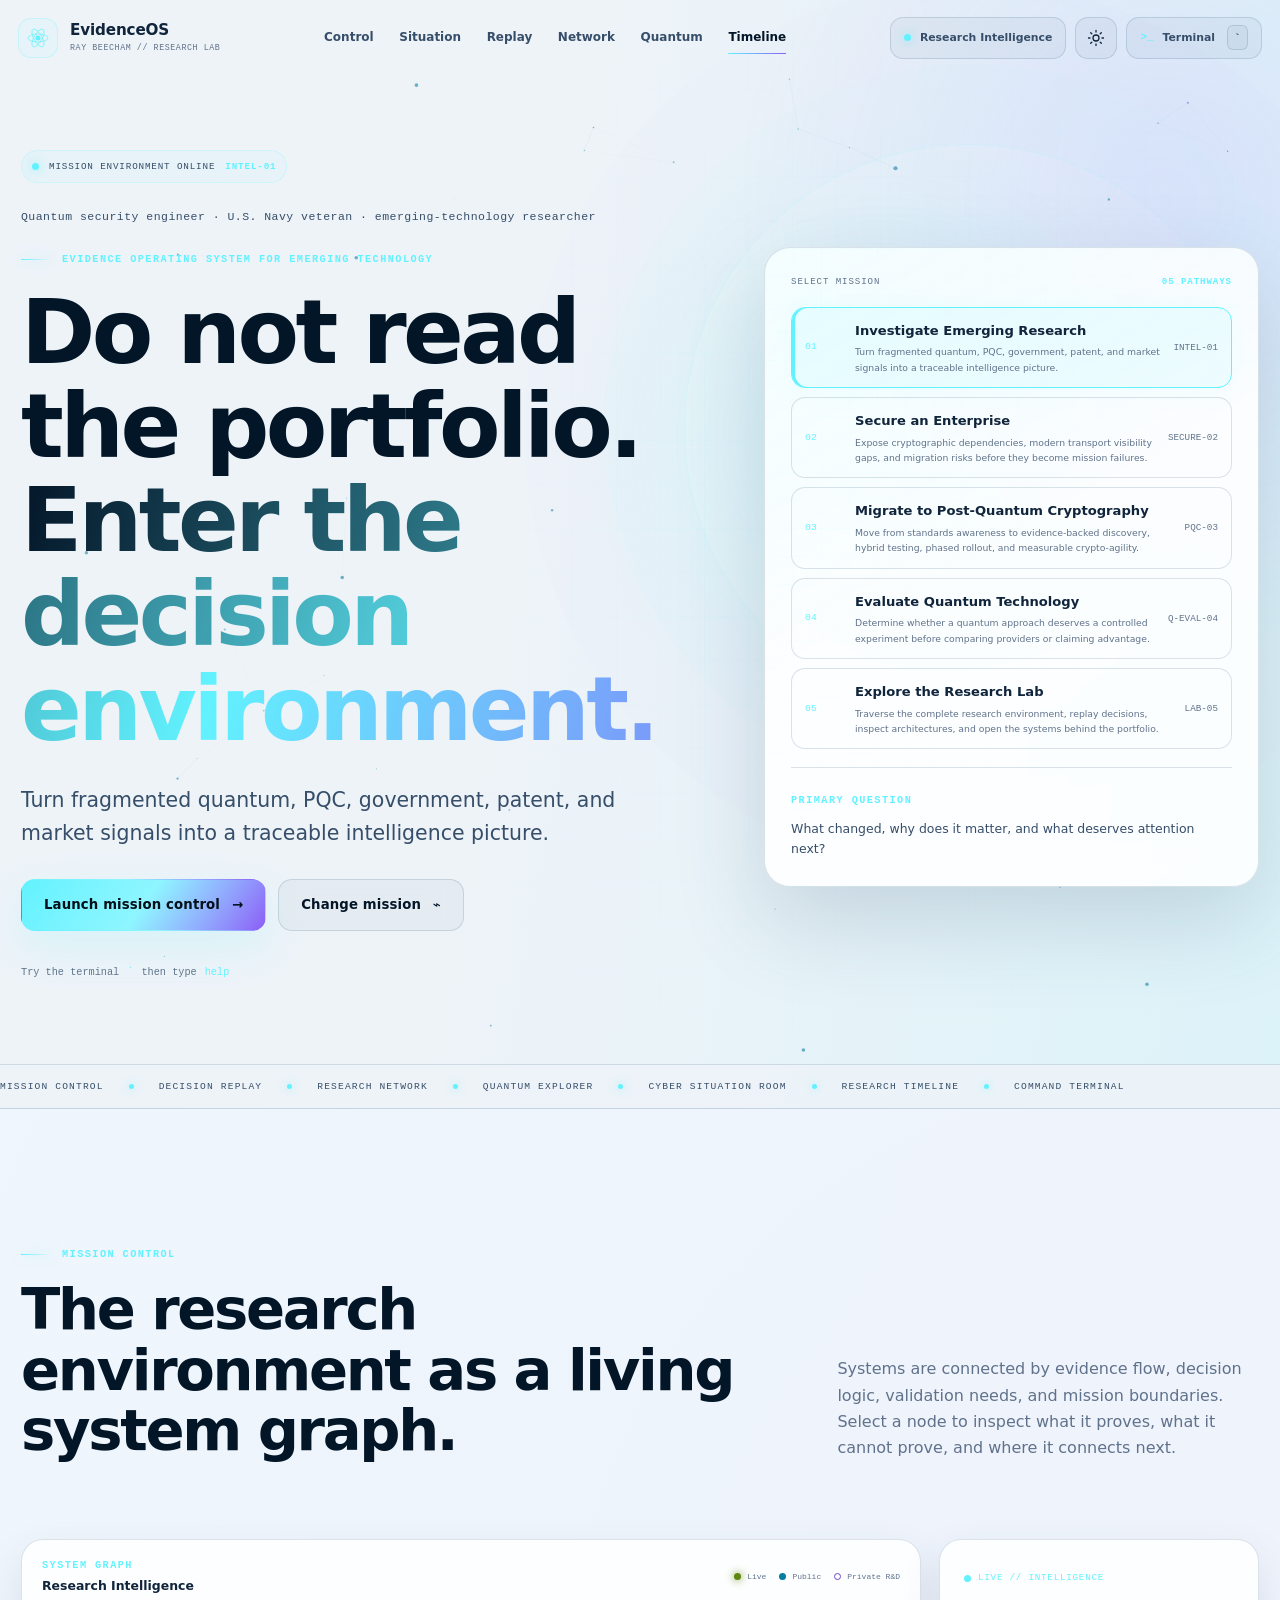
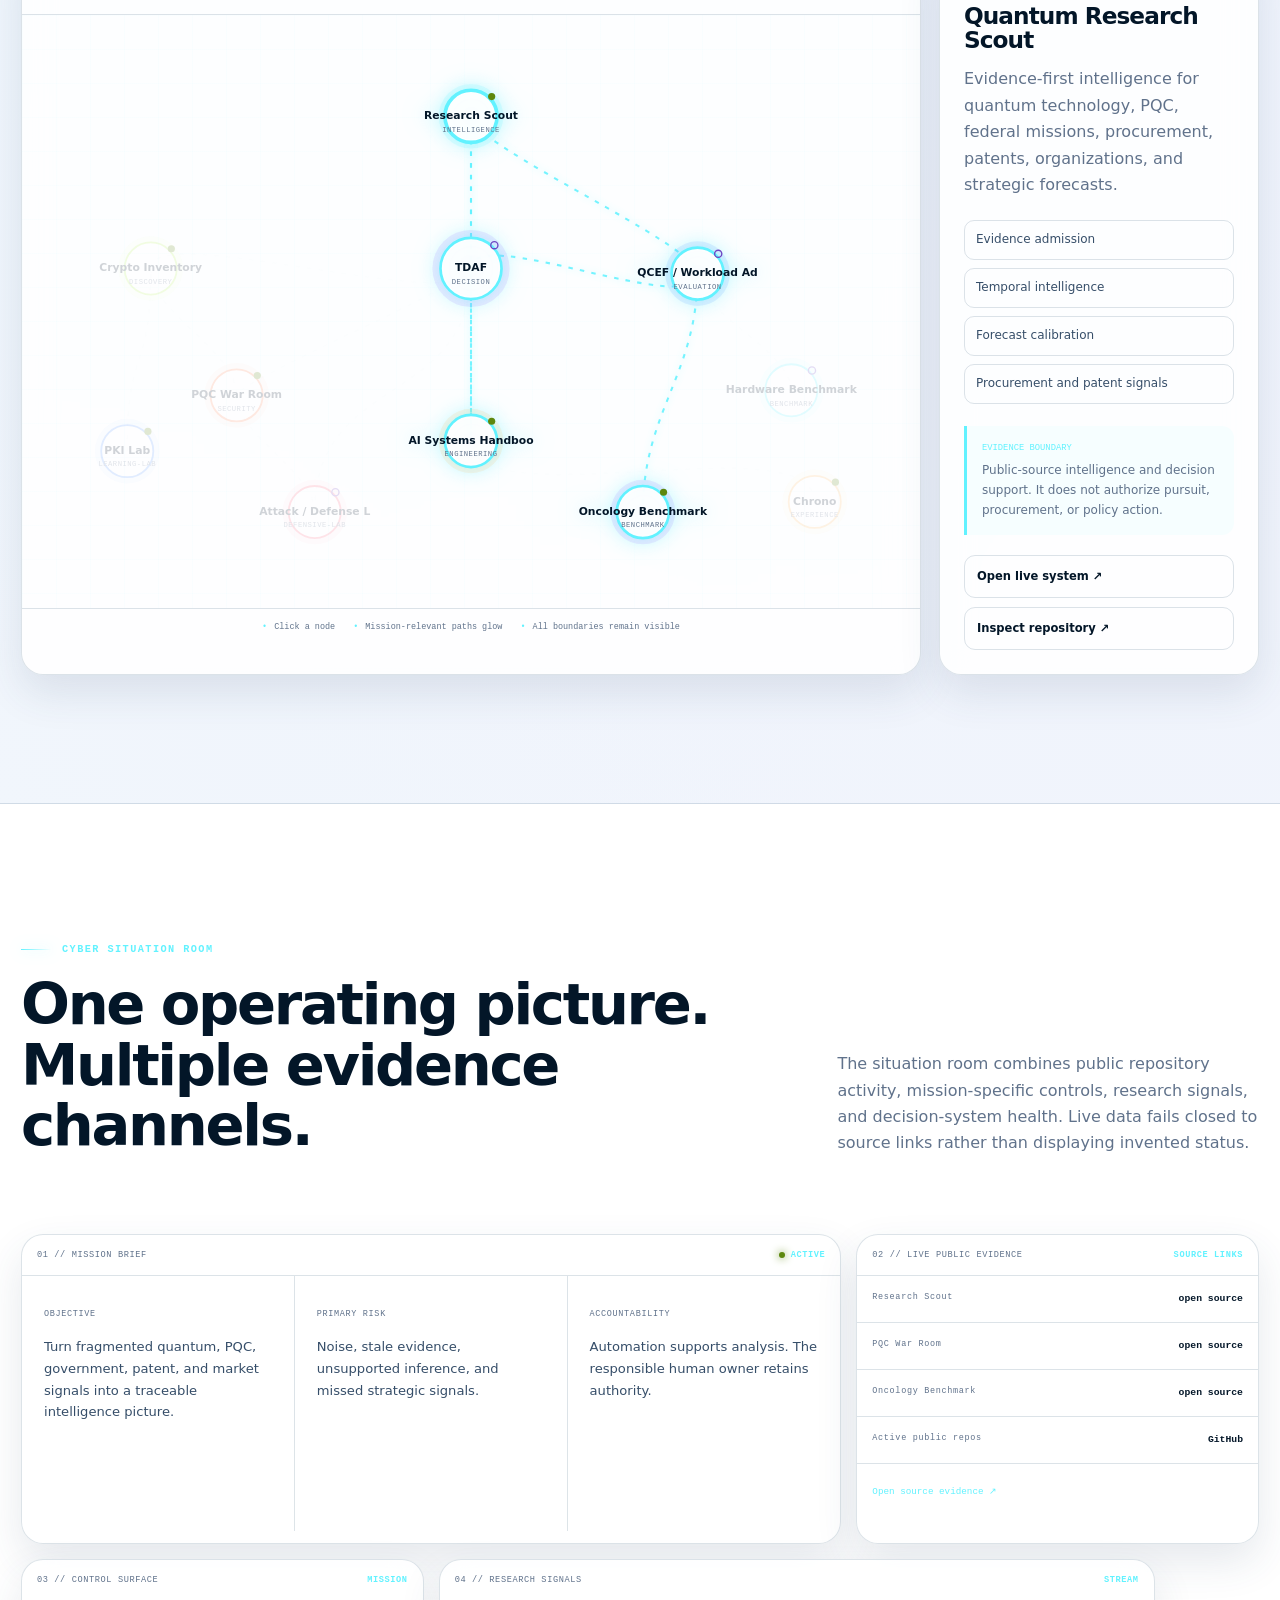
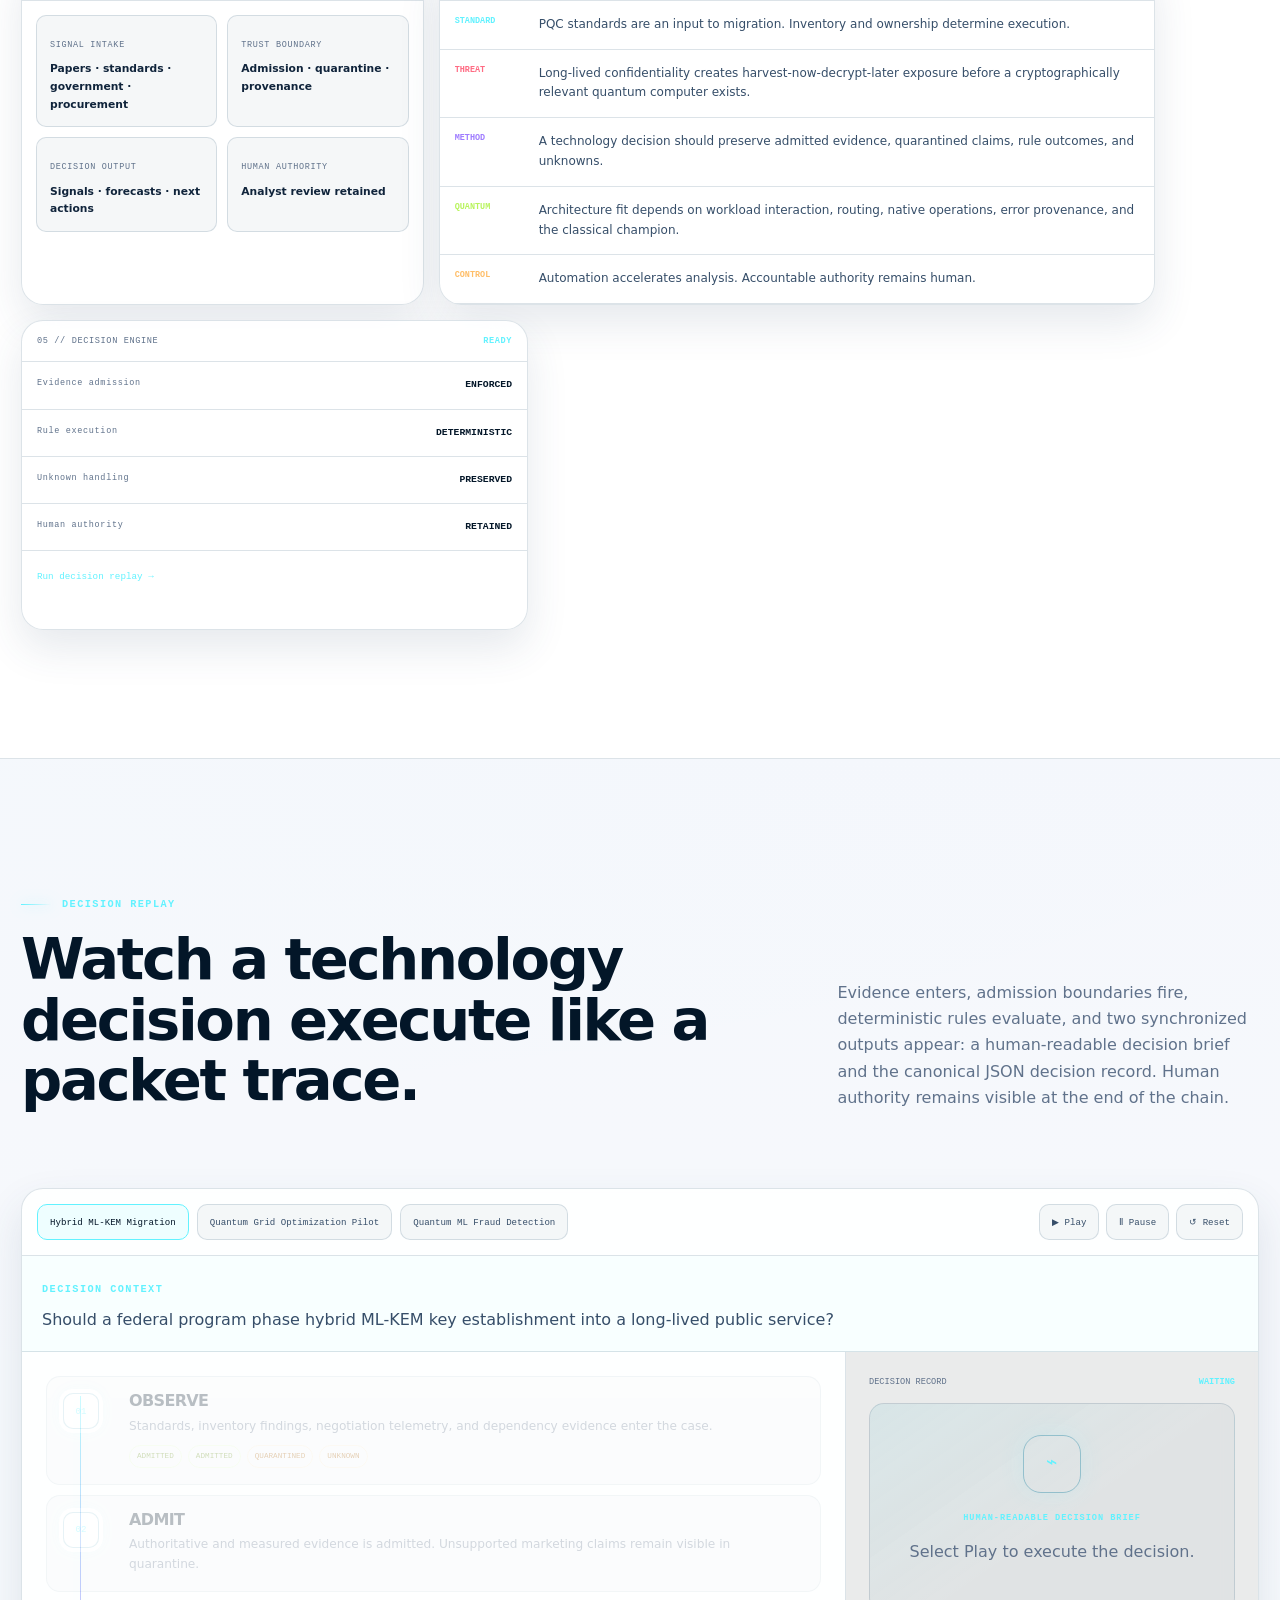
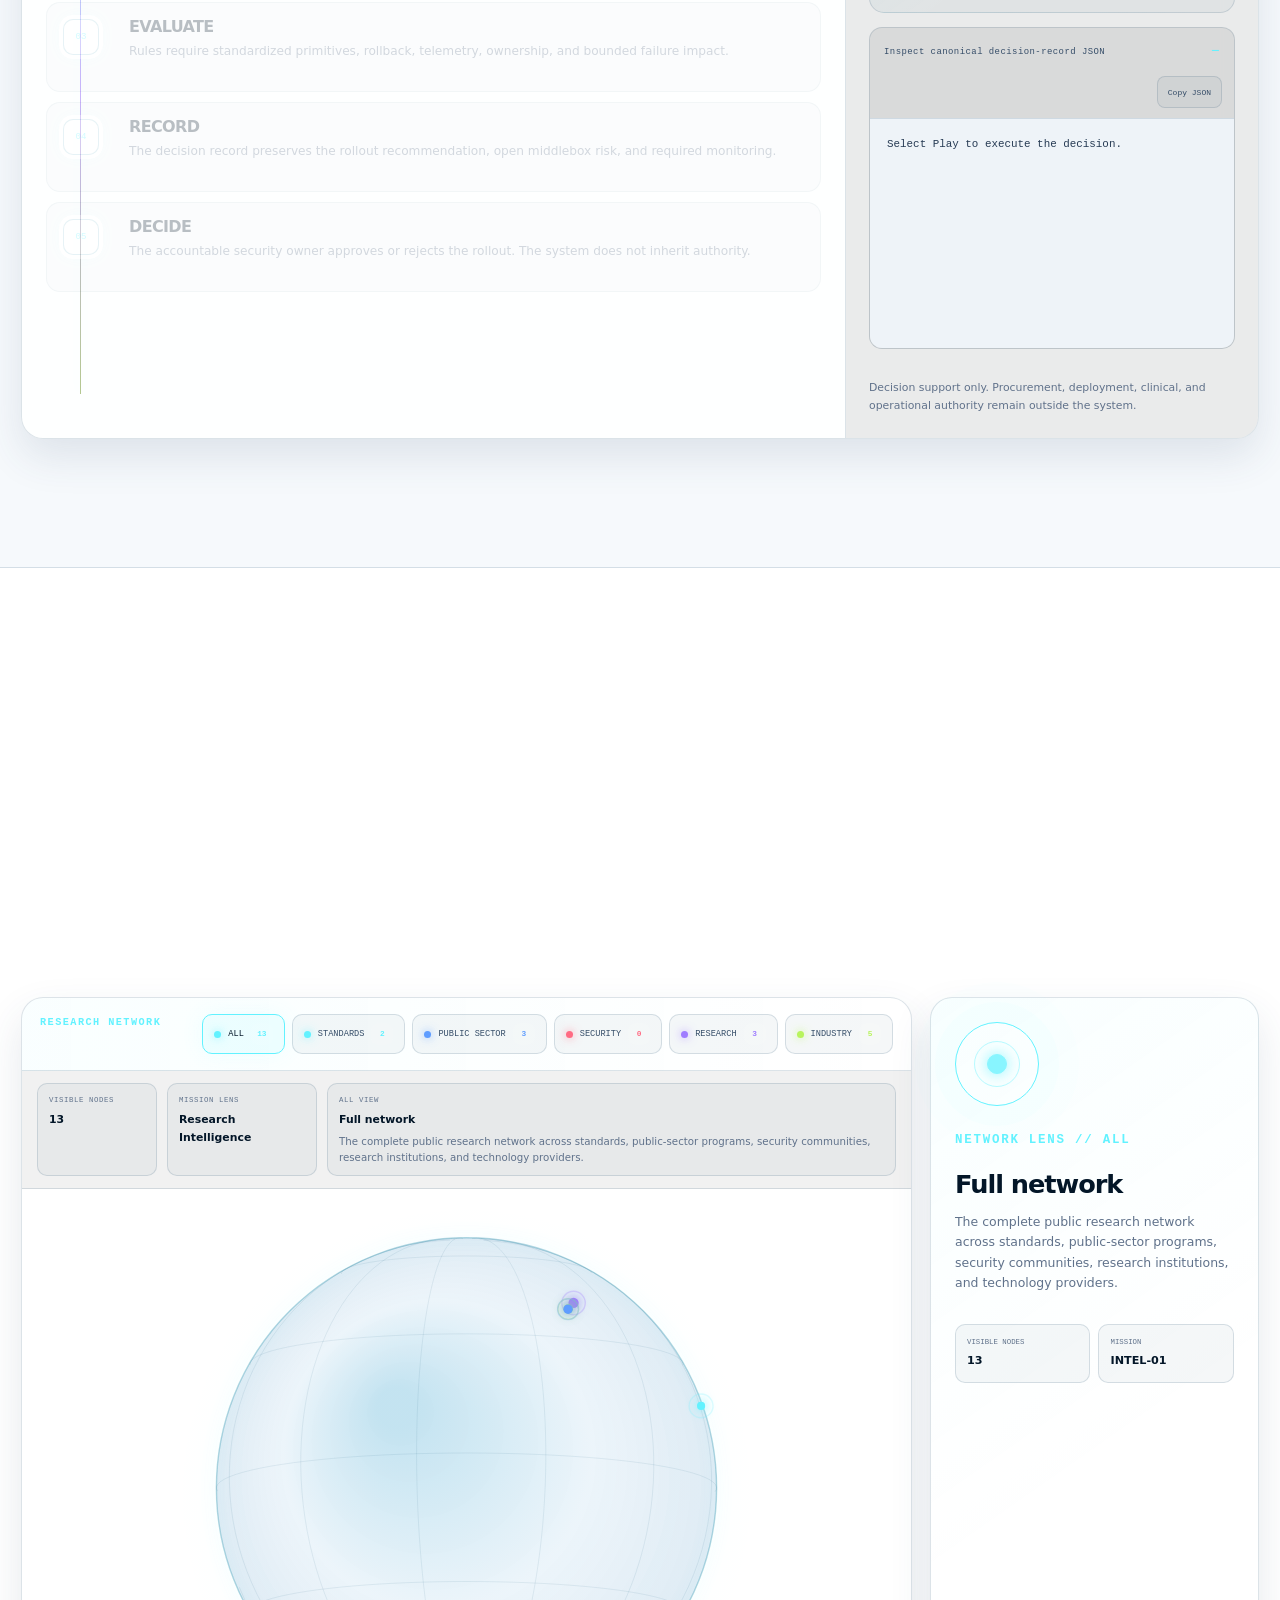
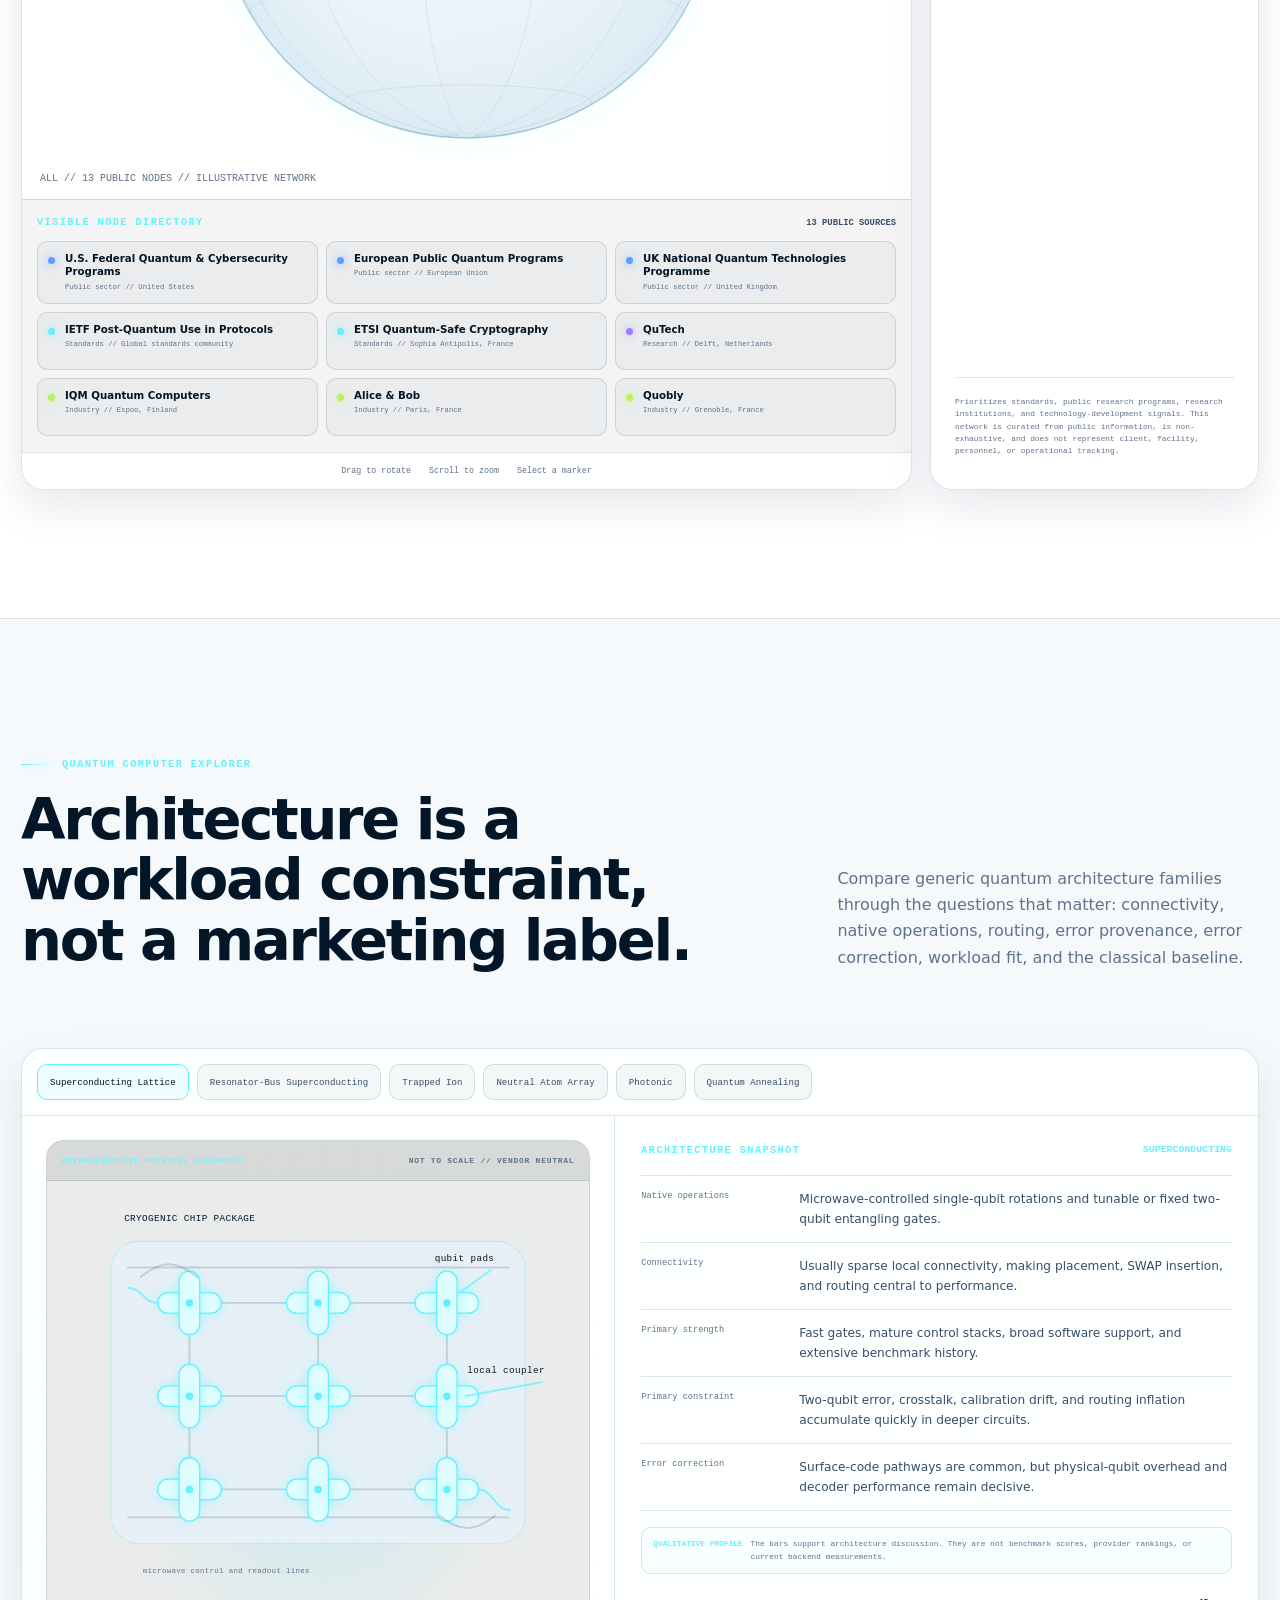
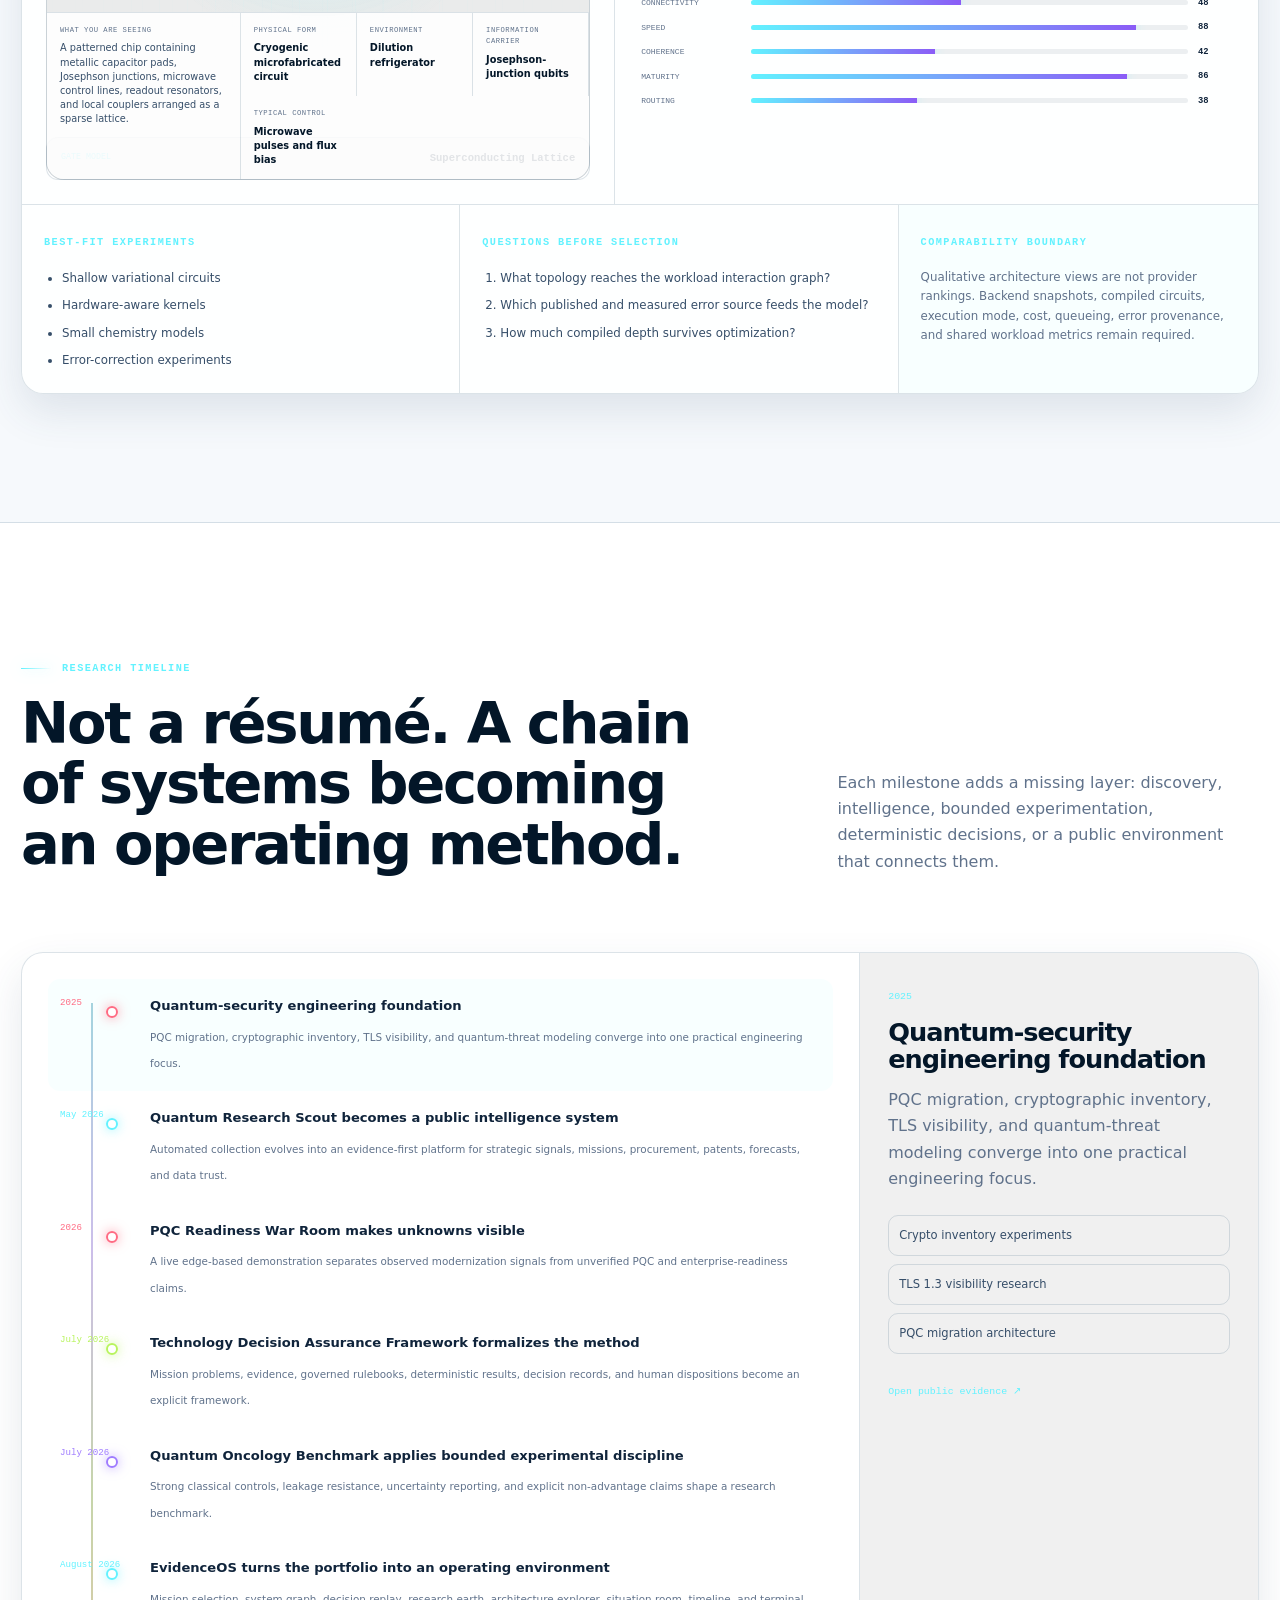
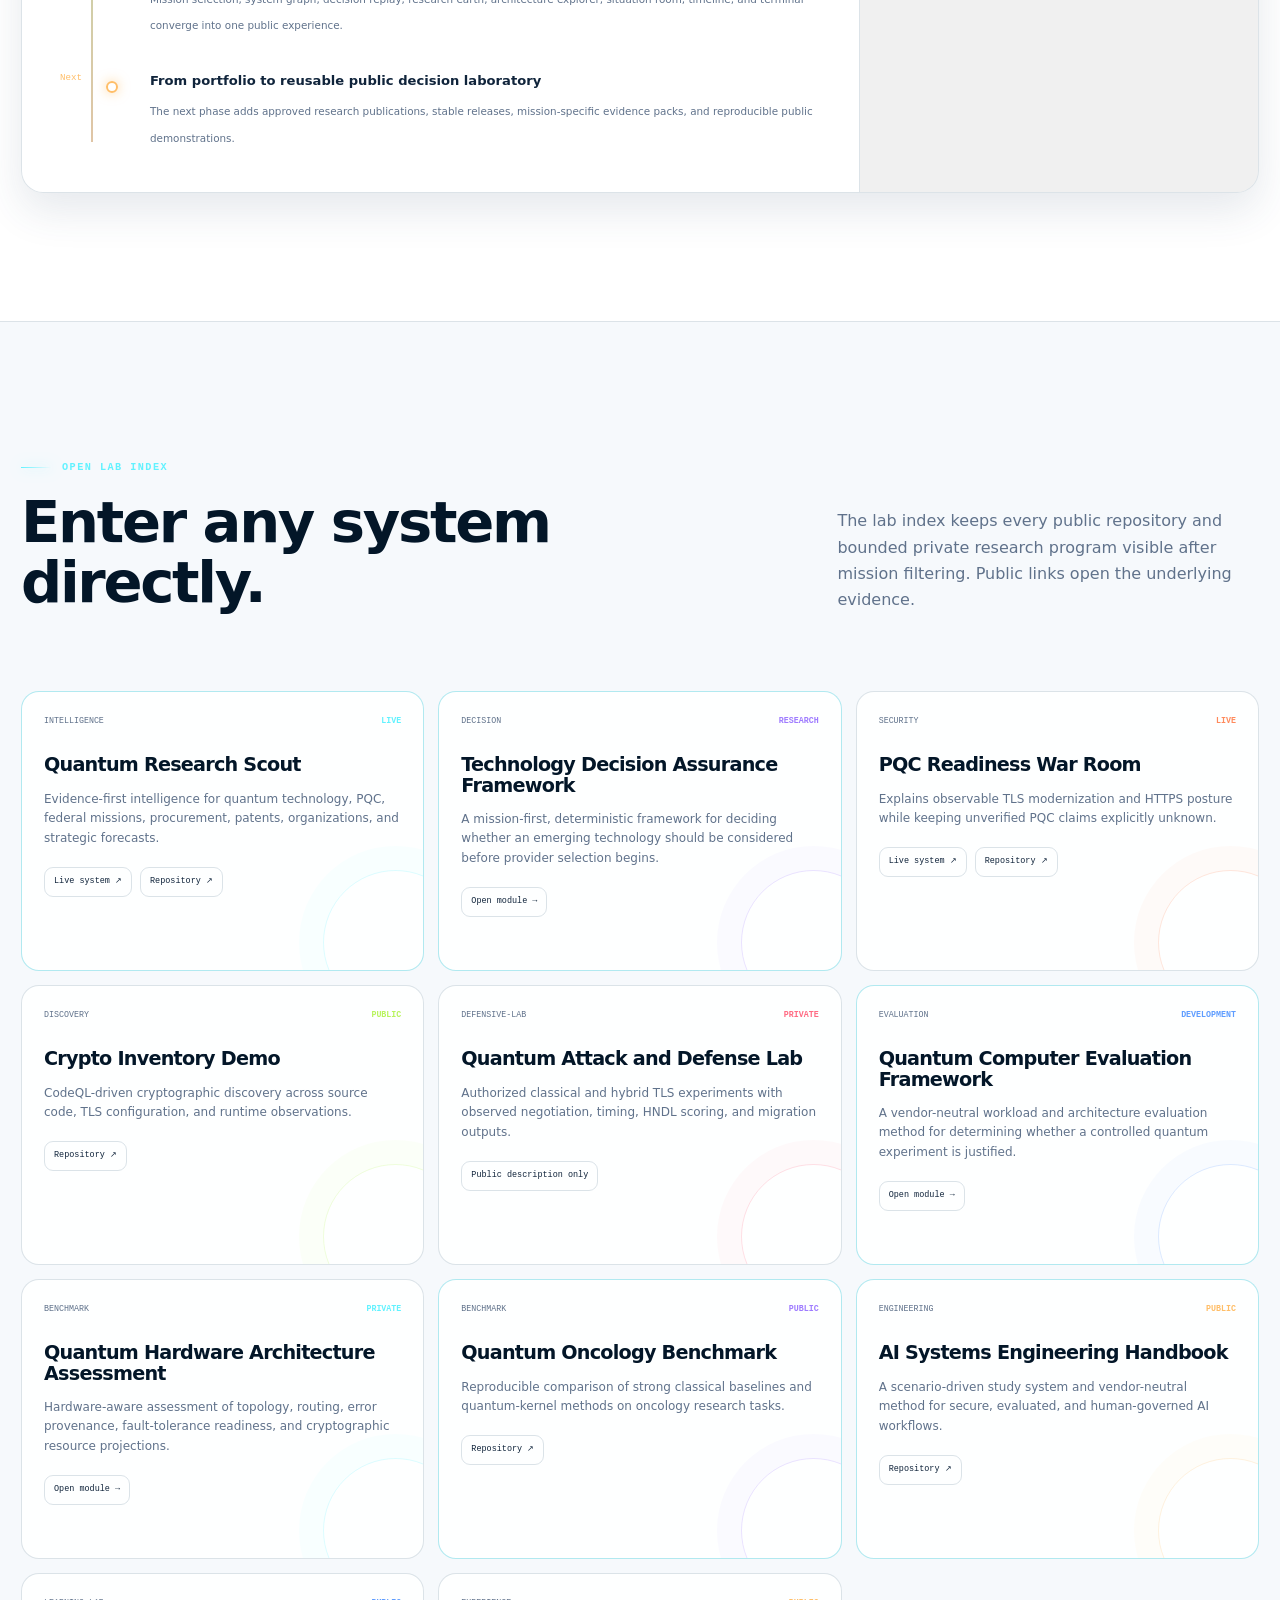
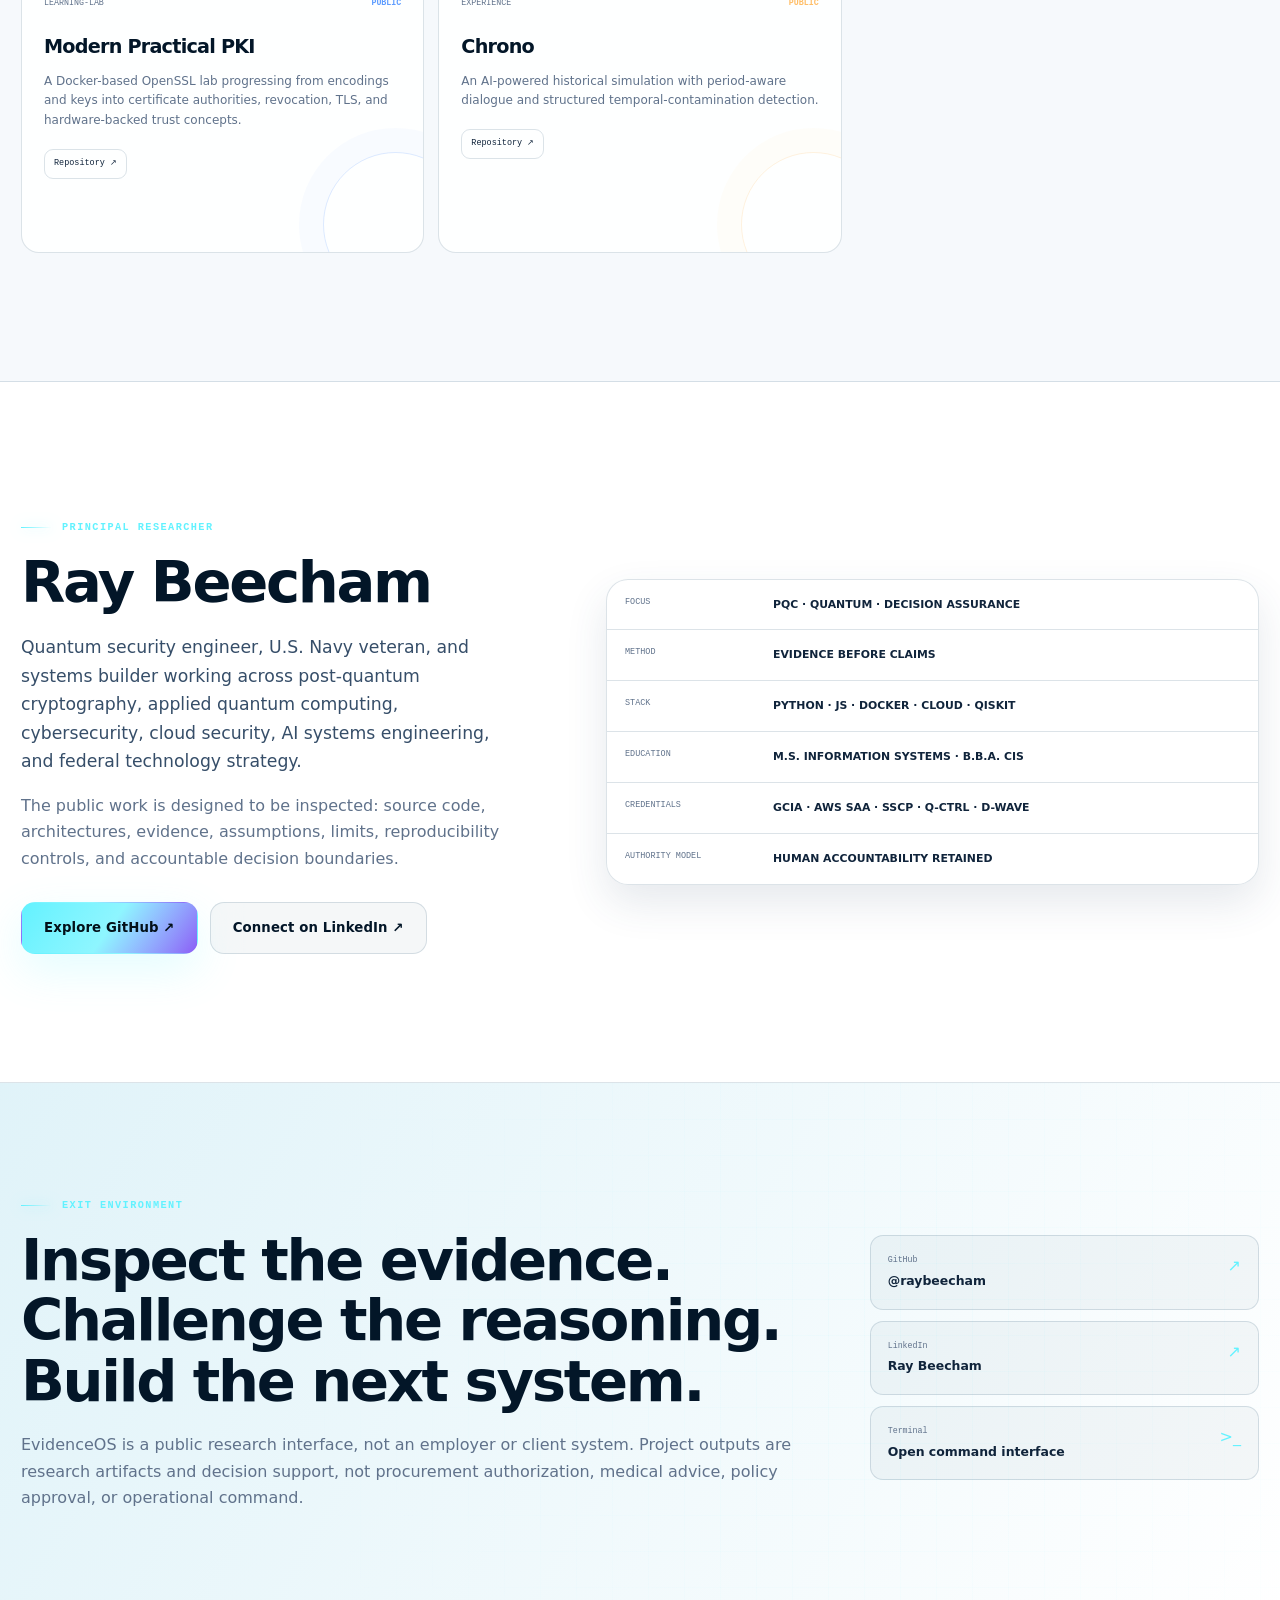
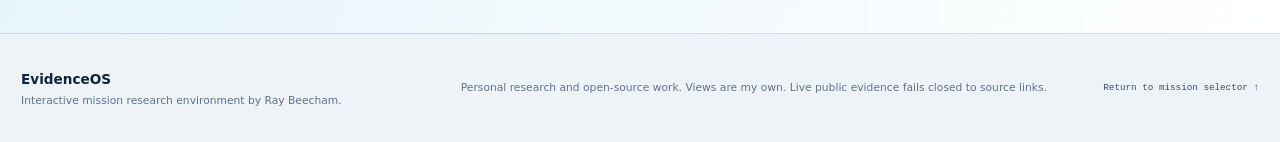
==== commit 2142c934: "Refine EvidenceOS architecture, network, and decision records" ====
--- a/site/index.html
+++ b/site/index.html
@@ -17,6 +17,7 @@
   <link rel="manifest" href="site.webmanifest">
   <link rel="icon" href="assets/favicon.svg" type="image/svg+xml">
   <link rel="stylesheet" href="assets/evidence-os.css">
+  <link rel="stylesheet" href="assets/evidence-os-refinements.css">
   <title>EvidenceOS | Ray Beecham</title>
   <script>
     (() => {
@@ -68,7 +69,7 @@
       <a href="#mission-control">Control</a>
       <a href="#situation-room">Situation</a>
       <a href="#decision-replay">Replay</a>
-      <a href="#research-earth">Earth</a>
+      <a href="#research-earth">Network</a>
       <a href="#quantum-explorer">Quantum</a>
       <a href="#timeline">Timeline</a>
     </nav>
@@ -133,7 +134,7 @@
       </div>
 
       <div class="hero-system-rail" aria-label="EvidenceOS modules">
-        <span>MISSION CONTROL</span><i></i><span>DECISION REPLAY</span><i></i><span>LIVE RESEARCH EARTH</span><i></i><span>QUANTUM EXPLORER</span><i></i><span>CYBER SITUATION ROOM</span><i></i><span>RESEARCH TIMELINE</span><i></i><span>COMMAND TERMINAL</span>
+        <span>MISSION CONTROL</span><i></i><span>DECISION REPLAY</span><i></i><span>RESEARCH NETWORK</span><i></i><span>QUANTUM EXPLORER</span><i></i><span>CYBER SITUATION ROOM</span><i></i><span>RESEARCH TIMELINE</span><i></i><span>COMMAND TERMINAL</span>
       </div>
     </section>
 
@@ -227,7 +228,7 @@
       <div class="shell">
         <div class="section-heading" data-reveal>
           <div><p class="eyebrow">Decision replay</p><h2>Watch a technology decision execute like a packet trace.</h2></div>
-          <p>Evidence enters, admission boundaries fire, deterministic rules evaluate, a record is produced, and human authority remains visible at the end of the chain.</p>
+          <p>Evidence enters, admission boundaries fire, deterministic rules evaluate, and two synchronized outputs appear: a human-readable decision brief and the canonical JSON decision record. Human authority remains visible at the end of the chain.</p>
         </div>
 
         <div class="replay-shell" data-decision-replay data-reveal>
@@ -255,8 +256,8 @@
     <section class="module-section earth-section" id="research-earth">
       <div class="shell">
         <div class="section-heading" data-reveal>
-          <div><p class="eyebrow">Live research earth</p><h2>A global map of standards, government, research, and quantum industry signals.</h2></div>
-          <p>Rotate the globe and inspect public organizations relevant to the selected mission. This is an illustrative research network, not a live operational or geopolitical tracking system.</p>
+          <div><p class="eyebrow">Research network</p><h2>A living map of the public quantum and security ecosystem.</h2></div>
+          <p>Change the network lens, inspect the visible-node directory, rotate to a source, and follow how standards, multi-agency public programs, security communities, research institutions, and technology providers relate to the selected mission. The network is illustrative, curated, and non-operational.</p>
         </div>
 
         <div class="earth-layout">
@@ -288,7 +289,7 @@
         <div class="quantum-lab" data-quantum-explorer data-reveal>
           <div class="architecture-tabs" role="tablist" aria-label="Quantum architecture families" data-architecture-tabs></div>
           <div class="quantum-lab-grid">
-            <div class="chip-stage" aria-hidden="true">
+            <div class="chip-stage" role="img" aria-live="polite" aria-label="Representative physical schematic of the selected quantum computing architecture">
               <div class="chip-orbit chip-orbit-a"></div><div class="chip-orbit chip-orbit-b"></div>
               <div class="quantum-chip" data-quantum-chip>
                 <div class="chip-layer chip-layer-top"><span></span><span></span><span></span><span></span><span></span><span></span><span></span><span></span><span></span></div>
@@ -395,8 +396,10 @@
   <noscript><div class="noscript-message">EvidenceOS uses JavaScript for mission routing, the system graph, decision replay, globe, architecture explorer, live public evidence, and terminal. The core project links remain available in the GitHub profile README.</div></noscript>
 
   <script src="assets/evidence-os-data.js" defer></script>
+  <script src="assets/evidence-os-public-data.js" defer></script>
   <script src="assets/evidence-os-globe.js" defer></script>
   <script src="assets/evidence-os-terminal.js" defer></script>
   <script src="assets/evidence-os.js" defer></script>
+  <script src="assets/evidence-os-refinements.js" defer></script>
 </body>
 </html>
--- a/site/assets/evidence-os-refinements.css
+++ b/site/assets/evidence-os-refinements.css
@@ -0,0 +1,776 @@
+/* EvidenceOS refinement layer
+   Representative architecture schematics, research-network intelligence,
+   decision-record presentation, and alignment corrections. */
+
+/* --------------------------------------------------------------------------
+   Decision Replay
+   -------------------------------------------------------------------------- */
+.replay-trace {
+  --replay-spine-x: 58px;
+}
+
+.replay-trace::before {
+  left: var(--replay-spine-x);
+  width: 1px;
+  opacity: .46;
+  box-shadow: 0 0 14px rgba(var(--mission-rgb), .32);
+}
+
+.replay-step,
+.replay-step.is-active,
+.replay-step.is-complete {
+  transform: none;
+}
+
+.replay-step.is-active {
+  box-shadow: 0 0 0 1px rgba(var(--mission-rgb), .08), 0 14px 34px rgba(0, 0, 0, .17);
+}
+
+.replay-step-index {
+  box-shadow: 0 0 0 4px var(--bg-panel-strong), 0 0 16px rgba(var(--mission-rgb), .22);
+}
+
+.replay-record {
+  display: flex;
+  flex-direction: column;
+  gap: 14px;
+}
+
+.replay-record .record-head {
+  margin-bottom: 0;
+}
+
+.record-human {
+  display: grid;
+  gap: 14px;
+  padding: 18px;
+  border: 1px solid var(--line);
+  border-radius: 15px;
+  background:
+    linear-gradient(145deg, rgba(var(--mission-rgb), .075), transparent 55%),
+    var(--surface);
+}
+
+.record-human.is-waiting {
+  min-height: 210px;
+  place-content: center;
+  text-align: center;
+}
+
+.record-human.is-waiting .record-human-glyph {
+  display: grid;
+  place-items: center;
+  width: 58px;
+  height: 58px;
+  margin: 0 auto 4px;
+  border: 1px solid var(--line-strong);
+  border-radius: 18px;
+  color: var(--mission);
+  font-family: var(--mono);
+  font-size: 1.2rem;
+  box-shadow: 0 0 24px rgba(var(--mission-rgb), .12);
+}
+
+.record-human-label {
+  color: var(--mission);
+  font-family: var(--mono);
+  font-size: .54rem;
+  font-weight: 700;
+  letter-spacing: .11em;
+  text-transform: uppercase;
+}
+
+.record-human-result {
+  display: grid;
+  gap: 7px;
+  padding-bottom: 14px;
+  border-bottom: 1px solid var(--line);
+}
+
+.record-human-result strong {
+  color: var(--text-strong);
+  font-size: 1.02rem;
+  line-height: 1.35;
+}
+
+.record-human-result p,
+.record-human-block p {
+  margin: 0;
+  color: var(--muted-strong);
+  font-size: .75rem;
+  line-height: 1.62;
+}
+
+.record-human-grid {
+  display: grid;
+  grid-template-columns: repeat(2, minmax(0, 1fr));
+  gap: 10px;
+}
+
+.record-human-block {
+  padding: 12px;
+  border: 1px solid var(--line);
+  border-radius: 11px;
+  background: rgba(255, 255, 255, .018);
+}
+
+.record-human-block.is-wide {
+  grid-column: 1 / -1;
+}
+
+.record-human-block > span,
+.record-evidence-stat span {
+  display: block;
+  margin-bottom: 6px;
+  color: var(--muted);
+  font-family: var(--mono);
+  font-size: .48rem;
+  letter-spacing: .08em;
+  text-transform: uppercase;
+}
+
+.record-evidence-stats {
+  display: grid;
+  grid-template-columns: repeat(3, minmax(0, 1fr));
+  gap: 8px;
+}
+
+.record-evidence-stat {
+  padding: 10px;
+  border: 1px solid var(--line);
+  border-radius: 10px;
+  background: var(--surface);
+}
+
+.record-evidence-stat strong {
+  color: var(--text-strong);
+  font-family: var(--mono);
+  font-size: .86rem;
+}
+
+.record-evidence-stat.good strong { color: var(--lime); }
+.record-evidence-stat.warn strong { color: var(--amber); }
+.record-evidence-stat.bad strong { color: var(--red); }
+
+.record-token-list {
+  display: flex;
+  flex-wrap: wrap;
+  gap: 6px;
+  margin: 0;
+  padding: 0;
+  list-style: none;
+}
+
+.record-token-list li {
+  padding: 5px 7px;
+  border: 1px solid var(--line);
+  border-radius: 999px;
+  color: var(--muted-strong);
+  background: var(--surface);
+  font-family: var(--mono);
+  font-size: .48rem;
+}
+
+.record-derived-note {
+  margin: 0;
+  color: var(--muted);
+  font-family: var(--mono);
+  font-size: .5rem;
+  line-height: 1.55;
+}
+
+.record-json-disclosure {
+  border: 1px solid var(--line);
+  border-radius: 13px;
+  background: rgba(0, 0, 0, .07);
+  overflow: hidden;
+}
+
+.record-json-disclosure summary {
+  display: flex;
+  align-items: center;
+  justify-content: space-between;
+  gap: 12px;
+  padding: 12px 14px;
+  color: var(--muted-strong);
+  font-family: var(--mono);
+  font-size: .56rem;
+  letter-spacing: .05em;
+  cursor: pointer;
+  list-style: none;
+}
+
+.record-json-disclosure summary::-webkit-details-marker { display: none; }
+.record-json-disclosure summary::after {
+  content: "+";
+  color: var(--mission);
+  font-size: .9rem;
+}
+.record-json-disclosure[open] summary::after { content: "−"; }
+
+.record-json-toolbar {
+  display: flex;
+  justify-content: flex-end;
+  padding: 0 12px 10px;
+}
+
+.record-copy-button {
+  min-height: 32px;
+  padding: 0 10px;
+  border: 1px solid var(--line);
+  border-radius: 8px;
+  background: var(--surface);
+  color: var(--muted-strong);
+  font-family: var(--mono);
+  font-size: .5rem;
+}
+
+.record-copy-button:hover,
+.record-copy-button:focus-visible {
+  border-color: var(--mission);
+  color: var(--text-strong);
+}
+
+.replay-record .record-json-disclosure pre {
+  min-height: 230px;
+  border: 0;
+  border-top: 1px solid var(--line);
+  border-radius: 0;
+}
+
+/* --------------------------------------------------------------------------
+   Research Network
+   -------------------------------------------------------------------------- */
+.globe-toolbar {
+  align-items: flex-start;
+  padding: 16px 18px;
+  background: linear-gradient(90deg, rgba(var(--mission-rgb), .035), transparent);
+}
+
+.globe-filters {
+  justify-content: flex-end;
+}
+
+.globe-filters button {
+  display: inline-grid;
+  grid-template-columns: 7px auto auto;
+  gap: 7px;
+  align-items: center;
+  min-height: 40px;
+  padding: 0 11px;
+}
+
+.globe-filters button i {
+  width: 7px;
+  height: 7px;
+  border-radius: 50%;
+  background: var(--category-color, var(--mission));
+  box-shadow: 0 0 10px color-mix(in srgb, var(--category-color, var(--mission)) 75%, transparent);
+}
+
+.globe-filters button span {
+  font-size: .54rem;
+}
+
+.globe-filters button strong {
+  display: grid;
+  place-items: center;
+  min-width: 22px;
+  height: 22px;
+  border-radius: 7px;
+  background: rgba(255, 255, 255, .04);
+  color: var(--category-color, var(--mission));
+  font-size: .49rem;
+}
+
+.globe-filters button.is-active {
+  border-color: var(--category-color, var(--mission));
+  background: color-mix(in srgb, var(--category-color, var(--mission)) 10%, transparent);
+  box-shadow: 0 0 22px color-mix(in srgb, var(--category-color, var(--mission)) 9%, transparent);
+}
+
+.network-overview {
+  display: grid;
+  grid-template-columns: 120px 150px minmax(0, 1fr);
+  gap: 10px;
+  padding: 12px 15px;
+  border-bottom: 1px solid var(--line);
+  background: rgba(0, 0, 0, .055);
+}
+
+.network-overview > div {
+  padding: 10px 11px;
+  border: 1px solid var(--line);
+  border-radius: 10px;
+  background: var(--surface);
+}
+
+.network-overview span {
+  display: block;
+  color: var(--muted);
+  font-family: var(--mono);
+  font-size: .46rem;
+  letter-spacing: .08em;
+  text-transform: uppercase;
+}
+
+.network-overview strong {
+  display: block;
+  margin-top: 5px;
+  color: var(--text-strong);
+  font-size: .68rem;
+}
+
+.network-overview p {
+  margin: 5px 0 0;
+  font-size: .64rem;
+  line-height: 1.52;
+}
+
+.research-globe {
+  min-height: 540px;
+  height: min(62vw, 610px);
+  background:
+    radial-gradient(circle at center, rgba(var(--mission-rgb), .09), transparent 54%),
+    linear-gradient(180deg, rgba(255, 255, 255, .008), transparent);
+}
+
+.network-directory {
+  padding: 14px 15px 15px;
+  border-top: 1px solid var(--line);
+  background: rgba(0, 0, 0, .045);
+}
+
+.network-directory-head {
+  display: flex;
+  align-items: center;
+  justify-content: space-between;
+  gap: 14px;
+  margin-bottom: 10px;
+}
+
+.network-directory-head strong {
+  color: var(--muted-strong);
+  font-family: var(--mono);
+  font-size: .55rem;
+}
+
+.network-directory-list {
+  display: grid;
+  grid-template-columns: repeat(3, minmax(0, 1fr));
+  gap: 8px;
+  max-height: 196px;
+  overflow: auto;
+}
+
+.network-node-button {
+  position: relative;
+  display: grid;
+  grid-template-columns: 9px minmax(0, 1fr);
+  gap: 8px;
+  align-items: start;
+  width: 100%;
+  min-height: 58px;
+  padding: 10px;
+  border: 1px solid var(--line);
+  border-radius: 10px;
+  background: var(--surface);
+  text-align: left;
+}
+
+.network-node-button:hover,
+.network-node-button:focus-visible,
+.network-node-button.is-selected {
+  border-color: var(--node-color, var(--mission));
+  background: color-mix(in srgb, var(--node-color, var(--mission)) 8%, transparent);
+}
+
+.network-node-button > i {
+  width: 7px;
+  height: 7px;
+  margin-top: 5px;
+  border-radius: 50%;
+  background: var(--node-color, var(--mission));
+  box-shadow: 0 0 9px color-mix(in srgb, var(--node-color, var(--mission)) 70%, transparent);
+}
+
+.network-node-button strong {
+  display: block;
+  color: var(--text-strong);
+  font-size: .64rem;
+  line-height: 1.3;
+}
+
+.network-node-button small {
+  display: block;
+  margin-top: 4px;
+  color: var(--muted);
+  font-family: var(--mono);
+  font-size: .45rem;
+  line-height: 1.35;
+}
+
+.earth-inspector {
+  display: flex;
+  flex-direction: column;
+  min-width: 0;
+  background:
+    linear-gradient(145deg, rgba(var(--mission-rgb), .04), transparent 45%),
+    var(--bg-panel);
+}
+
+.earth-inspector .earth-signal {
+  position: relative;
+  width: 84px;
+  height: 84px;
+}
+
+.earth-inspector .earth-signal::before,
+.earth-inspector .earth-signal::after {
+  content: "";
+  position: absolute;
+  inset: 18px;
+  border: 1px solid currentColor;
+  border-radius: 50%;
+  opacity: .44;
+}
+
+.earth-inspector .earth-signal::after {
+  inset: 31px;
+  background: currentColor;
+  box-shadow: 0 0 15px currentColor;
+  opacity: .75;
+}
+
+.earth-category-summary {
+  display: grid;
+  gap: 12px;
+}
+
+.earth-category-summary h3,
+.earth-node-title {
+  margin: 8px 0 2px;
+}
+
+.earth-category-summary p,
+.earth-node-summary {
+  margin-bottom: 0;
+  font-size: .78rem;
+}
+
+.earth-category-stats {
+  display: grid;
+  grid-template-columns: repeat(2, minmax(0, 1fr));
+  gap: 8px;
+  margin-top: 18px;
+}
+
+.earth-category-stats div {
+  padding: 11px;
+  border: 1px solid var(--line);
+  border-radius: 10px;
+  background: var(--surface);
+}
+
+.earth-category-stats span {
+  display: block;
+  color: var(--muted);
+  font-family: var(--mono);
+  font-size: .46rem;
+}
+
+.earth-category-stats strong {
+  display: block;
+  margin-top: 4px;
+  color: var(--text-strong);
+  font-size: .7rem;
+}
+
+.earth-related {
+  display: grid;
+  gap: 7px;
+  margin-top: 20px;
+}
+
+.earth-related > span {
+  color: var(--muted);
+  font-family: var(--mono);
+  font-size: .48rem;
+  letter-spacing: .08em;
+  text-transform: uppercase;
+}
+
+.earth-related button {
+  display: flex;
+  align-items: center;
+  gap: 8px;
+  padding: 8px 9px;
+  border: 1px solid var(--line);
+  border-radius: 9px;
+  background: var(--surface);
+  color: var(--muted-strong);
+  font-size: .65rem;
+  text-align: left;
+}
+
+.earth-related button:hover,
+.earth-related button:focus-visible {
+  border-color: var(--node-color, var(--mission));
+  color: var(--text-strong);
+}
+
+.earth-boundary-note {
+  margin-top: auto;
+  padding-top: 18px;
+  border-top: 1px solid var(--line);
+  color: var(--muted);
+  font-family: var(--mono);
+  font-size: .49rem;
+  line-height: 1.55;
+}
+
+/* --------------------------------------------------------------------------
+   Quantum Architecture Explorer
+   -------------------------------------------------------------------------- */
+.quantum-lab-grid {
+  grid-template-columns: minmax(430px, .96fr) minmax(0, 1.04fr);
+}
+
+.chip-stage.is-refined {
+  display: block;
+  min-height: 650px;
+  padding: 24px;
+  perspective: none;
+}
+
+.chip-stage.is-refined .quantum-chip,
+.chip-stage.is-refined .chip-orbit {
+  display: none;
+}
+
+.architecture-visual-shell {
+  position: relative;
+  z-index: 2;
+  display: grid;
+  grid-template-rows: auto minmax(360px, 1fr) auto;
+  width: 100%;
+  height: 100%;
+  min-height: 580px;
+  border: 1px solid var(--line);
+  border-radius: 18px;
+  background:
+    radial-gradient(circle at 50% 46%, color-mix(in srgb, var(--architecture-accent, var(--mission)) 13%, transparent), transparent 48%),
+    rgba(0, 0, 0, .08);
+  overflow: hidden;
+}
+
+.architecture-visual-shell::before {
+  content: "";
+  position: absolute;
+  inset: 0;
+  background-image:
+    linear-gradient(color-mix(in srgb, var(--architecture-accent, var(--mission)) 6%, transparent) 1px, transparent 1px),
+    linear-gradient(90deg, color-mix(in srgb, var(--architecture-accent, var(--mission)) 6%, transparent) 1px, transparent 1px);
+  background-size: 28px 28px;
+  mask-image: radial-gradient(circle at center, black, transparent 78%);
+  pointer-events: none;
+}
+
+.architecture-visual-head {
+  position: relative;
+  z-index: 2;
+  display: flex;
+  align-items: center;
+  justify-content: space-between;
+  gap: 14px;
+  padding: 13px 15px;
+  border-bottom: 1px solid var(--line);
+  background: rgba(0, 0, 0, .08);
+}
+
+.architecture-visual-head span,
+.architecture-visual-head strong {
+  font-family: var(--mono);
+  font-size: .5rem;
+  letter-spacing: .09em;
+}
+
+.architecture-visual-head span { color: var(--architecture-accent, var(--mission)); }
+.architecture-visual-head strong { color: var(--muted); }
+
+.architecture-schematic {
+  position: relative;
+  z-index: 1;
+  width: 100%;
+  height: 100%;
+  min-height: 380px;
+  padding: 10px;
+}
+
+.architecture-schematic .schematic-surface {
+  fill: rgba(7, 13, 28, .72);
+  stroke: color-mix(in srgb, var(--architecture-accent, var(--mission)) 38%, transparent);
+  stroke-width: 1.2;
+}
+
+html[data-theme="light"] .architecture-schematic .schematic-surface {
+  fill: rgba(232, 241, 248, .86);
+}
+
+.architecture-schematic .schematic-line {
+  fill: none;
+  stroke: var(--architecture-accent, var(--mission));
+  stroke-width: 2;
+  stroke-linecap: round;
+  stroke-linejoin: round;
+  opacity: .78;
+  filter: drop-shadow(0 0 5px color-mix(in srgb, var(--architecture-accent, var(--mission)) 36%, transparent));
+}
+
+.architecture-schematic .schematic-line.muted {
+  stroke: var(--muted);
+  opacity: .28;
+  filter: none;
+}
+
+.architecture-schematic .schematic-node {
+  fill: color-mix(in srgb, var(--architecture-accent, var(--mission)) 18%, var(--bg-panel-strong));
+  stroke: var(--architecture-accent, var(--mission));
+  stroke-width: 1.4;
+  filter: drop-shadow(0 0 6px color-mix(in srgb, var(--architecture-accent, var(--mission)) 42%, transparent));
+}
+
+.architecture-schematic .schematic-core {
+  fill: var(--architecture-accent, var(--mission));
+  filter: drop-shadow(0 0 8px color-mix(in srgb, var(--architecture-accent, var(--mission)) 75%, transparent));
+}
+
+.architecture-schematic .schematic-label {
+  fill: var(--text-strong);
+  font-family: var(--mono);
+  font-size: 10px;
+  letter-spacing: .04em;
+}
+
+.architecture-schematic .schematic-label.muted {
+  fill: var(--muted);
+  font-size: 8px;
+}
+
+.architecture-schematic .schematic-beam {
+  fill: url(#beamGradient);
+  opacity: .38;
+}
+
+.architecture-schematic .schematic-pulse {
+  animation: schematicPulse 3.4s ease-in-out infinite;
+  transform-box: fill-box;
+  transform-origin: center;
+}
+
+.architecture-schematic .schematic-travel {
+  animation: schematicTravel 4.8s ease-in-out infinite;
+  transform-box: fill-box;
+  transform-origin: center;
+}
+
+.architecture-visual-meta {
+  position: relative;
+  z-index: 2;
+  display: grid;
+  grid-template-columns: 1.25fr repeat(3, minmax(0, .75fr));
+  border-top: 1px solid var(--line);
+  background: var(--bg-panel);
+}
+
+.architecture-visual-meta > div {
+  padding: 12px 13px;
+  border-right: 1px solid var(--line);
+}
+
+.architecture-visual-meta > div:last-child { border-right: 0; }
+.architecture-visual-meta > div:first-child { grid-row: span 2; }
+
+.architecture-visual-meta span {
+  display: block;
+  color: var(--muted);
+  font-family: var(--mono);
+  font-size: .45rem;
+  letter-spacing: .07em;
+  text-transform: uppercase;
+}
+
+.architecture-visual-meta strong,
+.architecture-visual-meta p {
+  display: block;
+  margin: 5px 0 0;
+  color: var(--text-strong);
+  font-size: .61rem;
+  line-height: 1.45;
+}
+
+.architecture-visual-meta p {
+  color: var(--muted-strong);
+  font-size: .61rem;
+}
+
+.architecture-qualitative-note {
+  display: flex;
+  align-items: flex-start;
+  gap: 8px;
+  margin-top: 16px;
+  padding: 10px 11px;
+  border: 1px solid var(--line);
+  border-radius: 10px;
+  background: rgba(var(--mission-rgb), .035);
+  color: var(--muted);
+  font-family: var(--mono);
+  font-size: .49rem;
+  line-height: 1.55;
+}
+
+.architecture-qualitative-note strong {
+  color: var(--architecture-accent, var(--mission));
+  white-space: nowrap;
+}
+
+@keyframes schematicPulse {
+  0%, 100% { opacity: .55; transform: scale(.9); }
+  50% { opacity: 1; transform: scale(1.12); }
+}
+
+@keyframes schematicTravel {
+  0%, 100% { opacity: .28; transform: translateX(-4px); }
+  50% { opacity: 1; transform: translateX(8px); }
+}
+
+/* --------------------------------------------------------------------------
+   Responsive refinement behavior
+   -------------------------------------------------------------------------- */
+@media (max-width: 1040px) {
+  .network-directory-list { grid-template-columns: repeat(2, minmax(0, 1fr)); }
+  .quantum-lab-grid { grid-template-columns: 1fr; }
+  .chip-stage.is-refined { border-right: 0; border-bottom: 1px solid var(--line); }
+}
+
+@media (max-width: 760px) {
+  .record-human-grid,
+  .record-evidence-stats,
+  .earth-category-stats { grid-template-columns: 1fr; }
+  .network-overview { grid-template-columns: repeat(2, minmax(0, 1fr)); }
+  .network-overview > div:last-child { grid-column: 1 / -1; }
+  .network-directory-list { grid-template-columns: 1fr; max-height: 250px; }
+  .globe-toolbar { display: grid; }
+  .globe-filters { justify-content: flex-start; }
+  .architecture-visual-meta { grid-template-columns: 1fr 1fr; }
+  .architecture-visual-meta > div:first-child { grid-column: 1 / -1; grid-row: auto; }
+  .architecture-visual-meta > div:nth-child(2n) { border-right: 0; }
+  .chip-stage.is-refined { min-height: 620px; padding: 14px; }
+}
+
+@media (prefers-reduced-motion: reduce) {
+  .architecture-schematic .schematic-pulse,
+  .architecture-schematic .schematic-travel {
+    animation: none !important;
+  }
+}
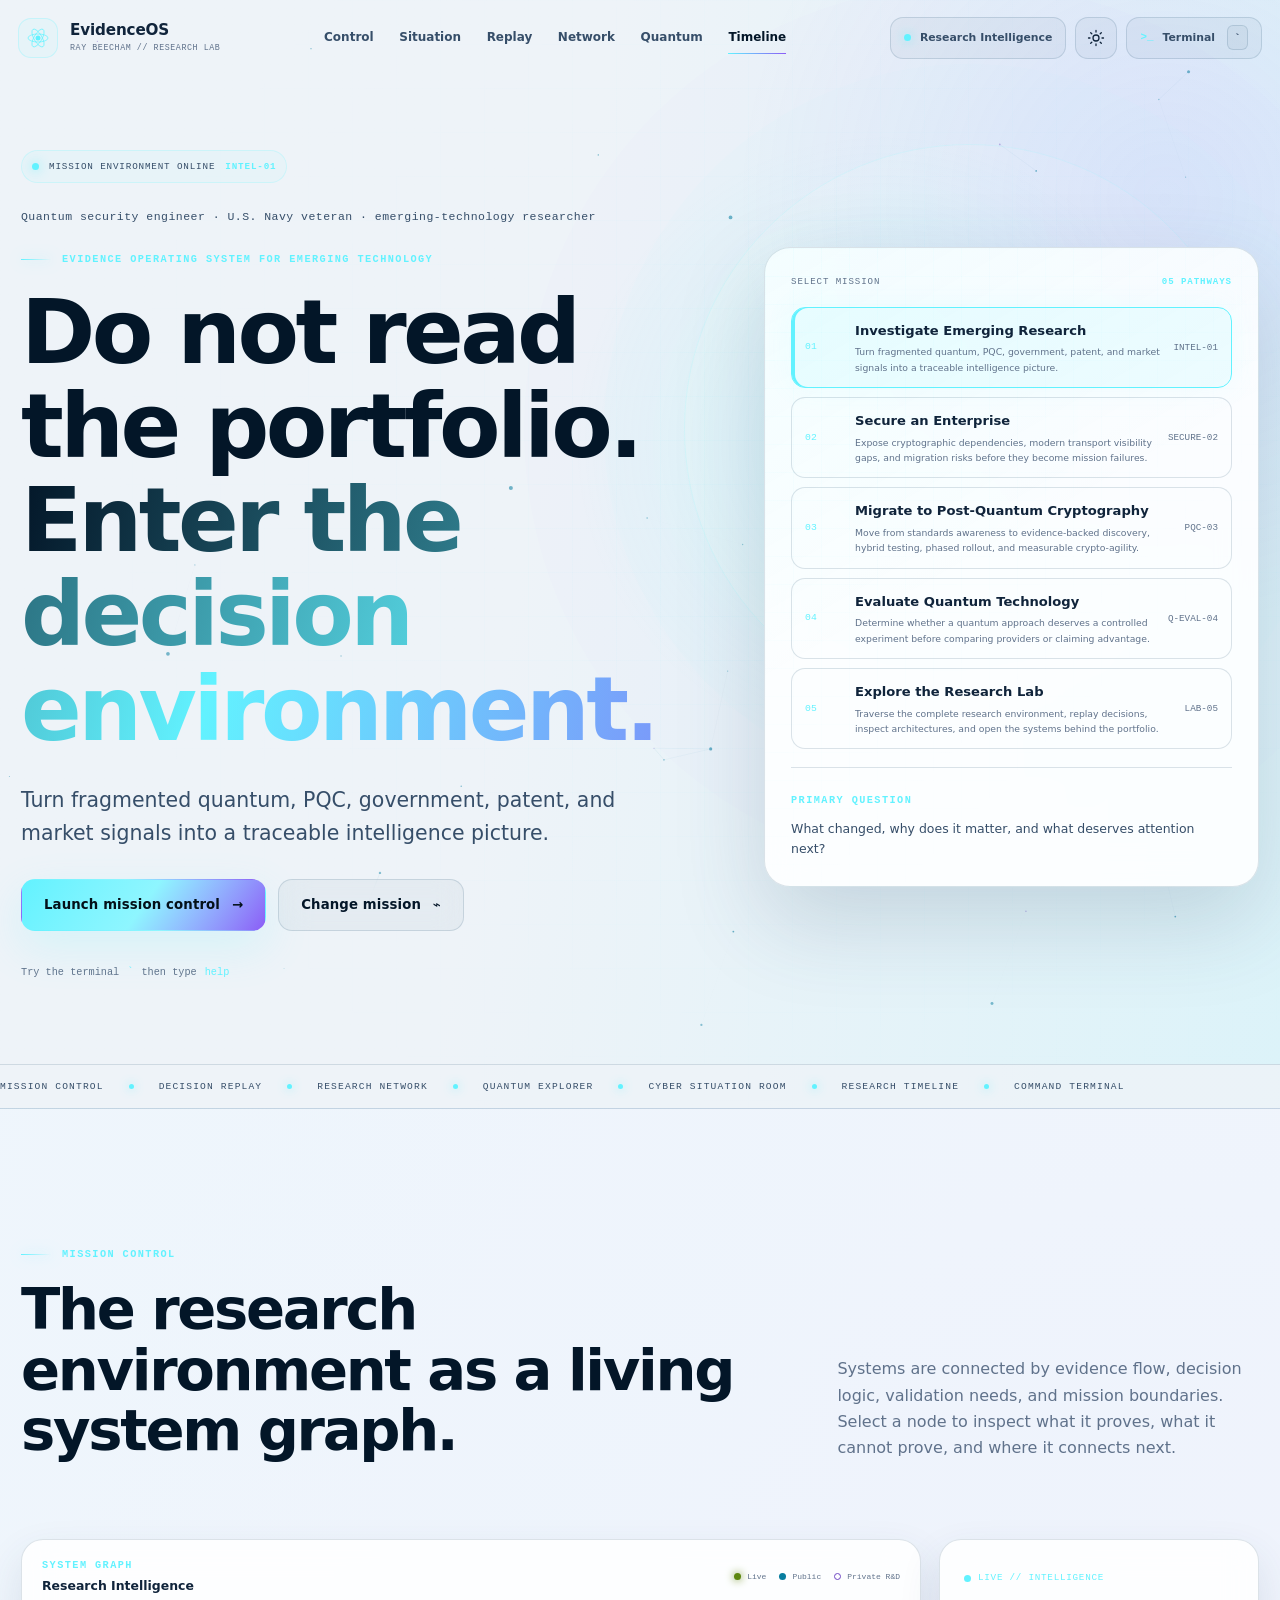
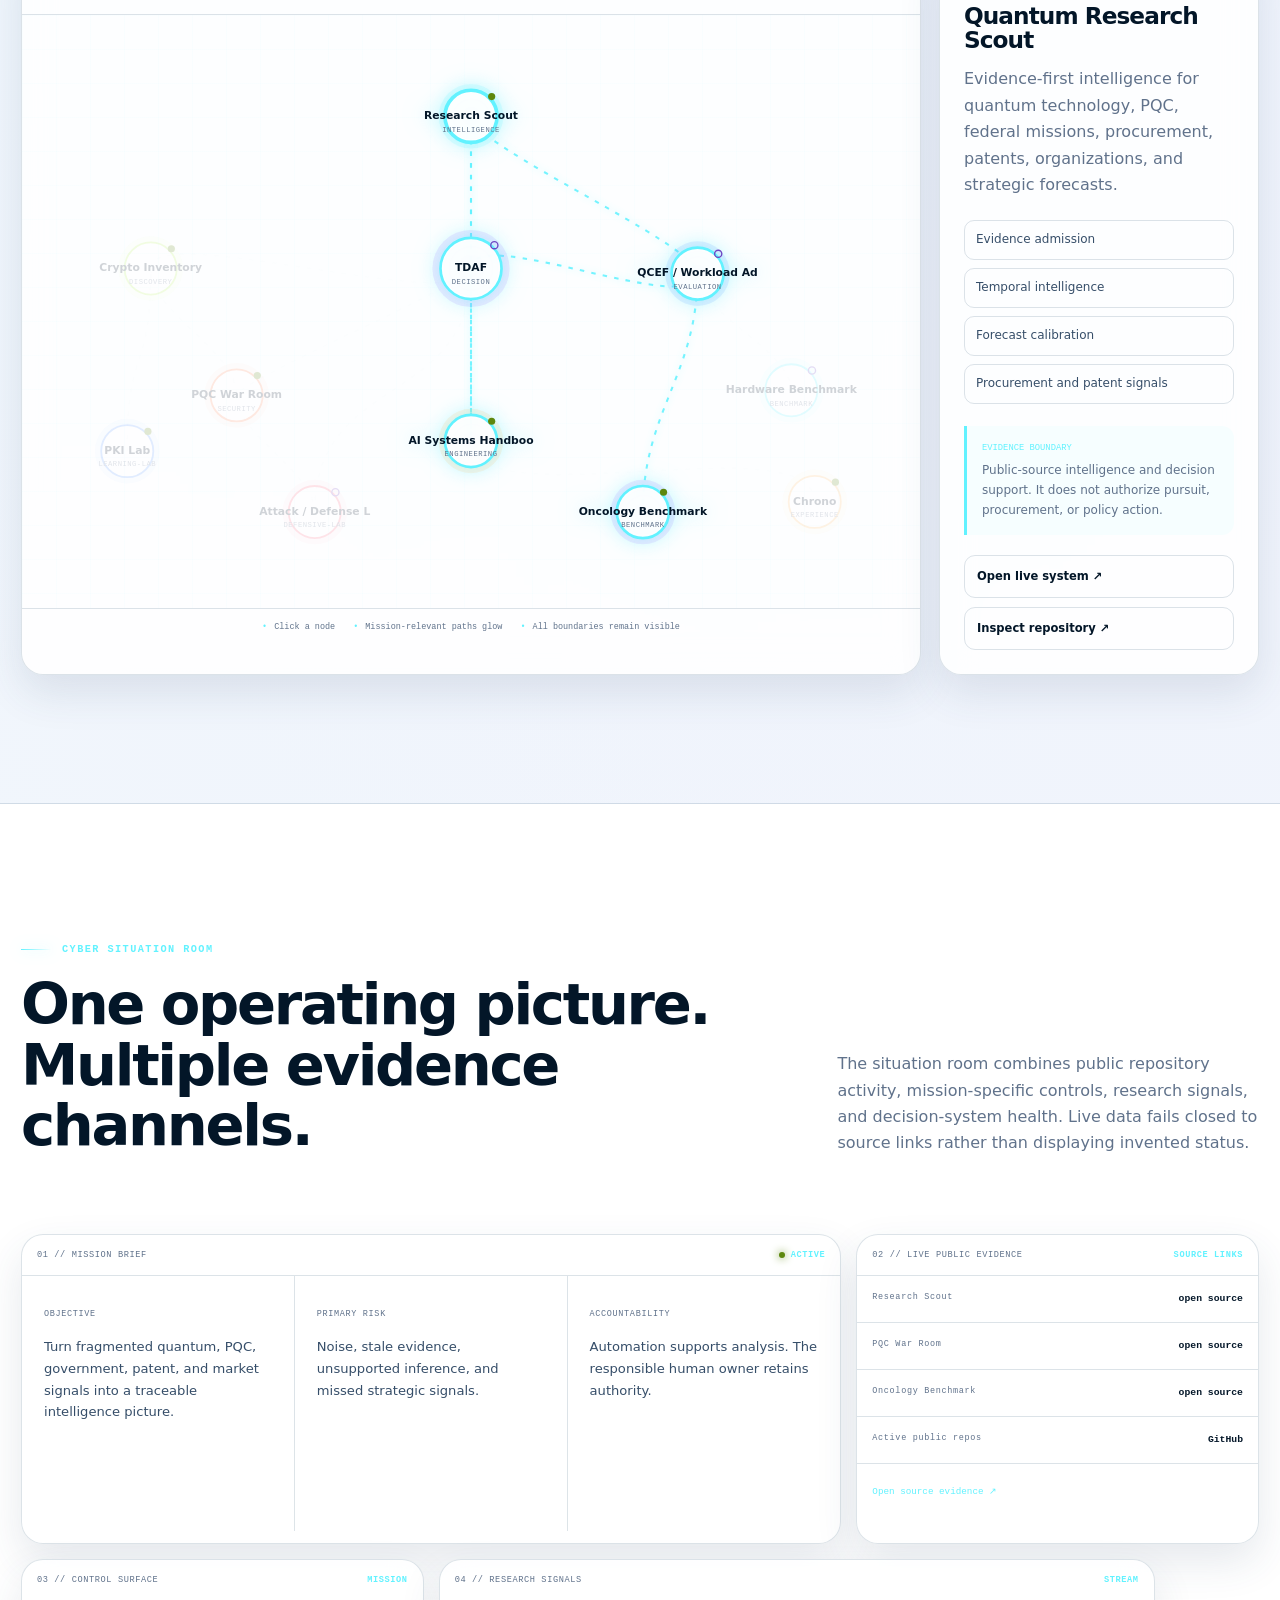
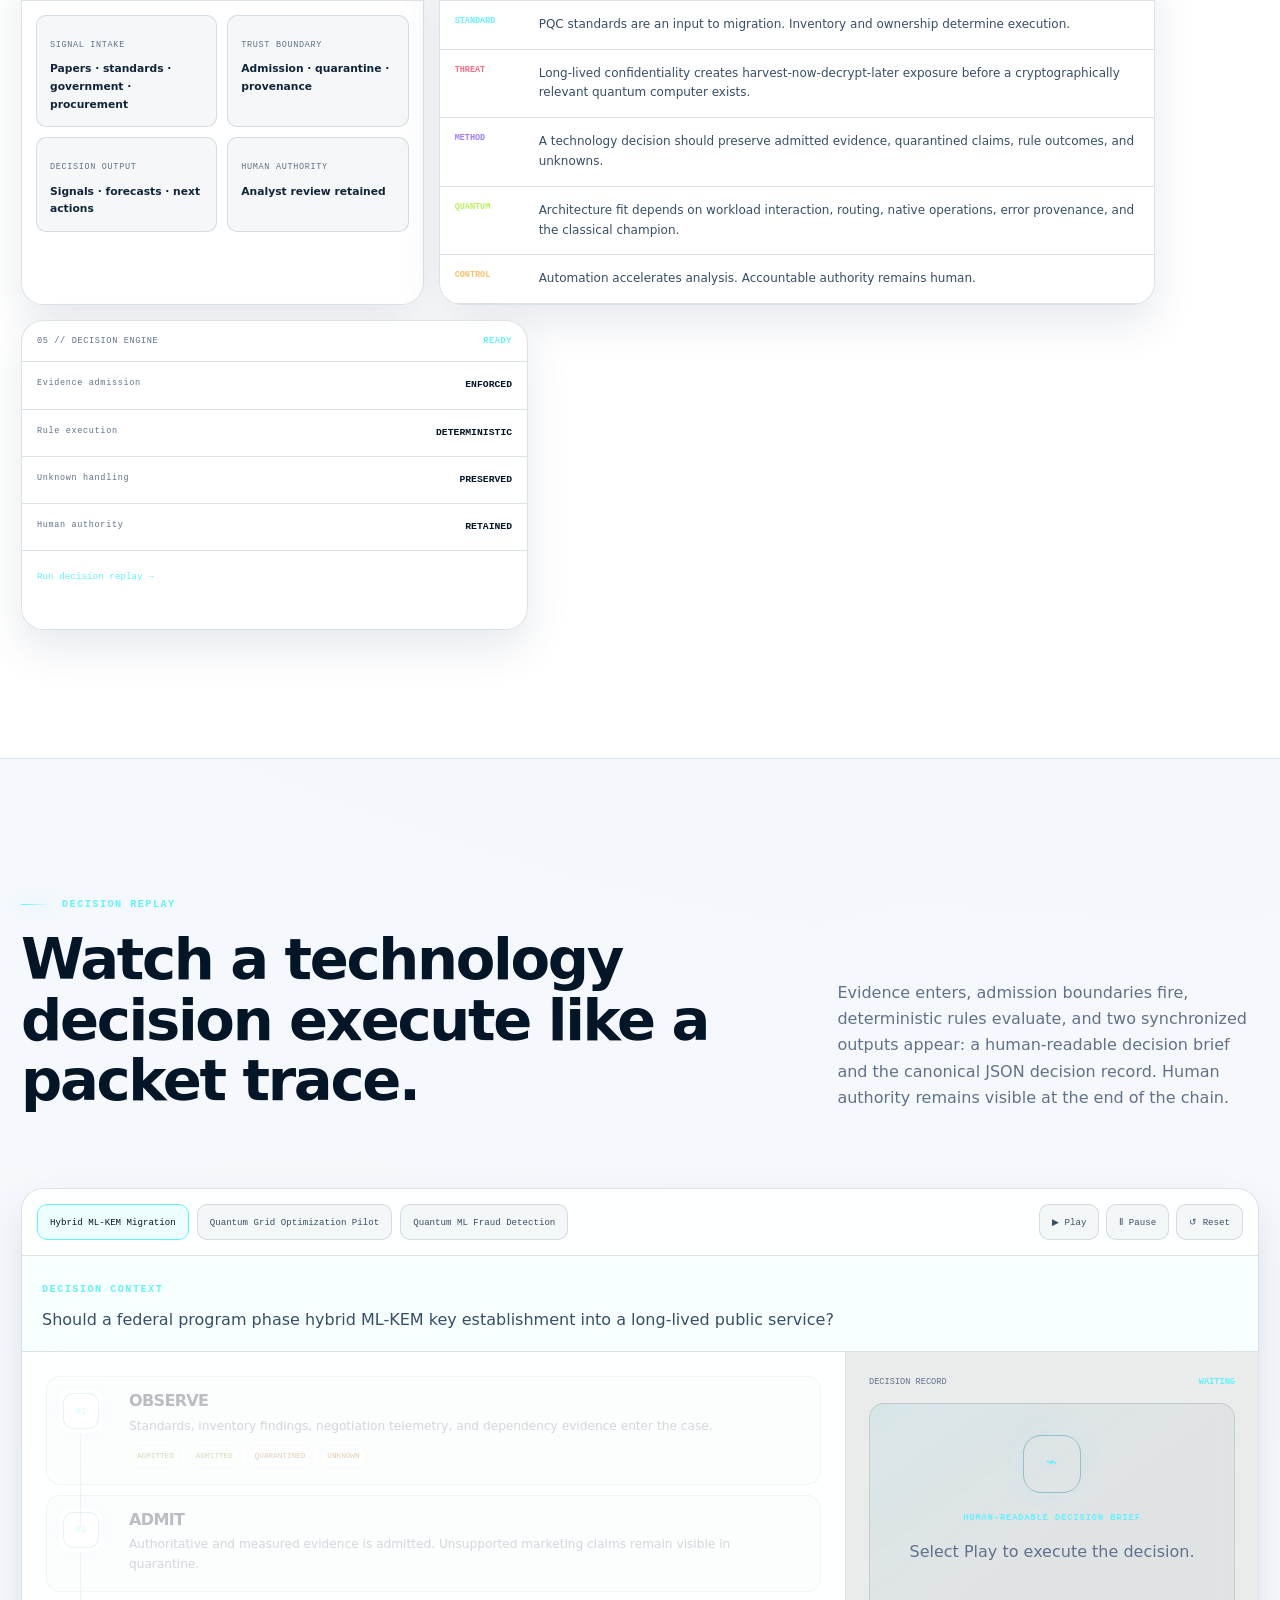
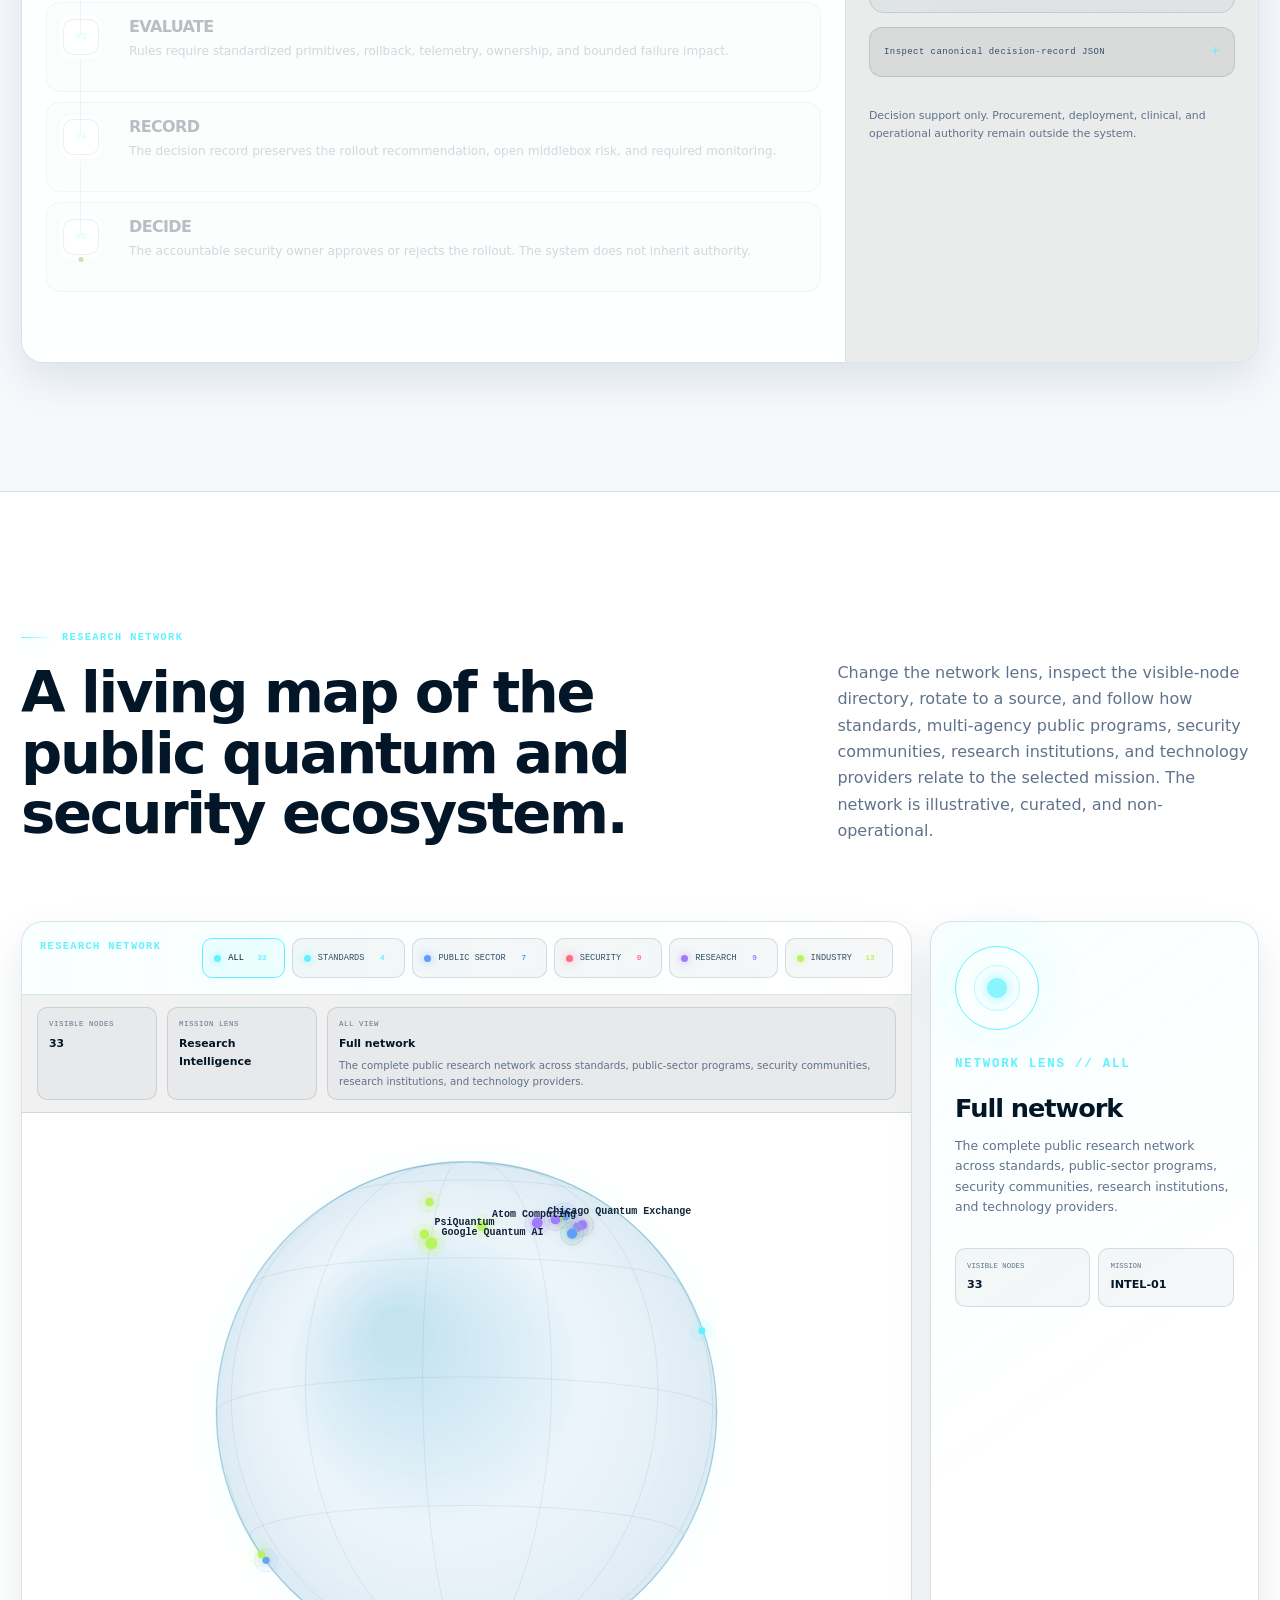
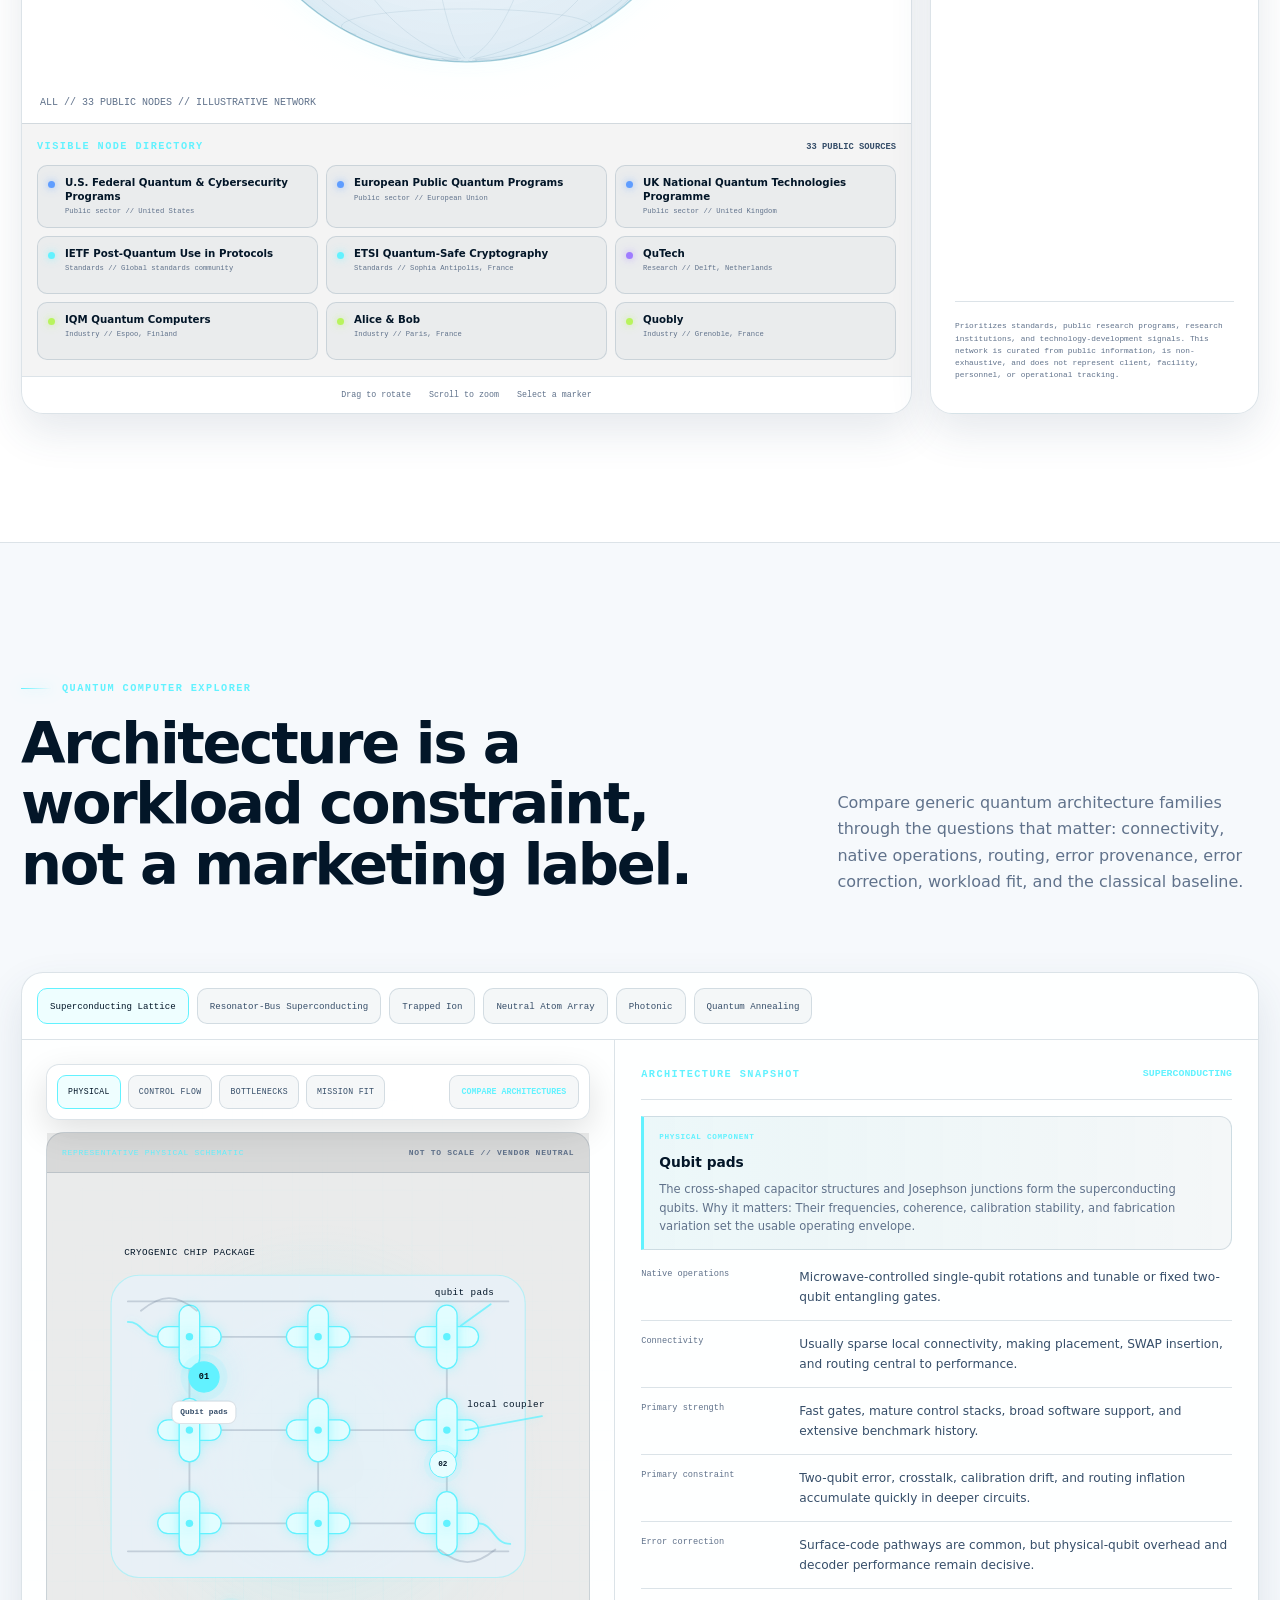
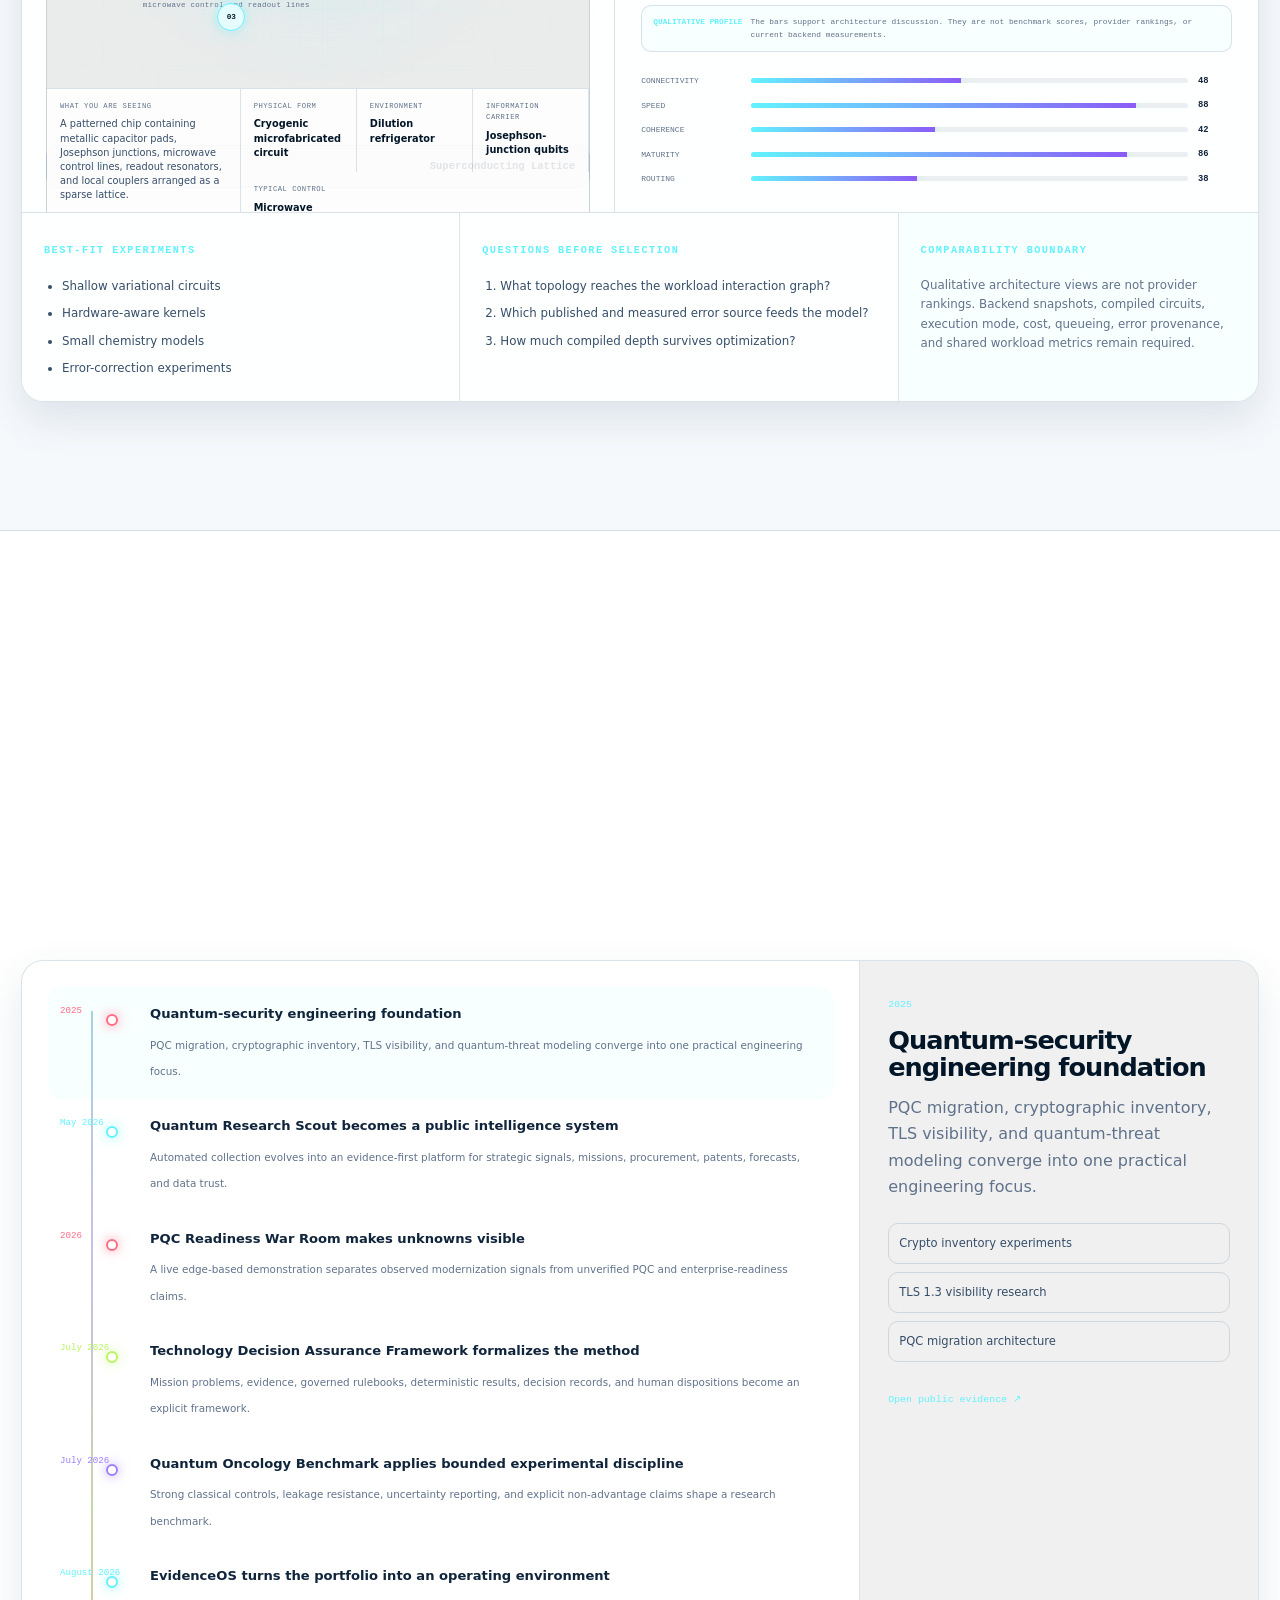
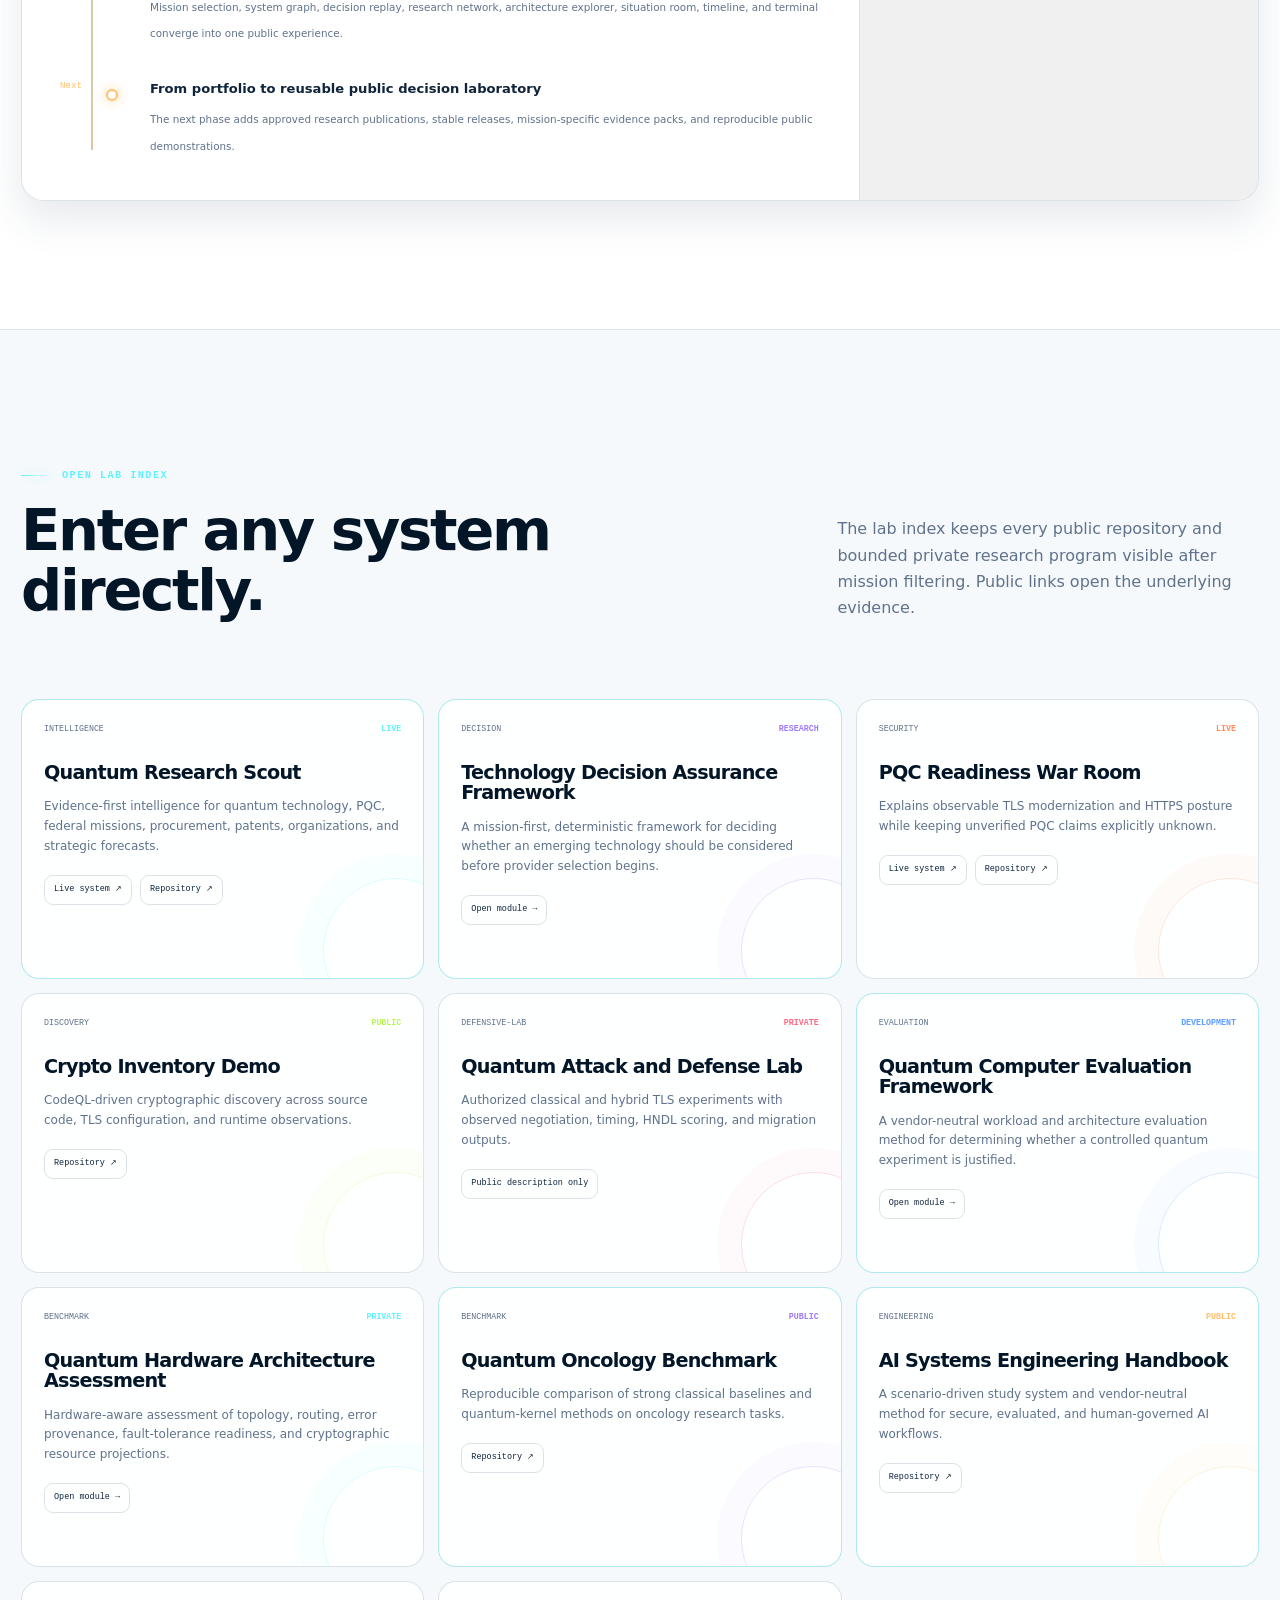
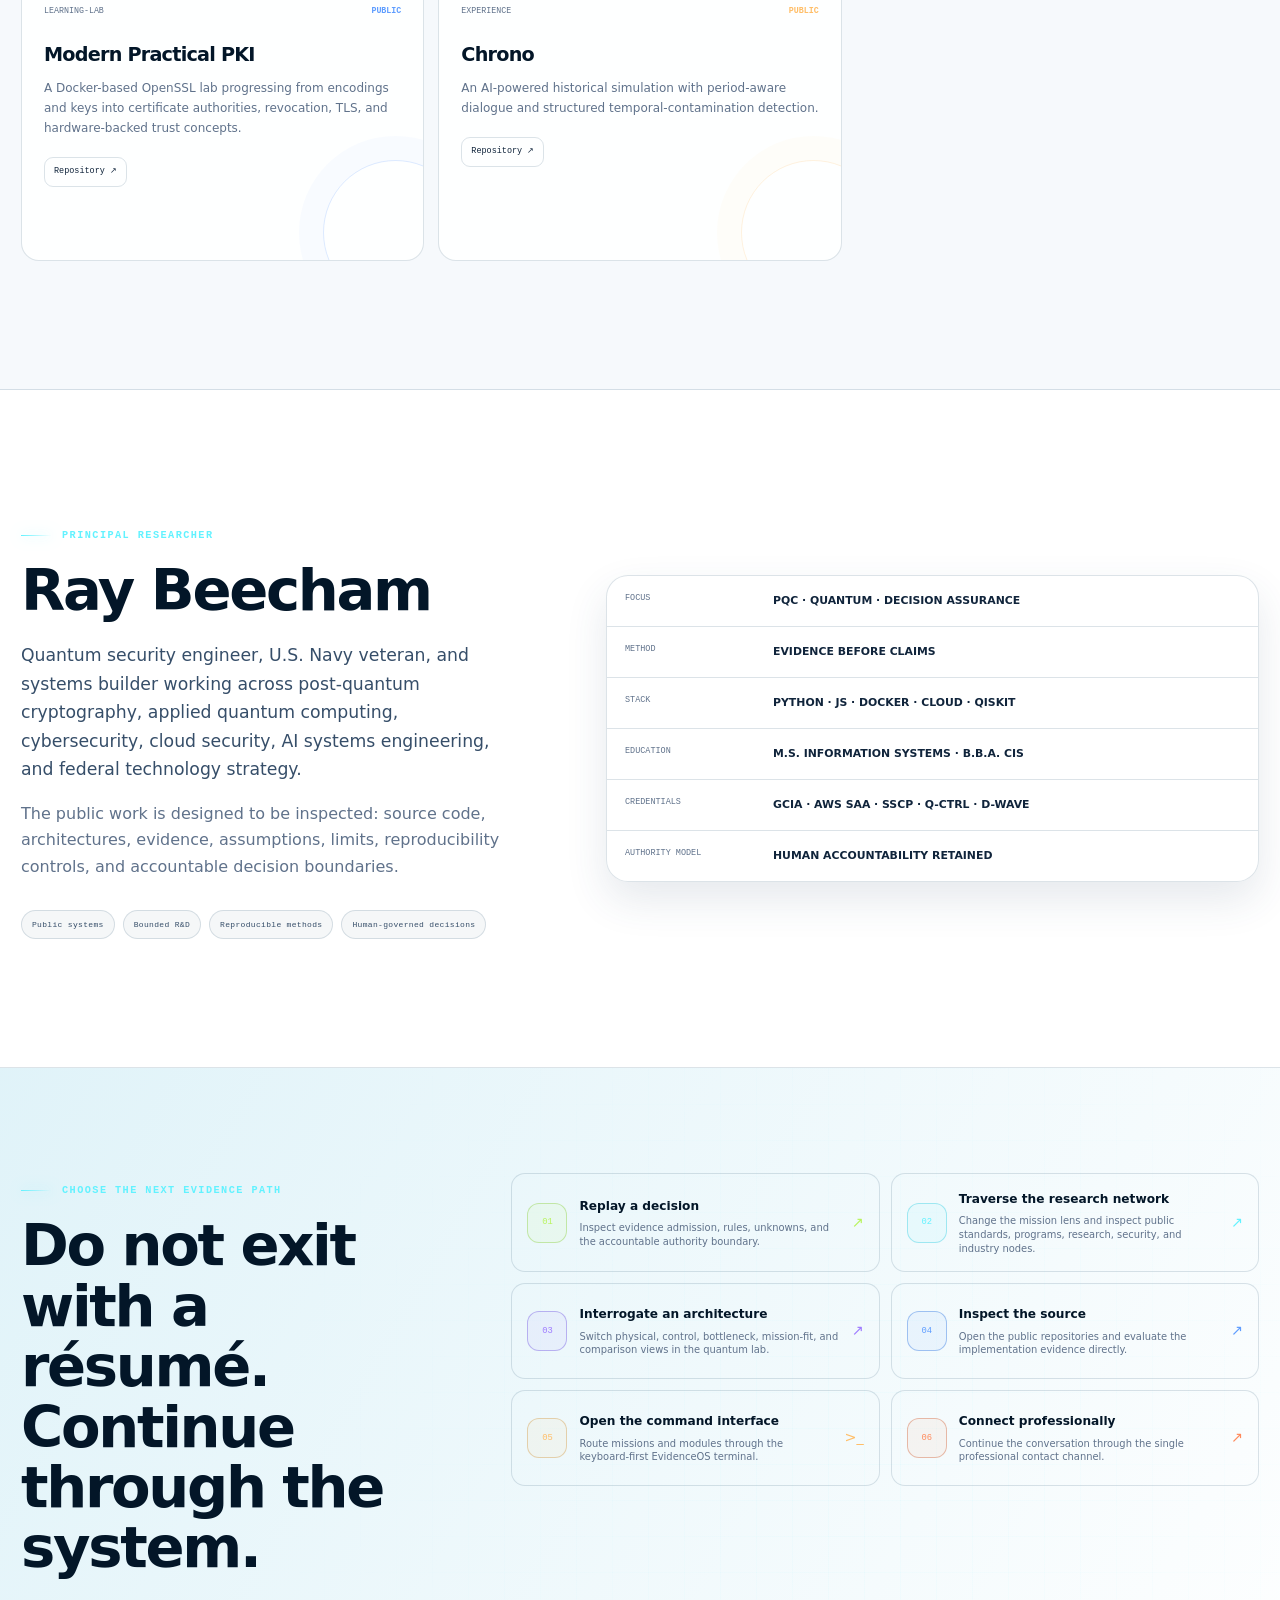
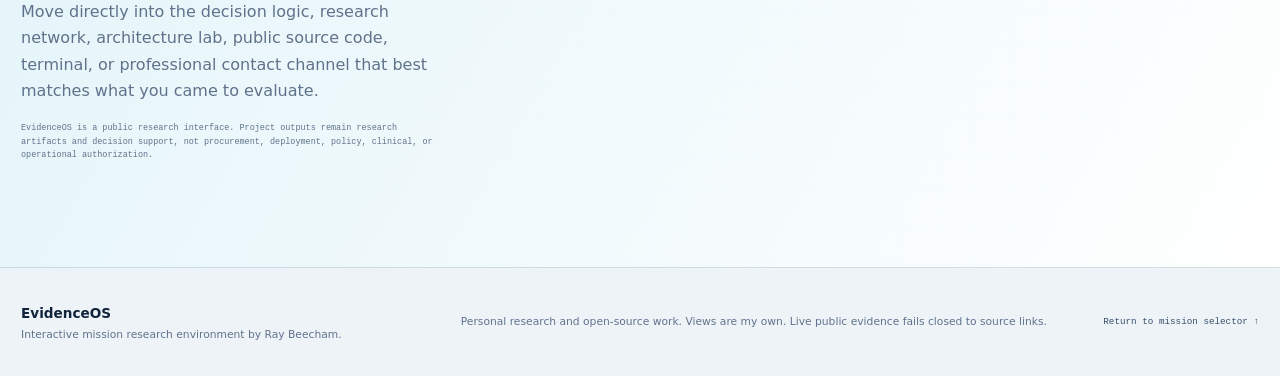
==== commit 29b4adad: "Refine EvidenceOS interaction, network density, and final routing" ====
--- a/site/index.html
+++ b/site/index.html
@@ -18,6 +18,7 @@
   <link rel="icon" href="assets/favicon.svg" type="image/svg+xml">
   <link rel="stylesheet" href="assets/evidence-os.css">
   <link rel="stylesheet" href="assets/evidence-os-refinements.css">
+  <link rel="stylesheet" href="assets/evidence-os-experience-v2.css">
   <title>EvidenceOS | Ray Beecham</title>
   <script>
     (() => {
@@ -397,9 +398,11 @@
 
   <script src="assets/evidence-os-data.js" defer></script>
   <script src="assets/evidence-os-public-data.js" defer></script>
+  <script src="assets/evidence-os-network-expansion.js" defer></script>
   <script src="assets/evidence-os-globe.js" defer></script>
   <script src="assets/evidence-os-terminal.js" defer></script>
   <script src="assets/evidence-os.js" defer></script>
   <script src="assets/evidence-os-refinements.js" defer></script>
+  <script src="assets/evidence-os-experience-v2.js" defer></script>
 </body>
 </html>
--- a/site/assets/evidence-os-experience-v2.css
+++ b/site/assets/evidence-os-experience-v2.css
@@ -0,0 +1,661 @@
+/* EvidenceOS experience refinement v2
+   Decision-trace termination, interactive quantum lab, and final action hub. */
+
+/* --------------------------------------------------------------------------
+   Decision Replay: discrete stage-to-stage spine segments
+   -------------------------------------------------------------------------- */
+.replay-trace::before {
+  display: none;
+}
+
+.replay-step:not(:last-child)::after {
+  content: "";
+  position: absolute;
+  top: 34px;
+  left: 33px;
+  z-index: 0;
+  width: 1px;
+  height: calc(100% + 10px);
+  background: linear-gradient(180deg, var(--mission), var(--mission-secondary));
+  box-shadow: 0 0 12px rgba(var(--mission-rgb), .28);
+  opacity: .46;
+  pointer-events: none;
+}
+
+.replay-step:last-child::after {
+  display: none;
+}
+
+.replay-step-index {
+  z-index: 2;
+}
+
+.replay-step:last-child .replay-step-index::after {
+  content: "";
+  position: absolute;
+  right: 50%;
+  bottom: -8px;
+  width: 5px;
+  height: 5px;
+  border-radius: 50%;
+  background: var(--lime);
+  box-shadow: 0 0 12px rgba(184, 244, 93, .75);
+  transform: translateX(50%);
+}
+
+/* --------------------------------------------------------------------------
+   Interactive Quantum Lab
+   -------------------------------------------------------------------------- */
+.quantum-interaction-toolbar {
+  position: relative;
+  z-index: 4;
+  display: flex;
+  align-items: center;
+  justify-content: space-between;
+  gap: 12px;
+  margin-bottom: 12px;
+  padding: 10px;
+  border: 1px solid var(--line);
+  border-radius: 13px;
+  background: var(--bg-panel);
+  box-shadow: 0 12px 34px rgba(0, 0, 0, .12);
+}
+
+.quantum-view-modes {
+  display: flex;
+  flex-wrap: wrap;
+  gap: 7px;
+}
+
+.quantum-view-modes button,
+.quantum-compare-toggle,
+.quantum-compare-close,
+.quantum-hotspot,
+.quantum-constraint-card,
+.quantum-workload-chip {
+  border: 1px solid var(--line);
+  background: var(--surface);
+  color: var(--muted-strong);
+  font-family: var(--mono);
+}
+
+.quantum-view-modes button {
+  min-height: 34px;
+  padding: 0 10px;
+  border-radius: 9px;
+  font-size: .51rem;
+  letter-spacing: .04em;
+}
+
+.quantum-view-modes button:hover,
+.quantum-view-modes button:focus-visible,
+.quantum-view-modes button[aria-pressed="true"] {
+  border-color: var(--architecture-accent, var(--mission));
+  background: color-mix(in srgb, var(--architecture-accent, var(--mission)) 10%, transparent);
+  color: var(--text-strong);
+}
+
+.quantum-compare-toggle {
+  min-height: 34px;
+  padding: 0 12px;
+  border-radius: 9px;
+  color: var(--architecture-accent, var(--mission));
+  font-size: .52rem;
+  font-weight: 700;
+  white-space: nowrap;
+}
+
+.quantum-compare-toggle:hover,
+.quantum-compare-toggle:focus-visible,
+.quantum-compare-toggle[aria-expanded="true"] {
+  border-color: var(--architecture-accent, var(--mission));
+  box-shadow: 0 0 18px color-mix(in srgb, var(--architecture-accent, var(--mission)) 12%, transparent);
+}
+
+.architecture-visual-shell {
+  overflow: visible;
+}
+
+.quantum-mode-layer {
+  position: absolute;
+  top: 58px;
+  right: 0;
+  bottom: 118px;
+  left: 0;
+  z-index: 4;
+  pointer-events: none;
+}
+
+.quantum-mode-layer > * {
+  pointer-events: auto;
+}
+
+.quantum-hotspot {
+  position: absolute;
+  display: grid;
+  place-items: center;
+  width: 28px;
+  height: 28px;
+  padding: 0;
+  border-color: var(--architecture-accent, var(--mission));
+  border-radius: 50%;
+  background: color-mix(in srgb, var(--architecture-accent, var(--mission)) 15%, var(--bg-panel-strong));
+  color: var(--text-strong);
+  font-size: .48rem;
+  font-weight: 800;
+  box-shadow:
+    0 0 0 5px color-mix(in srgb, var(--architecture-accent, var(--mission)) 7%, transparent),
+    0 0 18px color-mix(in srgb, var(--architecture-accent, var(--mission)) 28%, transparent);
+  transform: translate(-50%, -50%);
+  transition: transform 160ms ease, background 160ms ease, box-shadow 160ms ease;
+}
+
+.quantum-hotspot::after {
+  content: attr(data-label);
+  position: absolute;
+  top: 34px;
+  left: 50%;
+  min-width: max-content;
+  max-width: 150px;
+  padding: 5px 7px;
+  border: 1px solid var(--line);
+  border-radius: 7px;
+  background: var(--bg-panel-strong);
+  color: var(--muted-strong);
+  font-family: var(--mono);
+  font-size: .44rem;
+  font-weight: 600;
+  line-height: 1.25;
+  opacity: 0;
+  pointer-events: none;
+  transform: translate(-50%, -4px);
+  transition: opacity 160ms ease, transform 160ms ease;
+}
+
+.quantum-hotspot:hover,
+.quantum-hotspot:focus-visible,
+.quantum-hotspot.is-active {
+  background: var(--architecture-accent, var(--mission));
+  color: #031019;
+  transform: translate(-50%, -50%) scale(1.12);
+  box-shadow:
+    0 0 0 7px color-mix(in srgb, var(--architecture-accent, var(--mission)) 10%, transparent),
+    0 0 28px color-mix(in srgb, var(--architecture-accent, var(--mission)) 45%, transparent);
+}
+
+.quantum-hotspot:hover::after,
+.quantum-hotspot:focus-visible::after,
+.quantum-hotspot.is-active::after {
+  opacity: 1;
+  transform: translate(-50%, 0);
+}
+
+.quantum-control-flow {
+  position: absolute;
+  inset: 12% 8%;
+  border: 1px dashed color-mix(in srgb, var(--architecture-accent, var(--mission)) 36%, transparent);
+  border-radius: 42% 58% 45% 55%;
+  box-shadow: inset 0 0 55px color-mix(in srgb, var(--architecture-accent, var(--mission)) 5%, transparent);
+}
+
+.quantum-control-flow::before,
+.quantum-control-flow::after {
+  content: "";
+  position: absolute;
+  width: 10px;
+  height: 10px;
+  border-radius: 50%;
+  background: var(--architecture-accent, var(--mission));
+  box-shadow: 0 0 18px color-mix(in srgb, var(--architecture-accent, var(--mission)) 72%, transparent);
+  animation: quantumFlow 4.8s ease-in-out infinite;
+}
+
+.quantum-control-flow::before {
+  top: 12%;
+  left: 12%;
+}
+
+.quantum-control-flow::after {
+  right: 14%;
+  bottom: 16%;
+  animation-delay: -2.4s;
+}
+
+.quantum-control-steps {
+  position: absolute;
+  right: 7%;
+  bottom: 7%;
+  left: 7%;
+  display: grid;
+  grid-template-columns: repeat(3, minmax(0, 1fr));
+  gap: 7px;
+}
+
+.quantum-control-steps div {
+  padding: 8px;
+  border: 1px solid var(--line);
+  border-radius: 9px;
+  background: var(--bg-panel-strong);
+  text-align: center;
+}
+
+.quantum-control-steps span {
+  display: block;
+  color: var(--architecture-accent, var(--mission));
+  font-family: var(--mono);
+  font-size: .43rem;
+}
+
+.quantum-control-steps strong {
+  display: block;
+  margin-top: 3px;
+  font-size: .56rem;
+}
+
+.quantum-constraint-grid {
+  position: absolute;
+  inset: 9% 7%;
+  display: grid;
+  grid-template-columns: repeat(3, minmax(0, 1fr));
+  gap: 9px;
+  align-content: center;
+}
+
+.quantum-constraint-card {
+  min-height: 118px;
+  padding: 12px;
+  border-radius: 12px;
+  background:
+    linear-gradient(145deg, rgba(255, 190, 104, .08), transparent 52%),
+    var(--bg-panel-strong);
+  text-align: left;
+}
+
+.quantum-constraint-card:hover,
+.quantum-constraint-card:focus-visible,
+.quantum-constraint-card.is-active {
+  border-color: var(--amber);
+  box-shadow: 0 14px 34px rgba(0, 0, 0, .18);
+}
+
+.quantum-constraint-card span {
+  color: var(--amber);
+  font-size: .47rem;
+}
+
+.quantum-constraint-card strong {
+  display: block;
+  margin-top: 9px;
+  color: var(--text-strong);
+  font-size: .7rem;
+  line-height: 1.35;
+}
+
+.quantum-workload-grid {
+  position: absolute;
+  inset: 10% 8%;
+  display: grid;
+  grid-template-columns: repeat(2, minmax(0, 1fr));
+  gap: 10px;
+  align-content: center;
+}
+
+.quantum-workload-chip {
+  min-height: 74px;
+  padding: 11px 12px;
+  border-radius: 11px;
+  background: var(--bg-panel-strong);
+  text-align: left;
+}
+
+.quantum-workload-chip:hover,
+.quantum-workload-chip:focus-visible,
+.quantum-workload-chip.is-active {
+  border-color: var(--lime);
+  background: rgba(184, 244, 93, .06);
+}
+
+.quantum-workload-chip span {
+  display: block;
+  color: var(--lime);
+  font-size: .45rem;
+}
+
+.quantum-workload-chip strong {
+  display: block;
+  margin-top: 6px;
+  color: var(--text-strong);
+  font-size: .68rem;
+  line-height: 1.35;
+}
+
+.quantum-inspection-card {
+  display: grid;
+  gap: 7px;
+  margin: 16px 0 4px;
+  padding: 14px 15px;
+  border: 1px solid var(--line);
+  border-left: 3px solid var(--architecture-accent, var(--mission));
+  border-radius: 0 12px 12px 0;
+  background:
+    linear-gradient(90deg, color-mix(in srgb, var(--architecture-accent, var(--mission)) 6%, transparent), transparent),
+    var(--surface);
+}
+
+.quantum-inspection-card span {
+  color: var(--architecture-accent, var(--mission));
+  font-family: var(--mono);
+  font-size: .48rem;
+  font-weight: 700;
+  letter-spacing: .09em;
+  text-transform: uppercase;
+}
+
+.quantum-inspection-card strong {
+  color: var(--text-strong);
+  font-size: .86rem;
+}
+
+.quantum-inspection-card p {
+  margin: 0;
+  font-size: .72rem;
+  line-height: 1.58;
+}
+
+.quantum-compare-panel {
+  border-top: 1px solid var(--line);
+  background:
+    linear-gradient(145deg, rgba(var(--mission-rgb), .035), transparent 45%),
+    rgba(0, 0, 0, .06);
+}
+
+.quantum-compare-panel[hidden] {
+  display: none;
+}
+
+.quantum-compare-head {
+  display: flex;
+  align-items: center;
+  justify-content: space-between;
+  gap: 18px;
+  padding: 16px 20px;
+  border-bottom: 1px solid var(--line);
+}
+
+.quantum-compare-head > div:first-child {
+  display: grid;
+  gap: 4px;
+}
+
+.quantum-compare-head strong {
+  font-size: .86rem;
+}
+
+.quantum-compare-controls {
+  display: flex;
+  align-items: center;
+  gap: 9px;
+}
+
+.quantum-compare-controls label {
+  color: var(--muted);
+  font-family: var(--mono);
+  font-size: .49rem;
+}
+
+.quantum-compare-controls select {
+  min-height: 36px;
+  padding: 0 30px 0 10px;
+  border: 1px solid var(--line);
+  border-radius: 9px;
+  background: var(--bg-panel-strong);
+  color: var(--text-strong);
+  font-family: var(--mono);
+  font-size: .55rem;
+}
+
+.quantum-compare-close {
+  width: 36px;
+  height: 36px;
+  border-radius: 9px;
+  font-size: 1rem;
+}
+
+.quantum-compare-grid {
+  display: grid;
+  grid-template-columns: 130px repeat(2, minmax(0, 1fr));
+}
+
+.quantum-compare-grid > div {
+  min-height: 74px;
+  padding: 13px 15px;
+  border-right: 1px solid var(--line);
+  border-bottom: 1px solid var(--line);
+}
+
+.quantum-compare-grid > div:nth-child(3n) {
+  border-right: 0;
+}
+
+.quantum-compare-grid .compare-label {
+  color: var(--muted);
+  background: rgba(0, 0, 0, .045);
+  font-family: var(--mono);
+  font-size: .49rem;
+  text-transform: uppercase;
+}
+
+.quantum-compare-grid .compare-value strong {
+  display: block;
+  margin-bottom: 5px;
+  color: var(--text-strong);
+  font-size: .7rem;
+}
+
+.quantum-compare-grid .compare-value p {
+  margin: 0;
+  font-size: .66rem;
+  line-height: 1.5;
+}
+
+.compare-meter {
+  display: grid;
+  grid-template-columns: 1fr 28px;
+  gap: 8px;
+  align-items: center;
+  margin-top: 7px;
+}
+
+.compare-meter i {
+  height: 5px;
+  border-radius: 999px;
+  background: var(--surface-strong);
+  overflow: hidden;
+}
+
+.compare-meter i::after {
+  content: "";
+  display: block;
+  width: var(--score, 0%);
+  height: 100%;
+  background: var(--compare-color, var(--mission));
+}
+
+.compare-meter span {
+  font-family: var(--mono);
+  font-size: .5rem;
+}
+
+/* --------------------------------------------------------------------------
+   Profile and final action hub
+   -------------------------------------------------------------------------- */
+.profile-method-strip {
+  display: flex;
+  flex-wrap: wrap;
+  gap: 8px;
+  margin-top: 30px;
+}
+
+.profile-method-strip span {
+  padding: 7px 10px;
+  border: 1px solid var(--line);
+  border-radius: 999px;
+  background: var(--surface);
+  color: var(--muted-strong);
+  font-family: var(--mono);
+  font-size: .5rem;
+  letter-spacing: .04em;
+}
+
+.contact-layout.is-action-hub {
+  grid-template-columns: minmax(0, .72fr) minmax(520px, 1.28fr);
+  align-items: start;
+}
+
+.next-path-grid {
+  display: grid;
+  grid-template-columns: repeat(2, minmax(0, 1fr));
+  gap: 11px;
+}
+
+.next-path-card {
+  position: relative;
+  display: grid;
+  grid-template-columns: 40px minmax(0, 1fr) auto;
+  gap: 12px;
+  align-items: center;
+  min-height: 96px;
+  padding: 15px;
+  border: 1px solid var(--line);
+  border-radius: 14px;
+  background: rgba(255, 255, 255, .03);
+  color: var(--text);
+  text-align: left;
+  transition: transform 180ms ease, border-color 180ms ease, background 180ms ease, box-shadow 180ms ease;
+}
+
+.next-path-card:hover,
+.next-path-card:focus-visible {
+  border-color: var(--path-color, var(--mission));
+  background: color-mix(in srgb, var(--path-color, var(--mission)) 7%, transparent);
+  box-shadow: 0 16px 42px rgba(0, 0, 0, .18);
+  transform: translateY(-3px);
+}
+
+.next-path-card > span:first-child {
+  display: grid;
+  place-items: center;
+  width: 40px;
+  height: 40px;
+  border: 1px solid color-mix(in srgb, var(--path-color, var(--mission)) 42%, var(--line));
+  border-radius: 12px;
+  color: var(--path-color, var(--mission));
+  background: color-mix(in srgb, var(--path-color, var(--mission)) 7%, transparent);
+  font-family: var(--mono);
+  font-size: .55rem;
+}
+
+.next-path-card strong {
+  display: block;
+  margin-bottom: 5px;
+  color: var(--text-strong);
+  font-size: .76rem;
+}
+
+.next-path-card small {
+  display: block;
+  color: var(--muted);
+  font-size: .62rem;
+  line-height: 1.4;
+}
+
+.next-path-card > i {
+  color: var(--path-color, var(--mission));
+  font-style: normal;
+  font-size: .9rem;
+}
+
+.next-path-card.is-terminal {
+  width: 100%;
+}
+
+.action-hub-boundary {
+  margin: 18px 0 0;
+  color: var(--muted);
+  font-family: var(--mono);
+  font-size: .53rem;
+  line-height: 1.55;
+}
+
+@keyframes quantumFlow {
+  0%, 100% { transform: translate(0, 0) scale(.8); opacity: .35; }
+  50% { transform: translate(26px, 18px) scale(1.15); opacity: 1; }
+}
+
+@media (max-width: 1060px) {
+  .contact-layout.is-action-hub {
+    grid-template-columns: 1fr;
+  }
+
+  .quantum-constraint-grid {
+    grid-template-columns: 1fr;
+    inset: 5% 12%;
+  }
+
+  .quantum-constraint-card {
+    min-height: 76px;
+  }
+}
+
+@media (max-width: 760px) {
+  .replay-step:not(:last-child)::after {
+    left: 31px;
+  }
+
+  .quantum-interaction-toolbar,
+  .quantum-compare-head {
+    align-items: stretch;
+    flex-direction: column;
+  }
+
+  .quantum-compare-toggle {
+    width: 100%;
+  }
+
+  .quantum-mode-layer {
+    top: 58px;
+    bottom: 150px;
+  }
+
+  .quantum-workload-grid,
+  .quantum-constraint-grid {
+    grid-template-columns: 1fr;
+    inset: 4% 8%;
+    overflow: auto;
+  }
+
+  .quantum-control-steps {
+    grid-template-columns: 1fr;
+  }
+
+  .quantum-compare-controls {
+    align-items: stretch;
+    flex-direction: column;
+  }
+
+  .quantum-compare-grid {
+    grid-template-columns: 94px repeat(2, minmax(0, 1fr));
+    overflow-x: auto;
+  }
+
+  .next-path-grid {
+    grid-template-columns: 1fr;
+  }
+}
+
+@media (prefers-reduced-motion: reduce) {
+  .quantum-control-flow::before,
+  .quantum-control-flow::after {
+    animation: none !important;
+  }
+}
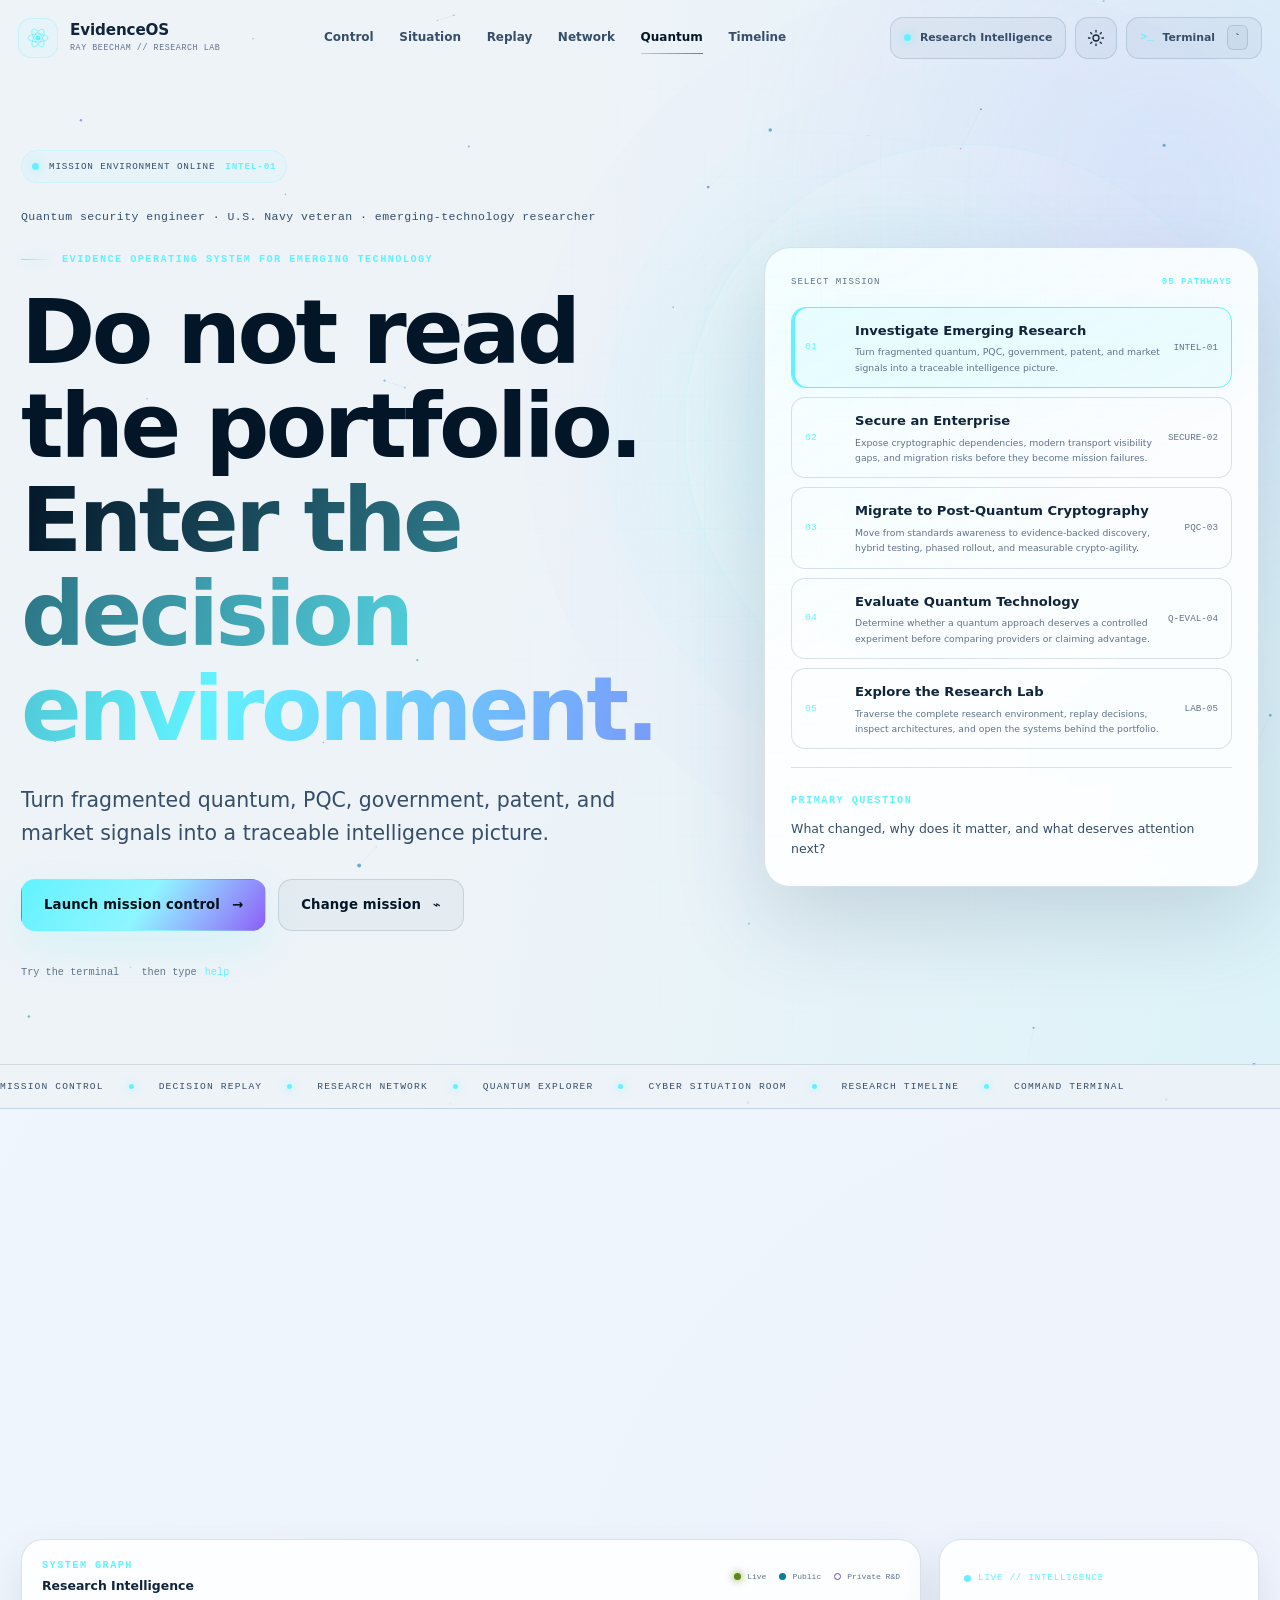
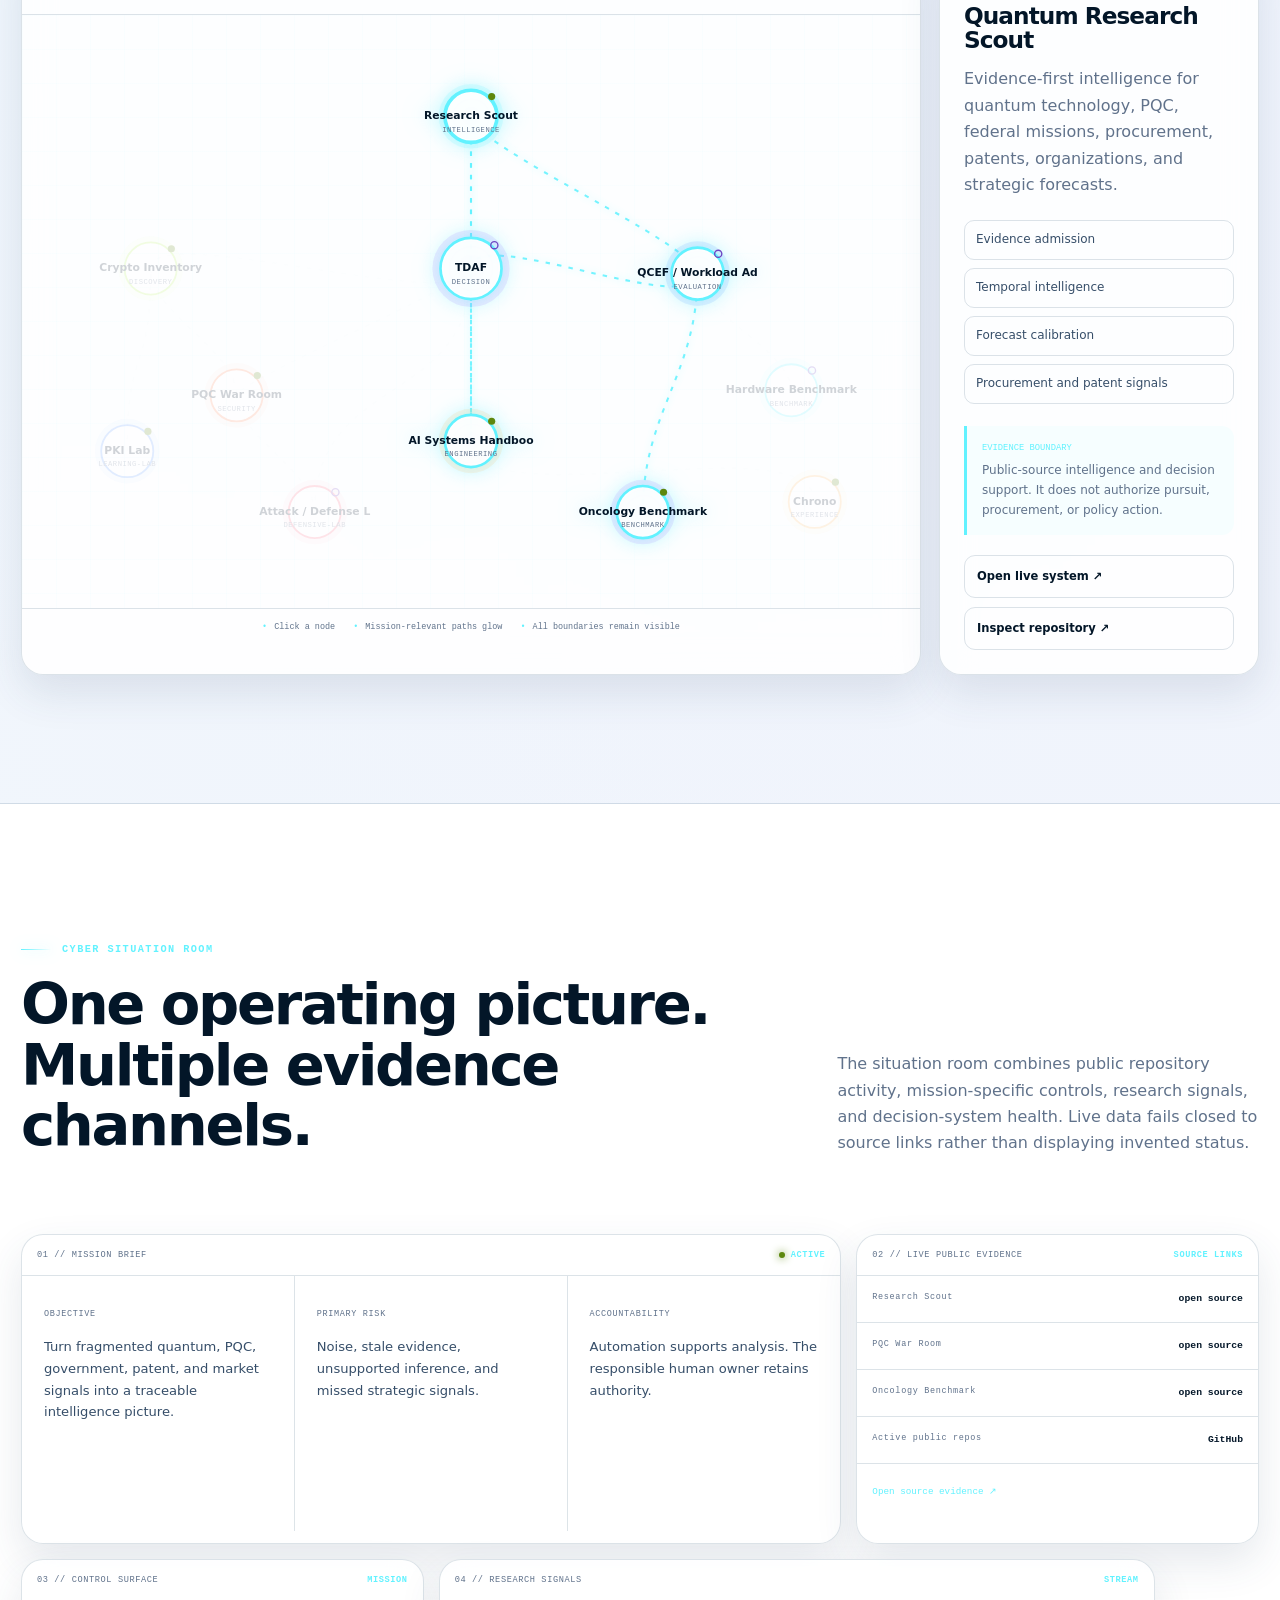
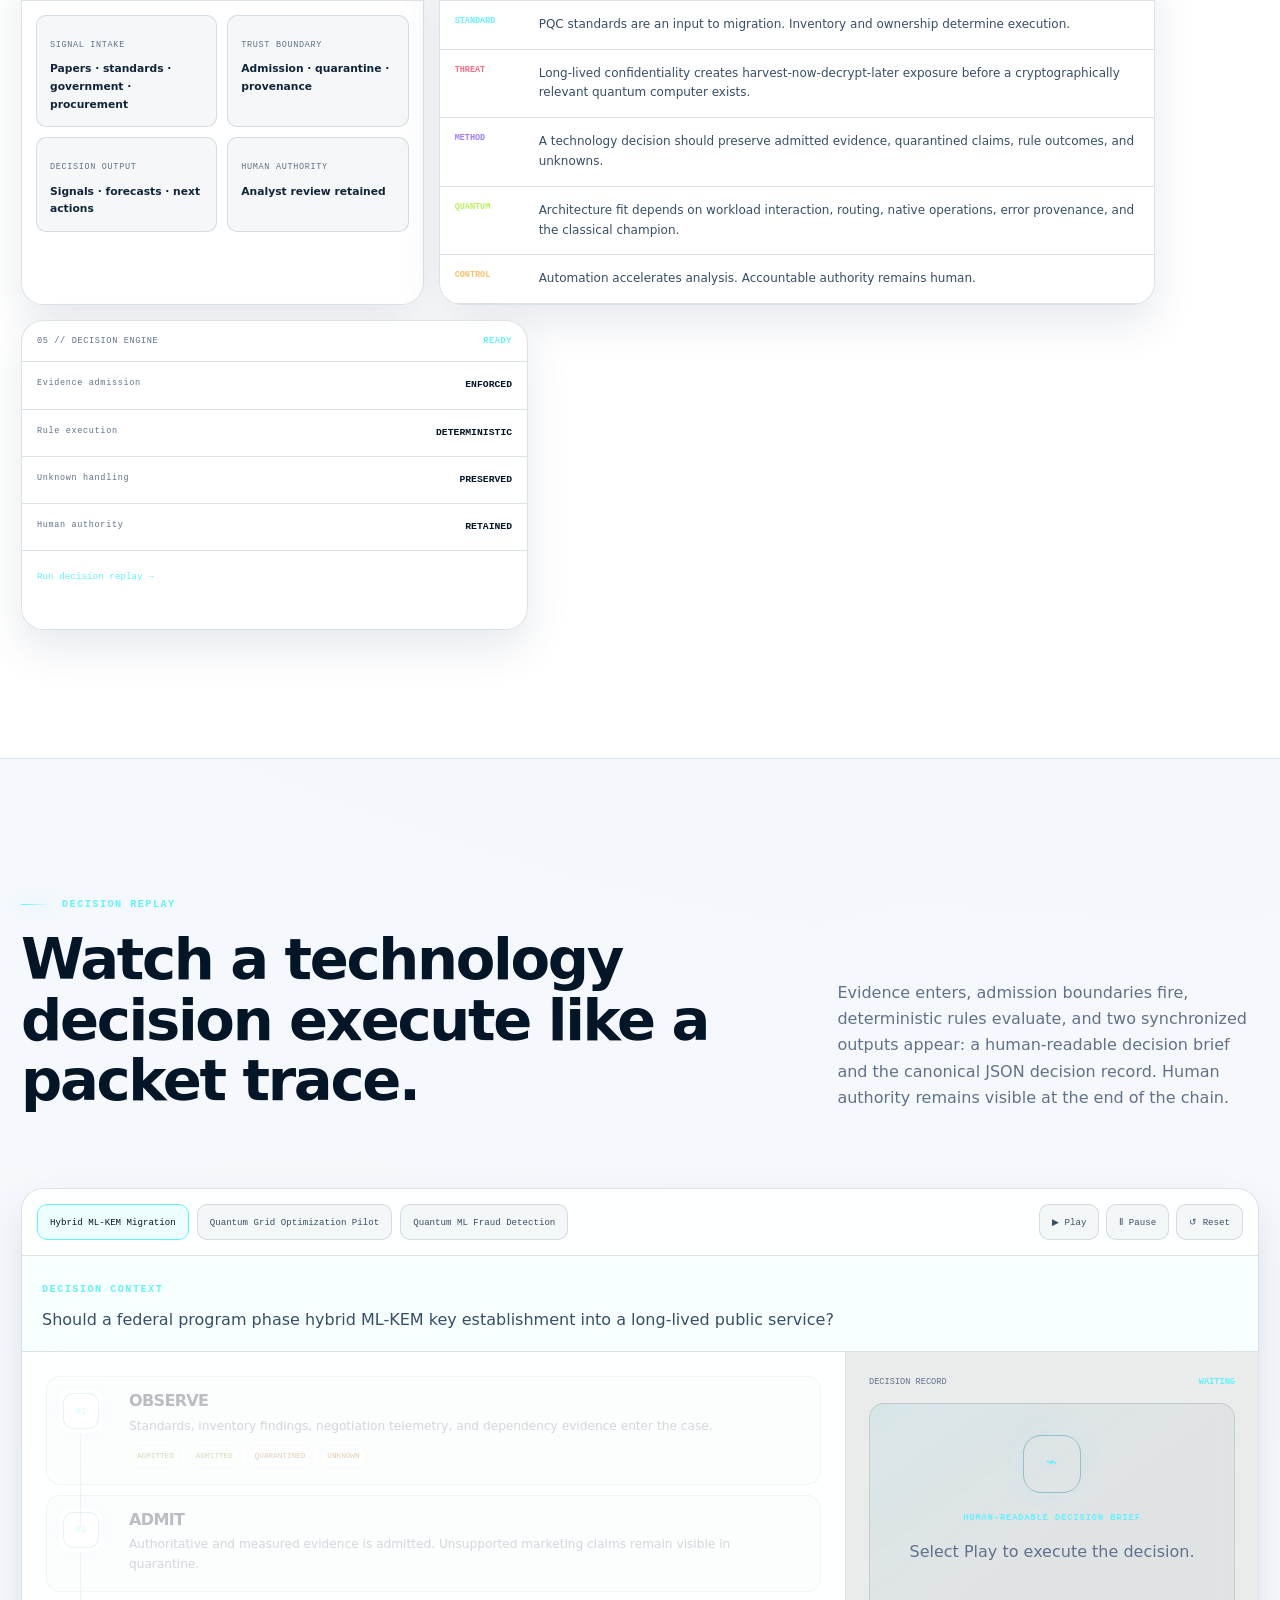
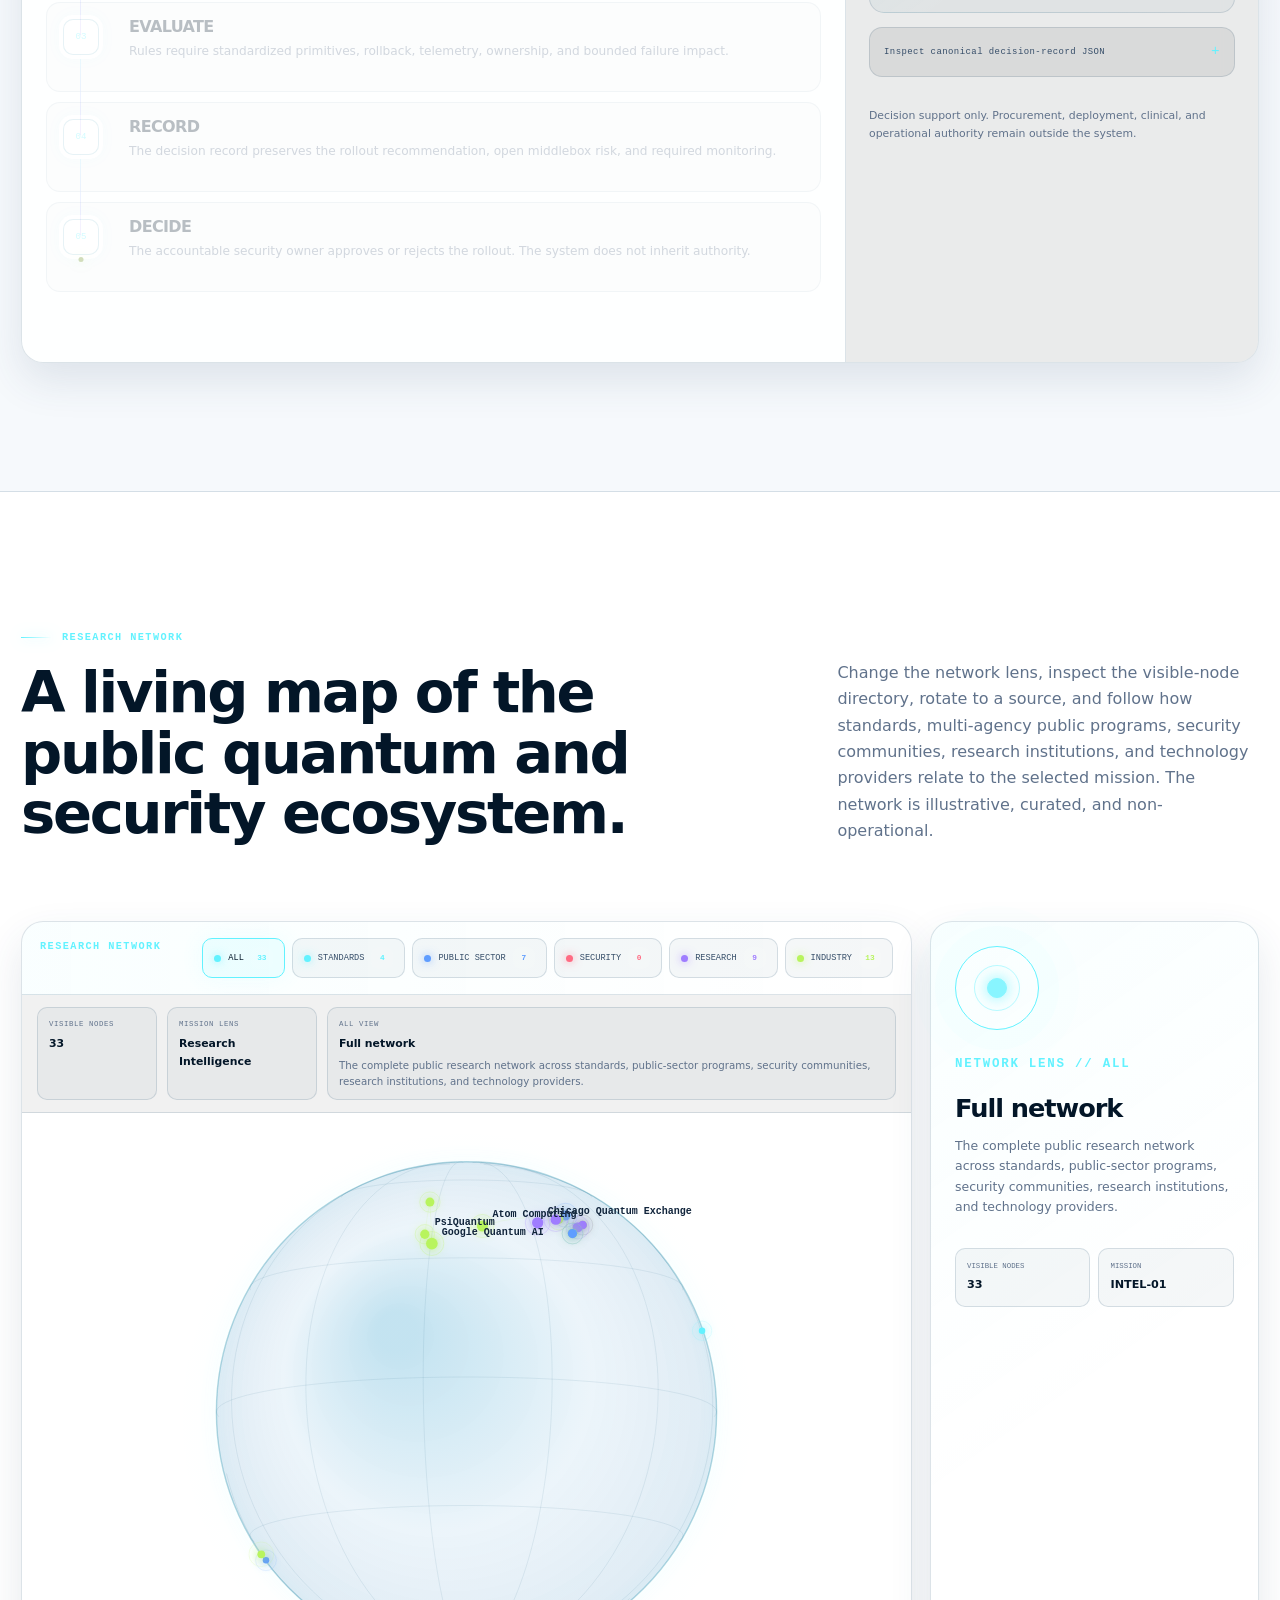
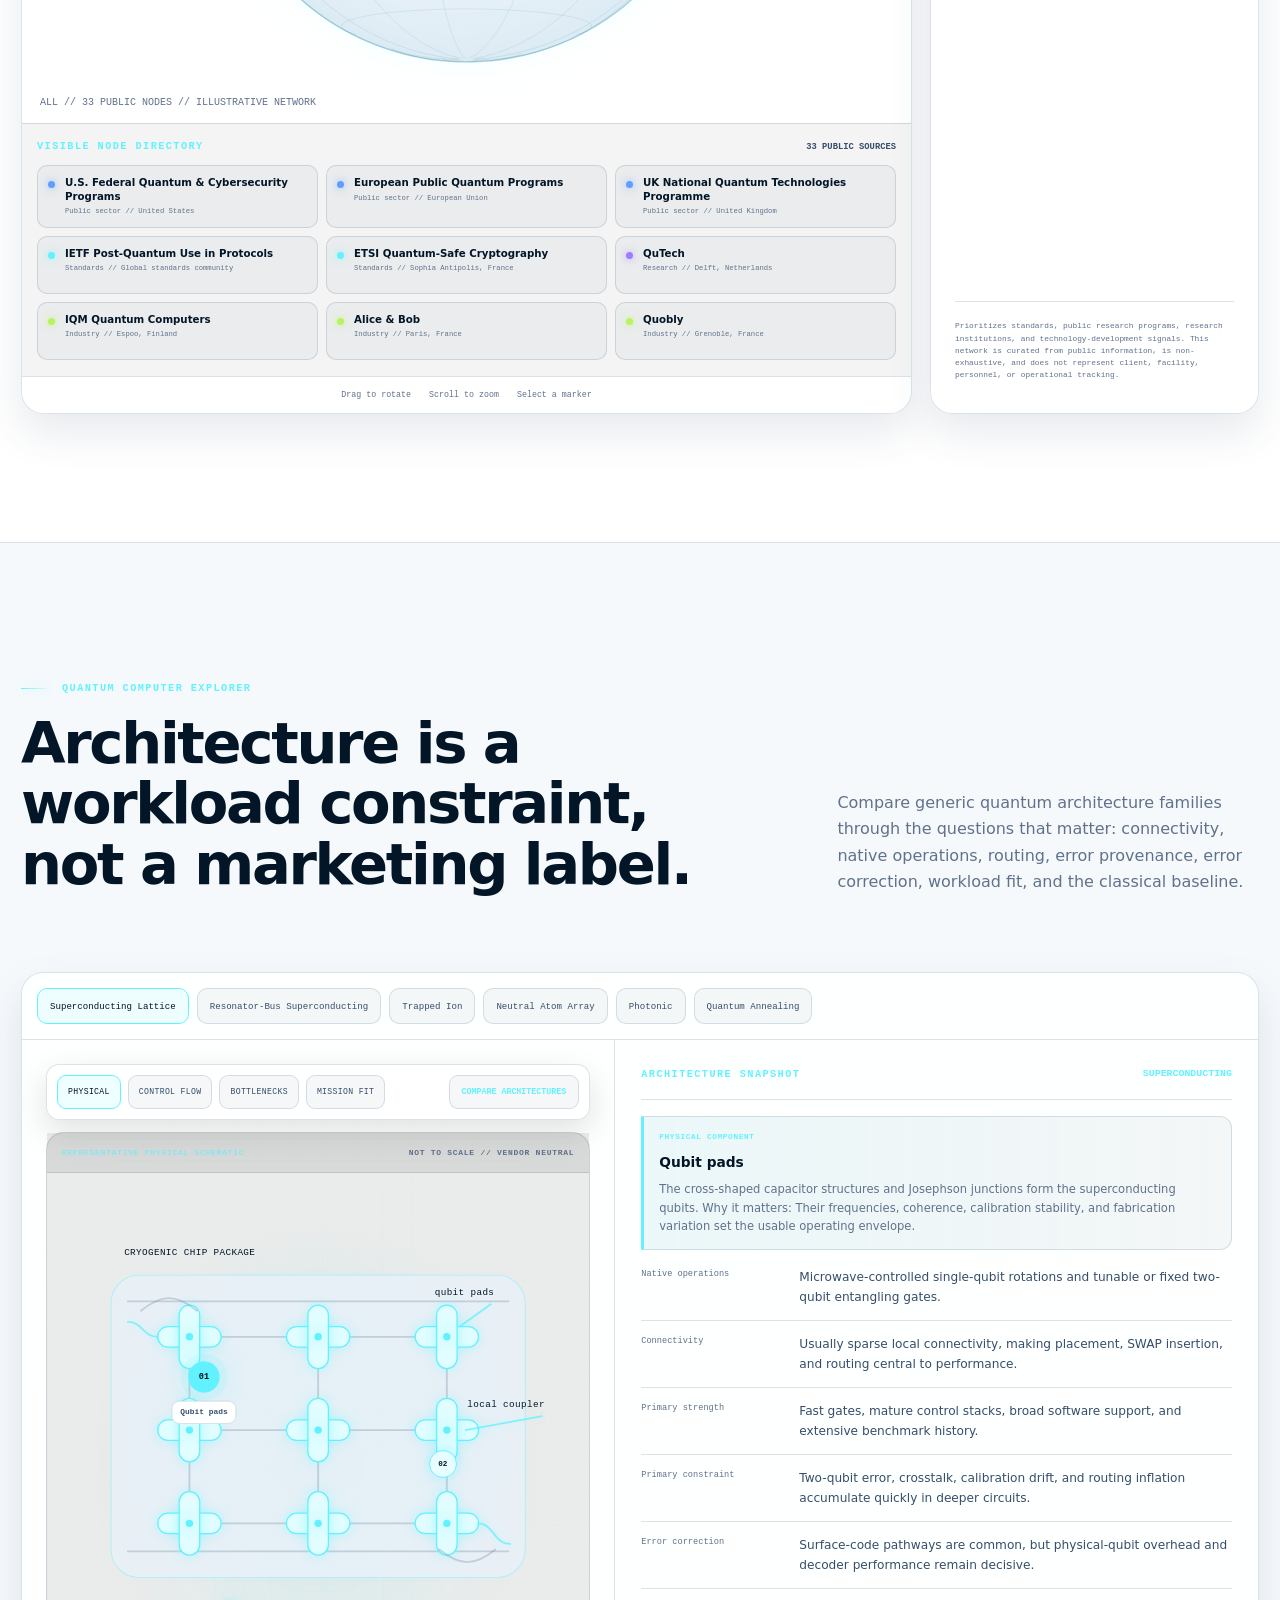
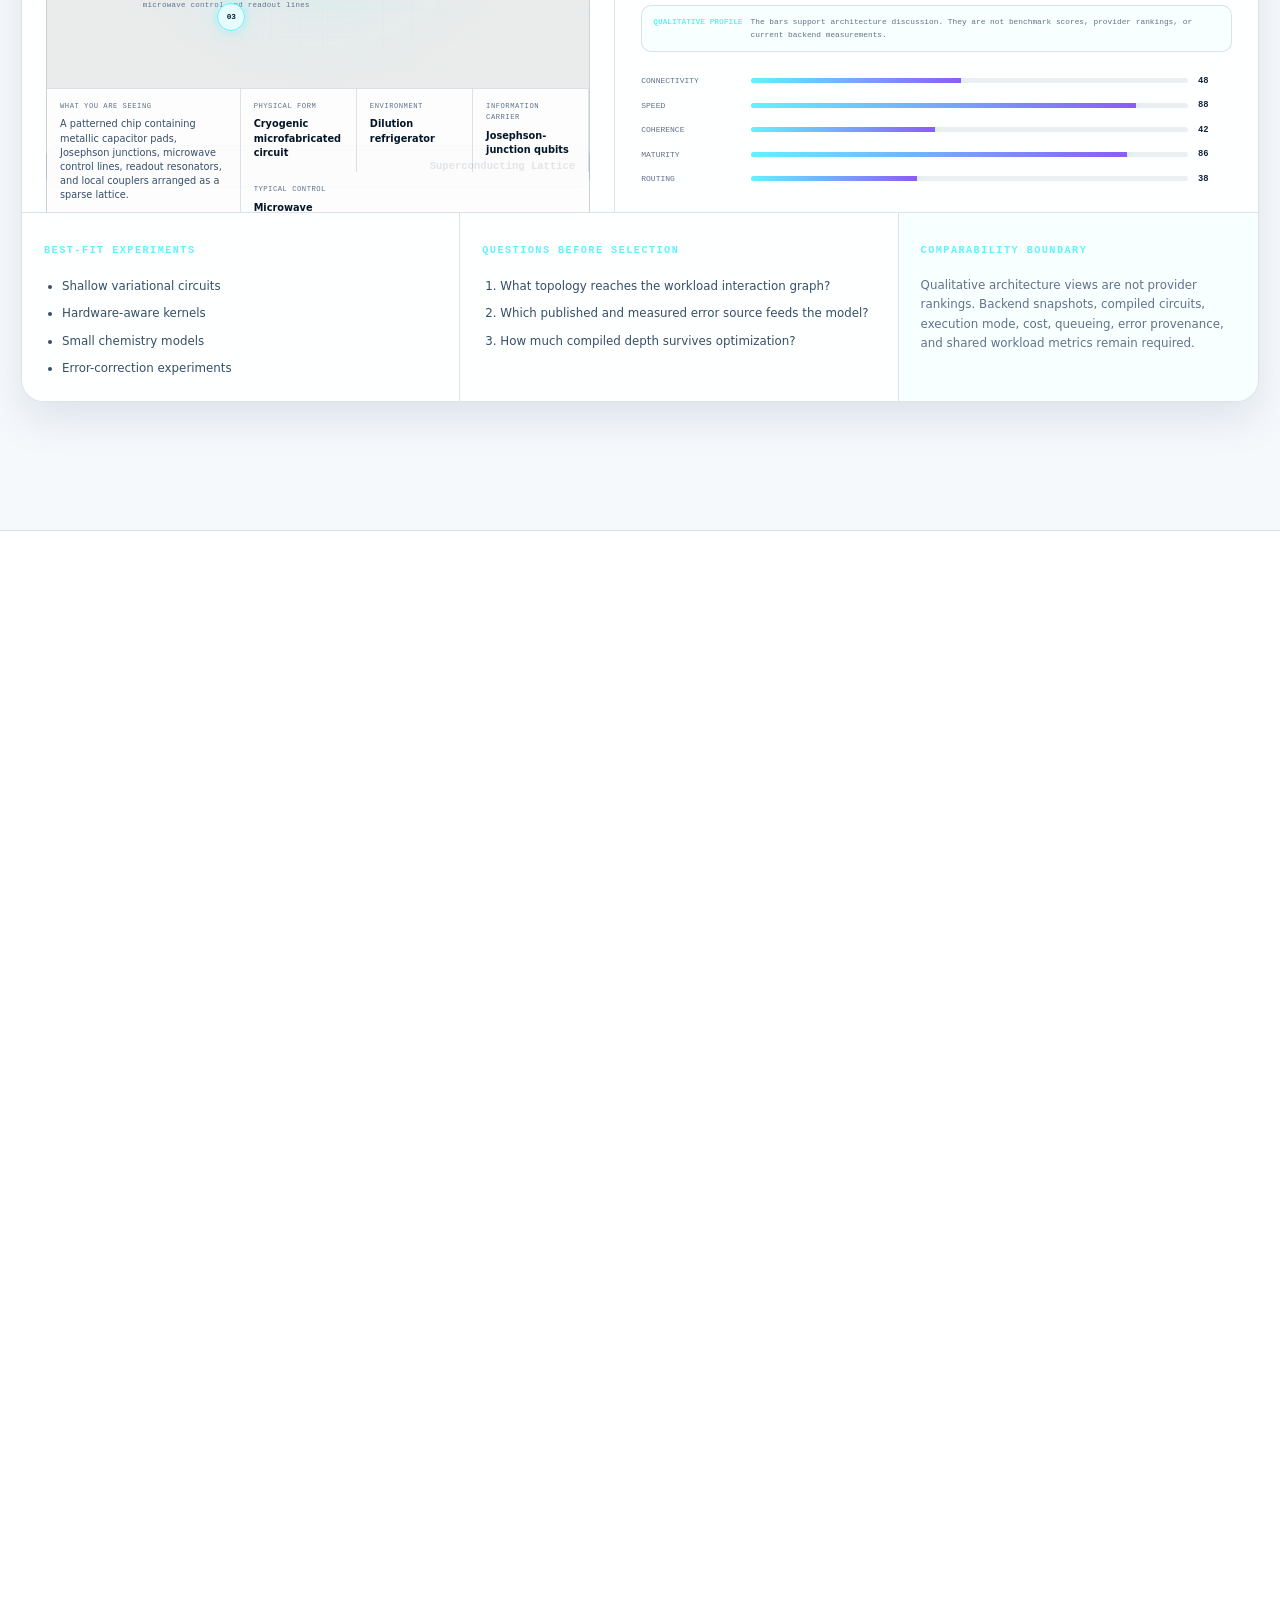
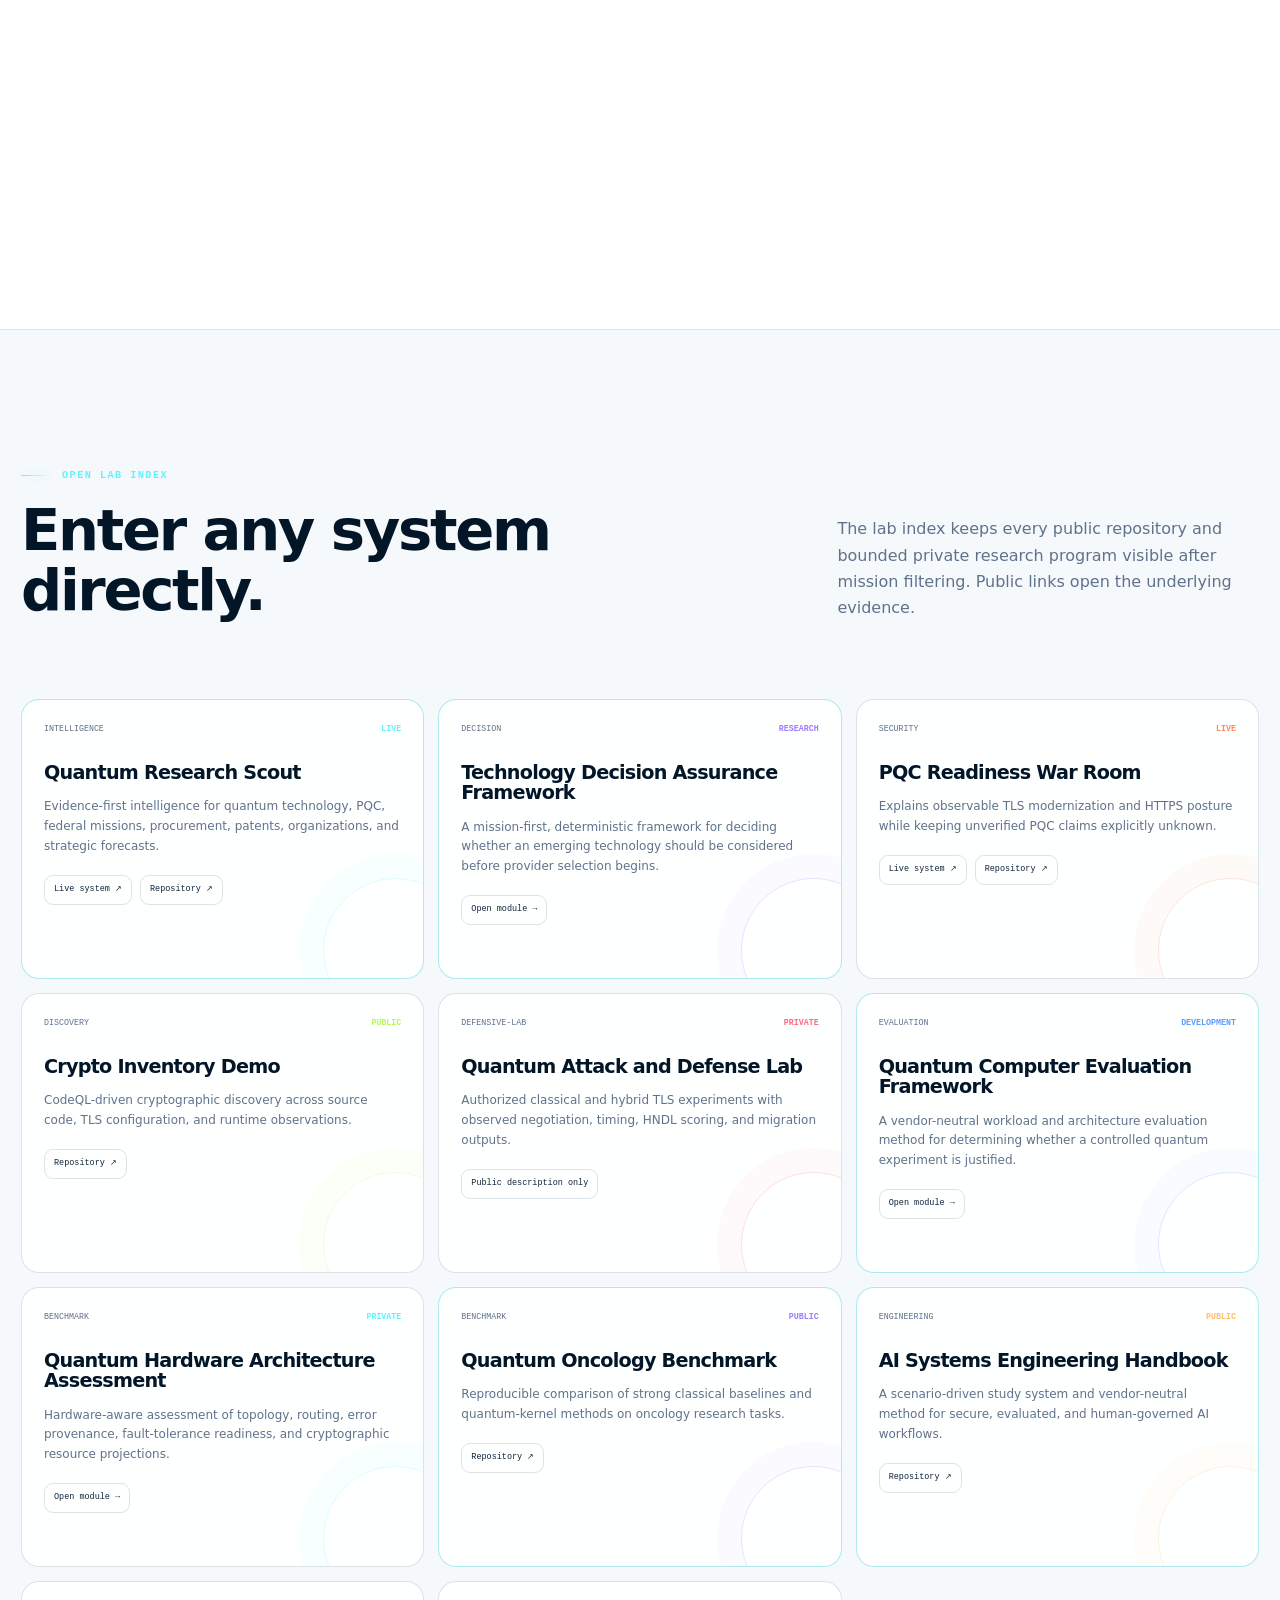
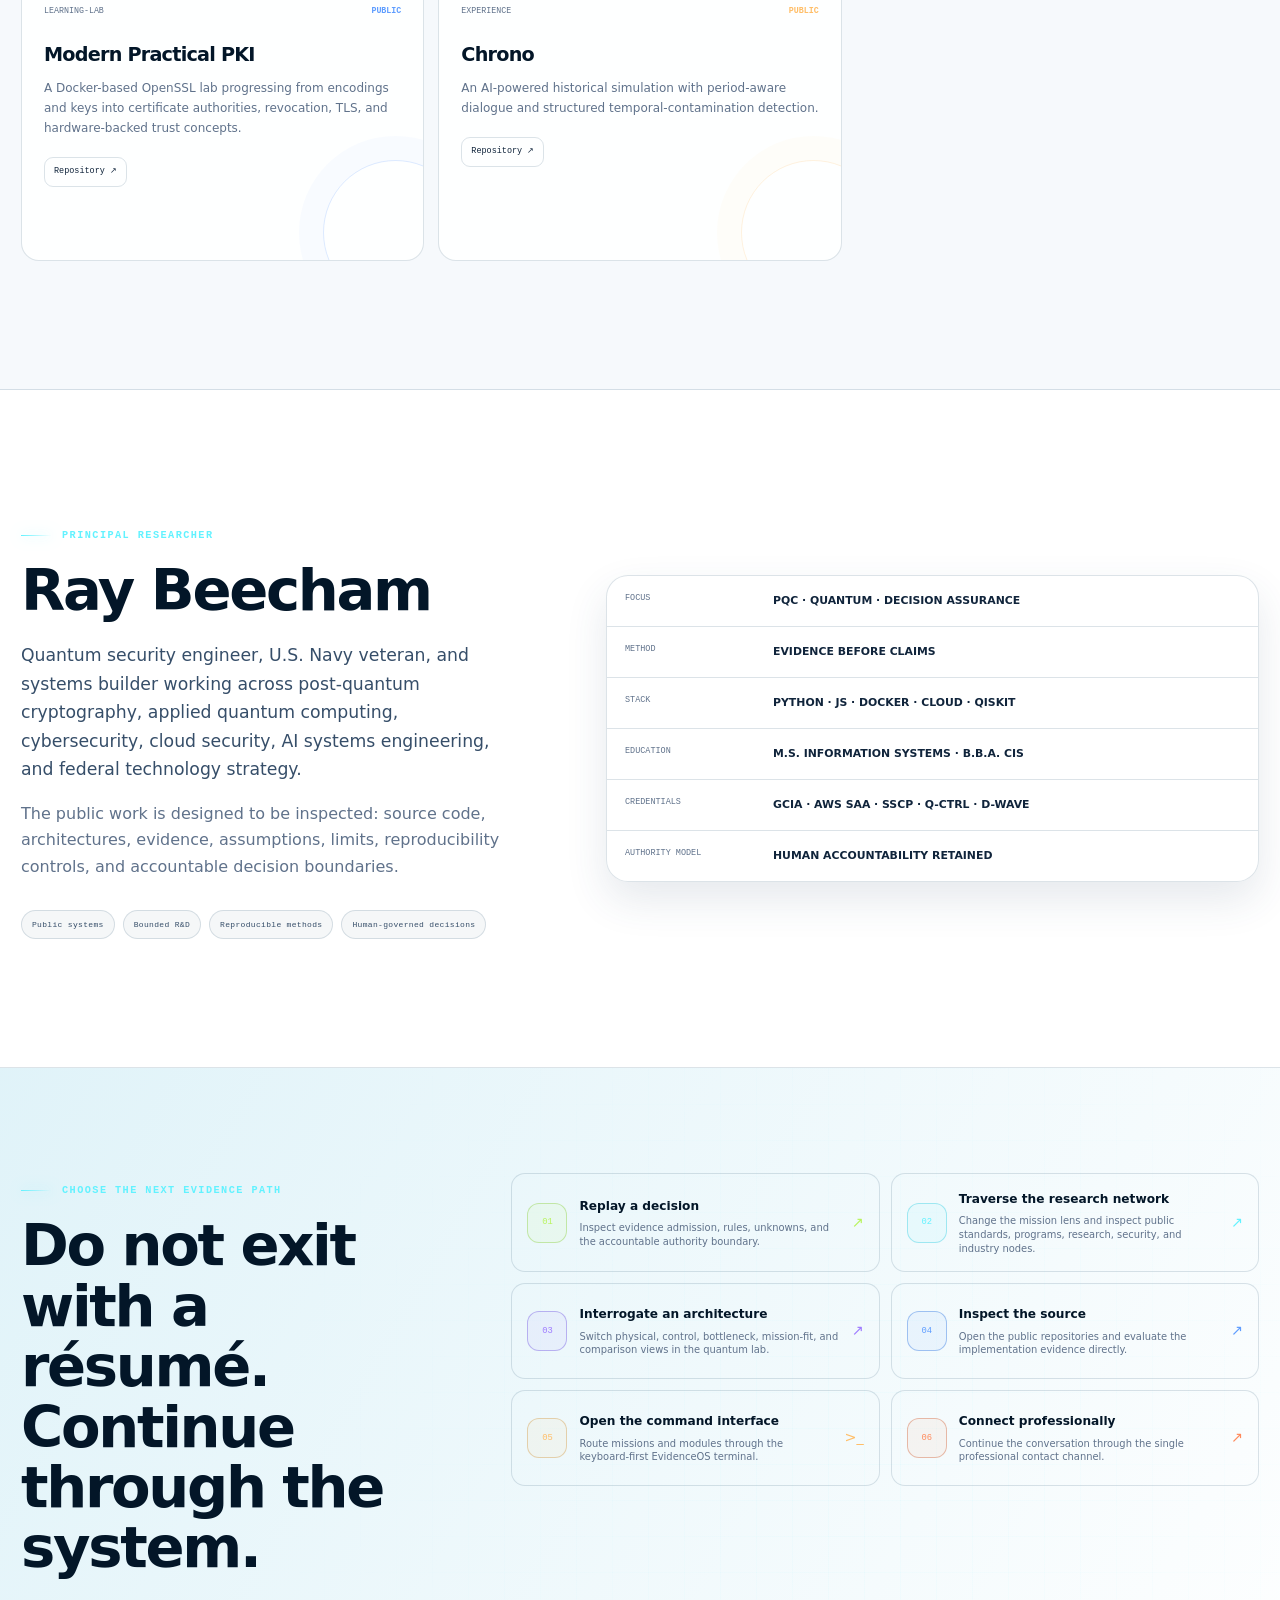
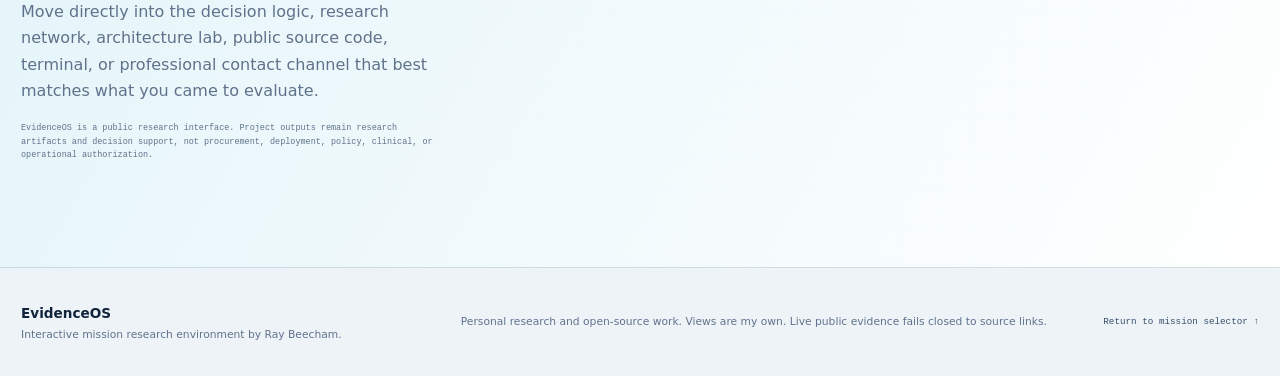
==== commit 09768ecb: "Align EvidenceOS timeline rail and milestones" ====
--- a/site/index.html
+++ b/site/index.html
@@ -19,6 +19,7 @@
   <link rel="stylesheet" href="assets/evidence-os.css">
   <link rel="stylesheet" href="assets/evidence-os-refinements.css">
   <link rel="stylesheet" href="assets/evidence-os-experience-v2.css">
+  <link rel="stylesheet" href="assets/evidence-os-timeline-alignment.css">
   <title>EvidenceOS | Ray Beecham</title>
   <script>
     (() => {
--- a/site/assets/evidence-os-timeline-alignment.css
+++ b/site/assets/evidence-os-timeline-alignment.css
@@ -0,0 +1,110 @@
+/* EvidenceOS timeline rail alignment
+   Every milestone uses one marker center and one discrete connector segment. */
+
+.timeline-rail {
+  --timeline-marker-x: 66px;
+  --timeline-marker-y: 35px;
+}
+
+/* The former container-length spine used a different coordinate system from
+   the milestone buttons. Per-item connectors remain aligned regardless of
+   text wrapping, active-card height, or the inspector panel height. */
+.timeline-rail::before {
+  display: none;
+}
+
+.timeline-item {
+  grid-template-columns: 72px minmax(0, 1fr);
+  gap: 18px;
+  isolation: isolate;
+}
+
+.timeline-item::before {
+  top: var(--timeline-marker-y);
+  left: var(--timeline-marker-x);
+  z-index: 2;
+  box-sizing: border-box;
+  width: 14px;
+  height: 14px;
+  transform: translate(-50%, -50%);
+}
+
+.timeline-item:not(:last-child)::after {
+  content: "";
+  position: absolute;
+  top: var(--timeline-marker-y);
+  left: var(--timeline-marker-x);
+  z-index: 0;
+  width: 1px;
+  height: 100%;
+  background: linear-gradient(
+    180deg,
+    color-mix(in srgb, var(--timeline-color, var(--mission)) 72%, transparent),
+    color-mix(in srgb, var(--timeline-color, var(--mission)) 24%, var(--line))
+  );
+  box-shadow: 0 0 10px color-mix(in srgb, var(--timeline-color, var(--mission)) 24%, transparent);
+  transform: translateX(-50%);
+  pointer-events: none;
+}
+
+.timeline-item:last-child::after {
+  display: none;
+}
+
+.timeline-item:last-child::before {
+  box-shadow:
+    0 0 0 5px color-mix(in srgb, var(--timeline-color, var(--mission)) 7%, var(--bg-panel-strong)),
+    0 0 18px color-mix(in srgb, var(--timeline-color, var(--mission)) 58%, transparent);
+}
+
+.timeline-item:last-child > div::after {
+  content: "NEXT SYSTEM STATE";
+  display: inline-flex;
+  margin-top: 10px;
+  color: var(--timeline-color, var(--mission));
+  font-family: var(--mono);
+  font-size: .45rem;
+  font-weight: 700;
+  letter-spacing: .08em;
+}
+
+.timeline-item > span:first-child {
+  align-self: start;
+  justify-self: start;
+  width: 48px;
+  padding-top: 1px;
+  text-align: right;
+  white-space: nowrap;
+}
+
+.timeline-item > div {
+  min-width: 0;
+}
+
+.timeline-item:hover,
+.timeline-item.is-active {
+  border-radius: 12px;
+}
+
+.timeline-item:focus-visible {
+  outline: 2px solid color-mix(in srgb, var(--timeline-color, var(--mission)) 78%, white);
+  outline-offset: 2px;
+}
+
+@media (max-width: 680px) {
+  .timeline-rail {
+    --timeline-marker-x: 54px;
+    padding-inline: 16px;
+  }
+
+  .timeline-item {
+    grid-template-columns: 58px minmax(0, 1fr);
+    gap: 12px;
+    padding-inline: 8px;
+  }
+
+  .timeline-item > span:first-child {
+    width: 38px;
+    font-size: .49rem;
+  }
+}
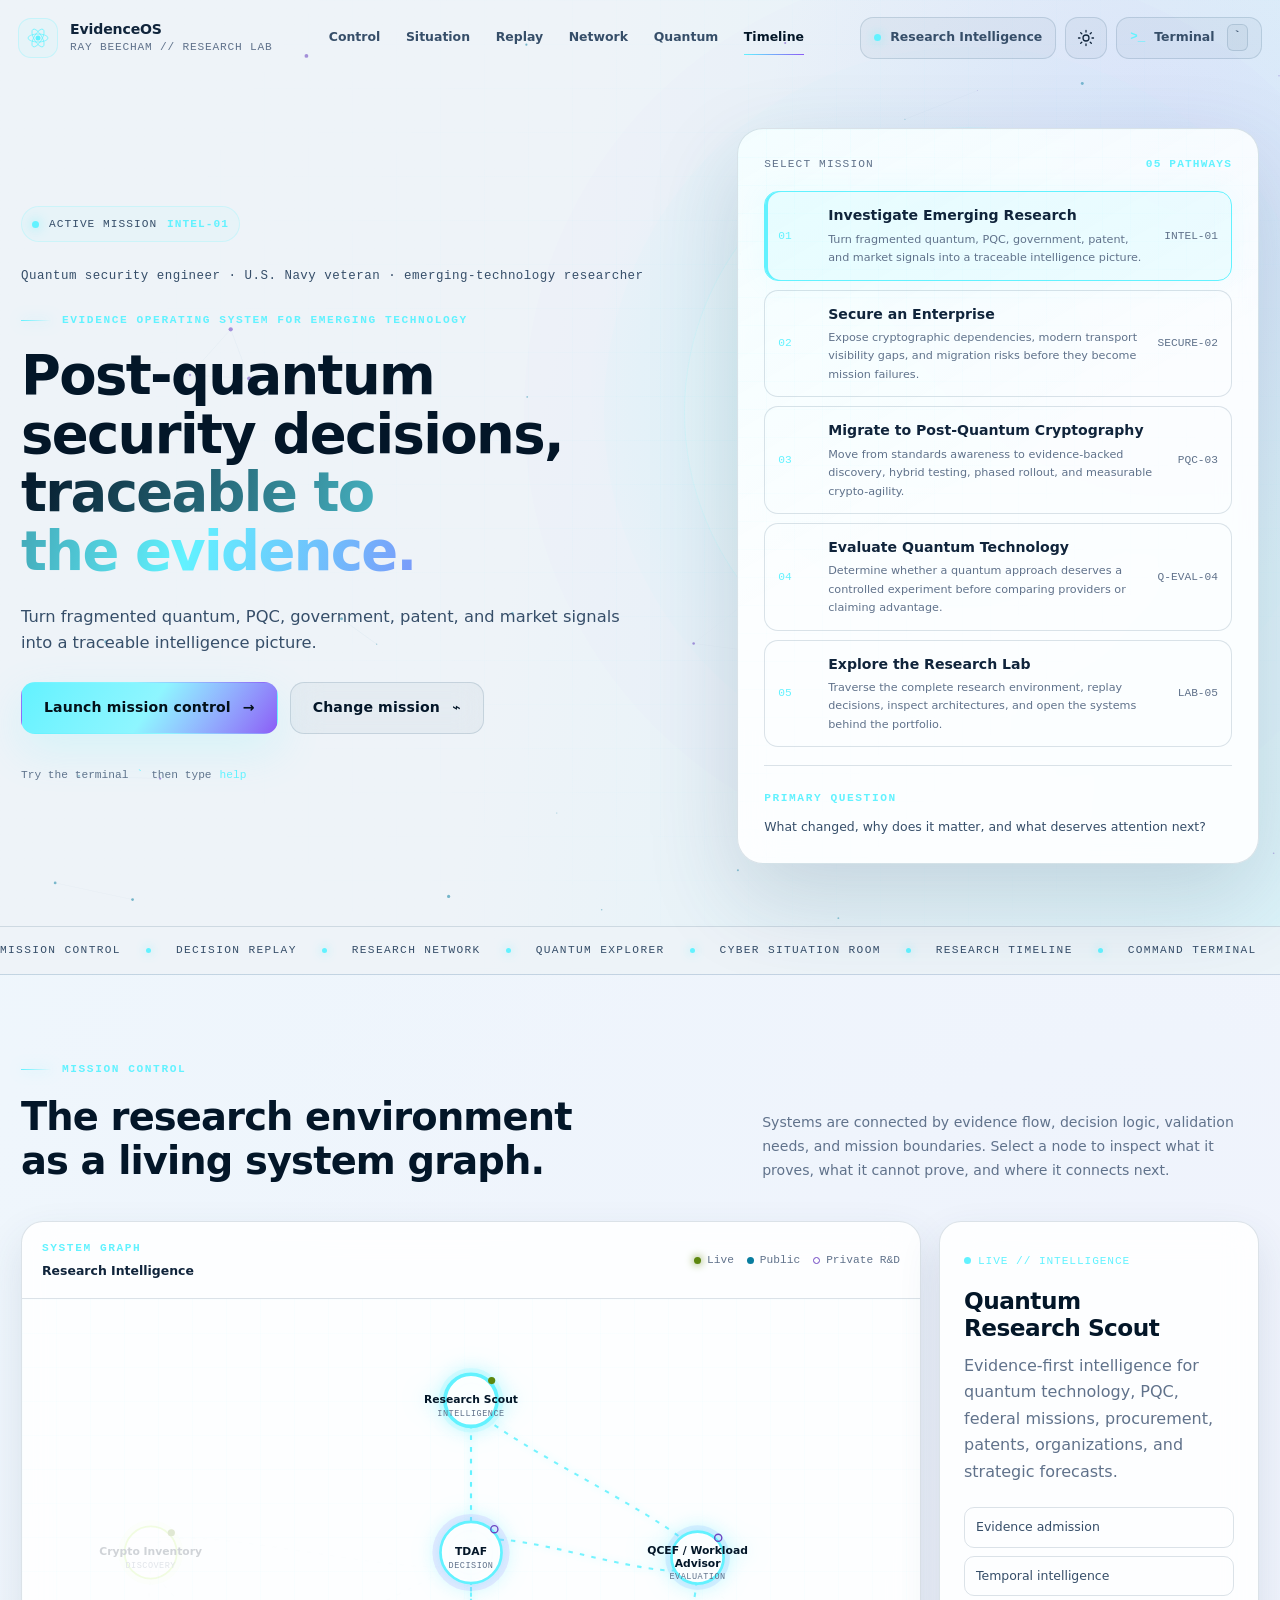
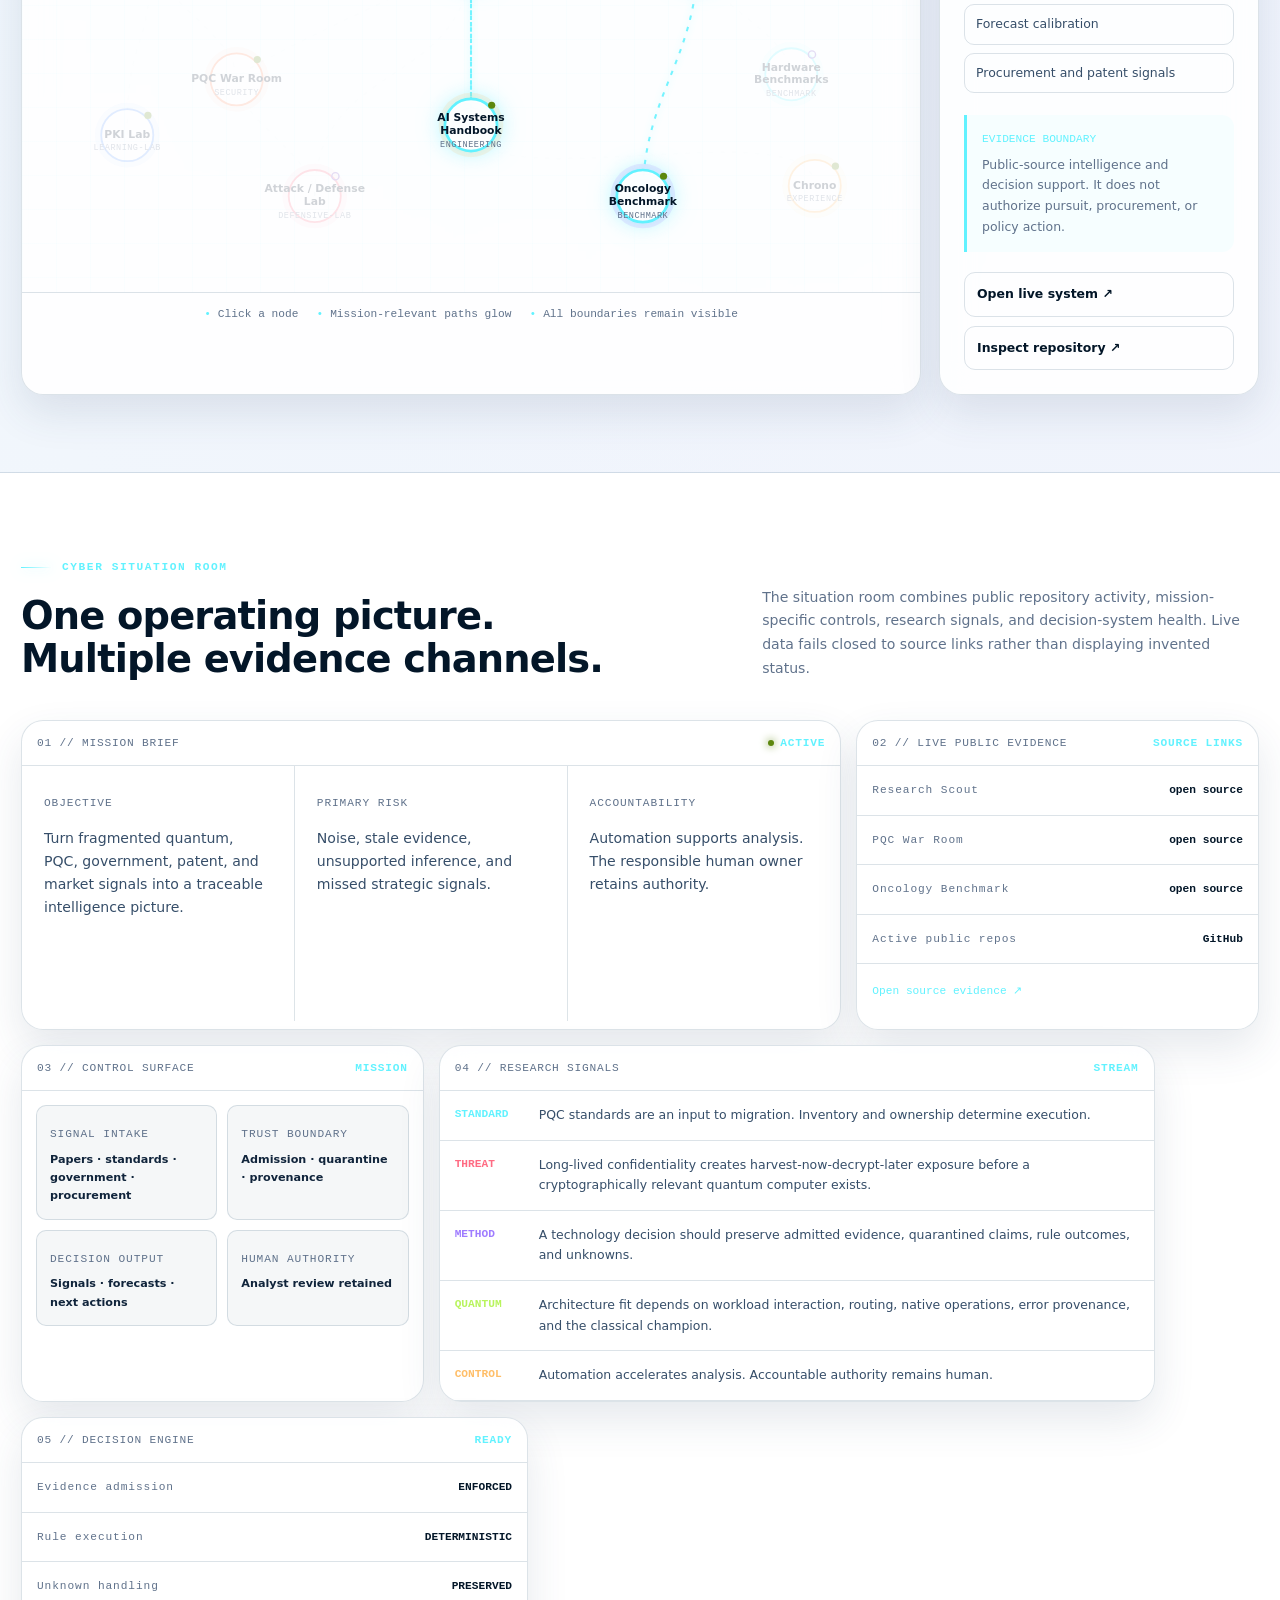
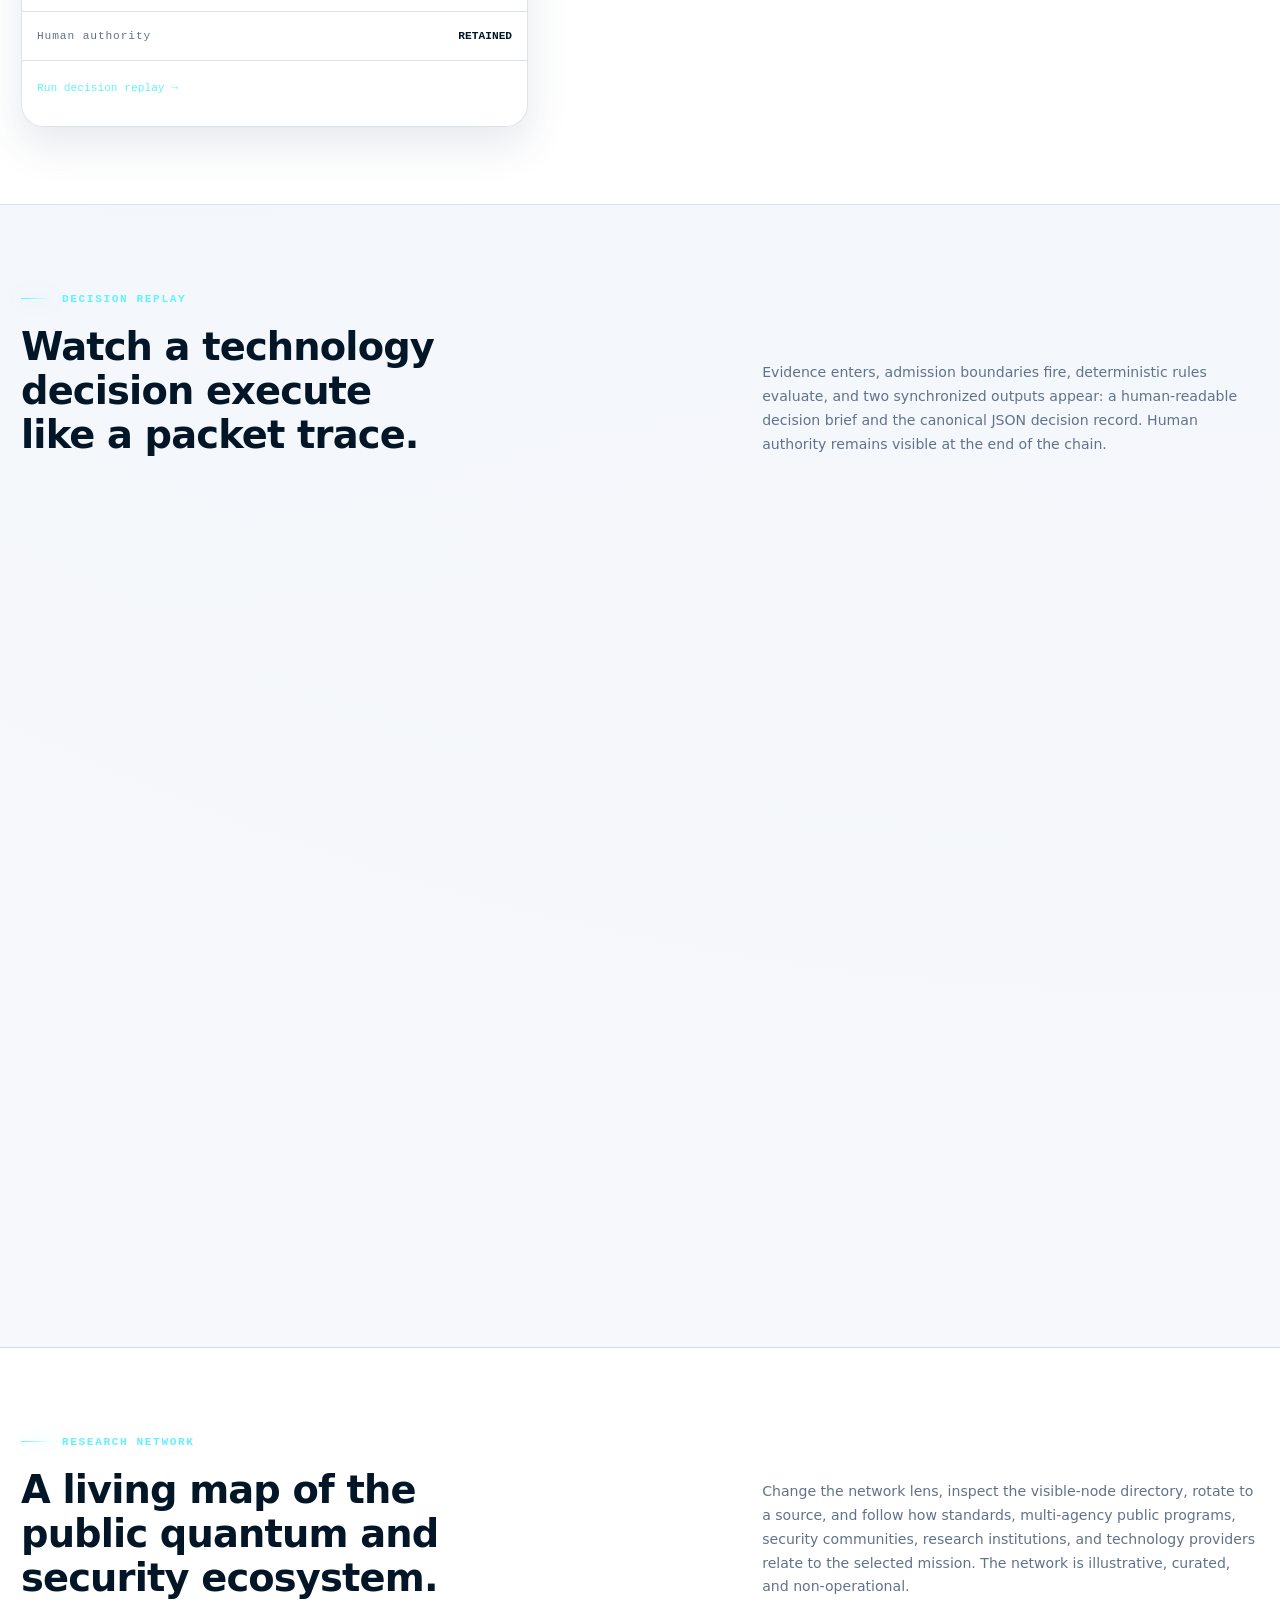
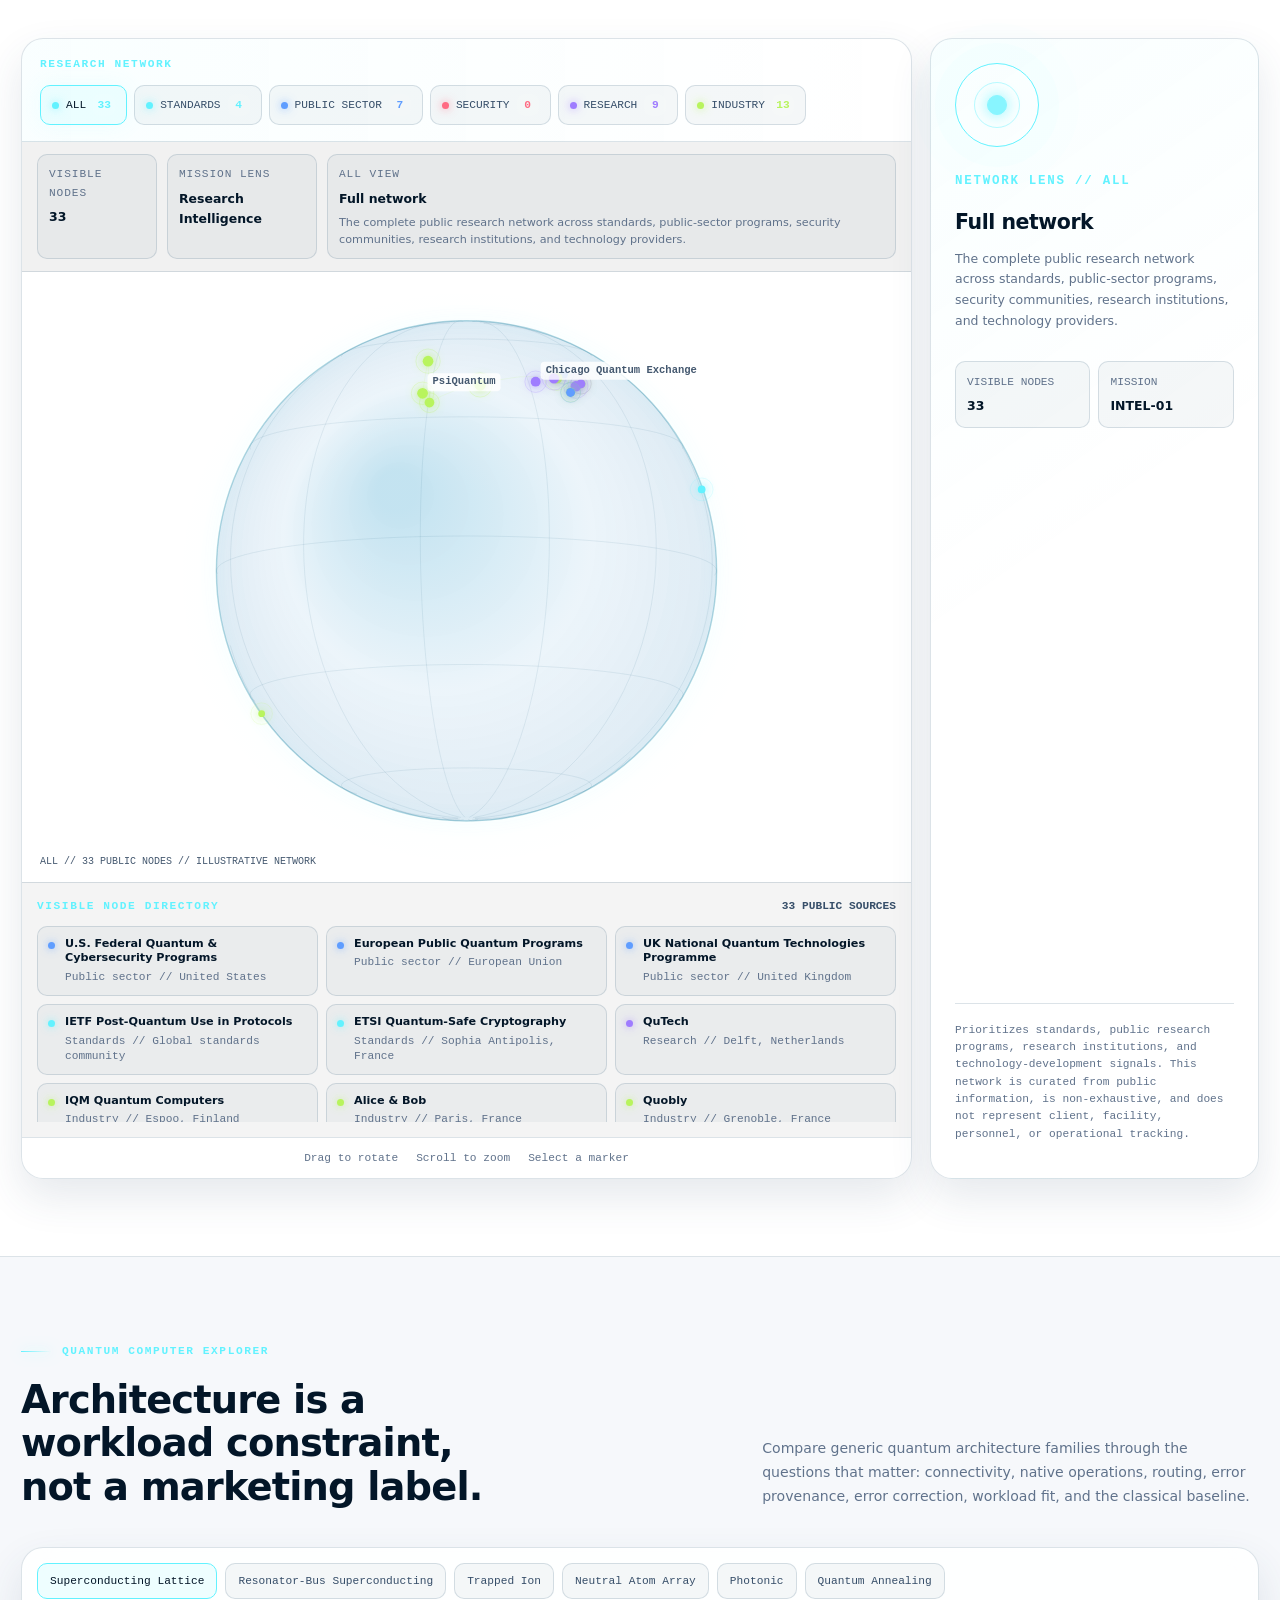
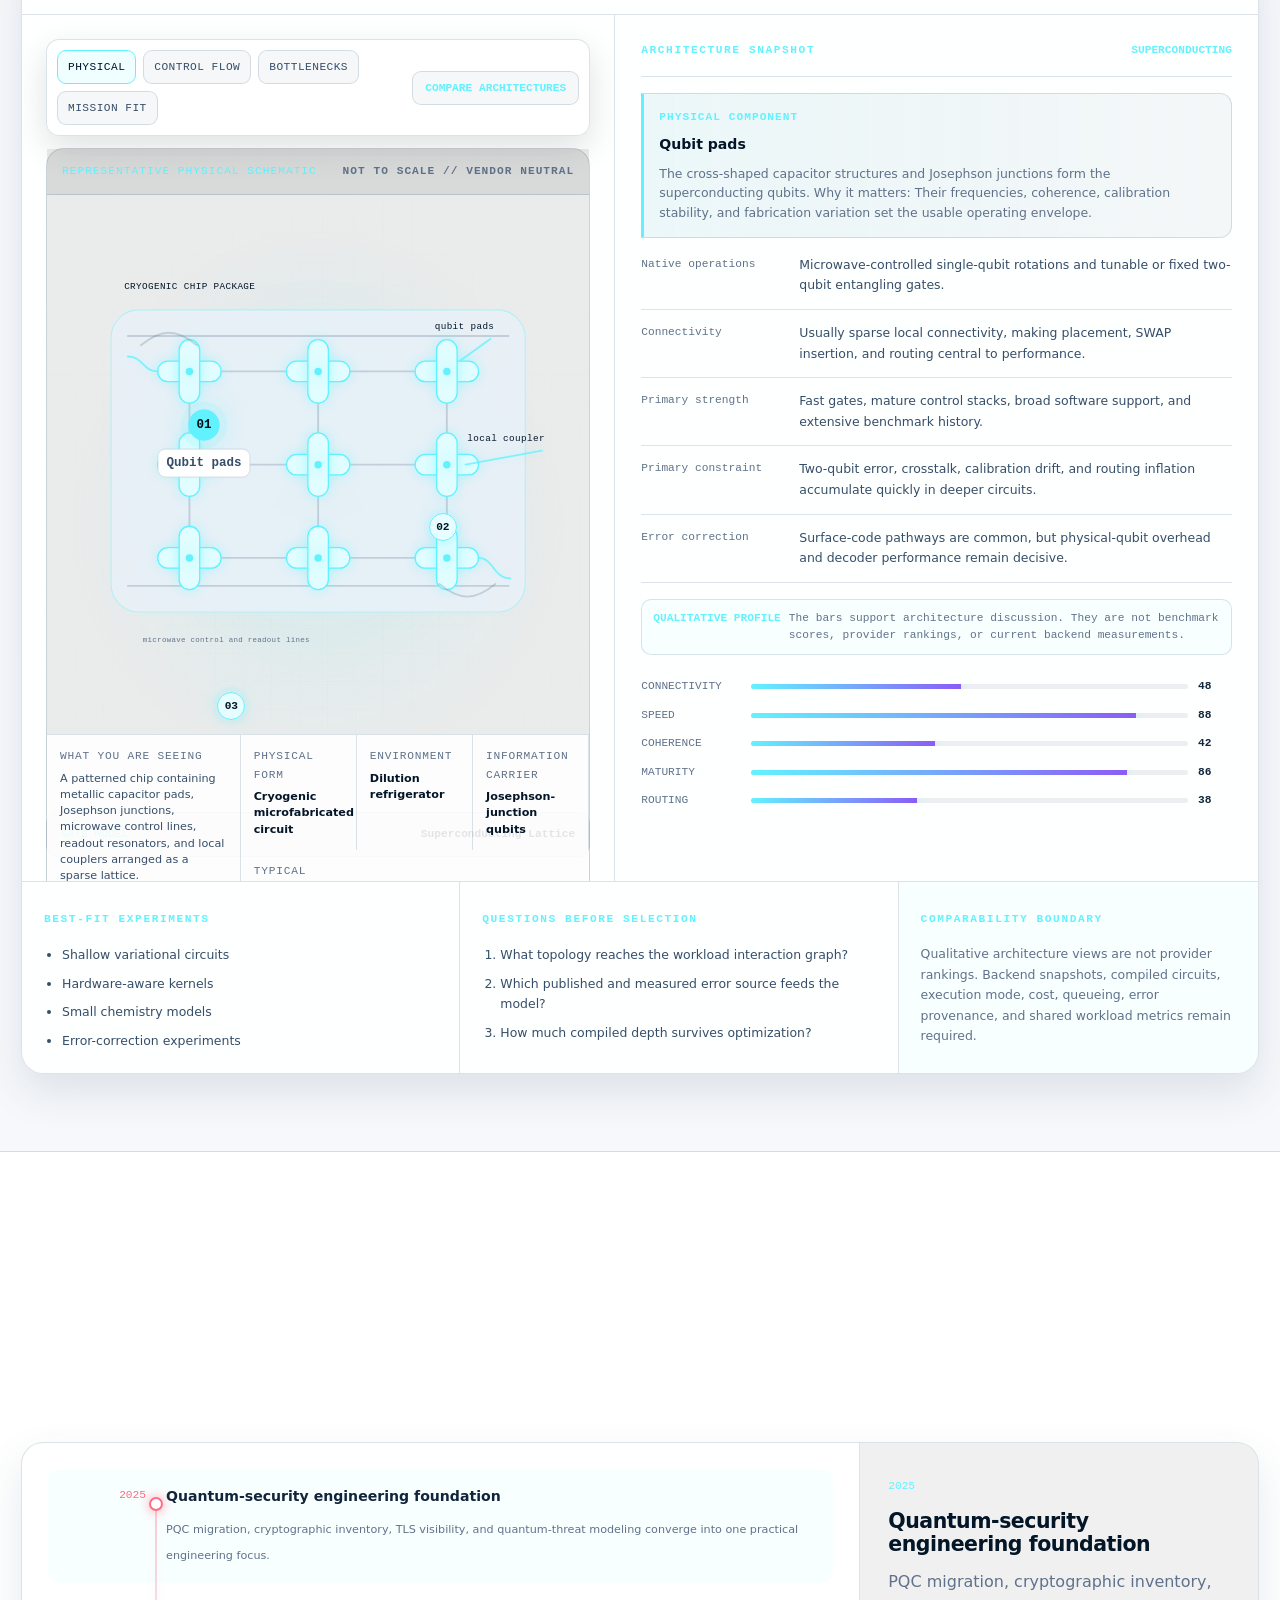
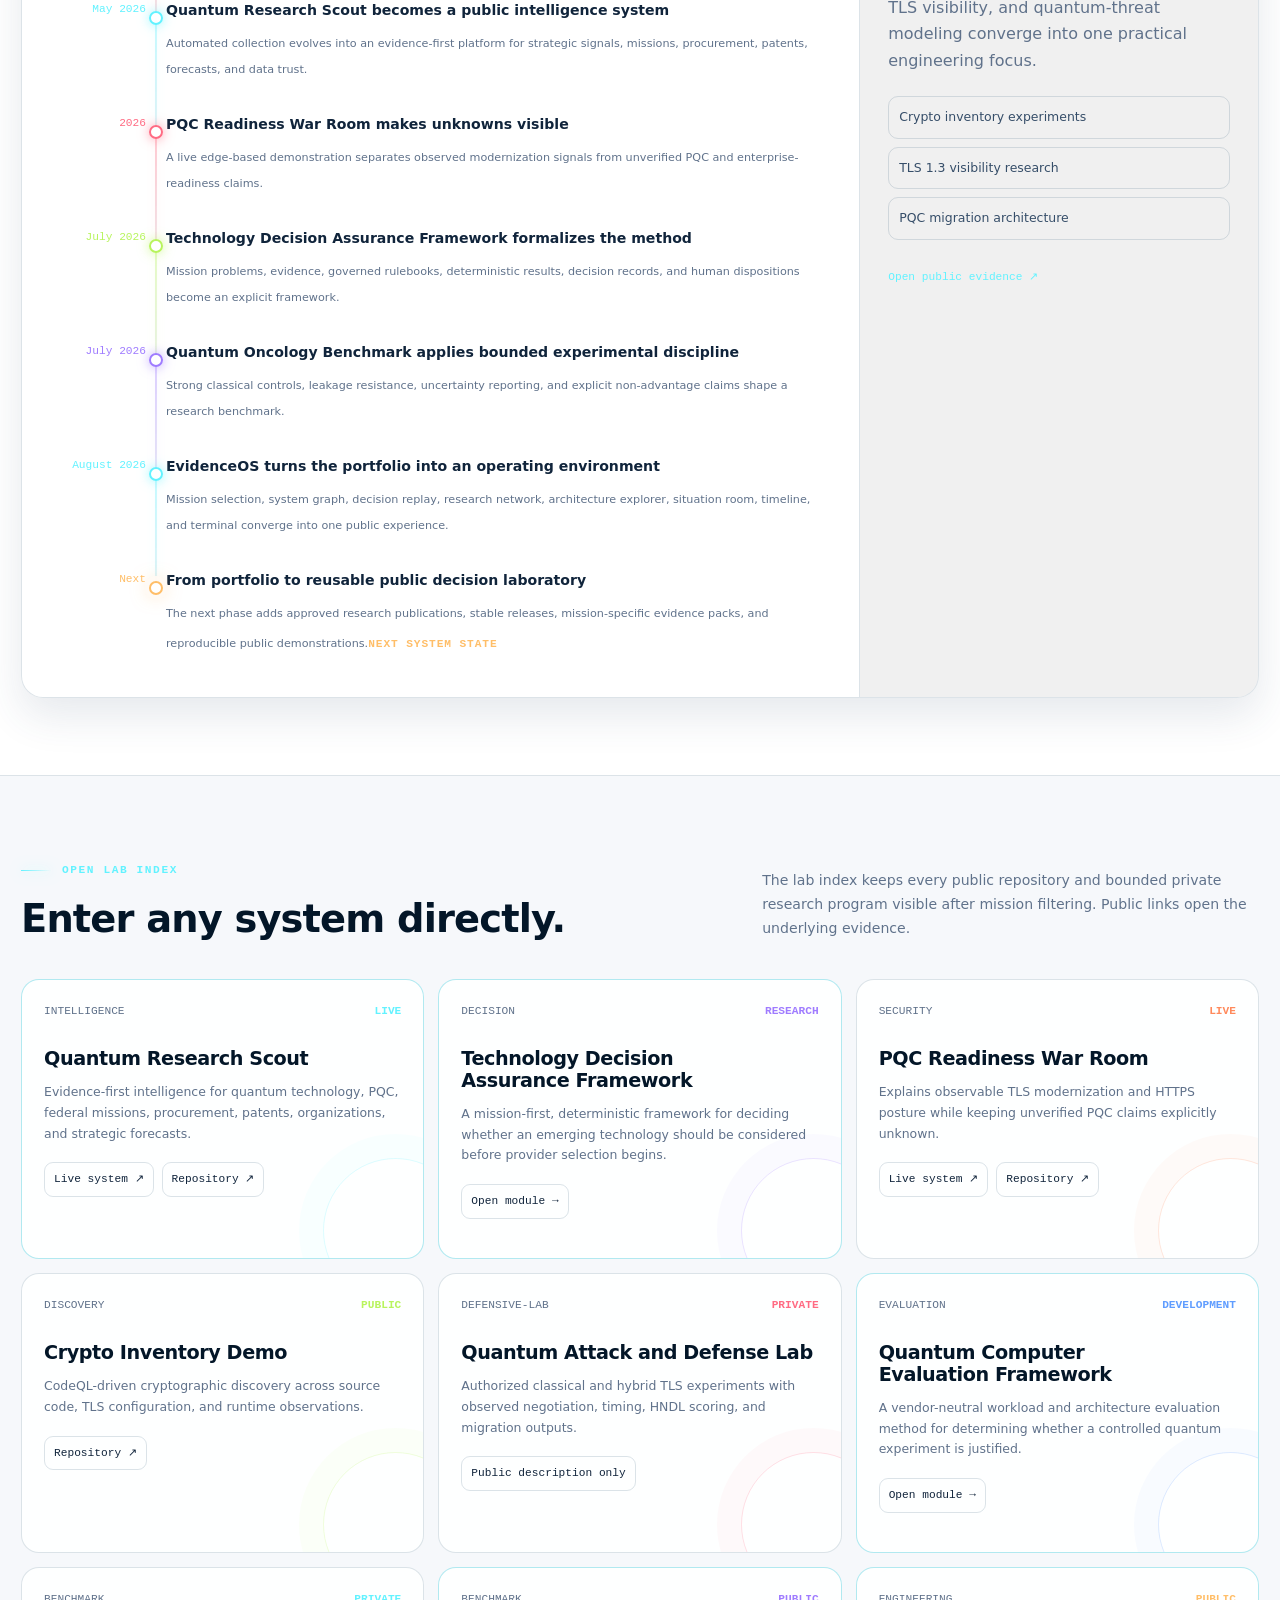
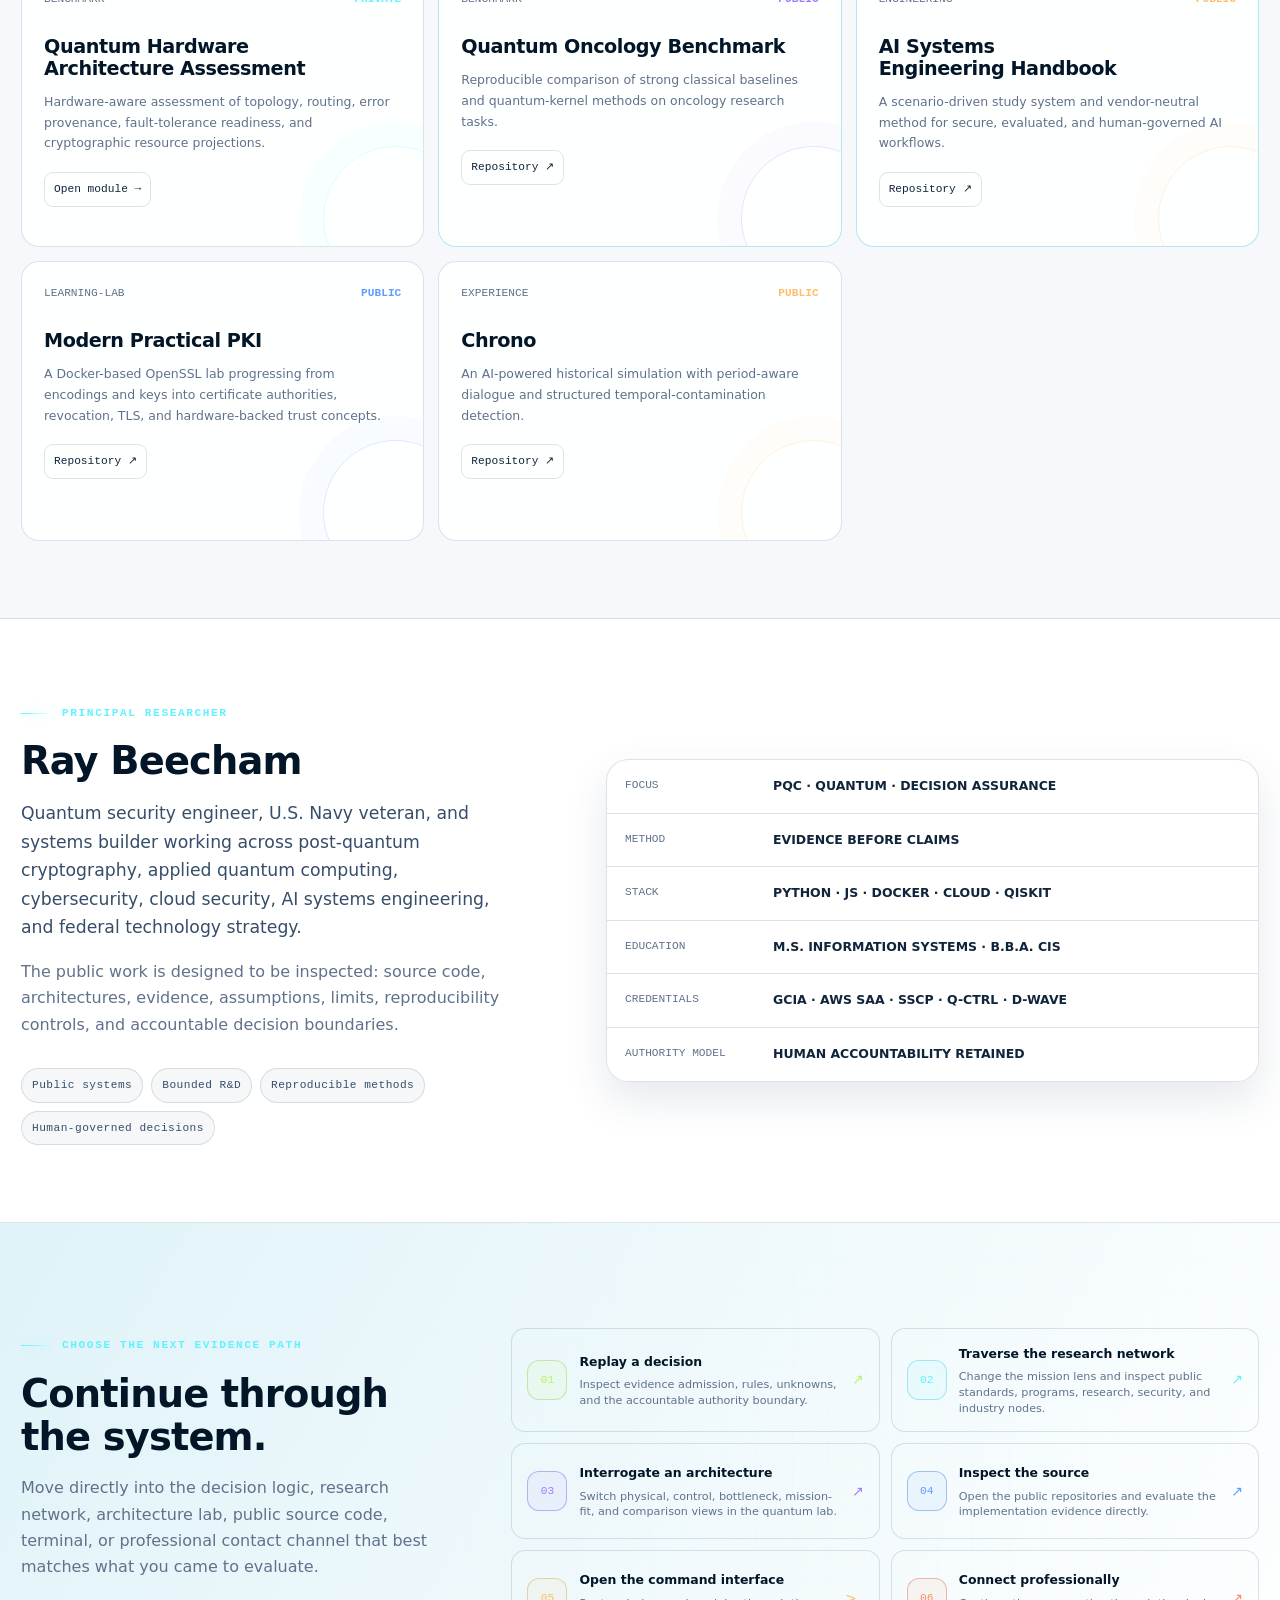
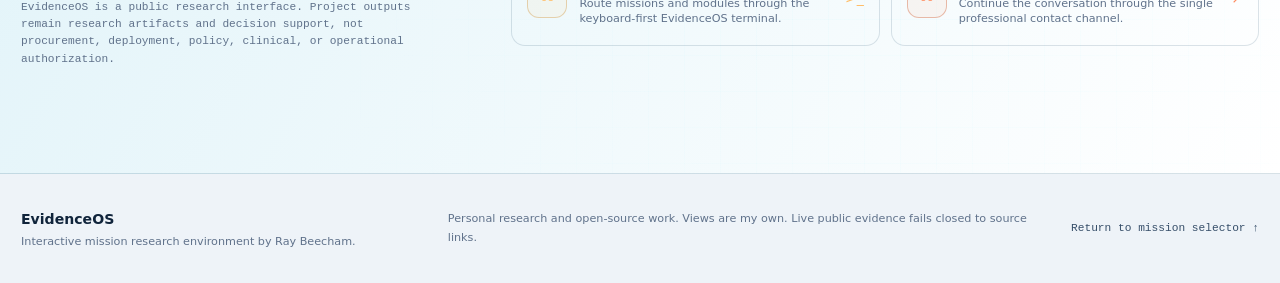
==== commit 5ab0d375: "Rebuild the EvidenceOS type system and fix layout collisions The site had accumulated 36 distinct fo" ====
--- a/site/index.html
+++ b/site/index.html
@@ -113,10 +113,10 @@
 
       <div class="shell hero-shell">
         <div class="hero-copy" data-reveal>
-          <div class="hero-status"><i></i><span>MISSION ENVIRONMENT ONLINE</span><strong data-mission-code>INTEL-01</strong></div>
+          <div class="hero-status"><i></i><span>ACTIVE MISSION</span><strong data-mission-code>INTEL-01</strong></div>
           <p class="identity-line">Quantum security engineer · U.S. Navy veteran · emerging-technology researcher</p>
           <p class="eyebrow">Evidence operating system for emerging technology</p>
-          <h1>Do not read the portfolio. <span>Enter the decision environment.</span></h1>
+          <h1>Post-quantum security decisions, <span>traceable to the evidence.</span></h1>
           <p class="hero-lead" data-mission-objective>Turn fragmented quantum, PQC, government, patent, and market signals into a traceable intelligence picture.</p>
           <div class="hero-actions">
             <a class="button button-primary" href="#mission-control"><span>Launch mission control</span><span aria-hidden="true">→</span></a>
@@ -325,7 +325,7 @@
     <section class="module-section timeline-section" id="timeline">
       <div class="shell">
         <div class="section-heading" data-reveal>
-          <div><p class="eyebrow">Research timeline</p><h2>Not a résumé. A chain of systems becoming an operating method.</h2></div>
+          <div><p class="eyebrow">Research timeline</p><h2>A chain of systems becoming an operating method.</h2></div>
           <p>Each milestone adds a missing layer: discovery, intelligence, bounded experimentation, deterministic decisions, or a public environment that connects them.</p>
         </div>
 
--- a/site/assets/evidence-os.css
+++ b/site/assets/evidence-os.css
@@ -30,6 +30,16 @@
   --font: Inter, ui-sans-serif, system-ui, -apple-system, BlinkMacSystemFont, "Segoe UI", sans-serif;
   --mono: "SFMono-Regular", Consolas, "Liberation Mono", Menlo, monospace;
   --header-height: 76px;
+
+  /* Type scale. Every size in the system resolves to one of these. */
+  --fs-micro: 0.7rem;   /* mono uppercase labels, badges, status chips */
+  --fs-label: 0.78rem;  /* secondary UI text, table keys, footnotes */
+  --fs-body-sm: 0.88rem;
+  --fs-body: 1rem;
+  --fs-lead: clamp(1.02rem, 1.1vw, 1.16rem);
+  --fs-h3: clamp(1.05rem, 1.6vw, 1.3rem);
+  --fs-h2: clamp(1.4rem, 4.2vw, 2.4rem);
+  --fs-h1: clamp(1.85rem, 5.2vw, 3.4rem);
 }
 
 html[data-theme="light"] {
@@ -87,34 +97,34 @@
 button { cursor: pointer; }
 svg, canvas, img { display: block; max-width: 100%; }
 h1, h2, h3, p, ul, ol, dl, dd, pre { margin-top: 0; }
-h1, h2, h3 { color: var(--text-strong); letter-spacing: -0.04em; line-height: 1.05; }
-h1 { font-size: clamp(3.5rem, 7vw, 7.7rem); margin-bottom: 28px; }
-h2 { font-size: clamp(2.4rem, 4.5vw, 4.9rem); margin-bottom: 20px; }
-h3 { font-size: clamp(1.25rem, 2vw, 2rem); margin-bottom: 14px; }
+h1, h2, h3 { color: var(--text-strong); letter-spacing: -0.022em; line-height: 1.14; text-wrap: balance; }
+h1 { font-size: var(--fs-h1); letter-spacing: -0.03em; line-height: 1.08; margin-bottom: 22px; }
+h2 { font-size: var(--fs-h2); margin-bottom: 16px; }
+h3 { font-size: var(--fs-h3); margin-bottom: 12px; }
 p { color: var(--muted); }
 code, kbd { font-family: var(--mono); }
-kbd { padding: 2px 6px; border: 1px solid var(--line); border-radius: 6px; background: var(--surface); font-size: 0.72rem; }
+kbd { padding: 2px 6px; border: 1px solid var(--line); border-radius: 6px; background: var(--surface); font-size: var(--fs-label); }
 .shell { width: var(--shell); margin-inline: auto; }
 .sr-only { position: absolute; width: 1px; height: 1px; padding: 0; margin: -1px; overflow: hidden; clip: rect(0, 0, 0, 0); white-space: nowrap; border: 0; }
 .skip-link { position: fixed; top: 12px; left: 12px; z-index: 5000; padding: 10px 14px; border-radius: 10px; background: var(--text-strong); color: var(--bg); font-weight: 800; transform: translateY(-160%); transition: transform 160ms ease; }
 .skip-link:focus { transform: translateY(0); }
-.micro-label, .eyebrow { color: var(--mission); font-family: var(--mono); font-size: 0.64rem; font-weight: 700; letter-spacing: 0.14em; text-transform: uppercase; }
+.micro-label, .eyebrow { color: var(--mission); font-family: var(--mono); font-size: var(--fs-micro); font-weight: 700; letter-spacing: 0.14em; text-transform: uppercase; }
 .eyebrow { display: inline-flex; align-items: center; gap: 10px; margin-bottom: 17px; }
 .eyebrow::before { content: ""; width: 31px; height: 1px; background: linear-gradient(90deg, var(--mission), transparent); box-shadow: 0 0 13px rgba(var(--mission-rgb), 0.65); }
-.identity-line { margin-bottom: 16px; color: var(--muted-strong); font-family: var(--mono); font-size: 0.72rem; letter-spacing: 0.04em; }
+.identity-line { margin-bottom: 16px; color: var(--muted-strong); font-family: var(--mono); font-size: var(--fs-label); letter-spacing: 0.04em; }
 .page-progress { position: fixed; inset: 0 0 auto; z-index: 4500; height: 2px; pointer-events: none; }
 .page-progress span { display: block; width: 100%; height: 100%; background: linear-gradient(90deg, var(--mission), var(--mission-secondary), var(--lime)); box-shadow: 0 0 14px rgba(var(--mission-rgb), 0.7); transform: scaleX(0); transform-origin: left; }
 
 [data-reveal] { opacity: 0; transform: translateY(24px); transition: opacity 680ms cubic-bezier(.2,.7,.2,1) var(--delay, 0ms), transform 680ms cubic-bezier(.2,.7,.2,1) var(--delay, 0ms); }
 [data-reveal].is-visible { opacity: 1; transform: translateY(0); }
 
-.button { position: relative; display: inline-flex; align-items: center; justify-content: center; gap: 12px; min-height: 52px; padding: 0 22px; border: 1px solid transparent; border-radius: 14px; font-size: 0.83rem; font-weight: 800; letter-spacing: .01em; transition: transform 180ms ease, border-color 180ms ease, box-shadow 180ms ease, background 180ms ease; }
+.button { position: relative; display: inline-flex; align-items: center; justify-content: center; gap: 12px; min-height: 52px; padding: 0 22px; border: 1px solid transparent; border-radius: 14px; font-size: var(--fs-body-sm); font-weight: 800; letter-spacing: .01em; transition: transform 180ms ease, border-color 180ms ease, box-shadow 180ms ease, background 180ms ease; }
 .button:hover { transform: translateY(-2px); }
 .button-primary { color: #031019; background: linear-gradient(125deg, var(--mission), color-mix(in srgb, var(--mission) 72%, white), var(--mission-secondary)); box-shadow: 0 16px 44px rgba(var(--mission-rgb), 0.18); }
 .button-primary:hover { box-shadow: 0 20px 54px rgba(var(--mission-rgb), 0.28); }
 .button-secondary { border-color: var(--line); background: var(--surface); color: var(--text-strong); backdrop-filter: blur(14px); }
 .button-secondary:hover { border-color: var(--line-strong); background: rgba(var(--mission-rgb), .08); }
-.text-button { padding: 0; border: 0; background: transparent; color: var(--muted-strong); font-family: var(--mono); font-size: .68rem; }
+.text-button { padding: 0; border: 0; background: transparent; color: var(--muted-strong); font-family: var(--mono); font-size: var(--fs-label); }
 .text-button:hover { color: var(--mission); }
 .icon-button { display: grid; place-items: center; width: 42px; height: 42px; padding: 0; border: 1px solid var(--line); border-radius: 13px; background: var(--surface); transition: border-color 180ms ease, background 180ms ease, transform 180ms ease; }
 .icon-button:hover { border-color: var(--line-strong); background: rgba(var(--mission-rgb), .08); transform: translateY(-1px); }
@@ -132,15 +142,15 @@
 .boot-mark svg ellipse { fill: none; stroke: #62f2ff; stroke-width: 1.5; }
 .boot-brand strong { display: block; font-size: 1.35rem; letter-spacing: .03em; }
 .boot-brand strong span { color: #62f2ff; }
-.boot-brand small { display: block; margin-top: 4px; color: #91a0bd; font-family: var(--mono); font-size: .61rem; letter-spacing: .08em; text-transform: uppercase; }
+.boot-brand small { display: block; margin-top: 4px; color: #91a0bd; font-family: var(--mono); font-size: var(--fs-micro); letter-spacing: .08em; text-transform: uppercase; }
 .boot-log { display: grid; gap: 12px; min-height: 150px; }
-.boot-log p { margin: 0; color: #72809b; font-family: var(--mono); font-size: .72rem; opacity: .32; transition: color 180ms ease, opacity 180ms ease; }
+.boot-log p { margin: 0; color: #72809b; font-family: var(--mono); font-size: var(--fs-label); opacity: .32; transition: color 180ms ease, opacity 180ms ease; }
 .boot-log p.is-active { color: #edf9ff; opacity: 1; }
 .boot-log p.is-done { color: #b8f45d; opacity: .76; }
 .boot-log span { display: inline-block; width: 34px; color: #62f2ff; }
 .boot-progress { height: 2px; margin: 28px 0 13px; background: rgba(255,255,255,.08); overflow: hidden; }
 .boot-progress span { display: block; width: 100%; height: 100%; background: linear-gradient(90deg, #62f2ff, #9f7cff, #b8f45d); transform: scaleX(0); transform-origin: left; transition: transform 220ms linear; }
-.boot-footer { display: flex; justify-content: space-between; gap: 18px; color: #91a0bd; font-family: var(--mono); font-size: .62rem; letter-spacing: .08em; }
+.boot-footer { display: flex; justify-content: space-between; gap: 18px; color: #91a0bd; font-family: var(--mono); font-size: var(--fs-micro); letter-spacing: .08em; }
 
 .os-header { position: fixed; inset: 0 0 auto; z-index: 3000; display: grid; grid-template-columns: auto 1fr auto; align-items: center; gap: 24px; height: var(--header-height); padding: 0 max(18px, calc((100vw - 1320px) / 2)); border-bottom: 1px solid transparent; transition: background 220ms ease, border-color 220ms ease, backdrop-filter 220ms ease; }
 .os-header.is-scrolled { border-bottom-color: var(--line); background: color-mix(in srgb, var(--bg) 82%, transparent); backdrop-filter: blur(22px) saturate(140%); }
@@ -149,15 +159,15 @@
 .os-brand-mark svg { width: 26px; height: 26px; fill: var(--mission); }
 .os-brand-mark svg ellipse { fill: none; stroke: var(--mission); stroke-width: 1.4; }
 .os-brand-copy { display: grid; line-height: 1.05; }
-.os-brand-copy strong { font-size: .95rem; letter-spacing: -.01em; }
-.os-brand-copy small { margin-top: 5px; color: var(--muted); font-family: var(--mono); font-size: .52rem; letter-spacing: .07em; text-transform: uppercase; }
+.os-brand-copy strong { font-size: var(--fs-body-sm); letter-spacing: -.01em; }
+.os-brand-copy small { margin-top: 5px; color: var(--muted); font-family: var(--mono); font-size: var(--fs-micro); letter-spacing: .07em; text-transform: uppercase; }
 .os-nav { justify-self: center; display: flex; align-items: center; gap: clamp(14px, 2vw, 30px); }
-.os-nav a { position: relative; padding: 11px 0; color: var(--muted-strong); font-size: .75rem; font-weight: 700; }
+.os-nav a { position: relative; padding: 11px 0; color: var(--muted-strong); font-size: var(--fs-label); font-weight: 700; }
 .os-nav a::after { content: ""; position: absolute; right: 0; bottom: 4px; left: 0; height: 1px; background: linear-gradient(90deg, var(--mission), var(--mission-secondary)); transform: scaleX(0); transition: transform 180ms ease; }
 .os-nav a:hover, .os-nav a.is-active { color: var(--text-strong); }
 .os-nav a:hover::after, .os-nav a.is-active::after { transform: scaleX(1); }
 .os-header-actions { display: flex; align-items: center; gap: 9px; }
-.mission-chip, .terminal-button { display: inline-flex; align-items: center; gap: 9px; min-height: 42px; padding: 0 13px; border: 1px solid var(--line); border-radius: 13px; background: var(--surface); color: var(--muted-strong); font-size: .68rem; font-weight: 700; }
+.mission-chip, .terminal-button { display: inline-flex; align-items: center; gap: 9px; min-height: 42px; padding: 0 13px; border: 1px solid var(--line); border-radius: 13px; background: var(--surface); color: var(--muted-strong); font-size: var(--fs-label); font-weight: 700; }
 .mission-chip:hover, .terminal-button:hover { border-color: var(--line-strong); background: rgba(var(--mission-rgb), .07); color: var(--text-strong); }
 .mission-chip-dot { width: 7px; height: 7px; border-radius: 50%; background: var(--mission); box-shadow: 0 0 11px rgba(var(--mission-rgb), .75); }
 .terminal-button span:first-child { color: var(--mission); font-family: var(--mono); }
@@ -170,48 +180,48 @@
 .drawer-head { display: flex; justify-content: space-between; gap: 18px; align-items: flex-start; margin-bottom: 20px; }
 .drawer-head h2 { margin: 4px 0 0; font-size: 1.75rem; }
 .drawer-missions { display: grid; gap: 10px; }
-.drawer-note { margin: 18px 0 0; font-size: .76rem; }
-
-.mission-hero { position: relative; min-height: 100svh; padding: calc(var(--header-height) + 74px) 0 0; isolation: isolate; overflow: hidden; border-bottom: 1px solid var(--line); }
+.drawer-note { margin: 18px 0 0; font-size: var(--fs-label); }
+
+.mission-hero { position: relative; padding: calc(var(--header-height) + 52px) 0 0; isolation: isolate; overflow: hidden; border-bottom: 1px solid var(--line); }
 .mission-hero::before { content: ""; position: absolute; inset: 0; z-index: -5; background: radial-gradient(circle at 69% 40%, rgba(var(--mission-rgb), .16), transparent 28%), radial-gradient(circle at 91% 18%, rgba(159,124,255,.13), transparent 29%), linear-gradient(100deg, var(--bg) 0%, var(--bg) 42%, color-mix(in srgb, var(--bg) 87%, var(--mission) 13%) 100%); }
 .hero-field { position: absolute; inset: 0; z-index: -3; width: 100%; height: 100%; opacity: .8; }
 .hero-grid-overlay { position: absolute; inset: 0; z-index: -2; background-image: linear-gradient(rgba(var(--mission-rgb), .035) 1px, transparent 1px), linear-gradient(90deg, rgba(var(--mission-rgb), .035) 1px, transparent 1px); background-size: 44px 44px; mask-image: radial-gradient(circle at 64% 45%, black, transparent 72%); }
 .hero-orbit { position: absolute; z-index: -1; border: 1px solid rgba(var(--mission-rgb), .12); border-radius: 50%; pointer-events: none; }
 .hero-orbit-one { top: 13%; right: 2%; width: 570px; height: 570px; box-shadow: 0 0 0 80px rgba(var(--mission-rgb), .018), 0 0 0 160px rgba(159,124,255,.012); animation: slowRotate 36s linear infinite; }
 .hero-orbit-two { top: 27%; right: 15%; width: 280px; height: 280px; border-style: dashed; animation: slowRotateReverse 24s linear infinite; }
-.hero-shell { display: grid; grid-template-columns: minmax(0, 1.05fr) minmax(430px, .78fr); gap: clamp(42px, 6vw, 92px); align-items: center; min-height: calc(100svh - var(--header-height) - 120px); padding-bottom: 80px; }
-.hero-status { display: inline-flex; align-items: center; gap: 10px; margin-bottom: 24px; padding: 8px 10px; border: 1px solid rgba(var(--mission-rgb), .2); border-radius: 999px; background: rgba(var(--mission-rgb), .045); font-family: var(--mono); font-size: .58rem; letter-spacing: .09em; }
+.hero-shell { display: grid; grid-template-columns: minmax(0, 1fr) minmax(400px, .8fr); gap: clamp(40px, 5vw, 76px); align-items: center; padding-bottom: 62px; }
+.hero-status { display: inline-flex; align-items: center; gap: 10px; margin-bottom: 24px; padding: 8px 10px; border: 1px solid rgba(var(--mission-rgb), .2); border-radius: 999px; background: rgba(var(--mission-rgb), .045); font-family: var(--mono); font-size: var(--fs-micro); letter-spacing: .09em; }
 .hero-status i { width: 7px; height: 7px; border-radius: 50%; background: var(--mission); box-shadow: 0 0 11px rgba(var(--mission-rgb), .85); animation: pulse 2.2s ease-in-out infinite; }
 .hero-status span { color: var(--muted-strong); }
 .hero-status strong { color: var(--mission); }
-.hero-copy h1 { max-width: 880px; }
+.hero-copy h1 { max-width: 22ch; }
 .hero-copy h1 span { background: linear-gradient(105deg, var(--text-strong), var(--mission) 43%, var(--mission-secondary) 76%, var(--lime)); background-size: 160% 160%; background-clip: text; -webkit-background-clip: text; color: transparent; animation: gradientShift 9s ease-in-out infinite; }
-.hero-lead { max-width: 750px; margin-bottom: 28px; color: var(--muted-strong); font-size: clamp(1.12rem, 1.6vw, 1.38rem); }
+.hero-lead { max-width: 58ch; margin-bottom: 26px; color: var(--muted-strong); font-size: var(--fs-lead); line-height: 1.6; }
 .hero-actions { display: flex; flex-wrap: wrap; gap: 12px; margin-bottom: 26px; }
-.hero-command-hint { display: inline-flex; align-items: center; gap: 8px; color: var(--muted); font-family: var(--mono); font-size: .64rem; }
+.hero-command-hint { display: inline-flex; align-items: center; gap: 8px; color: var(--muted); font-family: var(--mono); font-size: var(--fs-micro); }
 .hero-command-hint code { color: var(--mission); }
 .mission-selector-panel { position: relative; padding: 26px; border: 1px solid var(--line); border-radius: 26px; background: linear-gradient(150deg, rgba(var(--mission-rgb), .055), transparent 48%), var(--bg-panel); box-shadow: var(--shadow); backdrop-filter: blur(18px); overflow: hidden; }
 .mission-selector-panel::before { content: ""; position: absolute; inset: 0; background-image: linear-gradient(rgba(var(--mission-rgb), .04) 1px, transparent 1px), linear-gradient(90deg, rgba(var(--mission-rgb), .04) 1px, transparent 1px); background-size: 28px 28px; mask-image: linear-gradient(135deg, black, transparent 72%); pointer-events: none; }
-.panel-kicker { position: relative; display: flex; justify-content: space-between; gap: 14px; margin-bottom: 18px; color: var(--muted); font-family: var(--mono); font-size: .57rem; letter-spacing: .1em; }
+.panel-kicker { position: relative; display: flex; justify-content: space-between; gap: 14px; margin-bottom: 18px; color: var(--muted); font-family: var(--mono); font-size: var(--fs-micro); letter-spacing: .1em; }
 .panel-kicker strong { color: var(--mission); }
 .mission-options, .drawer-missions { position: relative; display: grid; gap: 9px; }
 .mission-option { position: relative; display: grid; grid-template-columns: 38px 1fr auto; gap: 12px; align-items: center; min-height: 66px; padding: 12px 13px; border: 1px solid var(--line); border-radius: 14px; background: rgba(255,255,255,.02); text-align: left; transition: border-color 180ms ease, background 180ms ease, transform 180ms ease; }
 .mission-option:hover { transform: translateX(4px); border-color: rgba(var(--mission-rgb), .35); }
 .mission-option.is-active { border-color: var(--mission); background: rgba(var(--mission-rgb), .09); box-shadow: inset 3px 0 0 var(--mission), 0 0 28px rgba(var(--mission-rgb), .08); }
-.mission-option span:first-child { color: var(--mission); font-family: var(--mono); font-size: .61rem; }
-.mission-option strong { display: block; font-size: .82rem; }
-.mission-option small { display: block; margin-top: 3px; color: var(--muted); font-size: .58rem; }
-.mission-option em { color: var(--muted); font-style: normal; font-family: var(--mono); font-size: .58rem; }
+.mission-option span:first-child { color: var(--mission); font-family: var(--mono); font-size: var(--fs-micro); }
+.mission-option strong { display: block; font-size: var(--fs-body-sm); }
+.mission-option small { display: block; margin-top: 3px; color: var(--muted); font-size: var(--fs-micro); }
+.mission-option em { color: var(--muted); font-style: normal; font-family: var(--mono); font-size: var(--fs-micro); }
 .mission-brief-mini { position: relative; margin-top: 18px; padding-top: 17px; border-top: 1px solid var(--line); }
-.mission-brief-mini p { margin: 7px 0 0; color: var(--muted-strong); font-size: .78rem; }
-.hero-system-rail { display: flex; align-items: center; gap: 25px; width: max-content; min-width: 190%; padding: 14px 0; border-top: 1px solid var(--line); background: color-mix(in srgb, var(--bg) 82%, transparent); color: var(--muted-strong); font-family: var(--mono); font-size: .6rem; letter-spacing: .12em; animation: railMove 55s linear infinite; }
+.mission-brief-mini p { margin: 7px 0 0; color: var(--muted-strong); font-size: var(--fs-label); }
+.hero-system-rail { display: flex; align-items: center; gap: 25px; width: max-content; min-width: 190%; padding: 14px 0; border-top: 1px solid var(--line); background: color-mix(in srgb, var(--bg) 82%, transparent); color: var(--muted-strong); font-family: var(--mono); font-size: var(--fs-micro); letter-spacing: .12em; animation: railMove 55s linear infinite; }
 .hero-system-rail i { width: 5px; height: 5px; border-radius: 50%; background: var(--mission); box-shadow: 0 0 10px rgba(var(--mission-rgb), .75); }
 
-.module-section { position: relative; padding: clamp(100px, 10vw, 154px) 0; border-bottom: 1px solid var(--line); }
+.module-section { position: relative; padding: clamp(68px, 6vw, 100px) 0; border-bottom: 1px solid var(--line); }
 .module-section:nth-of-type(even) { background: color-mix(in srgb, var(--bg-elevated) 45%, transparent); }
-.section-heading { display: grid; grid-template-columns: minmax(0, 1.05fr) minmax(320px, .62fr); gap: clamp(42px, 8vw, 110px); align-items: end; margin-bottom: clamp(48px, 6vw, 78px); }
-.section-heading h2 { margin-bottom: 0; max-width: 900px; }
-.section-heading > p { margin: 0; max-width: 600px; font-size: 1rem; }
+.section-heading { display: grid; grid-template-columns: minmax(0, 1fr) minmax(300px, .72fr); gap: clamp(24px, 4vw, 64px); align-items: end; margin-bottom: clamp(28px, 3vw, 44px); }
+.section-heading h2 { margin-bottom: 0; max-width: 22ch; }
+.section-heading > p { margin: 0; max-width: 58ch; font-size: var(--fs-body-sm); line-height: 1.7; }
 
 .mission-control-section { background: radial-gradient(circle at 45% 45%, rgba(var(--mission-rgb), .055), transparent 38%); }
 .mission-control-layout { display: grid; grid-template-columns: minmax(0, 1.5fr) minmax(320px, .5fr); gap: 18px; }
@@ -219,8 +229,8 @@
 .graph-panel { overflow: hidden; }
 .panel-toolbar { display: flex; justify-content: space-between; gap: 20px; align-items: center; padding: 17px 20px; border-bottom: 1px solid var(--line); }
 .panel-toolbar > div:first-child { display: grid; }
-.panel-toolbar strong { margin-top: 3px; font-size: .78rem; }
-.graph-legend { display: flex; flex-wrap: wrap; gap: 13px; color: var(--muted); font-family: var(--mono); font-size: .5rem; }
+.panel-toolbar strong { margin-top: 3px; font-size: var(--fs-label); }
+.graph-legend { display: flex; flex-wrap: wrap; gap: 13px; color: var(--muted); font-family: var(--mono); font-size: var(--fs-micro); }
 .graph-legend span { display: inline-flex; align-items: center; gap: 6px; }
 .graph-legend i { width: 7px; height: 7px; border-radius: 50%; }
 .legend-live { background: var(--lime); box-shadow: 0 0 8px var(--lime); }
@@ -235,28 +245,28 @@
 html[data-theme="light"] .graph-node .node-ring { fill: rgba(255,255,255,.95); }
 .graph-node .node-core { fill: var(--node-color, var(--cyan)); opacity: .15; }
 .graph-node text { pointer-events: none; fill: var(--text-strong); font-family: var(--font); font-size: 12px; font-weight: 700; text-anchor: middle; }
-.graph-node .node-type { fill: var(--muted); font-family: var(--mono); font-size: 8px; font-weight: 500; letter-spacing: .07em; }
+.graph-node .node-type { fill: var(--muted); font-family: var(--mono); font-size: 9.5px; font-weight: 500; letter-spacing: .06em; }
 .graph-node.is-active { filter: drop-shadow(0 0 12px rgba(var(--mission-rgb), .55)); }
 .graph-node.is-active .node-ring { stroke: var(--mission); stroke-width: 3; }
 .graph-node.is-muted { opacity: .18; }
 .graph-node.is-selected .node-ring { stroke-width: 4; }
 .graph-node .node-status { fill: var(--lime); }
 .graph-node[data-status="private"] .node-status, .graph-node[data-status="research"] .node-status, .graph-node[data-status="development"] .node-status { fill: transparent; stroke: var(--violet); stroke-width: 1.5; }
-.graph-instruction { display: flex; justify-content: center; flex-wrap: wrap; gap: 18px; padding: 12px 18px; border-top: 1px solid var(--line); color: var(--muted); font-family: var(--mono); font-size: .53rem; }
+.graph-instruction { display: flex; justify-content: center; flex-wrap: wrap; gap: 18px; padding: 12px 18px; border-top: 1px solid var(--line); color: var(--muted); font-family: var(--mono); font-size: var(--fs-micro); }
 .graph-instruction span::before { content: "•"; margin-right: 7px; color: var(--mission); }
 .system-inspector { min-height: 100%; padding: 24px; }
 .inspector-empty { display: grid; align-content: center; min-height: 520px; text-align: center; }
 .inspector-glyph { margin-bottom: 18px; color: var(--mission); font-size: 3.5rem; }
 .system-inspector h3 { font-size: 1.45rem; }
-.inspector-status { display: inline-flex; align-items: center; gap: 7px; margin-bottom: 18px; color: var(--mission); font-family: var(--mono); font-size: .58rem; letter-spacing: .08em; }
+.inspector-status { display: inline-flex; align-items: center; gap: 7px; margin-bottom: 18px; color: var(--mission); font-family: var(--mono); font-size: var(--fs-micro); letter-spacing: .08em; }
 .inspector-status i { width: 7px; height: 7px; border-radius: 50%; background: currentColor; }
 .inspector-capabilities { display: grid; gap: 8px; margin: 22px 0; padding: 0; list-style: none; }
-.inspector-capabilities li { padding: 9px 11px; border: 1px solid var(--line); border-radius: 10px; color: var(--muted-strong); font-size: .75rem; }
+.inspector-capabilities li { padding: 9px 11px; border: 1px solid var(--line); border-radius: 10px; color: var(--muted-strong); font-size: var(--fs-label); }
 .inspector-boundary { padding: 15px; border-left: 3px solid var(--mission); background: rgba(var(--mission-rgb), .05); border-radius: 0 12px 12px 0; }
-.inspector-boundary span { display: block; margin-bottom: 6px; color: var(--mission); font-family: var(--mono); font-size: .55rem; }
-.inspector-boundary p { margin: 0; font-size: .75rem; }
+.inspector-boundary span { display: block; margin-bottom: 6px; color: var(--mission); font-family: var(--mono); font-size: var(--fs-micro); }
+.inspector-boundary p { margin: 0; font-size: var(--fs-label); }
 .inspector-links { display: grid; gap: 9px; margin-top: 20px; }
-.inspector-links a { padding: 11px 12px; border: 1px solid var(--line); border-radius: 11px; color: var(--text-strong); font-size: .72rem; font-weight: 700; }
+.inspector-links a { padding: 11px 12px; border: 1px solid var(--line); border-radius: 11px; color: var(--text-strong); font-size: var(--fs-label); font-weight: 700; }
 .inspector-links a:hover { border-color: var(--line-strong); background: rgba(var(--mission-rgb), .06); }
 
 .situation-section { background: var(--bg-elevated); }
@@ -265,35 +275,35 @@
 .monitor-wide { grid-column: span 8; }
 .monitor-feed { grid-column: span 7; }
 .monitor-decision { grid-column: span 5; }
-.monitor header { display: flex; justify-content: space-between; gap: 12px; padding: 13px 15px; border-bottom: 1px solid var(--line); background: rgba(255,255,255,.025); color: var(--muted); font-family: var(--mono); font-size: .54rem; letter-spacing: .07em; }
+.monitor header { display: flex; justify-content: space-between; gap: 12px; padding: 13px 15px; border-bottom: 1px solid var(--line); background: rgba(255,255,255,.025); color: var(--muted); font-family: var(--mono); font-size: var(--fs-micro); letter-spacing: .07em; }
 .monitor header strong { color: var(--mission); }
 .monitor-live { display: inline-flex; align-items: center; gap: 6px; }
 .monitor-live i { width: 6px; height: 6px; border-radius: 50%; background: var(--lime); box-shadow: 0 0 8px var(--lime); }
 .mission-brief-board { display: grid; grid-template-columns: repeat(3, 1fr); min-height: 255px; }
 .mission-brief-board > div { padding: 22px; border-right: 1px solid var(--line); }
 .mission-brief-board > div:last-child { border-right: 0; }
-.mission-brief-board span, .repo-pulse span, .decision-health span, .control-matrix span { color: var(--muted); font-family: var(--mono); font-size: .53rem; letter-spacing: .08em; }
-.mission-brief-board p { margin: 12px 0 0; color: var(--muted-strong); font-size: .82rem; }
+.mission-brief-board span, .repo-pulse span, .decision-health span, .control-matrix span { color: var(--muted); font-family: var(--mono); font-size: var(--fs-micro); letter-spacing: .08em; }
+.mission-brief-board p { margin: 12px 0 0; color: var(--muted-strong); font-size: var(--fs-body-sm); }
 .repo-pulse, .decision-health { display: grid; }
 .repo-pulse > div, .decision-health > div { display: flex; justify-content: space-between; gap: 18px; padding: 15px; border-bottom: 1px solid var(--line); }
-.repo-pulse strong, .decision-health strong { color: var(--text-strong); font-family: var(--mono); font-size: .61rem; text-align: right; }
+.repo-pulse strong, .decision-health strong { color: var(--text-strong); font-family: var(--mono); font-size: var(--fs-micro); text-align: right; }
 .repo-pulse strong.is-fresh { color: var(--lime); }
 .monitor footer { padding: 12px 15px; }
-.monitor footer a, .monitor-action { color: var(--mission); font-family: var(--mono); font-size: .58rem; }
+.monitor footer a, .monitor-action { color: var(--mission); font-family: var(--mono); font-size: var(--fs-micro); }
 .control-matrix { display: grid; grid-template-columns: repeat(2, 1fr); padding: 14px; gap: 10px; }
 .control-matrix > div { padding: 13px; border: 1px solid var(--line); border-radius: 10px; background: var(--surface); }
-.control-matrix strong { display: block; margin-top: 5px; font-size: .67rem; }
+.control-matrix strong { display: block; margin-top: 5px; font-size: var(--fs-micro); }
 .signal-feed { display: grid; gap: 0; margin: 0; padding: 0; list-style: none; }
 .signal-feed li { display: grid; grid-template-columns: 72px 1fr; gap: 12px; padding: 14px 15px; border-bottom: 1px solid var(--line); }
-.signal-feed strong { color: var(--signal-color, var(--cyan)); font-family: var(--mono); font-size: .53rem; }
-.signal-feed span { color: var(--muted-strong); font-size: .75rem; }
+.signal-feed strong { color: var(--signal-color, var(--cyan)); font-family: var(--mono); font-size: var(--fs-micro); }
+.signal-feed span { color: var(--muted-strong); font-size: var(--fs-label); }
 .decision-health + .monitor-action { display: inline-block; margin: 18px 15px; }
 
 .replay-section { background: radial-gradient(circle at 24% 48%, rgba(var(--mission-rgb), .06), transparent 30%); }
 .replay-shell { overflow: hidden; }
 .replay-toolbar { display: flex; justify-content: space-between; gap: 16px; padding: 15px; border-bottom: 1px solid var(--line); }
 .scenario-tabs { display: flex; flex-wrap: wrap; gap: 8px; }
-.scenario-tabs button, .replay-controls button, .architecture-tabs button, .globe-filters button { min-height: 36px; padding: 0 12px; border: 1px solid var(--line); border-radius: 10px; background: var(--surface); color: var(--muted-strong); font-family: var(--mono); font-size: .57rem; }
+.scenario-tabs button, .replay-controls button, .architecture-tabs button, .globe-filters button { min-height: 36px; padding: 0 12px; border: 1px solid var(--line); border-radius: 10px; background: var(--surface); color: var(--muted-strong); font-family: var(--mono); font-size: var(--fs-micro); }
 .scenario-tabs button[aria-selected="true"], .architecture-tabs button[aria-selected="true"], .globe-filters button.is-active { border-color: var(--mission); background: rgba(var(--mission-rgb), .1); color: var(--text-strong); }
 .replay-controls { display: flex; gap: 7px; }
 .replay-controls button:hover { border-color: var(--line-strong); }
@@ -305,20 +315,20 @@
 .replay-step { position: relative; display: grid; grid-template-columns: 52px 1fr; gap: 14px; min-height: 90px; padding: 16px; border: 1px solid var(--line); border-radius: 14px; background: var(--surface); opacity: .28; transform: translateX(-8px); transition: opacity 240ms ease, transform 240ms ease, border-color 240ms ease, background 240ms ease; }
 .replay-step.is-active { opacity: 1; transform: translateX(5px); border-color: var(--mission); background: rgba(var(--mission-rgb), .07); }
 .replay-step.is-complete { opacity: .78; transform: translateX(0); }
-.replay-step-index { position: relative; z-index: 1; display: grid; place-items: center; width: 36px; height: 36px; border: 1px solid var(--line-strong); border-radius: 10px; background: var(--bg-panel-strong); color: var(--mission); font-family: var(--mono); font-size: .57rem; }
+.replay-step-index { position: relative; z-index: 1; display: grid; place-items: center; width: 36px; height: 36px; border: 1px solid var(--line-strong); border-radius: 10px; background: var(--bg-panel-strong); color: var(--mission); font-family: var(--mono); font-size: var(--fs-micro); }
 .replay-step h3 { margin: 0 0 6px; font-size: 1rem; }
-.replay-step p { margin: 0; font-size: .76rem; }
+.replay-step p { margin: 0; font-size: var(--fs-label); }
 .replay-evidence { display: flex; flex-wrap: wrap; gap: 6px; margin-top: 9px; }
-.replay-tag { padding: 4px 7px; border: 1px solid var(--line); border-radius: 999px; font-family: var(--mono); font-size: .48rem; }
+.replay-tag { padding: 4px 7px; border: 1px solid var(--line); border-radius: 999px; font-family: var(--mono); font-size: var(--fs-micro); }
 .replay-tag.good { color: var(--lime); border-color: rgba(184,244,93,.25); }
 .replay-tag.warn, .replay-tag.conditional { color: var(--amber); border-color: rgba(255,190,104,.25); }
 .replay-tag.bad { color: var(--red); border-color: rgba(255,107,131,.25); }
 .replay-record { padding: 23px; background: rgba(0,0,0,.08); }
-.record-head { display: flex; justify-content: space-between; gap: 12px; margin-bottom: 16px; color: var(--muted); font-family: var(--mono); font-size: .54rem; }
+.record-head { display: flex; justify-content: space-between; gap: 12px; margin-bottom: 16px; color: var(--muted); font-family: var(--mono); font-size: var(--fs-micro); }
 .record-head strong { color: var(--mission); text-align: right; }
-.replay-record pre { min-height: 430px; margin: 0; padding: 17px; border: 1px solid var(--line); border-radius: 13px; background: #02040a; color: #b9c7dd; font-family: var(--mono); font-size: .68rem; line-height: 1.55; white-space: pre-wrap; overflow: auto; }
+.replay-record pre { min-height: 430px; margin: 0; padding: 17px; border: 1px solid var(--line); border-radius: 13px; background: #02040a; color: #b9c7dd; font-family: var(--mono); font-size: var(--fs-label); line-height: 1.55; white-space: pre-wrap; overflow: auto; }
 html[data-theme="light"] .replay-record pre { background: #eef3f8; color: #263a53; }
-.record-boundary { margin: 16px 0 0; font-size: .68rem; }
+.record-boundary { margin: 16px 0 0; font-size: var(--fs-label); }
 
 .earth-section { background: var(--bg-elevated); }
 .earth-layout { display: grid; grid-template-columns: minmax(0, 1.3fr) minmax(300px, .48fr); gap: 18px; }
@@ -327,15 +337,15 @@
 .globe-filters { display: flex; flex-wrap: wrap; gap: 7px; }
 .research-globe { width: 100%; height: min(68vw, 620px); min-height: 480px; cursor: grab; background: radial-gradient(circle at center, rgba(var(--mission-rgb), .08), transparent 55%); }
 .research-globe:active { cursor: grabbing; }
-.globe-instructions { display: flex; justify-content: center; flex-wrap: wrap; gap: 18px; padding: 11px; border-top: 1px solid var(--line); color: var(--muted); font-family: var(--mono); font-size: .52rem; }
+.globe-instructions { display: flex; justify-content: center; flex-wrap: wrap; gap: 18px; padding: 11px; border-top: 1px solid var(--line); color: var(--muted); font-family: var(--mono); font-size: var(--fs-micro); }
 .earth-inspector { min-height: 100%; padding: 24px; }
 .earth-signal { display: block; width: 76px; height: 76px; margin-bottom: 24px; border: 1px solid var(--mission); border-radius: 50%; box-shadow: 0 0 0 20px rgba(var(--mission-rgb), .025), 0 0 0 40px rgba(var(--mission-rgb), .012); }
 .earth-inspector h3 { margin-top: 10px; }
 .earth-meta { display: grid; gap: 9px; margin: 20px 0; }
 .earth-meta div { padding: 11px; border: 1px solid var(--line); border-radius: 10px; }
-.earth-meta span { display: block; color: var(--muted); font-family: var(--mono); font-size: .5rem; }
-.earth-meta strong { display: block; margin-top: 4px; font-size: .74rem; }
-.earth-inspector a { display: inline-block; margin-top: 16px; color: var(--mission); font-family: var(--mono); font-size: .63rem; }
+.earth-meta span { display: block; color: var(--muted); font-family: var(--mono); font-size: var(--fs-micro); }
+.earth-meta strong { display: block; margin-top: 4px; font-size: var(--fs-label); }
+.earth-inspector a { display: inline-block; margin-top: 16px; color: var(--mission); font-family: var(--mono); font-size: var(--fs-micro); }
 
 .quantum-section { background: radial-gradient(circle at 70% 40%, rgba(159,124,255,.08), transparent 35%); }
 .quantum-lab { overflow: hidden; }
@@ -353,27 +363,27 @@
 .chip-layer-bottom { transform: translateZ(-12px); opacity: .26; }
 .chip-layer-top span { border: 1px solid var(--architecture-accent, var(--mission)); border-radius: 50%; background: rgba(var(--mission-rgb), .18); box-shadow: 0 0 12px rgba(var(--mission-rgb), .5); }
 .chip-caption { position: absolute; right: 24px; bottom: 24px; left: 24px; display: flex; justify-content: space-between; gap: 14px; padding: 12px 14px; border: 1px solid var(--line); border-radius: 12px; background: var(--bg-panel); font-family: var(--mono); }
-.chip-caption span { color: var(--mission); font-size: .52rem; }
-.chip-caption strong { font-size: .66rem; }
+.chip-caption span { color: var(--mission); font-size: var(--fs-micro); }
+.chip-caption strong { font-size: var(--fs-micro); }
 .architecture-readout { padding: 26px; }
 .readout-head { display: flex; justify-content: space-between; gap: 18px; padding-bottom: 16px; border-bottom: 1px solid var(--line); }
-.readout-head strong { color: var(--mission); font-family: var(--mono); font-size: .62rem; }
+.readout-head strong { color: var(--mission); font-family: var(--mono); font-size: var(--fs-micro); }
 .architecture-facts { display: grid; margin: 0; }
 .architecture-facts > div { display: grid; grid-template-columns: 140px 1fr; gap: 18px; padding: 13px 0; border-bottom: 1px solid var(--line); }
-.architecture-facts dt { color: var(--muted); font-family: var(--mono); font-size: .54rem; }
-.architecture-facts dd { margin: 0; color: var(--muted-strong); font-size: .76rem; }
+.architecture-facts dt { color: var(--muted); font-family: var(--mono); font-size: var(--fs-micro); }
+.architecture-facts dd { margin: 0; color: var(--muted-strong); font-size: var(--fs-label); }
 .architecture-meters { display: grid; gap: 10px; margin-top: 22px; }
 .architecture-meter { display: grid; grid-template-columns: 100px 1fr 34px; gap: 10px; align-items: center; }
-.architecture-meter span { color: var(--muted); font-family: var(--mono); font-size: .5rem; }
+.architecture-meter span { color: var(--muted); font-family: var(--mono); font-size: var(--fs-micro); }
 .architecture-meter i { position: relative; height: 5px; border-radius: 999px; background: var(--surface-strong); overflow: hidden; }
 .architecture-meter i::after { content: ""; display: block; width: var(--meter, 0%); height: 100%; background: linear-gradient(90deg, var(--architecture-accent, var(--mission)), var(--mission-secondary)); box-shadow: 0 0 10px rgba(var(--mission-rgb), .55); }
-.architecture-meter strong { font-family: var(--mono); font-size: .55rem; }
+.architecture-meter strong { font-family: var(--mono); font-size: var(--fs-micro); }
 .quantum-detail-grid { display: grid; grid-template-columns: 1fr 1fr .82fr; border-top: 1px solid var(--line); }
 .quantum-detail-grid article { padding: 22px; border-right: 1px solid var(--line); }
 .quantum-detail-grid article:last-child { border-right: 0; }
-.quantum-detail-grid ul, .quantum-detail-grid ol { display: grid; gap: 8px; margin: 15px 0 0; padding-left: 18px; color: var(--muted-strong); font-size: .74rem; }
+.quantum-detail-grid ul, .quantum-detail-grid ol { display: grid; gap: 8px; margin: 15px 0 0; padding-left: 18px; color: var(--muted-strong); font-size: var(--fs-label); }
 .quantum-boundary { background: rgba(var(--mission-rgb), .035); }
-.quantum-boundary p { margin: 14px 0 0; font-size: .74rem; }
+.quantum-boundary p { margin: 14px 0 0; font-size: var(--fs-label); }
 
 .timeline-section { background: var(--bg-elevated); }
 .timeline-shell { display: grid; grid-template-columns: minmax(0, 1.18fr) minmax(320px, .56fr); gap: 0; overflow: hidden; }
@@ -381,16 +391,16 @@
 .timeline-rail::before { content: ""; position: absolute; top: 50px; bottom: 50px; left: 69px; width: 2px; background: linear-gradient(180deg, var(--cyan), var(--violet), var(--lime), var(--amber)); opacity: .35; }
 .timeline-item { position: relative; display: grid; grid-template-columns: 72px 1fr; gap: 18px; align-items: start; width: 100%; padding: 16px 12px; border: 0; background: transparent; text-align: left; }
 .timeline-item::before { content: ""; position: absolute; top: 27px; left: 58px; width: 12px; height: 12px; border: 2px solid var(--timeline-color, var(--mission)); border-radius: 50%; background: var(--bg-panel-strong); box-shadow: 0 0 12px color-mix(in srgb, var(--timeline-color, var(--mission)) 65%, transparent); }
-.timeline-item span { color: var(--timeline-color, var(--mission)); font-family: var(--mono); font-size: .57rem; }
-.timeline-item strong { display: block; margin-bottom: 6px; font-size: .82rem; }
-.timeline-item small { color: var(--muted); font-size: .65rem; }
+.timeline-item span { color: var(--timeline-color, var(--mission)); font-family: var(--mono); font-size: var(--fs-micro); }
+.timeline-item strong { display: block; margin-bottom: 6px; font-size: var(--fs-body-sm); }
+.timeline-item small { color: var(--muted); font-size: var(--fs-micro); }
 .timeline-item:hover, .timeline-item.is-active { background: rgba(var(--mission-rgb), .045); border-radius: 12px; }
 .timeline-inspector { padding: 28px; background: rgba(0,0,0,.06); }
-.timeline-inspector .timeline-date { color: var(--mission); font-family: var(--mono); font-size: .62rem; }
+.timeline-inspector .timeline-date { color: var(--mission); font-family: var(--mono); font-size: var(--fs-micro); }
 .timeline-inspector h3 { margin-top: 12px; }
 .timeline-evidence { display: grid; gap: 8px; margin: 22px 0; padding: 0; list-style: none; }
-.timeline-evidence li { padding: 10px; border: 1px solid var(--line); border-radius: 10px; color: var(--muted-strong); font-size: .72rem; }
-.timeline-inspector a { color: var(--mission); font-family: var(--mono); font-size: .62rem; }
+.timeline-evidence li { padding: 10px; border: 1px solid var(--line); border-radius: 10px; color: var(--muted-strong); font-size: var(--fs-label); }
+.timeline-inspector a { color: var(--mission); font-family: var(--mono); font-size: var(--fs-micro); }
 
 .lab-section { background: radial-gradient(circle at 50% 50%, rgba(var(--mission-rgb), .04), transparent 40%); }
 .lab-grid { display: grid; grid-template-columns: repeat(3, minmax(0, 1fr)); gap: 14px; }
@@ -398,12 +408,12 @@
 .lab-card:hover { transform: translateY(-5px); border-color: color-mix(in srgb, var(--card-color, var(--mission)) 45%, var(--line)); box-shadow: var(--shadow-soft); }
 .lab-card::after { content: ""; position: absolute; right: -45px; bottom: -45px; width: 145px; height: 145px; border: 1px solid color-mix(in srgb, var(--card-color, var(--mission)) 22%, transparent); border-radius: 50%; box-shadow: 0 0 0 24px color-mix(in srgb, var(--card-color, var(--mission)) 4%, transparent); }
 .lab-card > * { position: relative; z-index: 1; }
-.lab-card header { display: flex; justify-content: space-between; gap: 10px; margin-bottom: 28px; color: var(--muted); font-family: var(--mono); font-size: .52rem; }
+.lab-card header { display: flex; justify-content: space-between; gap: 10px; margin-bottom: 28px; color: var(--muted); font-family: var(--mono); font-size: var(--fs-micro); }
 .lab-card header strong { color: var(--card-color, var(--mission)); }
 .lab-card h3 { font-size: 1.2rem; }
-.lab-card p { font-size: .75rem; }
+.lab-card p { font-size: var(--fs-label); }
 .lab-card footer { display: flex; flex-wrap: wrap; gap: 8px; margin-top: 18px; }
-.lab-card a, .lab-card .lab-private { padding: 7px 9px; border: 1px solid var(--line); border-radius: 9px; font-family: var(--mono); font-size: .53rem; }
+.lab-card a, .lab-card .lab-private { padding: 7px 9px; border: 1px solid var(--line); border-radius: 9px; font-family: var(--mono); font-size: var(--fs-micro); }
 .lab-card a:hover { border-color: var(--card-color, var(--mission)); }
 .lab-card.is-mission { border-color: color-mix(in srgb, var(--mission) 35%, var(--line)); }
 
@@ -414,8 +424,8 @@
 .profile-console { overflow: hidden; }
 .profile-console > div { display: grid; grid-template-columns: 130px 1fr; gap: 18px; padding: 16px 18px; border-bottom: 1px solid var(--line); }
 .profile-console > div:last-child { border-bottom: 0; }
-.profile-console span { color: var(--muted); font-family: var(--mono); font-size: .53rem; }
-.profile-console strong { font-size: .68rem; }
+.profile-console span { color: var(--muted); font-family: var(--mono); font-size: var(--fs-micro); }
+.profile-console strong { font-size: var(--fs-label); }
 
 .contact-section { position: relative; padding: 105px 0; overflow: hidden; background: linear-gradient(120deg, color-mix(in srgb, var(--bg) 90%, var(--mission) 10%), var(--bg-elevated)); border-bottom: 1px solid var(--line); }
 .contact-grid { position: absolute; inset: 0; background-image: linear-gradient(rgba(var(--mission-rgb), .04) 1px, transparent 1px), linear-gradient(90deg, rgba(var(--mission-rgb), .04) 1px, transparent 1px); background-size: 36px 36px; mask-image: radial-gradient(circle at 70% 50%, black, transparent 65%); }
@@ -424,14 +434,14 @@
 .contact-actions { display: grid; gap: 11px; }
 .contact-actions a, .contact-actions button { display: grid; grid-template-columns: 1fr auto; gap: 4px 12px; padding: 17px; border: 1px solid var(--line); border-radius: 13px; background: var(--surface); text-align: left; transition: border-color 180ms ease, transform 180ms ease, background 180ms ease; }
 .contact-actions a:hover, .contact-actions button:hover { transform: translateX(5px); border-color: var(--line-strong); background: rgba(var(--mission-rgb), .07); }
-.contact-actions span { color: var(--muted); font-family: var(--mono); font-size: .52rem; }
-.contact-actions strong { font-size: .78rem; }
+.contact-actions span { color: var(--muted); font-family: var(--mono); font-size: var(--fs-micro); }
+.contact-actions strong { font-size: var(--fs-label); }
 .contact-actions i { grid-column: 2; grid-row: 1 / span 2; color: var(--mission); font-style: normal; }
 .os-footer { padding: 32px 0; background: var(--bg); }
 .footer-layout { display: grid; grid-template-columns: .8fr 1.2fr auto; gap: 34px; align-items: center; }
-.footer-layout p { margin: 0; font-size: .67rem; }
-.footer-layout strong { font-size: .85rem; }
-.footer-layout a { color: var(--muted-strong); font-family: var(--mono); font-size: .58rem; }
+.footer-layout p { margin: 0; font-size: var(--fs-micro); }
+.footer-layout strong { font-size: var(--fs-body-sm); }
+.footer-layout a { color: var(--muted-strong); font-family: var(--mono); font-size: var(--fs-micro); }
 
 .terminal { position: fixed; inset: 0; z-index: 5200; display: grid; place-items: center; padding: 24px; background: rgba(0,0,0,.67); backdrop-filter: blur(9px); }
 .terminal-window { width: min(920px, 100%); height: min(690px, calc(100vh - 48px)); display: grid; grid-template-rows: auto 1fr auto auto; border: 1px solid rgba(var(--mission-rgb), .35); border-radius: 20px; background: #02040a; color: #d8f8ff; box-shadow: 0 44px 130px rgba(0,0,0,.68), inset 0 0 70px rgba(var(--mission-rgb), .02); overflow: hidden; }
@@ -440,19 +450,19 @@
 .terminal-window header i { width: 9px; height: 9px; border-radius: 50%; background: #ff6b83; }
 .terminal-window header i:nth-child(2) { background: #ffbe68; }
 .terminal-window header i:nth-child(3) { background: #b8f45d; }
-.terminal-window header strong { font-family: var(--mono); font-size: .65rem; text-align: center; }
+.terminal-window header strong { font-family: var(--mono); font-size: var(--fs-micro); text-align: center; }
 .terminal-window header button { border: 0; background: transparent; color: #91a0bd; font-size: 1.2rem; }
-.terminal-output { padding: 20px; overflow: auto; font-family: var(--mono); font-size: .72rem; line-height: 1.6; }
+.terminal-output { padding: 20px; overflow: auto; font-family: var(--mono); font-size: var(--fs-label); line-height: 1.6; }
 .terminal-line { display: grid; grid-template-columns: auto 1fr; gap: 9px; margin-bottom: 7px; }
 .terminal-line .prompt { color: var(--mission); }
 .terminal-line.output { display: block; color: #9eb0ca; white-space: pre-wrap; }
 .terminal-line.output strong { color: #edf9ff; }
 .terminal-line.error { color: #ff6b83; }
 .terminal-form { display: grid; grid-template-columns: auto 1fr; gap: 10px; padding: 13px 18px; border-top: 1px solid rgba(98,242,255,.13); }
-.terminal-form label { color: var(--mission); font-family: var(--mono); font-size: .72rem; }
-.terminal-form input { width: 100%; border: 0; outline: 0; background: transparent; color: #edf9ff; font-family: var(--mono); font-size: .72rem; }
-.terminal-window footer { display: flex; justify-content: center; flex-wrap: wrap; gap: 18px; padding: 9px 14px; border-top: 1px solid rgba(98,242,255,.1); color: #72809b; font-family: var(--mono); font-size: .52rem; }
-.noscript-message { position: fixed; right: 18px; bottom: 18px; z-index: 7000; max-width: 440px; padding: 15px; border: 1px solid var(--red); border-radius: 12px; background: var(--bg-panel-strong); color: var(--text); font-size: .75rem; }
+.terminal-form label { color: var(--mission); font-family: var(--mono); font-size: var(--fs-label); }
+.terminal-form input { width: 100%; border: 0; outline: 0; background: transparent; color: #edf9ff; font-family: var(--mono); font-size: var(--fs-label); }
+.terminal-window footer { display: flex; justify-content: center; flex-wrap: wrap; gap: 18px; padding: 9px 14px; border-top: 1px solid rgba(98,242,255,.1); color: #72809b; font-family: var(--mono); font-size: var(--fs-micro); }
+.noscript-message { position: fixed; right: 18px; bottom: 18px; z-index: 7000; max-width: 440px; padding: 15px; border: 1px solid var(--red); border-radius: 12px; background: var(--bg-panel-strong); color: var(--text); font-size: var(--fs-label); }
 
 @keyframes pulse { 0%,100%{opacity:1;transform:scale(1)} 50%{opacity:.35;transform:scale(.74)} }
 @keyframes gradientShift { 0%,100%{background-position:0% 50%} 50%{background-position:100% 50%} }
@@ -464,7 +474,7 @@
 @media (max-width: 1120px) {
   :root { --shell: min(100% - 32px, 1080px); }
   .os-nav { gap: 14px; }
-  .os-nav a { font-size: .68rem; }
+  .os-nav a { font-size: var(--fs-label); }
   .mission-chip span:last-child { max-width: 140px; overflow: hidden; text-overflow: ellipsis; white-space: nowrap; }
   .hero-shell { grid-template-columns: minmax(0, 1fr) minmax(380px, .78fr); gap: 38px; }
   .mission-control-layout, .earth-layout { grid-template-columns: 1fr; }
@@ -503,8 +513,6 @@
 @media (max-width: 680px) {
   :root { --shell: calc(100vw - 26px); --radius: 18px; }
   body { font-size: 15px; }
-  h1 { font-size: clamp(3rem, 16vw, 5rem); }
-  h2 { font-size: clamp(2.15rem, 11vw, 3.5rem); }
   .os-brand-copy small { display: none; }
   .mission-chip { width: 42px; padding: 0; justify-content: center; }
   .hero-actions, .profile-actions { display: grid; }
@@ -514,7 +522,10 @@
   .mission-option em { display: none; }
   .panel-toolbar, .globe-toolbar, .replay-toolbar { align-items: flex-start; flex-direction: column; }
   .graph-legend { display: none; }
-  .system-graph { min-height: 470px; }
+  /* The graph keeps its own readable scale and pans horizontally rather than
+     shrinking node labels to a few pixels on a phone. */
+  .graph-panel { overflow-x: auto; }
+  .system-graph { min-width: 660px; min-height: 440px; }
   .situation-grid { grid-template-columns: 1fr; }
   .monitor, .monitor-wide, .monitor-feed, .monitor-decision { grid-column: auto; }
   .replay-controls { width: 100%; }
@@ -547,7 +558,7 @@
 .error-environment { position: relative; display: grid; min-height: 100svh; place-items: center; padding: 24px; overflow: hidden; background: radial-gradient(circle at 50% 42%, rgba(98,242,255,.1), transparent 30%), radial-gradient(circle at 66% 62%, rgba(159,124,255,.1), transparent 30%), var(--bg); }
 .error-grid { position: absolute; inset: 0; background-image: linear-gradient(rgba(98,242,255,.04) 1px, transparent 1px), linear-gradient(90deg, rgba(98,242,255,.04) 1px, transparent 1px); background-size: 36px 36px; mask-image: radial-gradient(circle at center, black, transparent 72%); }
 .error-console { position: relative; z-index: 1; width: min(760px, 100%); padding: clamp(30px, 6vw, 62px); border: 1px solid var(--line); border-radius: var(--radius-lg); background: var(--bg-panel); box-shadow: var(--shadow); text-align: center; backdrop-filter: blur(18px); }
-.error-console h1 { font-size: clamp(2.7rem, 8vw, 5.7rem); }
+.error-console h1 { font-size: clamp(1.9rem, 5.5vw, 3rem); }
 .error-console > p:not(.eyebrow) { max-width: 620px; margin-inline: auto; }
 .error-console .button { margin-top: 18px; }
 .error-orbit { position: relative; width: 170px; height: 170px; margin: 0 auto 32px; }
--- a/site/assets/evidence-os-refinements.css
+++ b/site/assets/evidence-os-refinements.css
@@ -74,7 +74,7 @@
 .record-human-label {
   color: var(--mission);
   font-family: var(--mono);
-  font-size: .54rem;
+  font-size: var(--fs-micro);
   font-weight: 700;
   letter-spacing: .11em;
   text-transform: uppercase;
@@ -97,7 +97,7 @@
 .record-human-block p {
   margin: 0;
   color: var(--muted-strong);
-  font-size: .75rem;
+  font-size: var(--fs-label);
   line-height: 1.62;
 }
 
@@ -124,7 +124,7 @@
   margin-bottom: 6px;
   color: var(--muted);
   font-family: var(--mono);
-  font-size: .48rem;
+  font-size: var(--fs-micro);
   letter-spacing: .08em;
   text-transform: uppercase;
 }
@@ -145,7 +145,7 @@
 .record-evidence-stat strong {
   color: var(--text-strong);
   font-family: var(--mono);
-  font-size: .86rem;
+  font-size: var(--fs-body-sm);
 }
 
 .record-evidence-stat.good strong { color: var(--lime); }
@@ -168,14 +168,14 @@
   color: var(--muted-strong);
   background: var(--surface);
   font-family: var(--mono);
-  font-size: .48rem;
+  font-size: var(--fs-micro);
 }
 
 .record-derived-note {
   margin: 0;
   color: var(--muted);
   font-family: var(--mono);
-  font-size: .5rem;
+  font-size: var(--fs-micro);
   line-height: 1.55;
 }
 
@@ -194,7 +194,7 @@
   padding: 12px 14px;
   color: var(--muted-strong);
   font-family: var(--mono);
-  font-size: .56rem;
+  font-size: var(--fs-micro);
   letter-spacing: .05em;
   cursor: pointer;
   list-style: none;
@@ -204,7 +204,7 @@
 .record-json-disclosure summary::after {
   content: "+";
   color: var(--mission);
-  font-size: .9rem;
+  font-size: var(--fs-body-sm);
 }
 .record-json-disclosure[open] summary::after { content: "−"; }
 
@@ -222,7 +222,7 @@
   background: var(--surface);
   color: var(--muted-strong);
   font-family: var(--mono);
-  font-size: .5rem;
+  font-size: var(--fs-micro);
 }
 
 .record-copy-button:hover,
@@ -241,14 +241,22 @@
 /* --------------------------------------------------------------------------
    Research Network
    -------------------------------------------------------------------------- */
+/* The lens label sits above its own full-width filter row so six pills fit on
+   one line instead of orphaning the last one. */
 .globe-toolbar {
-  align-items: flex-start;
+  display: grid;
+  gap: 12px;
+  align-items: start;
   padding: 16px 18px;
   background: linear-gradient(90deg, rgba(var(--mission-rgb), .035), transparent);
 }
 
+.globe-toolbar > .micro-label {
+  white-space: nowrap;
+}
+
 .globe-filters {
-  justify-content: flex-end;
+  justify-content: flex-start;
 }
 
 .globe-filters button {
@@ -269,7 +277,7 @@
 }
 
 .globe-filters button span {
-  font-size: .54rem;
+  font-size: var(--fs-micro);
 }
 
 .globe-filters button strong {
@@ -280,7 +288,7 @@
   border-radius: 7px;
   background: rgba(255, 255, 255, .04);
   color: var(--category-color, var(--mission));
-  font-size: .49rem;
+  font-size: var(--fs-micro);
 }
 
 .globe-filters button.is-active {
@@ -309,7 +317,7 @@
   display: block;
   color: var(--muted);
   font-family: var(--mono);
-  font-size: .46rem;
+  font-size: var(--fs-micro);
   letter-spacing: .08em;
   text-transform: uppercase;
 }
@@ -318,12 +326,12 @@
   display: block;
   margin-top: 5px;
   color: var(--text-strong);
-  font-size: .68rem;
+  font-size: var(--fs-label);
 }
 
 .network-overview p {
   margin: 5px 0 0;
-  font-size: .64rem;
+  font-size: var(--fs-micro);
   line-height: 1.52;
 }
 
@@ -352,7 +360,7 @@
 .network-directory-head strong {
   color: var(--muted-strong);
   font-family: var(--mono);
-  font-size: .55rem;
+  font-size: var(--fs-micro);
 }
 
 .network-directory-list {
@@ -397,7 +405,7 @@
 .network-node-button strong {
   display: block;
   color: var(--text-strong);
-  font-size: .64rem;
+  font-size: var(--fs-micro);
   line-height: 1.3;
 }
 
@@ -406,7 +414,7 @@
   margin-top: 4px;
   color: var(--muted);
   font-family: var(--mono);
-  font-size: .45rem;
+  font-size: var(--fs-micro);
   line-height: 1.35;
 }
 
@@ -455,7 +463,7 @@
 .earth-category-summary p,
 .earth-node-summary {
   margin-bottom: 0;
-  font-size: .78rem;
+  font-size: var(--fs-label);
 }
 
 .earth-category-stats {
@@ -476,14 +484,14 @@
   display: block;
   color: var(--muted);
   font-family: var(--mono);
-  font-size: .46rem;
+  font-size: var(--fs-micro);
 }
 
 .earth-category-stats strong {
   display: block;
   margin-top: 4px;
   color: var(--text-strong);
-  font-size: .7rem;
+  font-size: var(--fs-label);
 }
 
 .earth-related {
@@ -495,7 +503,7 @@
 .earth-related > span {
   color: var(--muted);
   font-family: var(--mono);
-  font-size: .48rem;
+  font-size: var(--fs-micro);
   letter-spacing: .08em;
   text-transform: uppercase;
 }
@@ -509,7 +517,7 @@
   border-radius: 9px;
   background: var(--surface);
   color: var(--muted-strong);
-  font-size: .65rem;
+  font-size: var(--fs-micro);
   text-align: left;
 }
 
@@ -525,7 +533,7 @@
   border-top: 1px solid var(--line);
   color: var(--muted);
   font-family: var(--mono);
-  font-size: .49rem;
+  font-size: var(--fs-micro);
   line-height: 1.55;
 }
 
@@ -591,7 +599,7 @@
 .architecture-visual-head span,
 .architecture-visual-head strong {
   font-family: var(--mono);
-  font-size: .5rem;
+  font-size: var(--fs-micro);
   letter-spacing: .09em;
 }
 
@@ -695,7 +703,7 @@
   display: block;
   color: var(--muted);
   font-family: var(--mono);
-  font-size: .45rem;
+  font-size: var(--fs-micro);
   letter-spacing: .07em;
   text-transform: uppercase;
 }
@@ -705,13 +713,13 @@
   display: block;
   margin: 5px 0 0;
   color: var(--text-strong);
-  font-size: .61rem;
+  font-size: var(--fs-micro);
   line-height: 1.45;
 }
 
 .architecture-visual-meta p {
   color: var(--muted-strong);
-  font-size: .61rem;
+  font-size: var(--fs-micro);
 }
 
 .architecture-qualitative-note {
@@ -725,7 +733,7 @@
   background: rgba(var(--mission-rgb), .035);
   color: var(--muted);
   font-family: var(--mono);
-  font-size: .49rem;
+  font-size: var(--fs-micro);
   line-height: 1.55;
 }
 
--- a/site/assets/evidence-os-experience-v2.css
+++ b/site/assets/evidence-os-experience-v2.css
@@ -83,7 +83,7 @@
   min-height: 34px;
   padding: 0 10px;
   border-radius: 9px;
-  font-size: .51rem;
+  font-size: var(--fs-micro);
   letter-spacing: .04em;
 }
 
@@ -100,7 +100,7 @@
   padding: 0 12px;
   border-radius: 9px;
   color: var(--architecture-accent, var(--mission));
-  font-size: .52rem;
+  font-size: var(--fs-micro);
   font-weight: 700;
   white-space: nowrap;
 }
@@ -141,7 +141,7 @@
   border-radius: 50%;
   background: color-mix(in srgb, var(--architecture-accent, var(--mission)) 15%, var(--bg-panel-strong));
   color: var(--text-strong);
-  font-size: .48rem;
+  font-size: var(--fs-micro);
   font-weight: 800;
   box-shadow:
     0 0 0 5px color-mix(in srgb, var(--architecture-accent, var(--mission)) 7%, transparent),
@@ -163,7 +163,7 @@
   background: var(--bg-panel-strong);
   color: var(--muted-strong);
   font-family: var(--mono);
-  font-size: .44rem;
+  font-size: var(--fs-micro);
   font-weight: 600;
   line-height: 1.25;
   opacity: 0;
@@ -243,13 +243,13 @@
   display: block;
   color: var(--architecture-accent, var(--mission));
   font-family: var(--mono);
-  font-size: .43rem;
+  font-size: var(--fs-micro);
 }
 
 .quantum-control-steps strong {
   display: block;
   margin-top: 3px;
-  font-size: .56rem;
+  font-size: var(--fs-micro);
 }
 
 .quantum-constraint-grid {
@@ -280,14 +280,14 @@
 
 .quantum-constraint-card span {
   color: var(--amber);
-  font-size: .47rem;
+  font-size: var(--fs-micro);
 }
 
 .quantum-constraint-card strong {
   display: block;
   margin-top: 9px;
   color: var(--text-strong);
-  font-size: .7rem;
+  font-size: var(--fs-label);
   line-height: 1.35;
 }
 
@@ -318,14 +318,14 @@
 .quantum-workload-chip span {
   display: block;
   color: var(--lime);
-  font-size: .45rem;
+  font-size: var(--fs-micro);
 }
 
 .quantum-workload-chip strong {
   display: block;
   margin-top: 6px;
   color: var(--text-strong);
-  font-size: .68rem;
+  font-size: var(--fs-label);
   line-height: 1.35;
 }
 
@@ -345,7 +345,7 @@
 .quantum-inspection-card span {
   color: var(--architecture-accent, var(--mission));
   font-family: var(--mono);
-  font-size: .48rem;
+  font-size: var(--fs-micro);
   font-weight: 700;
   letter-spacing: .09em;
   text-transform: uppercase;
@@ -353,12 +353,12 @@
 
 .quantum-inspection-card strong {
   color: var(--text-strong);
-  font-size: .86rem;
+  font-size: var(--fs-body-sm);
 }
 
 .quantum-inspection-card p {
   margin: 0;
-  font-size: .72rem;
+  font-size: var(--fs-label);
   line-height: 1.58;
 }
 
@@ -388,7 +388,7 @@
 }
 
 .quantum-compare-head strong {
-  font-size: .86rem;
+  font-size: var(--fs-body-sm);
 }
 
 .quantum-compare-controls {
@@ -400,7 +400,7 @@
 .quantum-compare-controls label {
   color: var(--muted);
   font-family: var(--mono);
-  font-size: .49rem;
+  font-size: var(--fs-micro);
 }
 
 .quantum-compare-controls select {
@@ -411,7 +411,7 @@
   background: var(--bg-panel-strong);
   color: var(--text-strong);
   font-family: var(--mono);
-  font-size: .55rem;
+  font-size: var(--fs-micro);
 }
 
 .quantum-compare-close {
@@ -441,7 +441,7 @@
   color: var(--muted);
   background: rgba(0, 0, 0, .045);
   font-family: var(--mono);
-  font-size: .49rem;
+  font-size: var(--fs-micro);
   text-transform: uppercase;
 }
 
@@ -449,12 +449,12 @@
   display: block;
   margin-bottom: 5px;
   color: var(--text-strong);
-  font-size: .7rem;
+  font-size: var(--fs-label);
 }
 
 .quantum-compare-grid .compare-value p {
   margin: 0;
-  font-size: .66rem;
+  font-size: var(--fs-micro);
   line-height: 1.5;
 }
 
@@ -483,7 +483,7 @@
 
 .compare-meter span {
   font-family: var(--mono);
-  font-size: .5rem;
+  font-size: var(--fs-micro);
 }
 
 /* --------------------------------------------------------------------------
@@ -503,7 +503,7 @@
   background: var(--surface);
   color: var(--muted-strong);
   font-family: var(--mono);
-  font-size: .5rem;
+  font-size: var(--fs-micro);
   letter-spacing: .04em;
 }
 
@@ -552,27 +552,27 @@
   color: var(--path-color, var(--mission));
   background: color-mix(in srgb, var(--path-color, var(--mission)) 7%, transparent);
   font-family: var(--mono);
-  font-size: .55rem;
+  font-size: var(--fs-micro);
 }
 
 .next-path-card strong {
   display: block;
   margin-bottom: 5px;
   color: var(--text-strong);
-  font-size: .76rem;
+  font-size: var(--fs-label);
 }
 
 .next-path-card small {
   display: block;
   color: var(--muted);
-  font-size: .62rem;
+  font-size: var(--fs-micro);
   line-height: 1.4;
 }
 
 .next-path-card > i {
   color: var(--path-color, var(--mission));
   font-style: normal;
-  font-size: .9rem;
+  font-size: var(--fs-body-sm);
 }
 
 .next-path-card.is-terminal {
@@ -583,7 +583,7 @@
   margin: 18px 0 0;
   color: var(--muted);
   font-family: var(--mono);
-  font-size: .53rem;
+  font-size: var(--fs-micro);
   line-height: 1.55;
 }
 
--- a/site/assets/evidence-os-timeline-alignment.css
+++ b/site/assets/evidence-os-timeline-alignment.css
@@ -2,7 +2,9 @@
    Every milestone uses one marker center and one discrete connector segment. */
 
 .timeline-rail {
-  --timeline-marker-x: 66px;
+  /* Marker sits in the gutter between the date column and the milestone copy,
+     wide enough that dates like "August 2026" never run into it. */
+  --timeline-marker-x: 108px;
   --timeline-marker-y: 35px;
 }
 
@@ -14,8 +16,8 @@
 }
 
 .timeline-item {
-  grid-template-columns: 72px minmax(0, 1fr);
-  gap: 18px;
+  grid-template-columns: 86px minmax(0, 1fr);
+  gap: 20px;
   isolation: isolate;
 }
 
@@ -63,7 +65,7 @@
   margin-top: 10px;
   color: var(--timeline-color, var(--mission));
   font-family: var(--mono);
-  font-size: .45rem;
+  font-size: var(--fs-micro);
   font-weight: 700;
   letter-spacing: .08em;
 }
@@ -71,7 +73,7 @@
 .timeline-item > span:first-child {
   align-self: start;
   justify-self: start;
-  width: 48px;
+  width: 86px;
   padding-top: 1px;
   text-align: right;
   white-space: nowrap;
@@ -93,18 +95,18 @@
 
 @media (max-width: 680px) {
   .timeline-rail {
-    --timeline-marker-x: 54px;
-    padding-inline: 16px;
+    --timeline-marker-x: 88px;
+    padding-inline: 14px;
   }
 
   .timeline-item {
-    grid-template-columns: 58px minmax(0, 1fr);
+    grid-template-columns: 74px minmax(0, 1fr);
     gap: 12px;
     padding-inline: 8px;
   }
 
   .timeline-item > span:first-child {
-    width: 38px;
-    font-size: .49rem;
+    width: 74px;
+    font-size: var(--fs-micro);
   }
 }
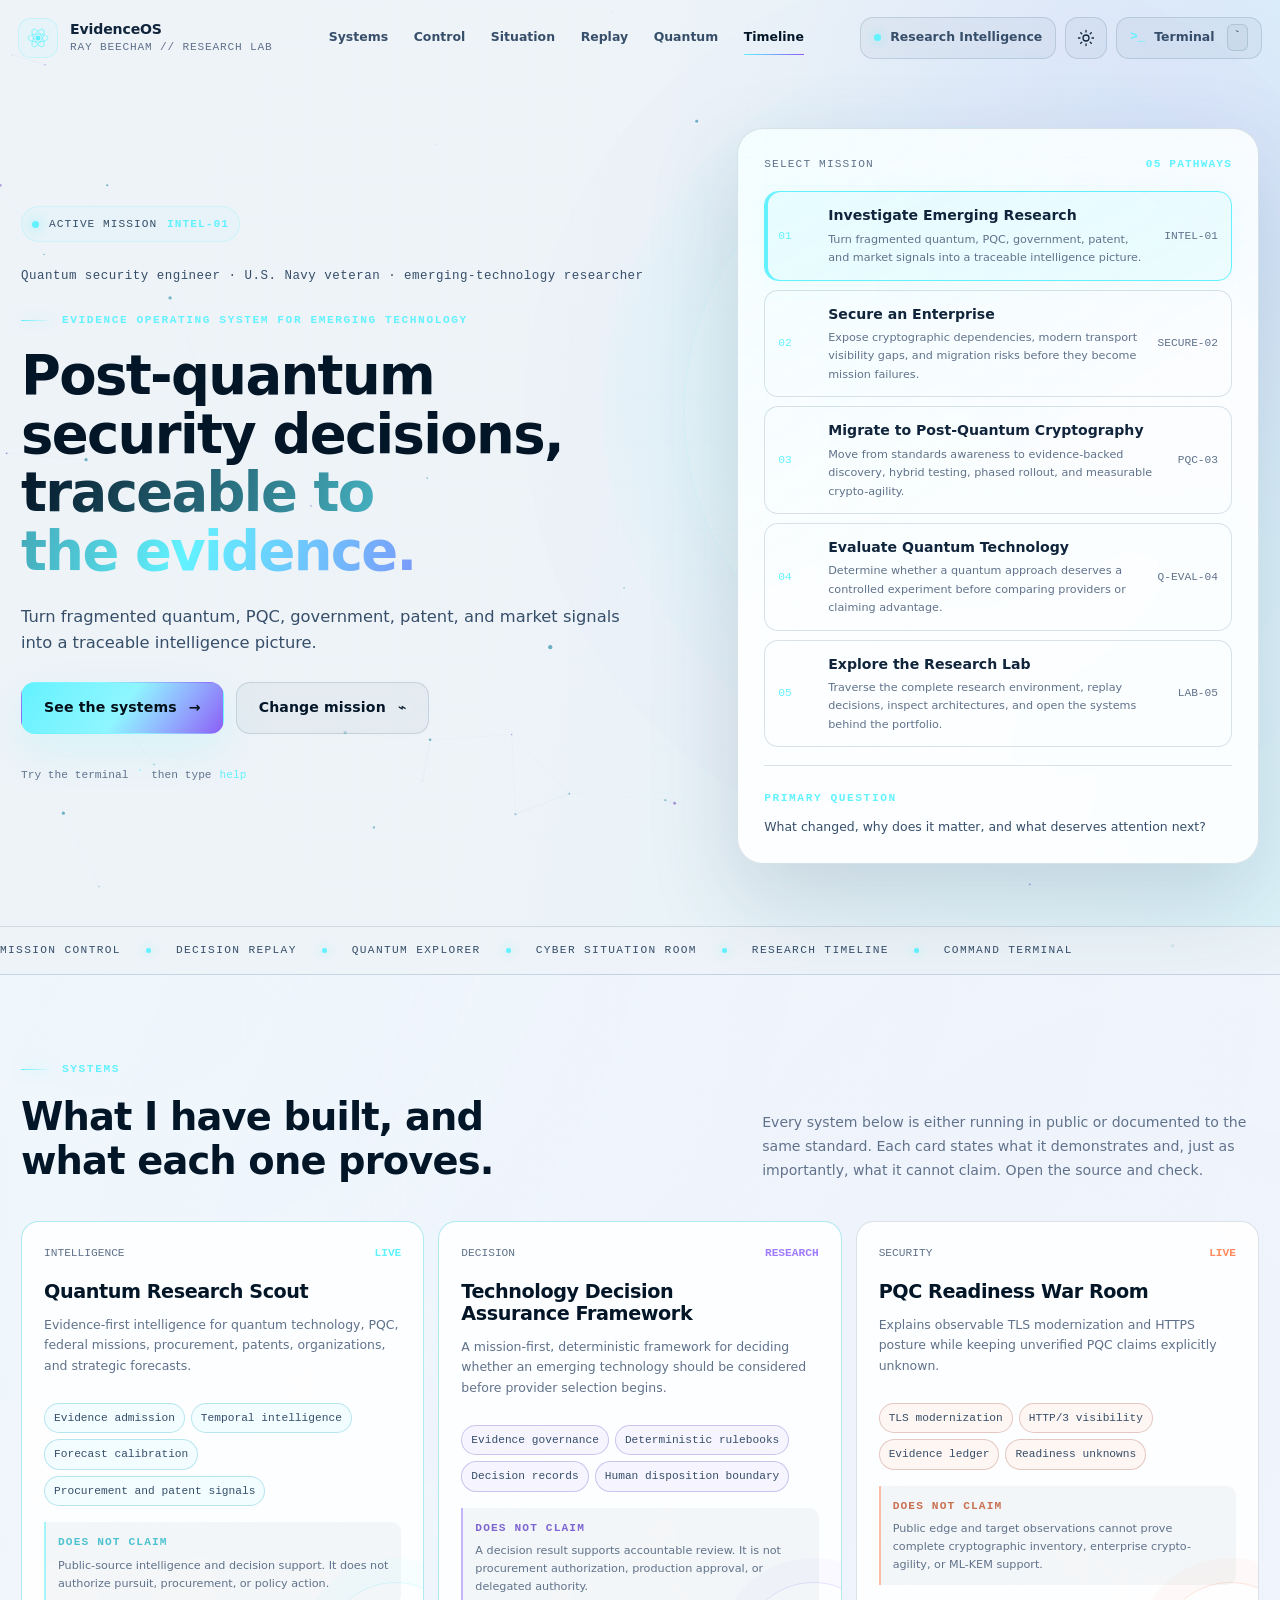
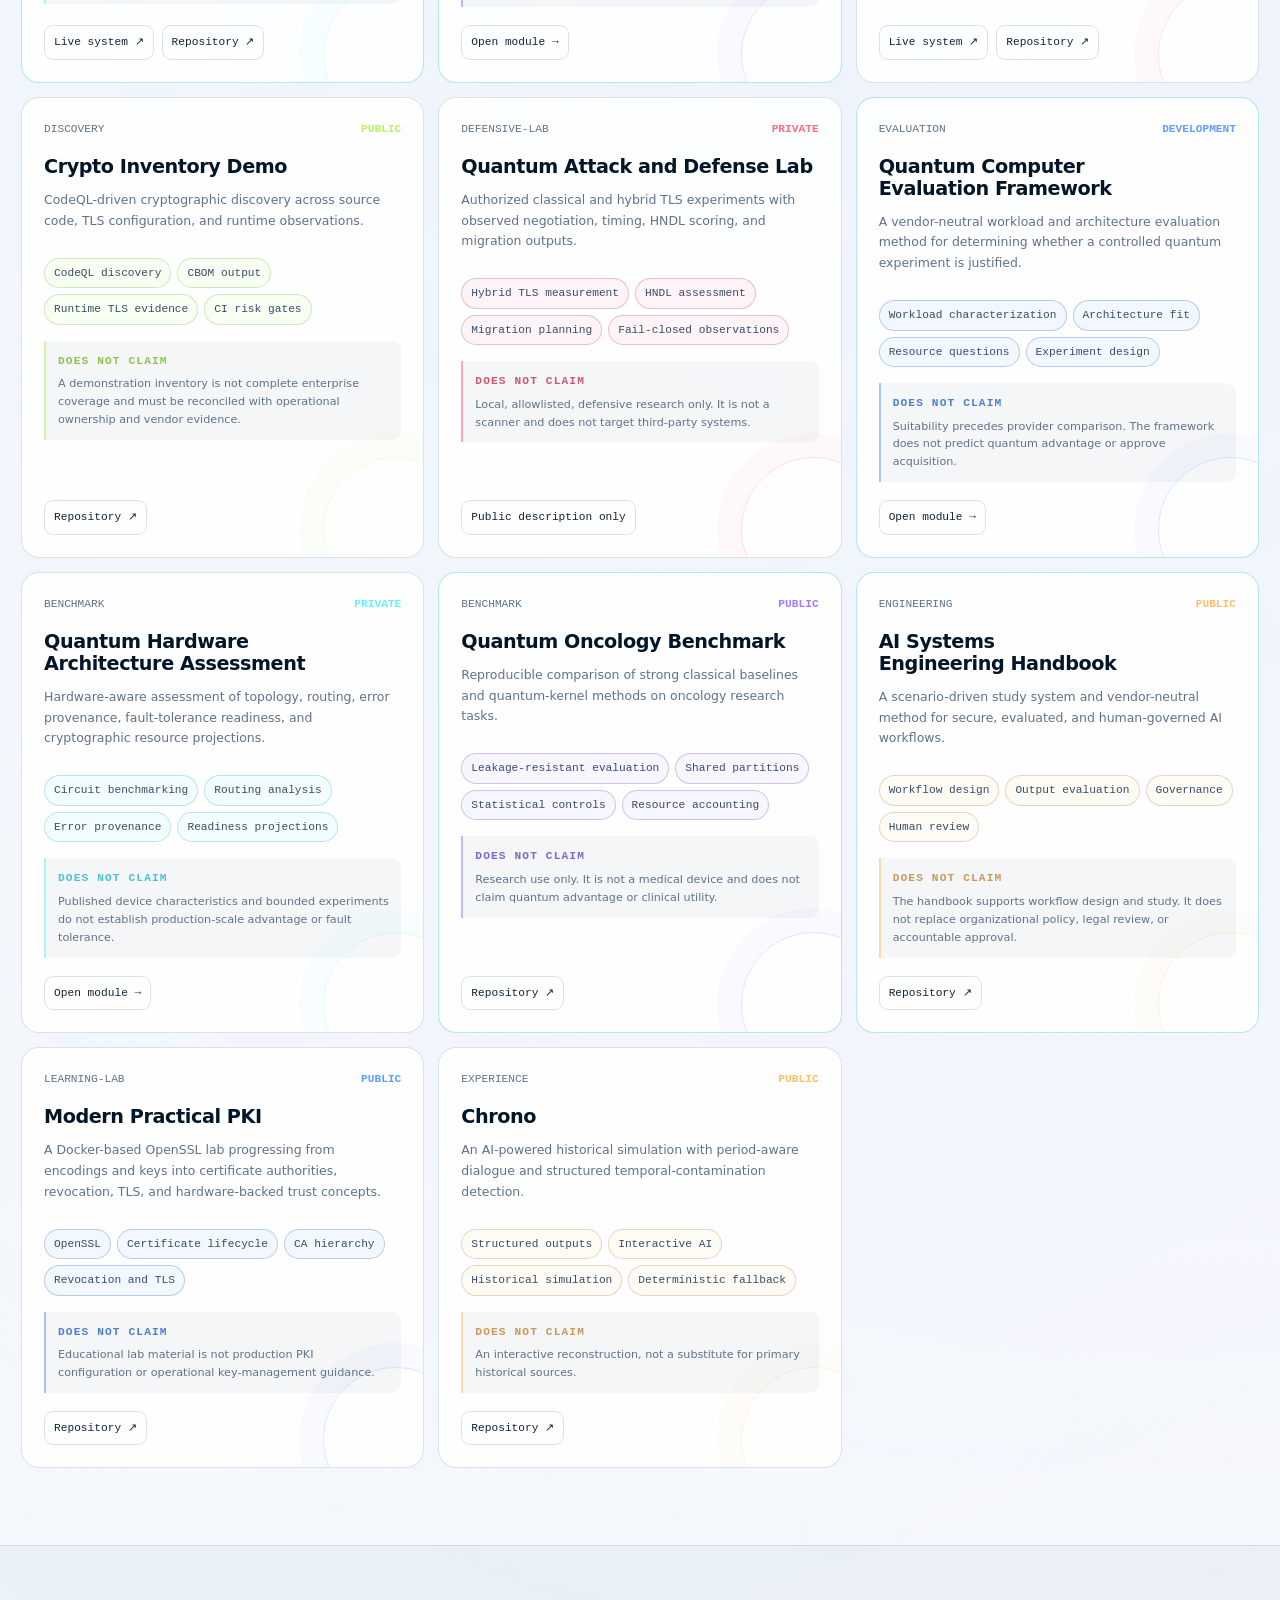
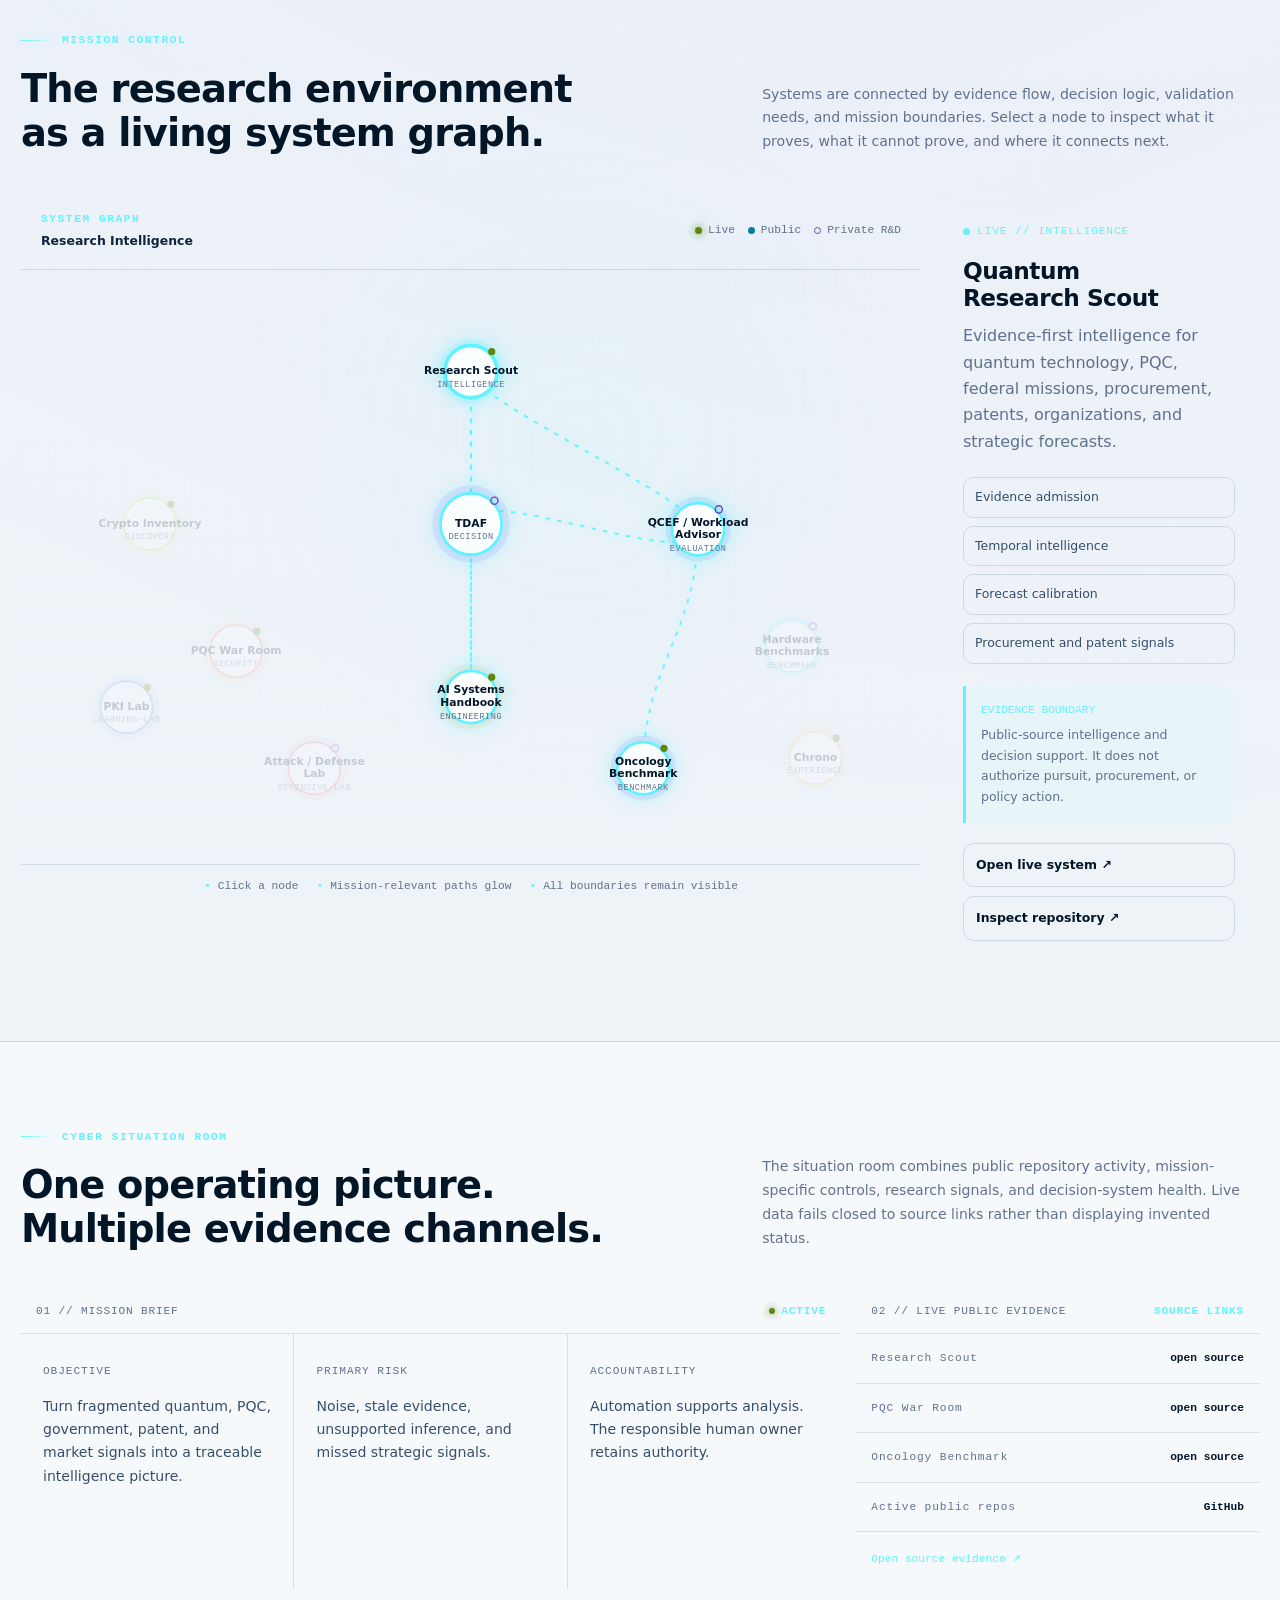
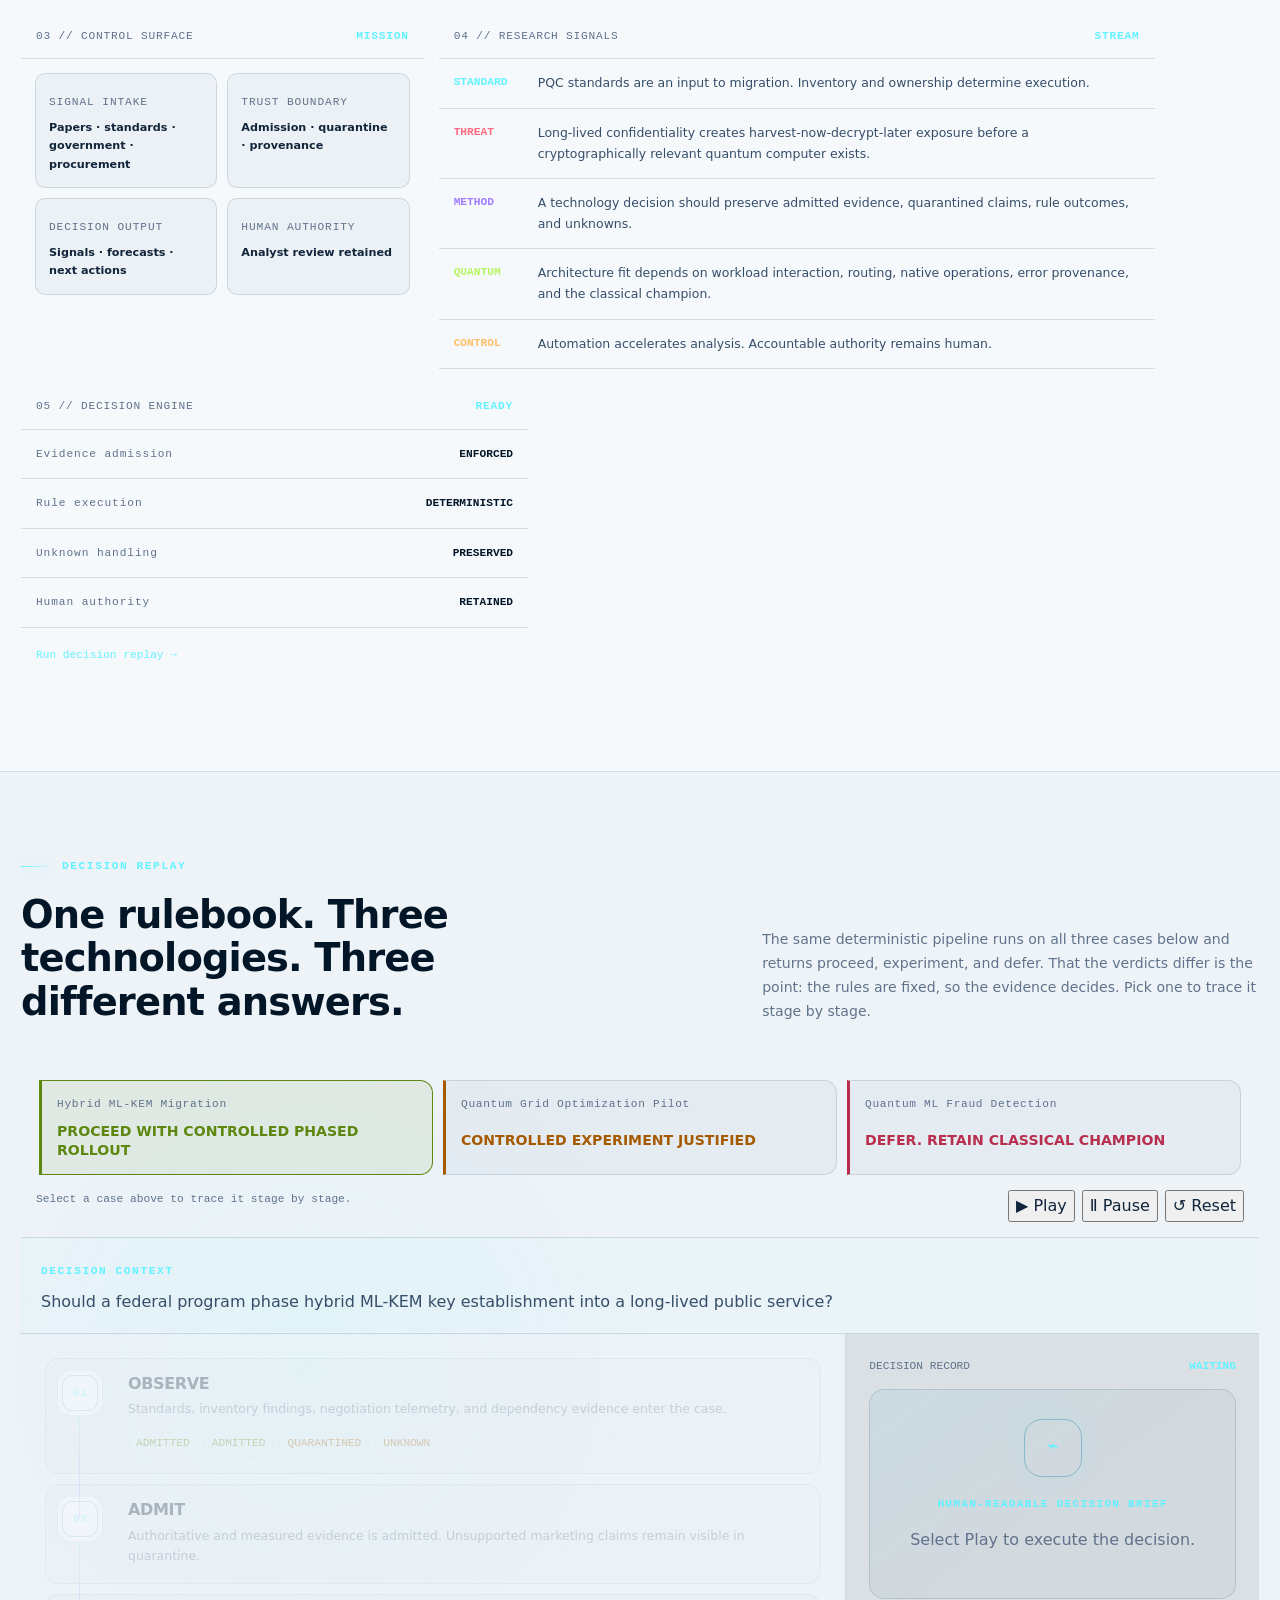
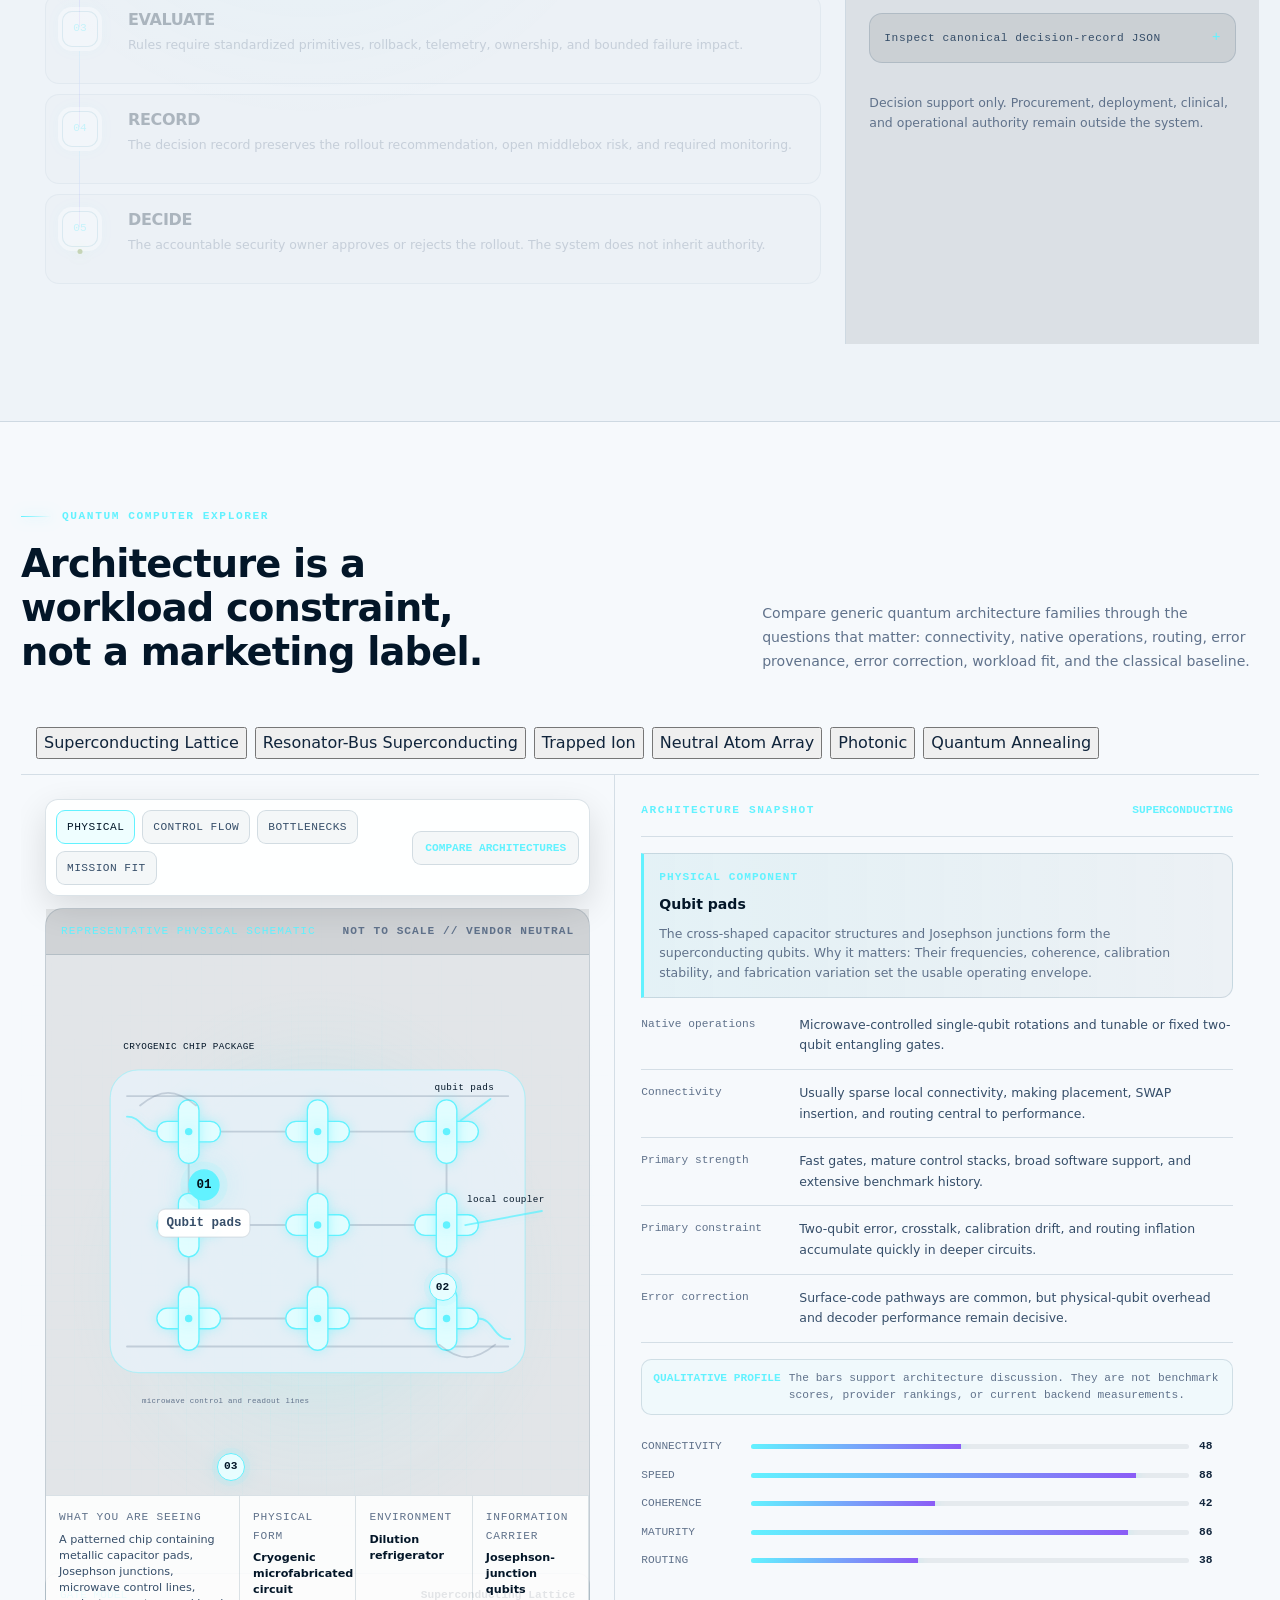
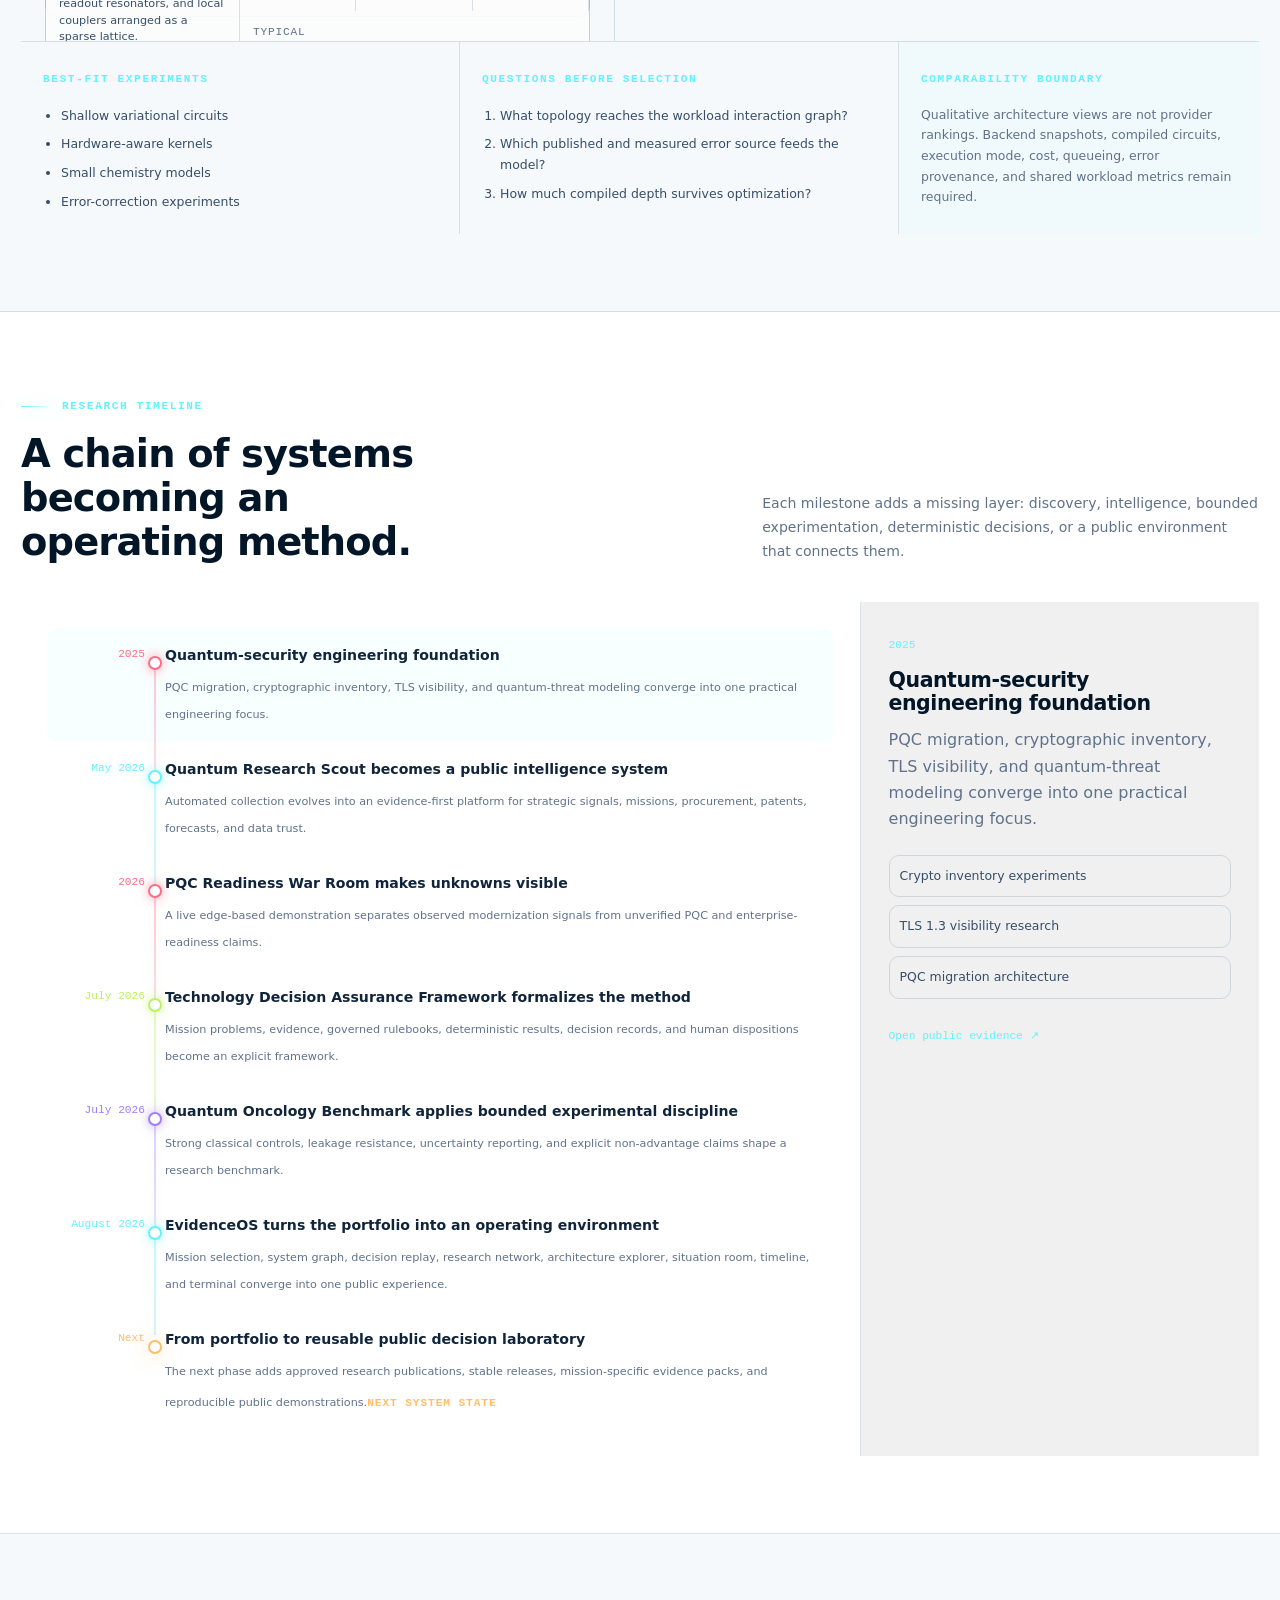
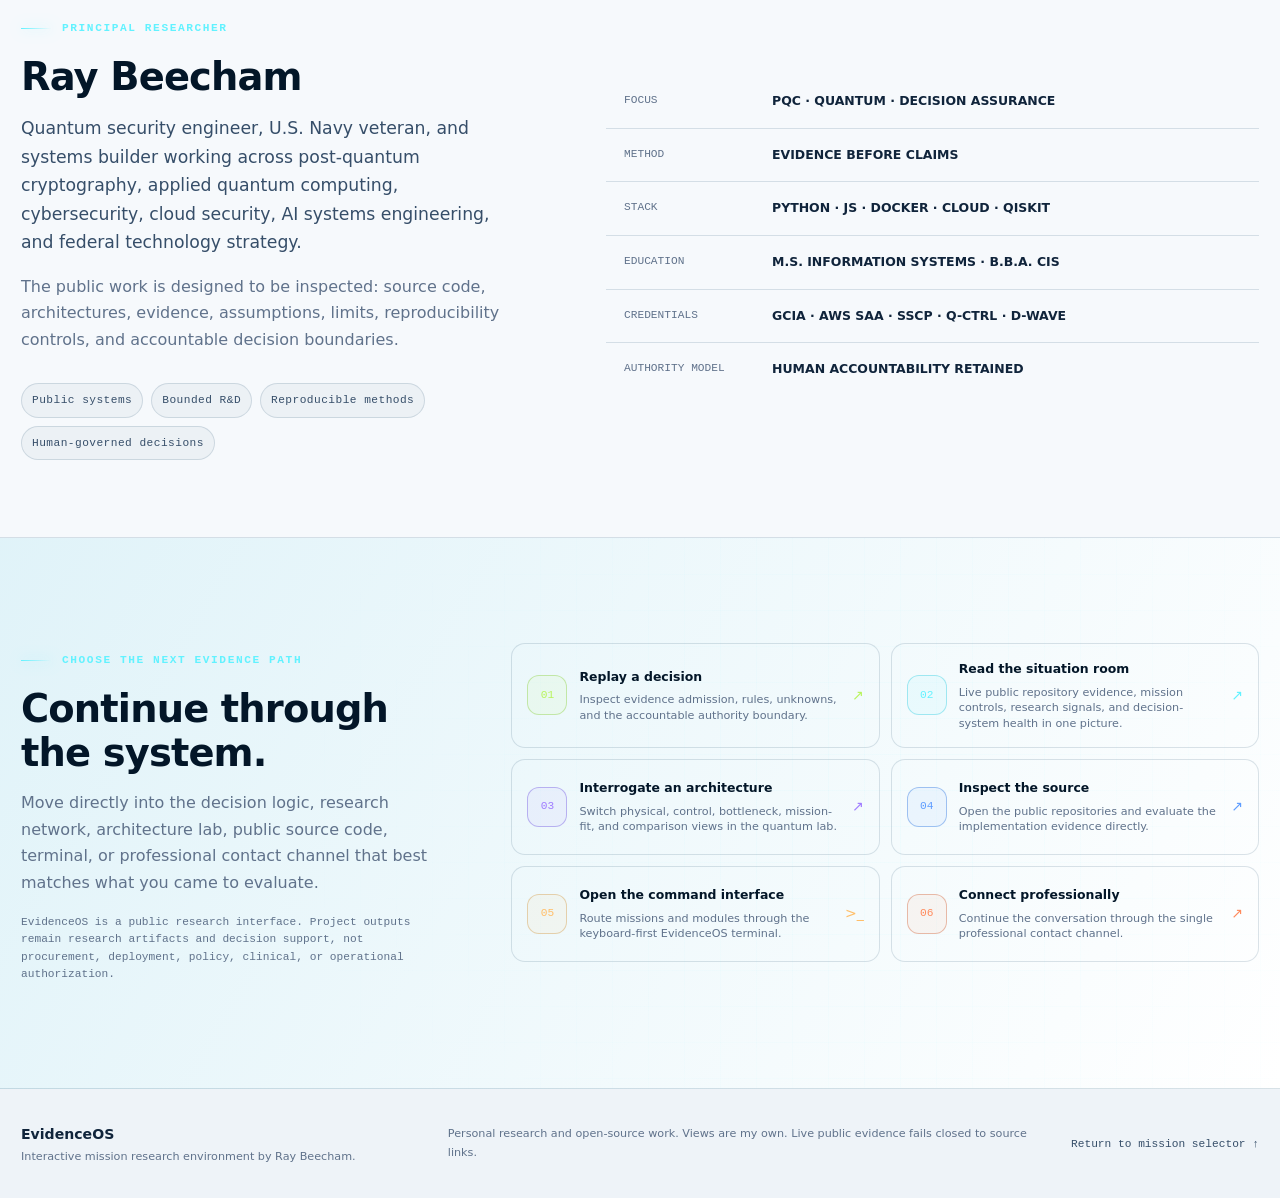
==== commit 13d40c9d: "Cut the globe, lead with the work, fix Decision Replay repetition Subtract and sharpen. Two modules " ====
--- a/site/index.html
+++ b/site/index.html
@@ -68,10 +68,10 @@
     </a>
 
     <nav class="os-nav" id="site-nav" aria-label="Mission modules" data-nav>
+      <a href="#lab">Systems</a>
       <a href="#mission-control">Control</a>
       <a href="#situation-room">Situation</a>
       <a href="#decision-replay">Replay</a>
-      <a href="#research-earth">Network</a>
       <a href="#quantum-explorer">Quantum</a>
       <a href="#timeline">Timeline</a>
     </nav>
@@ -100,7 +100,7 @@
       <button class="icon-button" type="button" aria-label="Close mission selector" data-close-missions>×</button>
     </div>
     <div class="drawer-missions" data-drawer-missions></div>
-    <p class="drawer-note">Mission selection changes the system graph, brief, situation room, research earth, and recommended evidence path. It does not hide the underlying projects.</p>
+    <p class="drawer-note">Mission selection changes the system graph, brief, situation room, and recommended evidence path. It does not hide the underlying projects.</p>
   </aside>
   <div class="drawer-backdrop" hidden data-drawer-backdrop></div>
 
@@ -119,7 +119,7 @@
           <h1>Post-quantum security decisions, <span>traceable to the evidence.</span></h1>
           <p class="hero-lead" data-mission-objective>Turn fragmented quantum, PQC, government, patent, and market signals into a traceable intelligence picture.</p>
           <div class="hero-actions">
-            <a class="button button-primary" href="#mission-control"><span>Launch mission control</span><span aria-hidden="true">→</span></a>
+            <a class="button button-primary" href="#lab"><span>See the systems</span><span aria-hidden="true">→</span></a>
             <button class="button button-secondary" type="button" data-open-missions><span>Change mission</span><span aria-hidden="true">⌁</span></button>
           </div>
           <div class="hero-command-hint"><span>Try the terminal</span><code>`</code><span>then type</span><code>help</code></div>
@@ -136,7 +136,17 @@
       </div>
 
       <div class="hero-system-rail" aria-label="EvidenceOS modules">
-        <span>MISSION CONTROL</span><i></i><span>DECISION REPLAY</span><i></i><span>RESEARCH NETWORK</span><i></i><span>QUANTUM EXPLORER</span><i></i><span>CYBER SITUATION ROOM</span><i></i><span>RESEARCH TIMELINE</span><i></i><span>COMMAND TERMINAL</span>
+        <span>MISSION CONTROL</span><i></i><span>DECISION REPLAY</span><i></i><span>QUANTUM EXPLORER</span><i></i><span>CYBER SITUATION ROOM</span><i></i><span>RESEARCH TIMELINE</span><i></i><span>COMMAND TERMINAL</span>
+      </div>
+    </section>
+
+    <section class="module-section lab-section" id="lab">
+      <div class="shell">
+        <div class="section-heading" data-reveal>
+          <div><p class="eyebrow">Systems</p><h2>What I have built, and what each one proves.</h2></div>
+          <p>Every system below is either running in public or documented to the same standard. Each card states what it demonstrates and, just as importantly, what it cannot claim. Open the source and check.</p>
+        </div>
+        <div class="lab-grid" data-lab-grid data-reveal></div>
       </div>
     </section>
 
@@ -229,13 +239,14 @@
     <section class="module-section replay-section" id="decision-replay">
       <div class="shell">
         <div class="section-heading" data-reveal>
-          <div><p class="eyebrow">Decision replay</p><h2>Watch a technology decision execute like a packet trace.</h2></div>
-          <p>Evidence enters, admission boundaries fire, deterministic rules evaluate, and two synchronized outputs appear: a human-readable decision brief and the canonical JSON decision record. Human authority remains visible at the end of the chain.</p>
+          <div><p class="eyebrow">Decision replay</p><h2>One rulebook. Three technologies. Three different answers.</h2></div>
+          <p>The same deterministic pipeline runs on all three cases below and returns proceed, experiment, and defer. That the verdicts differ is the point: the rules are fixed, so the evidence decides. Pick one to trace it stage by stage.</p>
         </div>
 
         <div class="replay-shell" data-decision-replay data-reveal>
+          <div class="replay-outcomes" data-replay-outcomes aria-label="Three decisions, one rulebook"></div>
           <div class="replay-toolbar">
-            <div class="scenario-tabs" role="tablist" aria-label="Decision scenarios" data-scenario-tabs></div>
+            <p class="replay-hint">Select a case above to trace it stage by stage.</p>
             <div class="replay-controls">
               <button type="button" data-replay-start>▶ Play</button>
               <button type="button" data-replay-pause>Ⅱ Pause</button>
@@ -251,32 +262,6 @@
               <p class="record-boundary">Decision support only. Procurement, deployment, clinical, and operational authority remain outside the system.</p>
             </aside>
           </div>
-        </div>
-      </div>
-    </section>
-
-    <section class="module-section earth-section" id="research-earth">
-      <div class="shell">
-        <div class="section-heading" data-reveal>
-          <div><p class="eyebrow">Research network</p><h2>A living map of the public quantum and security ecosystem.</h2></div>
-          <p>Change the network lens, inspect the visible-node directory, rotate to a source, and follow how standards, multi-agency public programs, security communities, research institutions, and technology providers relate to the selected mission. The network is illustrative, curated, and non-operational.</p>
-        </div>
-
-        <div class="earth-layout">
-          <div class="globe-panel" data-reveal>
-            <div class="globe-toolbar">
-              <span class="micro-label">RESEARCH NETWORK</span>
-              <div class="globe-filters" data-globe-filters></div>
-            </div>
-            <canvas class="research-globe" width="760" height="620" aria-label="Interactive globe showing public quantum and security research organizations" data-research-globe></canvas>
-            <div class="globe-instructions"><span>Drag to rotate</span><span>Scroll to zoom</span><span>Select a marker</span></div>
-          </div>
-          <aside class="earth-inspector" data-earth-inspector data-reveal>
-            <span class="earth-signal" aria-hidden="true"></span>
-            <p class="micro-label">EARTH NODE</p>
-            <h3>Select a research marker.</h3>
-            <p>Location, mission relevance, category, and a direct public source will appear here.</p>
-          </aside>
         </div>
       </div>
     </section>
@@ -336,16 +321,6 @@
       </div>
     </section>
 
-    <section class="module-section lab-section" id="lab">
-      <div class="shell">
-        <div class="section-heading" data-reveal>
-          <div><p class="eyebrow">Open lab index</p><h2>Enter any system directly.</h2></div>
-          <p>The lab index keeps every public repository and bounded private research program visible after mission filtering. Public links open the underlying evidence.</p>
-        </div>
-        <div class="lab-grid" data-lab-grid data-reveal></div>
-      </div>
-    </section>
-
     <section class="module-section profile-section" id="about">
       <div class="shell profile-layout">
         <div class="profile-copy" data-reveal>
@@ -399,8 +374,6 @@
 
   <script src="assets/evidence-os-data.js" defer></script>
   <script src="assets/evidence-os-public-data.js" defer></script>
-  <script src="assets/evidence-os-network-expansion.js" defer></script>
-  <script src="assets/evidence-os-globe.js" defer></script>
   <script src="assets/evidence-os-terminal.js" defer></script>
   <script src="assets/evidence-os.js" defer></script>
   <script src="assets/evidence-os-refinements.js" defer></script>
--- a/site/assets/evidence-os.css
+++ b/site/assets/evidence-os.css
@@ -41,7 +41,6 @@
   --fs-h2: clamp(1.4rem, 4.2vw, 2.4rem);
   --fs-h1: clamp(1.85rem, 5.2vw, 3.4rem);
 }
-
 html[data-theme="light"] {
   --bg: #eef3f8;
   --bg-elevated: #ffffff;
@@ -65,13 +64,11 @@
   --shadow: 0 34px 90px rgba(47, 72, 103, 0.18);
   --shadow-soft: 0 18px 42px rgba(47, 72, 103, 0.12);
 }
-
 html[data-mission="secure"] { --mission: #ff6b83; --mission-rgb: 255, 107, 131; --mission-secondary: #62f2ff; }
 html[data-mission="pqc"] { --mission: #b8f45d; --mission-rgb: 184, 244, 93; --mission-secondary: #62f2ff; }
 html[data-mission="quantum"] { --mission: #9f7cff; --mission-rgb: 159, 124, 255; --mission-secondary: #62f2ff; }
 html[data-mission="research"] { --mission: #62f2ff; --mission-rgb: 98, 242, 255; --mission-secondary: #9f7cff; }
 html[data-mission="lab"] { --mission: #ffbe68; --mission-rgb: 255, 190, 104; --mission-secondary: #9f7cff; }
-
 *, *::before, *::after { box-sizing: border-box; }
 [hidden] { display: none !important; }
 html { scroll-behavior: smooth; background: var(--bg); }
@@ -114,10 +111,8 @@
 .identity-line { margin-bottom: 16px; color: var(--muted-strong); font-family: var(--mono); font-size: var(--fs-label); letter-spacing: 0.04em; }
 .page-progress { position: fixed; inset: 0 0 auto; z-index: 4500; height: 2px; pointer-events: none; }
 .page-progress span { display: block; width: 100%; height: 100%; background: linear-gradient(90deg, var(--mission), var(--mission-secondary), var(--lime)); box-shadow: 0 0 14px rgba(var(--mission-rgb), 0.7); transform: scaleX(0); transform-origin: left; }
-
 [data-reveal] { opacity: 0; transform: translateY(24px); transition: opacity 680ms cubic-bezier(.2,.7,.2,1) var(--delay, 0ms), transform 680ms cubic-bezier(.2,.7,.2,1) var(--delay, 0ms); }
 [data-reveal].is-visible { opacity: 1; transform: translateY(0); }
-
 .button { position: relative; display: inline-flex; align-items: center; justify-content: center; gap: 12px; min-height: 52px; padding: 0 22px; border: 1px solid transparent; border-radius: 14px; font-size: var(--fs-body-sm); font-weight: 800; letter-spacing: .01em; transition: transform 180ms ease, border-color 180ms ease, box-shadow 180ms ease, background 180ms ease; }
 .button:hover { transform: translateY(-2px); }
 .button-primary { color: #031019; background: linear-gradient(125deg, var(--mission), color-mix(in srgb, var(--mission) 72%, white), var(--mission-secondary)); box-shadow: 0 16px 44px rgba(var(--mission-rgb), 0.18); }
@@ -130,7 +125,6 @@
 .icon-button:hover { border-color: var(--line-strong); background: rgba(var(--mission-rgb), .08); transform: translateY(-1px); }
 .icon-button svg { width: 18px; height: 18px; fill: none; stroke: currentColor; stroke-width: 1.7; stroke-linecap: round; stroke-linejoin: round; }
 html[data-theme="dark"] .theme-sun, html[data-theme="light"] .theme-moon { display: none; }
-
 .boot-screen { position: fixed; inset: 0; z-index: 6000; display: grid; place-items: center; padding: 24px; background: #02040a; color: #edf9ff; overflow: hidden; transition: opacity 480ms ease, visibility 480ms ease; }
 .boot-screen.is-complete { opacity: 0; visibility: hidden; pointer-events: none; }
 .boot-noise { position: absolute; inset: 0; opacity: .14; background-image: url("data:image/svg+xml,%3Csvg viewBox='0 0 180 180' xmlns='http://www.w3.org/2000/svg'%3E%3Cfilter id='n'%3E%3CfeTurbulence type='fractalNoise' baseFrequency='.85' numOctaves='3' stitchTiles='stitch'/%3E%3C/filter%3E%3Crect width='100%25' height='100%25' filter='url(%23n)' opacity='.4'/%3E%3C/svg%3E"); mix-blend-mode: soft-light; }
@@ -151,7 +145,6 @@
 .boot-progress { height: 2px; margin: 28px 0 13px; background: rgba(255,255,255,.08); overflow: hidden; }
 .boot-progress span { display: block; width: 100%; height: 100%; background: linear-gradient(90deg, #62f2ff, #9f7cff, #b8f45d); transform: scaleX(0); transform-origin: left; transition: transform 220ms linear; }
 .boot-footer { display: flex; justify-content: space-between; gap: 18px; color: #91a0bd; font-family: var(--mono); font-size: var(--fs-micro); letter-spacing: .08em; }
-
 .os-header { position: fixed; inset: 0 0 auto; z-index: 3000; display: grid; grid-template-columns: auto 1fr auto; align-items: center; gap: 24px; height: var(--header-height); padding: 0 max(18px, calc((100vw - 1320px) / 2)); border-bottom: 1px solid transparent; transition: background 220ms ease, border-color 220ms ease, backdrop-filter 220ms ease; }
 .os-header.is-scrolled { border-bottom-color: var(--line); background: color-mix(in srgb, var(--bg) 82%, transparent); backdrop-filter: blur(22px) saturate(140%); }
 .os-brand { display: inline-flex; align-items: center; gap: 12px; }
@@ -174,14 +167,12 @@
 .terminal-button kbd { margin-left: 3px; }
 .nav-toggle { display: none; width: 42px; height: 42px; padding: 0; border: 1px solid var(--line); border-radius: 13px; background: var(--surface); }
 .nav-toggle span:not(.sr-only) { display: block; width: 18px; height: 1.5px; margin: 4px auto; background: currentColor; }
-
 .mission-drawer { position: fixed; top: calc(var(--header-height) + 14px); right: 20px; z-index: 3900; width: min(520px, calc(100vw - 40px)); max-height: calc(100vh - var(--header-height) - 34px); padding: 24px; border: 1px solid var(--line); border-radius: 22px; background: var(--bg-panel-strong); box-shadow: var(--shadow); overflow: auto; backdrop-filter: blur(24px); }
 .drawer-backdrop { position: fixed; inset: 0; z-index: 3800; background: rgba(0,0,0,.45); backdrop-filter: blur(4px); }
 .drawer-head { display: flex; justify-content: space-between; gap: 18px; align-items: flex-start; margin-bottom: 20px; }
 .drawer-head h2 { margin: 4px 0 0; font-size: 1.75rem; }
 .drawer-missions { display: grid; gap: 10px; }
 .drawer-note { margin: 18px 0 0; font-size: var(--fs-label); }
-
 .mission-hero { position: relative; padding: calc(var(--header-height) + 52px) 0 0; isolation: isolate; overflow: hidden; border-bottom: 1px solid var(--line); }
 .mission-hero::before { content: ""; position: absolute; inset: 0; z-index: -5; background: radial-gradient(circle at 69% 40%, rgba(var(--mission-rgb), .16), transparent 28%), radial-gradient(circle at 91% 18%, rgba(159,124,255,.13), transparent 29%), linear-gradient(100deg, var(--bg) 0%, var(--bg) 42%, color-mix(in srgb, var(--bg) 87%, var(--mission) 13%) 100%); }
 .hero-field { position: absolute; inset: 0; z-index: -3; width: 100%; height: 100%; opacity: .8; }
@@ -216,16 +207,13 @@
 .mission-brief-mini p { margin: 7px 0 0; color: var(--muted-strong); font-size: var(--fs-label); }
 .hero-system-rail { display: flex; align-items: center; gap: 25px; width: max-content; min-width: 190%; padding: 14px 0; border-top: 1px solid var(--line); background: color-mix(in srgb, var(--bg) 82%, transparent); color: var(--muted-strong); font-family: var(--mono); font-size: var(--fs-micro); letter-spacing: .12em; animation: railMove 55s linear infinite; }
 .hero-system-rail i { width: 5px; height: 5px; border-radius: 50%; background: var(--mission); box-shadow: 0 0 10px rgba(var(--mission-rgb), .75); }
-
 .module-section { position: relative; padding: clamp(68px, 6vw, 100px) 0; border-bottom: 1px solid var(--line); }
 .module-section:nth-of-type(even) { background: color-mix(in srgb, var(--bg-elevated) 45%, transparent); }
 .section-heading { display: grid; grid-template-columns: minmax(0, 1fr) minmax(300px, .72fr); gap: clamp(24px, 4vw, 64px); align-items: end; margin-bottom: clamp(28px, 3vw, 44px); }
 .section-heading h2 { margin-bottom: 0; max-width: 22ch; }
 .section-heading > p { margin: 0; max-width: 58ch; font-size: var(--fs-body-sm); line-height: 1.7; }
-
 .mission-control-section { background: radial-gradient(circle at 45% 45%, rgba(var(--mission-rgb), .055), transparent 38%); }
 .mission-control-layout { display: grid; grid-template-columns: minmax(0, 1.5fr) minmax(320px, .5fr); gap: 18px; }
-.graph-panel, .system-inspector, .monitor, .replay-shell, .globe-panel, .earth-inspector, .quantum-lab, .timeline-shell, .profile-console { border: 1px solid var(--line); border-radius: var(--radius); background: var(--bg-panel); box-shadow: var(--shadow-soft); backdrop-filter: blur(16px); }
 .graph-panel { overflow: hidden; }
 .panel-toolbar { display: flex; justify-content: space-between; gap: 20px; align-items: center; padding: 17px 20px; border-bottom: 1px solid var(--line); }
 .panel-toolbar > div:first-child { display: grid; }
@@ -268,7 +256,6 @@
 .inspector-links { display: grid; gap: 9px; margin-top: 20px; }
 .inspector-links a { padding: 11px 12px; border: 1px solid var(--line); border-radius: 11px; color: var(--text-strong); font-size: var(--fs-label); font-weight: 700; }
 .inspector-links a:hover { border-color: var(--line-strong); background: rgba(var(--mission-rgb), .06); }
-
 .situation-section { background: var(--bg-elevated); }
 .situation-grid { display: grid; grid-template-columns: repeat(12, 1fr); gap: 15px; }
 .monitor { grid-column: span 4; min-height: 310px; overflow: hidden; }
@@ -298,13 +285,9 @@
 .signal-feed strong { color: var(--signal-color, var(--cyan)); font-family: var(--mono); font-size: var(--fs-micro); }
 .signal-feed span { color: var(--muted-strong); font-size: var(--fs-label); }
 .decision-health + .monitor-action { display: inline-block; margin: 18px 15px; }
-
 .replay-section { background: radial-gradient(circle at 24% 48%, rgba(var(--mission-rgb), .06), transparent 30%); }
 .replay-shell { overflow: hidden; }
 .replay-toolbar { display: flex; justify-content: space-between; gap: 16px; padding: 15px; border-bottom: 1px solid var(--line); }
-.scenario-tabs { display: flex; flex-wrap: wrap; gap: 8px; }
-.scenario-tabs button, .replay-controls button, .architecture-tabs button, .globe-filters button { min-height: 36px; padding: 0 12px; border: 1px solid var(--line); border-radius: 10px; background: var(--surface); color: var(--muted-strong); font-family: var(--mono); font-size: var(--fs-micro); }
-.scenario-tabs button[aria-selected="true"], .architecture-tabs button[aria-selected="true"], .globe-filters button.is-active { border-color: var(--mission); background: rgba(var(--mission-rgb), .1); color: var(--text-strong); }
 .replay-controls { display: flex; gap: 7px; }
 .replay-controls button:hover { border-color: var(--line-strong); }
 .replay-context { padding: 18px 20px; border-bottom: 1px solid var(--line); background: rgba(var(--mission-rgb), .035); }
@@ -329,24 +312,6 @@
 .replay-record pre { min-height: 430px; margin: 0; padding: 17px; border: 1px solid var(--line); border-radius: 13px; background: #02040a; color: #b9c7dd; font-family: var(--mono); font-size: var(--fs-label); line-height: 1.55; white-space: pre-wrap; overflow: auto; }
 html[data-theme="light"] .replay-record pre { background: #eef3f8; color: #263a53; }
 .record-boundary { margin: 16px 0 0; font-size: var(--fs-label); }
-
-.earth-section { background: var(--bg-elevated); }
-.earth-layout { display: grid; grid-template-columns: minmax(0, 1.3fr) minmax(300px, .48fr); gap: 18px; }
-.globe-panel { overflow: hidden; }
-.globe-toolbar { display: flex; justify-content: space-between; align-items: center; gap: 14px; padding: 14px 16px; border-bottom: 1px solid var(--line); }
-.globe-filters { display: flex; flex-wrap: wrap; gap: 7px; }
-.research-globe { width: 100%; height: min(68vw, 620px); min-height: 480px; cursor: grab; background: radial-gradient(circle at center, rgba(var(--mission-rgb), .08), transparent 55%); }
-.research-globe:active { cursor: grabbing; }
-.globe-instructions { display: flex; justify-content: center; flex-wrap: wrap; gap: 18px; padding: 11px; border-top: 1px solid var(--line); color: var(--muted); font-family: var(--mono); font-size: var(--fs-micro); }
-.earth-inspector { min-height: 100%; padding: 24px; }
-.earth-signal { display: block; width: 76px; height: 76px; margin-bottom: 24px; border: 1px solid var(--mission); border-radius: 50%; box-shadow: 0 0 0 20px rgba(var(--mission-rgb), .025), 0 0 0 40px rgba(var(--mission-rgb), .012); }
-.earth-inspector h3 { margin-top: 10px; }
-.earth-meta { display: grid; gap: 9px; margin: 20px 0; }
-.earth-meta div { padding: 11px; border: 1px solid var(--line); border-radius: 10px; }
-.earth-meta span { display: block; color: var(--muted); font-family: var(--mono); font-size: var(--fs-micro); }
-.earth-meta strong { display: block; margin-top: 4px; font-size: var(--fs-label); }
-.earth-inspector a { display: inline-block; margin-top: 16px; color: var(--mission); font-family: var(--mono); font-size: var(--fs-micro); }
-
 .quantum-section { background: radial-gradient(circle at 70% 40%, rgba(159,124,255,.08), transparent 35%); }
 .quantum-lab { overflow: hidden; }
 .architecture-tabs { display: flex; flex-wrap: wrap; gap: 8px; padding: 15px; border-bottom: 1px solid var(--line); }
@@ -384,7 +349,6 @@
 .quantum-detail-grid ul, .quantum-detail-grid ol { display: grid; gap: 8px; margin: 15px 0 0; padding-left: 18px; color: var(--muted-strong); font-size: var(--fs-label); }
 .quantum-boundary { background: rgba(var(--mission-rgb), .035); }
 .quantum-boundary p { margin: 14px 0 0; font-size: var(--fs-label); }
-
 .timeline-section { background: var(--bg-elevated); }
 .timeline-shell { display: grid; grid-template-columns: minmax(0, 1.18fr) minmax(320px, .56fr); gap: 0; overflow: hidden; }
 .timeline-rail { position: relative; min-height: 620px; padding: 26px; border-right: 1px solid var(--line); }
@@ -401,22 +365,27 @@
 .timeline-evidence { display: grid; gap: 8px; margin: 22px 0; padding: 0; list-style: none; }
 .timeline-evidence li { padding: 10px; border: 1px solid var(--line); border-radius: 10px; color: var(--muted-strong); font-size: var(--fs-label); }
 .timeline-inspector a { color: var(--mission); font-family: var(--mono); font-size: var(--fs-micro); }
-
 .lab-section { background: radial-gradient(circle at 50% 50%, rgba(var(--mission-rgb), .04), transparent 40%); }
 .lab-grid { display: grid; grid-template-columns: repeat(3, minmax(0, 1fr)); gap: 14px; }
-.lab-card { position: relative; min-height: 280px; padding: 22px; border: 1px solid var(--line); border-radius: 18px; background: var(--bg-panel); overflow: hidden; transition: transform 180ms ease, border-color 180ms ease, box-shadow 180ms ease; }
+.lab-card { position: relative; display: flex; flex-direction: column; padding: 22px; border: 1px solid var(--line); border-radius: 18px; background: var(--bg-panel); overflow: hidden; transition: transform 180ms ease, border-color 180ms ease, box-shadow 180ms ease; }
 .lab-card:hover { transform: translateY(-5px); border-color: color-mix(in srgb, var(--card-color, var(--mission)) 45%, var(--line)); box-shadow: var(--shadow-soft); }
 .lab-card::after { content: ""; position: absolute; right: -45px; bottom: -45px; width: 145px; height: 145px; border: 1px solid color-mix(in srgb, var(--card-color, var(--mission)) 22%, transparent); border-radius: 50%; box-shadow: 0 0 0 24px color-mix(in srgb, var(--card-color, var(--mission)) 4%, transparent); }
 .lab-card > * { position: relative; z-index: 1; }
-.lab-card header { display: flex; justify-content: space-between; gap: 10px; margin-bottom: 28px; color: var(--muted); font-family: var(--mono); font-size: var(--fs-micro); }
+.lab-card header { display: flex; justify-content: space-between; gap: 10px; margin-bottom: 18px; color: var(--muted); font-family: var(--mono); font-size: var(--fs-micro); }
 .lab-card header strong { color: var(--card-color, var(--mission)); }
 .lab-card h3 { font-size: 1.2rem; }
 .lab-card p { font-size: var(--fs-label); }
-.lab-card footer { display: flex; flex-wrap: wrap; gap: 8px; margin-top: 18px; }
+/* What the system demonstrates: short, checkable claims. */
+.lab-proves { display: flex; flex-wrap: wrap; gap: 6px; margin: 14px 0 0; padding: 0; list-style: none; }
+.lab-proves li { padding: 5px 9px; border: 1px solid color-mix(in srgb, var(--card-color, var(--mission)) 24%, var(--line)); border-radius: 999px; background: color-mix(in srgb, var(--card-color, var(--mission)) 7%, transparent); color: var(--muted-strong); font-family: var(--mono); font-size: var(--fs-micro); }
+/* The limit carries the same visual weight as the claim. */
+.lab-boundary { display: grid; gap: 5px; margin: 16px 0 0; padding: 11px 12px; border-left: 2px solid color-mix(in srgb, var(--card-color, var(--mission)) 55%, transparent); border-radius: 0 9px 9px 0; background: var(--surface); }
+.lab-boundary span { color: color-mix(in srgb, var(--card-color, var(--mission)) 78%, var(--text-strong)); font-family: var(--mono); font-size: var(--fs-micro); font-weight: 700; letter-spacing: .1em; }
+.lab-boundary em { color: var(--muted); font-size: var(--fs-micro); font-style: normal; line-height: 1.6; }
+.lab-card footer { display: flex; flex-wrap: wrap; gap: 8px; margin-top: auto; padding-top: 18px; }
 .lab-card a, .lab-card .lab-private { padding: 7px 9px; border: 1px solid var(--line); border-radius: 9px; font-family: var(--mono); font-size: var(--fs-micro); }
 .lab-card a:hover { border-color: var(--card-color, var(--mission)); }
 .lab-card.is-mission { border-color: color-mix(in srgb, var(--mission) 35%, var(--line)); }
-
 .profile-section { background: var(--bg-elevated); }
 .profile-layout { display: grid; grid-template-columns: minmax(0, .85fr) minmax(0, 1.15fr); gap: clamp(48px, 8vw, 110px); align-items: center; }
 .profile-lead { color: var(--muted-strong); font-size: 1.08rem; }
@@ -426,7 +395,6 @@
 .profile-console > div:last-child { border-bottom: 0; }
 .profile-console span { color: var(--muted); font-family: var(--mono); font-size: var(--fs-micro); }
 .profile-console strong { font-size: var(--fs-label); }
-
 .contact-section { position: relative; padding: 105px 0; overflow: hidden; background: linear-gradient(120deg, color-mix(in srgb, var(--bg) 90%, var(--mission) 10%), var(--bg-elevated)); border-bottom: 1px solid var(--line); }
 .contact-grid { position: absolute; inset: 0; background-image: linear-gradient(rgba(var(--mission-rgb), .04) 1px, transparent 1px), linear-gradient(90deg, rgba(var(--mission-rgb), .04) 1px, transparent 1px); background-size: 36px 36px; mask-image: radial-gradient(circle at 70% 50%, black, transparent 65%); }
 .contact-layout { position: relative; display: grid; grid-template-columns: minmax(0, 1fr) minmax(330px, .5fr); gap: 70px; align-items: center; }
@@ -442,7 +410,6 @@
 .footer-layout p { margin: 0; font-size: var(--fs-micro); }
 .footer-layout strong { font-size: var(--fs-body-sm); }
 .footer-layout a { color: var(--muted-strong); font-family: var(--mono); font-size: var(--fs-micro); }
-
 .terminal { position: fixed; inset: 0; z-index: 5200; display: grid; place-items: center; padding: 24px; background: rgba(0,0,0,.67); backdrop-filter: blur(9px); }
 .terminal-window { width: min(920px, 100%); height: min(690px, calc(100vh - 48px)); display: grid; grid-template-rows: auto 1fr auto auto; border: 1px solid rgba(var(--mission-rgb), .35); border-radius: 20px; background: #02040a; color: #d8f8ff; box-shadow: 0 44px 130px rgba(0,0,0,.68), inset 0 0 70px rgba(var(--mission-rgb), .02); overflow: hidden; }
 .terminal-window header { display: grid; grid-template-columns: auto 1fr auto; gap: 14px; align-items: center; padding: 13px 15px; border-bottom: 1px solid rgba(98,242,255,.13); background: rgba(255,255,255,.025); }
@@ -463,28 +430,23 @@
 .terminal-form input { width: 100%; border: 0; outline: 0; background: transparent; color: #edf9ff; font-family: var(--mono); font-size: var(--fs-label); }
 .terminal-window footer { display: flex; justify-content: center; flex-wrap: wrap; gap: 18px; padding: 9px 14px; border-top: 1px solid rgba(98,242,255,.1); color: #72809b; font-family: var(--mono); font-size: var(--fs-micro); }
 .noscript-message { position: fixed; right: 18px; bottom: 18px; z-index: 7000; max-width: 440px; padding: 15px; border: 1px solid var(--red); border-radius: 12px; background: var(--bg-panel-strong); color: var(--text); font-size: var(--fs-label); }
-
 @keyframes pulse { 0%,100%{opacity:1;transform:scale(1)} 50%{opacity:.35;transform:scale(.74)} }
 @keyframes gradientShift { 0%,100%{background-position:0% 50%} 50%{background-position:100% 50%} }
 @keyframes slowRotate { to { transform: rotate(360deg); } }
 @keyframes slowRotateReverse { to { transform: rotate(-360deg); } }
 @keyframes railMove { to { transform: translateX(-50%); } }
 @keyframes chipFloat { 0%,100%{transform:rotateX(60deg) rotateZ(45deg) translateZ(0)} 50%{transform:rotateX(60deg) rotateZ(48deg) translateZ(16px)} }
-
 @media (max-width: 1120px) {
   :root { --shell: min(100% - 32px, 1080px); }
   .os-nav { gap: 14px; }
   .os-nav a { font-size: var(--fs-label); }
   .mission-chip span:last-child { max-width: 140px; overflow: hidden; text-overflow: ellipsis; white-space: nowrap; }
   .hero-shell { grid-template-columns: minmax(0, 1fr) minmax(380px, .78fr); gap: 38px; }
-  .mission-control-layout, .earth-layout { grid-template-columns: 1fr; }
-  .system-inspector, .earth-inspector { min-height: auto; }
   .inspector-empty { min-height: 300px; }
   .monitor { grid-column: span 6; }
   .monitor-wide, .monitor-feed, .monitor-decision { grid-column: span 12; }
   .lab-grid { grid-template-columns: repeat(2, 1fr); }
 }
-
 @media (max-width: 900px) {
   :root { --header-height: 70px; }
   .os-header { grid-template-columns: auto 1fr auto; }
@@ -509,7 +471,6 @@
   .mission-brief-board > div:last-child { border-bottom: 0; }
   .footer-layout { grid-template-columns: 1fr; }
 }
-
 @media (max-width: 680px) {
   :root { --shell: calc(100vw - 26px); --radius: 18px; }
   body { font-size: 15px; }
@@ -520,7 +481,6 @@
   .mission-selector-panel { padding: 18px; }
   .mission-option { grid-template-columns: 30px 1fr; }
   .mission-option em { display: none; }
-  .panel-toolbar, .globe-toolbar, .replay-toolbar { align-items: flex-start; flex-direction: column; }
   .graph-legend { display: none; }
   /* The graph keeps its own readable scale and pans horizontally rather than
      shrinking node labels to a few pixels on a phone. */
@@ -533,9 +493,6 @@
   .replay-trace { padding: 14px; }
   .replay-trace::before { left: 44px; }
   .replay-step { grid-template-columns: 40px 1fr; padding: 13px; }
-  .research-globe { min-height: 390px; height: 110vw; }
-  .architecture-tabs, .scenario-tabs, .globe-filters { flex-wrap: nowrap; width: 100%; overflow-x: auto; padding-bottom: 4px; }
-  .architecture-tabs button, .scenario-tabs button, .globe-filters button { white-space: nowrap; }
   .chip-stage { min-height: 450px; }
   .quantum-chip { width: 190px; height: 190px; }
   .architecture-facts > div { grid-template-columns: 1fr; gap: 5px; }
@@ -547,14 +504,12 @@
   .boot-shell { padding: 24px; }
   .boot-brand small { display: none; }
 }
-
 @media (prefers-reduced-motion: reduce) {
   html { scroll-behavior: auto; }
   *, *::before, *::after { animation-duration: .01ms !important; animation-iteration-count: 1 !important; transition-duration: .01ms !important; scroll-behavior: auto !important; }
   [data-reveal] { opacity: 1; transform: none; }
   .hero-system-rail { animation: none; width: auto; min-width: 0; flex-wrap: wrap; padding-inline: 18px; }
 }
-
 .error-environment { position: relative; display: grid; min-height: 100svh; place-items: center; padding: 24px; overflow: hidden; background: radial-gradient(circle at 50% 42%, rgba(98,242,255,.1), transparent 30%), radial-gradient(circle at 66% 62%, rgba(159,124,255,.1), transparent 30%), var(--bg); }
 .error-grid { position: absolute; inset: 0; background-image: linear-gradient(rgba(98,242,255,.04) 1px, transparent 1px), linear-gradient(90deg, rgba(98,242,255,.04) 1px, transparent 1px); background-size: 36px 36px; mask-image: radial-gradient(circle at center, black, transparent 72%); }
 .error-console { position: relative; z-index: 1; width: min(760px, 100%); padding: clamp(30px, 6vw, 62px); border: 1px solid var(--line); border-radius: var(--radius-lg); background: var(--bg-panel); box-shadow: var(--shadow); text-align: center; backdrop-filter: blur(18px); }
@@ -566,3 +521,55 @@
 .error-orbit span:nth-child(2) { transform: translate(-50%, -50%) rotate(60deg); }
 .error-orbit span:nth-child(3) { transform: translate(-50%, -50%) rotate(120deg); }
 .error-orbit i { position: absolute; inset: 50% auto auto 50%; width: 30px; height: 30px; border-radius: 50%; background: linear-gradient(135deg, var(--cyan), var(--violet)); box-shadow: 0 0 30px rgba(98,242,255,.5); transform: translate(-50%, -50%); }
+
+/* --------------------------------------------------------------------------
+   Decision Replay outcome strip
+   Three verdicts from one rulebook, shown together so the contrast reads
+   before any single trace is played.
+   -------------------------------------------------------------------------- */
+.replay-outcomes {
+  display: grid;
+  grid-template-columns: repeat(3, minmax(0, 1fr));
+  gap: 10px;
+  padding: 18px 18px 0;
+}
+.replay-outcome {
+  display: grid;
+  gap: 8px;
+  padding: 14px 15px;
+  border: 1px solid var(--line);
+  border-left: 3px solid var(--outcome-color, var(--mission));
+  border-radius: 0 13px 13px 0;
+  background: var(--surface);
+  text-align: left;
+  transition: border-color 180ms ease, background 180ms ease, transform 180ms ease;
+}
+.replay-outcome:hover { transform: translateY(-2px); background: var(--surface-strong); }
+.replay-outcome.is-active {
+  border-color: var(--outcome-color, var(--mission));
+  background: color-mix(in srgb, var(--outcome-color, var(--mission)) 9%, transparent);
+}
+.replay-outcome span {
+  color: var(--muted);
+  font-family: var(--mono);
+  font-size: var(--fs-micro);
+  letter-spacing: .06em;
+}
+.replay-outcome strong {
+  color: var(--outcome-color, var(--text-strong));
+  font-size: var(--fs-body-sm);
+  line-height: 1.35;
+}
+.replay-outcome.tone-good { --outcome-color: var(--lime); }
+.replay-outcome.tone-conditional { --outcome-color: var(--amber); }
+.replay-outcome.tone-bad { --outcome-color: var(--red); }
+
+@media (max-width: 900px) {
+  .replay-outcomes { grid-template-columns: 1fr; padding: 14px 14px 0; }
+}
+.replay-hint { margin: 0; color: var(--muted); font-family: var(--mono); font-size: var(--fs-micro); }
+
+@media (max-width: 680px) {
+  .replay-toolbar { flex-direction: column; align-items: stretch; gap: 12px; }
+  .replay-hint { order: -1; }
+}
--- a/site/assets/evidence-os-refinements.css
+++ b/site/assets/evidence-os-refinements.css
@@ -8,38 +8,31 @@
 .replay-trace {
   --replay-spine-x: 58px;
 }
-
 .replay-trace::before {
   left: var(--replay-spine-x);
   width: 1px;
   opacity: .46;
   box-shadow: 0 0 14px rgba(var(--mission-rgb), .32);
 }
-
 .replay-step,
 .replay-step.is-active,
 .replay-step.is-complete {
   transform: none;
 }
-
 .replay-step.is-active {
   box-shadow: 0 0 0 1px rgba(var(--mission-rgb), .08), 0 14px 34px rgba(0, 0, 0, .17);
 }
-
 .replay-step-index {
   box-shadow: 0 0 0 4px var(--bg-panel-strong), 0 0 16px rgba(var(--mission-rgb), .22);
 }
-
 .replay-record {
   display: flex;
   flex-direction: column;
   gap: 14px;
 }
-
 .replay-record .record-head {
   margin-bottom: 0;
 }
-
 .record-human {
   display: grid;
   gap: 14px;
@@ -50,13 +43,11 @@
     linear-gradient(145deg, rgba(var(--mission-rgb), .075), transparent 55%),
     var(--surface);
 }
-
 .record-human.is-waiting {
   min-height: 210px;
   place-content: center;
   text-align: center;
 }
-
 .record-human.is-waiting .record-human-glyph {
   display: grid;
   place-items: center;
@@ -70,7 +61,6 @@
   font-size: 1.2rem;
   box-shadow: 0 0 24px rgba(var(--mission-rgb), .12);
 }
-
 .record-human-label {
   color: var(--mission);
   font-family: var(--mono);
@@ -79,20 +69,17 @@
   letter-spacing: .11em;
   text-transform: uppercase;
 }
-
 .record-human-result {
   display: grid;
   gap: 7px;
   padding-bottom: 14px;
   border-bottom: 1px solid var(--line);
 }
-
 .record-human-result strong {
   color: var(--text-strong);
   font-size: 1.02rem;
   line-height: 1.35;
 }
-
 .record-human-result p,
 .record-human-block p {
   margin: 0;
@@ -100,24 +87,20 @@
   font-size: var(--fs-label);
   line-height: 1.62;
 }
-
 .record-human-grid {
   display: grid;
   grid-template-columns: repeat(2, minmax(0, 1fr));
   gap: 10px;
 }
-
 .record-human-block {
   padding: 12px;
   border: 1px solid var(--line);
   border-radius: 11px;
   background: rgba(255, 255, 255, .018);
 }
-
 .record-human-block.is-wide {
   grid-column: 1 / -1;
 }
-
 .record-human-block > span,
 .record-evidence-stat span {
   display: block;
@@ -128,30 +111,25 @@
   letter-spacing: .08em;
   text-transform: uppercase;
 }
-
 .record-evidence-stats {
   display: grid;
   grid-template-columns: repeat(3, minmax(0, 1fr));
   gap: 8px;
 }
-
 .record-evidence-stat {
   padding: 10px;
   border: 1px solid var(--line);
   border-radius: 10px;
   background: var(--surface);
 }
-
 .record-evidence-stat strong {
   color: var(--text-strong);
   font-family: var(--mono);
   font-size: var(--fs-body-sm);
 }
-
 .record-evidence-stat.good strong { color: var(--lime); }
 .record-evidence-stat.warn strong { color: var(--amber); }
 .record-evidence-stat.bad strong { color: var(--red); }
-
 .record-token-list {
   display: flex;
   flex-wrap: wrap;
@@ -160,7 +138,6 @@
   padding: 0;
   list-style: none;
 }
-
 .record-token-list li {
   padding: 5px 7px;
   border: 1px solid var(--line);
@@ -170,7 +147,6 @@
   font-family: var(--mono);
   font-size: var(--fs-micro);
 }
-
 .record-derived-note {
   margin: 0;
   color: var(--muted);
@@ -178,14 +154,12 @@
   font-size: var(--fs-micro);
   line-height: 1.55;
 }
-
 .record-json-disclosure {
   border: 1px solid var(--line);
   border-radius: 13px;
   background: rgba(0, 0, 0, .07);
   overflow: hidden;
 }
-
 .record-json-disclosure summary {
   display: flex;
   align-items: center;
@@ -199,7 +173,6 @@
   cursor: pointer;
   list-style: none;
 }
-
 .record-json-disclosure summary::-webkit-details-marker { display: none; }
 .record-json-disclosure summary::after {
   content: "+";
@@ -207,13 +180,11 @@
   font-size: var(--fs-body-sm);
 }
 .record-json-disclosure[open] summary::after { content: "−"; }
-
 .record-json-toolbar {
   display: flex;
   justify-content: flex-end;
   padding: 0 12px 10px;
 }
-
 .record-copy-button {
   min-height: 32px;
   padding: 0 10px;
@@ -224,338 +195,33 @@
   font-family: var(--mono);
   font-size: var(--fs-micro);
 }
-
 .record-copy-button:hover,
 .record-copy-button:focus-visible {
   border-color: var(--mission);
   color: var(--text-strong);
 }
-
 .replay-record .record-json-disclosure pre {
   min-height: 230px;
   border: 0;
   border-top: 1px solid var(--line);
   border-radius: 0;
 }
-
-/* --------------------------------------------------------------------------
-   Research Network
-   -------------------------------------------------------------------------- */
-/* The lens label sits above its own full-width filter row so six pills fit on
-   one line instead of orphaning the last one. */
-.globe-toolbar {
-  display: grid;
-  gap: 12px;
-  align-items: start;
-  padding: 16px 18px;
-  background: linear-gradient(90deg, rgba(var(--mission-rgb), .035), transparent);
-}
-
-.globe-toolbar > .micro-label {
-  white-space: nowrap;
-}
-
-.globe-filters {
-  justify-content: flex-start;
-}
-
-.globe-filters button {
-  display: inline-grid;
-  grid-template-columns: 7px auto auto;
-  gap: 7px;
-  align-items: center;
-  min-height: 40px;
-  padding: 0 11px;
-}
-
-.globe-filters button i {
-  width: 7px;
-  height: 7px;
-  border-radius: 50%;
-  background: var(--category-color, var(--mission));
-  box-shadow: 0 0 10px color-mix(in srgb, var(--category-color, var(--mission)) 75%, transparent);
-}
-
-.globe-filters button span {
-  font-size: var(--fs-micro);
-}
-
-.globe-filters button strong {
-  display: grid;
-  place-items: center;
-  min-width: 22px;
-  height: 22px;
-  border-radius: 7px;
-  background: rgba(255, 255, 255, .04);
-  color: var(--category-color, var(--mission));
-  font-size: var(--fs-micro);
-}
-
-.globe-filters button.is-active {
-  border-color: var(--category-color, var(--mission));
-  background: color-mix(in srgb, var(--category-color, var(--mission)) 10%, transparent);
-  box-shadow: 0 0 22px color-mix(in srgb, var(--category-color, var(--mission)) 9%, transparent);
-}
-
-.network-overview {
-  display: grid;
-  grid-template-columns: 120px 150px minmax(0, 1fr);
-  gap: 10px;
-  padding: 12px 15px;
-  border-bottom: 1px solid var(--line);
-  background: rgba(0, 0, 0, .055);
-}
-
-.network-overview > div {
-  padding: 10px 11px;
-  border: 1px solid var(--line);
-  border-radius: 10px;
-  background: var(--surface);
-}
-
-.network-overview span {
-  display: block;
-  color: var(--muted);
-  font-family: var(--mono);
-  font-size: var(--fs-micro);
-  letter-spacing: .08em;
-  text-transform: uppercase;
-}
-
-.network-overview strong {
-  display: block;
-  margin-top: 5px;
-  color: var(--text-strong);
-  font-size: var(--fs-label);
-}
-
-.network-overview p {
-  margin: 5px 0 0;
-  font-size: var(--fs-micro);
-  line-height: 1.52;
-}
-
-.research-globe {
-  min-height: 540px;
-  height: min(62vw, 610px);
-  background:
-    radial-gradient(circle at center, rgba(var(--mission-rgb), .09), transparent 54%),
-    linear-gradient(180deg, rgba(255, 255, 255, .008), transparent);
-}
-
-.network-directory {
-  padding: 14px 15px 15px;
-  border-top: 1px solid var(--line);
-  background: rgba(0, 0, 0, .045);
-}
-
-.network-directory-head {
-  display: flex;
-  align-items: center;
-  justify-content: space-between;
-  gap: 14px;
-  margin-bottom: 10px;
-}
-
-.network-directory-head strong {
-  color: var(--muted-strong);
-  font-family: var(--mono);
-  font-size: var(--fs-micro);
-}
-
-.network-directory-list {
-  display: grid;
-  grid-template-columns: repeat(3, minmax(0, 1fr));
-  gap: 8px;
-  max-height: 196px;
-  overflow: auto;
-}
-
-.network-node-button {
-  position: relative;
-  display: grid;
-  grid-template-columns: 9px minmax(0, 1fr);
-  gap: 8px;
-  align-items: start;
-  width: 100%;
-  min-height: 58px;
-  padding: 10px;
-  border: 1px solid var(--line);
-  border-radius: 10px;
-  background: var(--surface);
-  text-align: left;
-}
-
-.network-node-button:hover,
-.network-node-button:focus-visible,
-.network-node-button.is-selected {
-  border-color: var(--node-color, var(--mission));
-  background: color-mix(in srgb, var(--node-color, var(--mission)) 8%, transparent);
-}
-
-.network-node-button > i {
-  width: 7px;
-  height: 7px;
-  margin-top: 5px;
-  border-radius: 50%;
-  background: var(--node-color, var(--mission));
-  box-shadow: 0 0 9px color-mix(in srgb, var(--node-color, var(--mission)) 70%, transparent);
-}
-
-.network-node-button strong {
-  display: block;
-  color: var(--text-strong);
-  font-size: var(--fs-micro);
-  line-height: 1.3;
-}
-
-.network-node-button small {
-  display: block;
-  margin-top: 4px;
-  color: var(--muted);
-  font-family: var(--mono);
-  font-size: var(--fs-micro);
-  line-height: 1.35;
-}
-
-.earth-inspector {
-  display: flex;
-  flex-direction: column;
-  min-width: 0;
-  background:
-    linear-gradient(145deg, rgba(var(--mission-rgb), .04), transparent 45%),
-    var(--bg-panel);
-}
-
-.earth-inspector .earth-signal {
-  position: relative;
-  width: 84px;
-  height: 84px;
-}
-
-.earth-inspector .earth-signal::before,
-.earth-inspector .earth-signal::after {
-  content: "";
-  position: absolute;
-  inset: 18px;
-  border: 1px solid currentColor;
-  border-radius: 50%;
-  opacity: .44;
-}
-
-.earth-inspector .earth-signal::after {
-  inset: 31px;
-  background: currentColor;
-  box-shadow: 0 0 15px currentColor;
-  opacity: .75;
-}
-
-.earth-category-summary {
-  display: grid;
-  gap: 12px;
-}
-
-.earth-category-summary h3,
-.earth-node-title {
-  margin: 8px 0 2px;
-}
-
-.earth-category-summary p,
-.earth-node-summary {
-  margin-bottom: 0;
-  font-size: var(--fs-label);
-}
-
-.earth-category-stats {
-  display: grid;
-  grid-template-columns: repeat(2, minmax(0, 1fr));
-  gap: 8px;
-  margin-top: 18px;
-}
-
-.earth-category-stats div {
-  padding: 11px;
-  border: 1px solid var(--line);
-  border-radius: 10px;
-  background: var(--surface);
-}
-
-.earth-category-stats span {
-  display: block;
-  color: var(--muted);
-  font-family: var(--mono);
-  font-size: var(--fs-micro);
-}
-
-.earth-category-stats strong {
-  display: block;
-  margin-top: 4px;
-  color: var(--text-strong);
-  font-size: var(--fs-label);
-}
-
-.earth-related {
-  display: grid;
-  gap: 7px;
-  margin-top: 20px;
-}
-
-.earth-related > span {
-  color: var(--muted);
-  font-family: var(--mono);
-  font-size: var(--fs-micro);
-  letter-spacing: .08em;
-  text-transform: uppercase;
-}
-
-.earth-related button {
-  display: flex;
-  align-items: center;
-  gap: 8px;
-  padding: 8px 9px;
-  border: 1px solid var(--line);
-  border-radius: 9px;
-  background: var(--surface);
-  color: var(--muted-strong);
-  font-size: var(--fs-micro);
-  text-align: left;
-}
-
-.earth-related button:hover,
-.earth-related button:focus-visible {
-  border-color: var(--node-color, var(--mission));
-  color: var(--text-strong);
-}
-
-.earth-boundary-note {
-  margin-top: auto;
-  padding-top: 18px;
-  border-top: 1px solid var(--line);
-  color: var(--muted);
-  font-family: var(--mono);
-  font-size: var(--fs-micro);
-  line-height: 1.55;
-}
-
 /* --------------------------------------------------------------------------
    Quantum Architecture Explorer
    -------------------------------------------------------------------------- */
 .quantum-lab-grid {
   grid-template-columns: minmax(430px, .96fr) minmax(0, 1.04fr);
 }
-
 .chip-stage.is-refined {
   display: block;
   min-height: 650px;
   padding: 24px;
   perspective: none;
 }
-
 .chip-stage.is-refined .quantum-chip,
 .chip-stage.is-refined .chip-orbit {
   display: none;
 }
-
 .architecture-visual-shell {
   position: relative;
   z-index: 2;
@@ -571,7 +237,6 @@
     rgba(0, 0, 0, .08);
   overflow: hidden;
 }
-
 .architecture-visual-shell::before {
   content: "";
   position: absolute;
@@ -583,7 +248,6 @@
   mask-image: radial-gradient(circle at center, black, transparent 78%);
   pointer-events: none;
 }
-
 .architecture-visual-head {
   position: relative;
   z-index: 2;
@@ -595,17 +259,14 @@
   border-bottom: 1px solid var(--line);
   background: rgba(0, 0, 0, .08);
 }
-
 .architecture-visual-head span,
 .architecture-visual-head strong {
   font-family: var(--mono);
   font-size: var(--fs-micro);
   letter-spacing: .09em;
 }
-
 .architecture-visual-head span { color: var(--architecture-accent, var(--mission)); }
 .architecture-visual-head strong { color: var(--muted); }
-
 .architecture-schematic {
   position: relative;
   z-index: 1;
@@ -614,17 +275,14 @@
   min-height: 380px;
   padding: 10px;
 }
-
 .architecture-schematic .schematic-surface {
   fill: rgba(7, 13, 28, .72);
   stroke: color-mix(in srgb, var(--architecture-accent, var(--mission)) 38%, transparent);
   stroke-width: 1.2;
 }
-
 html[data-theme="light"] .architecture-schematic .schematic-surface {
   fill: rgba(232, 241, 248, .86);
 }
-
 .architecture-schematic .schematic-line {
   fill: none;
   stroke: var(--architecture-accent, var(--mission));
@@ -634,54 +292,45 @@
   opacity: .78;
   filter: drop-shadow(0 0 5px color-mix(in srgb, var(--architecture-accent, var(--mission)) 36%, transparent));
 }
-
 .architecture-schematic .schematic-line.muted {
   stroke: var(--muted);
   opacity: .28;
   filter: none;
 }
-
 .architecture-schematic .schematic-node {
   fill: color-mix(in srgb, var(--architecture-accent, var(--mission)) 18%, var(--bg-panel-strong));
   stroke: var(--architecture-accent, var(--mission));
   stroke-width: 1.4;
   filter: drop-shadow(0 0 6px color-mix(in srgb, var(--architecture-accent, var(--mission)) 42%, transparent));
 }
-
 .architecture-schematic .schematic-core {
   fill: var(--architecture-accent, var(--mission));
   filter: drop-shadow(0 0 8px color-mix(in srgb, var(--architecture-accent, var(--mission)) 75%, transparent));
 }
-
 .architecture-schematic .schematic-label {
   fill: var(--text-strong);
   font-family: var(--mono);
   font-size: 10px;
   letter-spacing: .04em;
 }
-
 .architecture-schematic .schematic-label.muted {
   fill: var(--muted);
   font-size: 8px;
 }
-
 .architecture-schematic .schematic-beam {
   fill: url(#beamGradient);
   opacity: .38;
 }
-
 .architecture-schematic .schematic-pulse {
   animation: schematicPulse 3.4s ease-in-out infinite;
   transform-box: fill-box;
   transform-origin: center;
 }
-
 .architecture-schematic .schematic-travel {
   animation: schematicTravel 4.8s ease-in-out infinite;
   transform-box: fill-box;
   transform-origin: center;
 }
-
 .architecture-visual-meta {
   position: relative;
   z-index: 2;
@@ -690,15 +339,12 @@
   border-top: 1px solid var(--line);
   background: var(--bg-panel);
 }
-
 .architecture-visual-meta > div {
   padding: 12px 13px;
   border-right: 1px solid var(--line);
 }
-
 .architecture-visual-meta > div:last-child { border-right: 0; }
 .architecture-visual-meta > div:first-child { grid-row: span 2; }
-
 .architecture-visual-meta span {
   display: block;
   color: var(--muted);
@@ -707,7 +353,6 @@
   letter-spacing: .07em;
   text-transform: uppercase;
 }
-
 .architecture-visual-meta strong,
 .architecture-visual-meta p {
   display: block;
@@ -716,12 +361,10 @@
   font-size: var(--fs-micro);
   line-height: 1.45;
 }
-
 .architecture-visual-meta p {
   color: var(--muted-strong);
   font-size: var(--fs-micro);
 }
-
 .architecture-qualitative-note {
   display: flex;
   align-items: flex-start;
@@ -736,22 +379,18 @@
   font-size: var(--fs-micro);
   line-height: 1.55;
 }
-
 .architecture-qualitative-note strong {
   color: var(--architecture-accent, var(--mission));
   white-space: nowrap;
 }
-
 @keyframes schematicPulse {
   0%, 100% { opacity: .55; transform: scale(.9); }
   50% { opacity: 1; transform: scale(1.12); }
 }
-
 @keyframes schematicTravel {
   0%, 100% { opacity: .28; transform: translateX(-4px); }
   50% { opacity: 1; transform: translateX(8px); }
 }
-
 /* --------------------------------------------------------------------------
    Responsive refinement behavior
    -------------------------------------------------------------------------- */
@@ -760,22 +399,14 @@
   .quantum-lab-grid { grid-template-columns: 1fr; }
   .chip-stage.is-refined { border-right: 0; border-bottom: 1px solid var(--line); }
 }
-
 @media (max-width: 760px) {
   .record-human-grid,
   .record-evidence-stats,
-  .earth-category-stats { grid-template-columns: 1fr; }
-  .network-overview { grid-template-columns: repeat(2, minmax(0, 1fr)); }
-  .network-overview > div:last-child { grid-column: 1 / -1; }
-  .network-directory-list { grid-template-columns: 1fr; max-height: 250px; }
-  .globe-toolbar { display: grid; }
-  .globe-filters { justify-content: flex-start; }
   .architecture-visual-meta { grid-template-columns: 1fr 1fr; }
   .architecture-visual-meta > div:first-child { grid-column: 1 / -1; grid-row: auto; }
   .architecture-visual-meta > div:nth-child(2n) { border-right: 0; }
   .chip-stage.is-refined { min-height: 620px; padding: 14px; }
 }
-
 @media (prefers-reduced-motion: reduce) {
   .architecture-schematic .schematic-pulse,
   .architecture-schematic .schematic-travel {
--- a/site/assets/evidence-os-experience-v2.css
+++ b/site/assets/evidence-os-experience-v2.css
@@ -7,7 +7,6 @@
 .replay-trace::before {
   display: none;
 }
-
 .replay-step:not(:last-child)::after {
   content: "";
   position: absolute;
@@ -21,15 +20,12 @@
   opacity: .46;
   pointer-events: none;
 }
-
 .replay-step:last-child::after {
   display: none;
 }
-
 .replay-step-index {
   z-index: 2;
 }
-
 .replay-step:last-child .replay-step-index::after {
   content: "";
   position: absolute;
@@ -42,7 +38,6 @@
   box-shadow: 0 0 12px rgba(184, 244, 93, .75);
   transform: translateX(50%);
 }
-
 /* --------------------------------------------------------------------------
    Interactive Quantum Lab
    -------------------------------------------------------------------------- */
@@ -60,13 +55,11 @@
   background: var(--bg-panel);
   box-shadow: 0 12px 34px rgba(0, 0, 0, .12);
 }
-
 .quantum-view-modes {
   display: flex;
   flex-wrap: wrap;
   gap: 7px;
 }
-
 .quantum-view-modes button,
 .quantum-compare-toggle,
 .quantum-compare-close,
@@ -78,7 +71,6 @@
   color: var(--muted-strong);
   font-family: var(--mono);
 }
-
 .quantum-view-modes button {
   min-height: 34px;
   padding: 0 10px;
@@ -86,7 +78,6 @@
   font-size: var(--fs-micro);
   letter-spacing: .04em;
 }
-
 .quantum-view-modes button:hover,
 .quantum-view-modes button:focus-visible,
 .quantum-view-modes button[aria-pressed="true"] {
@@ -94,7 +85,6 @@
   background: color-mix(in srgb, var(--architecture-accent, var(--mission)) 10%, transparent);
   color: var(--text-strong);
 }
-
 .quantum-compare-toggle {
   min-height: 34px;
   padding: 0 12px;
@@ -104,18 +94,15 @@
   font-weight: 700;
   white-space: nowrap;
 }
-
 .quantum-compare-toggle:hover,
 .quantum-compare-toggle:focus-visible,
 .quantum-compare-toggle[aria-expanded="true"] {
   border-color: var(--architecture-accent, var(--mission));
   box-shadow: 0 0 18px color-mix(in srgb, var(--architecture-accent, var(--mission)) 12%, transparent);
 }
-
 .architecture-visual-shell {
   overflow: visible;
 }
-
 .quantum-mode-layer {
   position: absolute;
   top: 58px;
@@ -125,11 +112,9 @@
   z-index: 4;
   pointer-events: none;
 }
-
 .quantum-mode-layer > * {
   pointer-events: auto;
 }
-
 .quantum-hotspot {
   position: absolute;
   display: grid;
@@ -149,7 +134,6 @@
   transform: translate(-50%, -50%);
   transition: transform 160ms ease, background 160ms ease, box-shadow 160ms ease;
 }
-
 .quantum-hotspot::after {
   content: attr(data-label);
   position: absolute;
@@ -171,7 +155,6 @@
   transform: translate(-50%, -4px);
   transition: opacity 160ms ease, transform 160ms ease;
 }
-
 .quantum-hotspot:hover,
 .quantum-hotspot:focus-visible,
 .quantum-hotspot.is-active {
@@ -182,14 +165,12 @@
     0 0 0 7px color-mix(in srgb, var(--architecture-accent, var(--mission)) 10%, transparent),
     0 0 28px color-mix(in srgb, var(--architecture-accent, var(--mission)) 45%, transparent);
 }
-
 .quantum-hotspot:hover::after,
 .quantum-hotspot:focus-visible::after,
 .quantum-hotspot.is-active::after {
   opacity: 1;
   transform: translate(-50%, 0);
 }
-
 .quantum-control-flow {
   position: absolute;
   inset: 12% 8%;
@@ -197,7 +178,6 @@
   border-radius: 42% 58% 45% 55%;
   box-shadow: inset 0 0 55px color-mix(in srgb, var(--architecture-accent, var(--mission)) 5%, transparent);
 }
-
 .quantum-control-flow::before,
 .quantum-control-flow::after {
   content: "";
@@ -209,18 +189,15 @@
   box-shadow: 0 0 18px color-mix(in srgb, var(--architecture-accent, var(--mission)) 72%, transparent);
   animation: quantumFlow 4.8s ease-in-out infinite;
 }
-
 .quantum-control-flow::before {
   top: 12%;
   left: 12%;
 }
-
 .quantum-control-flow::after {
   right: 14%;
   bottom: 16%;
   animation-delay: -2.4s;
 }
-
 .quantum-control-steps {
   position: absolute;
   right: 7%;
@@ -230,7 +207,6 @@
   grid-template-columns: repeat(3, minmax(0, 1fr));
   gap: 7px;
 }
-
 .quantum-control-steps div {
   padding: 8px;
   border: 1px solid var(--line);
@@ -238,20 +214,17 @@
   background: var(--bg-panel-strong);
   text-align: center;
 }
-
 .quantum-control-steps span {
   display: block;
   color: var(--architecture-accent, var(--mission));
   font-family: var(--mono);
   font-size: var(--fs-micro);
 }
-
 .quantum-control-steps strong {
   display: block;
   margin-top: 3px;
   font-size: var(--fs-micro);
 }
-
 .quantum-constraint-grid {
   position: absolute;
   inset: 9% 7%;
@@ -260,7 +233,6 @@
   gap: 9px;
   align-content: center;
 }
-
 .quantum-constraint-card {
   min-height: 118px;
   padding: 12px;
@@ -270,19 +242,16 @@
     var(--bg-panel-strong);
   text-align: left;
 }
-
 .quantum-constraint-card:hover,
 .quantum-constraint-card:focus-visible,
 .quantum-constraint-card.is-active {
   border-color: var(--amber);
   box-shadow: 0 14px 34px rgba(0, 0, 0, .18);
 }
-
 .quantum-constraint-card span {
   color: var(--amber);
   font-size: var(--fs-micro);
 }
-
 .quantum-constraint-card strong {
   display: block;
   margin-top: 9px;
@@ -290,7 +259,6 @@
   font-size: var(--fs-label);
   line-height: 1.35;
 }
-
 .quantum-workload-grid {
   position: absolute;
   inset: 10% 8%;
@@ -299,7 +267,6 @@
   gap: 10px;
   align-content: center;
 }
-
 .quantum-workload-chip {
   min-height: 74px;
   padding: 11px 12px;
@@ -307,20 +274,17 @@
   background: var(--bg-panel-strong);
   text-align: left;
 }
-
 .quantum-workload-chip:hover,
 .quantum-workload-chip:focus-visible,
 .quantum-workload-chip.is-active {
   border-color: var(--lime);
   background: rgba(184, 244, 93, .06);
 }
-
 .quantum-workload-chip span {
   display: block;
   color: var(--lime);
   font-size: var(--fs-micro);
 }
-
 .quantum-workload-chip strong {
   display: block;
   margin-top: 6px;
@@ -328,7 +292,6 @@
   font-size: var(--fs-label);
   line-height: 1.35;
 }
-
 .quantum-inspection-card {
   display: grid;
   gap: 7px;
@@ -341,7 +304,6 @@
     linear-gradient(90deg, color-mix(in srgb, var(--architecture-accent, var(--mission)) 6%, transparent), transparent),
     var(--surface);
 }
-
 .quantum-inspection-card span {
   color: var(--architecture-accent, var(--mission));
   font-family: var(--mono);
@@ -350,29 +312,24 @@
   letter-spacing: .09em;
   text-transform: uppercase;
 }
-
 .quantum-inspection-card strong {
   color: var(--text-strong);
   font-size: var(--fs-body-sm);
 }
-
 .quantum-inspection-card p {
   margin: 0;
   font-size: var(--fs-label);
   line-height: 1.58;
 }
-
 .quantum-compare-panel {
   border-top: 1px solid var(--line);
   background:
     linear-gradient(145deg, rgba(var(--mission-rgb), .035), transparent 45%),
     rgba(0, 0, 0, .06);
 }
-
 .quantum-compare-panel[hidden] {
   display: none;
 }
-
 .quantum-compare-head {
   display: flex;
   align-items: center;
@@ -381,28 +338,23 @@
   padding: 16px 20px;
   border-bottom: 1px solid var(--line);
 }
-
 .quantum-compare-head > div:first-child {
   display: grid;
   gap: 4px;
 }
-
 .quantum-compare-head strong {
   font-size: var(--fs-body-sm);
 }
-
 .quantum-compare-controls {
   display: flex;
   align-items: center;
   gap: 9px;
 }
-
 .quantum-compare-controls label {
   color: var(--muted);
   font-family: var(--mono);
   font-size: var(--fs-micro);
 }
-
 .quantum-compare-controls select {
   min-height: 36px;
   padding: 0 30px 0 10px;
@@ -413,30 +365,25 @@
   font-family: var(--mono);
   font-size: var(--fs-micro);
 }
-
 .quantum-compare-close {
   width: 36px;
   height: 36px;
   border-radius: 9px;
   font-size: 1rem;
 }
-
 .quantum-compare-grid {
   display: grid;
   grid-template-columns: 130px repeat(2, minmax(0, 1fr));
 }
-
 .quantum-compare-grid > div {
   min-height: 74px;
   padding: 13px 15px;
   border-right: 1px solid var(--line);
   border-bottom: 1px solid var(--line);
 }
-
 .quantum-compare-grid > div:nth-child(3n) {
   border-right: 0;
 }
-
 .quantum-compare-grid .compare-label {
   color: var(--muted);
   background: rgba(0, 0, 0, .045);
@@ -444,20 +391,17 @@
   font-size: var(--fs-micro);
   text-transform: uppercase;
 }
-
 .quantum-compare-grid .compare-value strong {
   display: block;
   margin-bottom: 5px;
   color: var(--text-strong);
   font-size: var(--fs-label);
 }
-
 .quantum-compare-grid .compare-value p {
   margin: 0;
   font-size: var(--fs-micro);
   line-height: 1.5;
 }
-
 .compare-meter {
   display: grid;
   grid-template-columns: 1fr 28px;
@@ -465,14 +409,12 @@
   align-items: center;
   margin-top: 7px;
 }
-
 .compare-meter i {
   height: 5px;
   border-radius: 999px;
   background: var(--surface-strong);
   overflow: hidden;
 }
-
 .compare-meter i::after {
   content: "";
   display: block;
@@ -480,12 +422,10 @@
   height: 100%;
   background: var(--compare-color, var(--mission));
 }
-
 .compare-meter span {
   font-family: var(--mono);
   font-size: var(--fs-micro);
 }
-
 /* --------------------------------------------------------------------------
    Profile and final action hub
    -------------------------------------------------------------------------- */
@@ -495,7 +435,6 @@
   gap: 8px;
   margin-top: 30px;
 }
-
 .profile-method-strip span {
   padding: 7px 10px;
   border: 1px solid var(--line);
@@ -506,18 +445,15 @@
   font-size: var(--fs-micro);
   letter-spacing: .04em;
 }
-
 .contact-layout.is-action-hub {
   grid-template-columns: minmax(0, .72fr) minmax(520px, 1.28fr);
   align-items: start;
 }
-
 .next-path-grid {
   display: grid;
   grid-template-columns: repeat(2, minmax(0, 1fr));
   gap: 11px;
 }
-
 .next-path-card {
   position: relative;
   display: grid;
@@ -533,7 +469,6 @@
   text-align: left;
   transition: transform 180ms ease, border-color 180ms ease, background 180ms ease, box-shadow 180ms ease;
 }
-
 .next-path-card:hover,
 .next-path-card:focus-visible {
   border-color: var(--path-color, var(--mission));
@@ -541,7 +476,6 @@
   box-shadow: 0 16px 42px rgba(0, 0, 0, .18);
   transform: translateY(-3px);
 }
-
 .next-path-card > span:first-child {
   display: grid;
   place-items: center;
@@ -554,31 +488,26 @@
   font-family: var(--mono);
   font-size: var(--fs-micro);
 }
-
 .next-path-card strong {
   display: block;
   margin-bottom: 5px;
   color: var(--text-strong);
   font-size: var(--fs-label);
 }
-
 .next-path-card small {
   display: block;
   color: var(--muted);
   font-size: var(--fs-micro);
   line-height: 1.4;
 }
-
 .next-path-card > i {
   color: var(--path-color, var(--mission));
   font-style: normal;
   font-size: var(--fs-body-sm);
 }
-
 .next-path-card.is-terminal {
   width: 100%;
 }
-
 .action-hub-boundary {
   margin: 18px 0 0;
   color: var(--muted);
@@ -586,73 +515,59 @@
   font-size: var(--fs-micro);
   line-height: 1.55;
 }
-
 @keyframes quantumFlow {
   0%, 100% { transform: translate(0, 0) scale(.8); opacity: .35; }
   50% { transform: translate(26px, 18px) scale(1.15); opacity: 1; }
 }
-
 @media (max-width: 1060px) {
   .contact-layout.is-action-hub {
     grid-template-columns: 1fr;
   }
-
   .quantum-constraint-grid {
     grid-template-columns: 1fr;
     inset: 5% 12%;
   }
-
   .quantum-constraint-card {
     min-height: 76px;
   }
 }
-
 @media (max-width: 760px) {
   .replay-step:not(:last-child)::after {
     left: 31px;
   }
-
   .quantum-interaction-toolbar,
   .quantum-compare-head {
     align-items: stretch;
     flex-direction: column;
   }
-
   .quantum-compare-toggle {
     width: 100%;
   }
-
   .quantum-mode-layer {
     top: 58px;
     bottom: 150px;
   }
-
   .quantum-workload-grid,
   .quantum-constraint-grid {
     grid-template-columns: 1fr;
     inset: 4% 8%;
     overflow: auto;
   }
-
   .quantum-control-steps {
     grid-template-columns: 1fr;
   }
-
   .quantum-compare-controls {
     align-items: stretch;
     flex-direction: column;
   }
-
   .quantum-compare-grid {
     grid-template-columns: 94px repeat(2, minmax(0, 1fr));
     overflow-x: auto;
   }
-
   .next-path-grid {
     grid-template-columns: 1fr;
   }
 }
-
 @media (prefers-reduced-motion: reduce) {
   .quantum-control-flow::before,
   .quantum-control-flow::after {
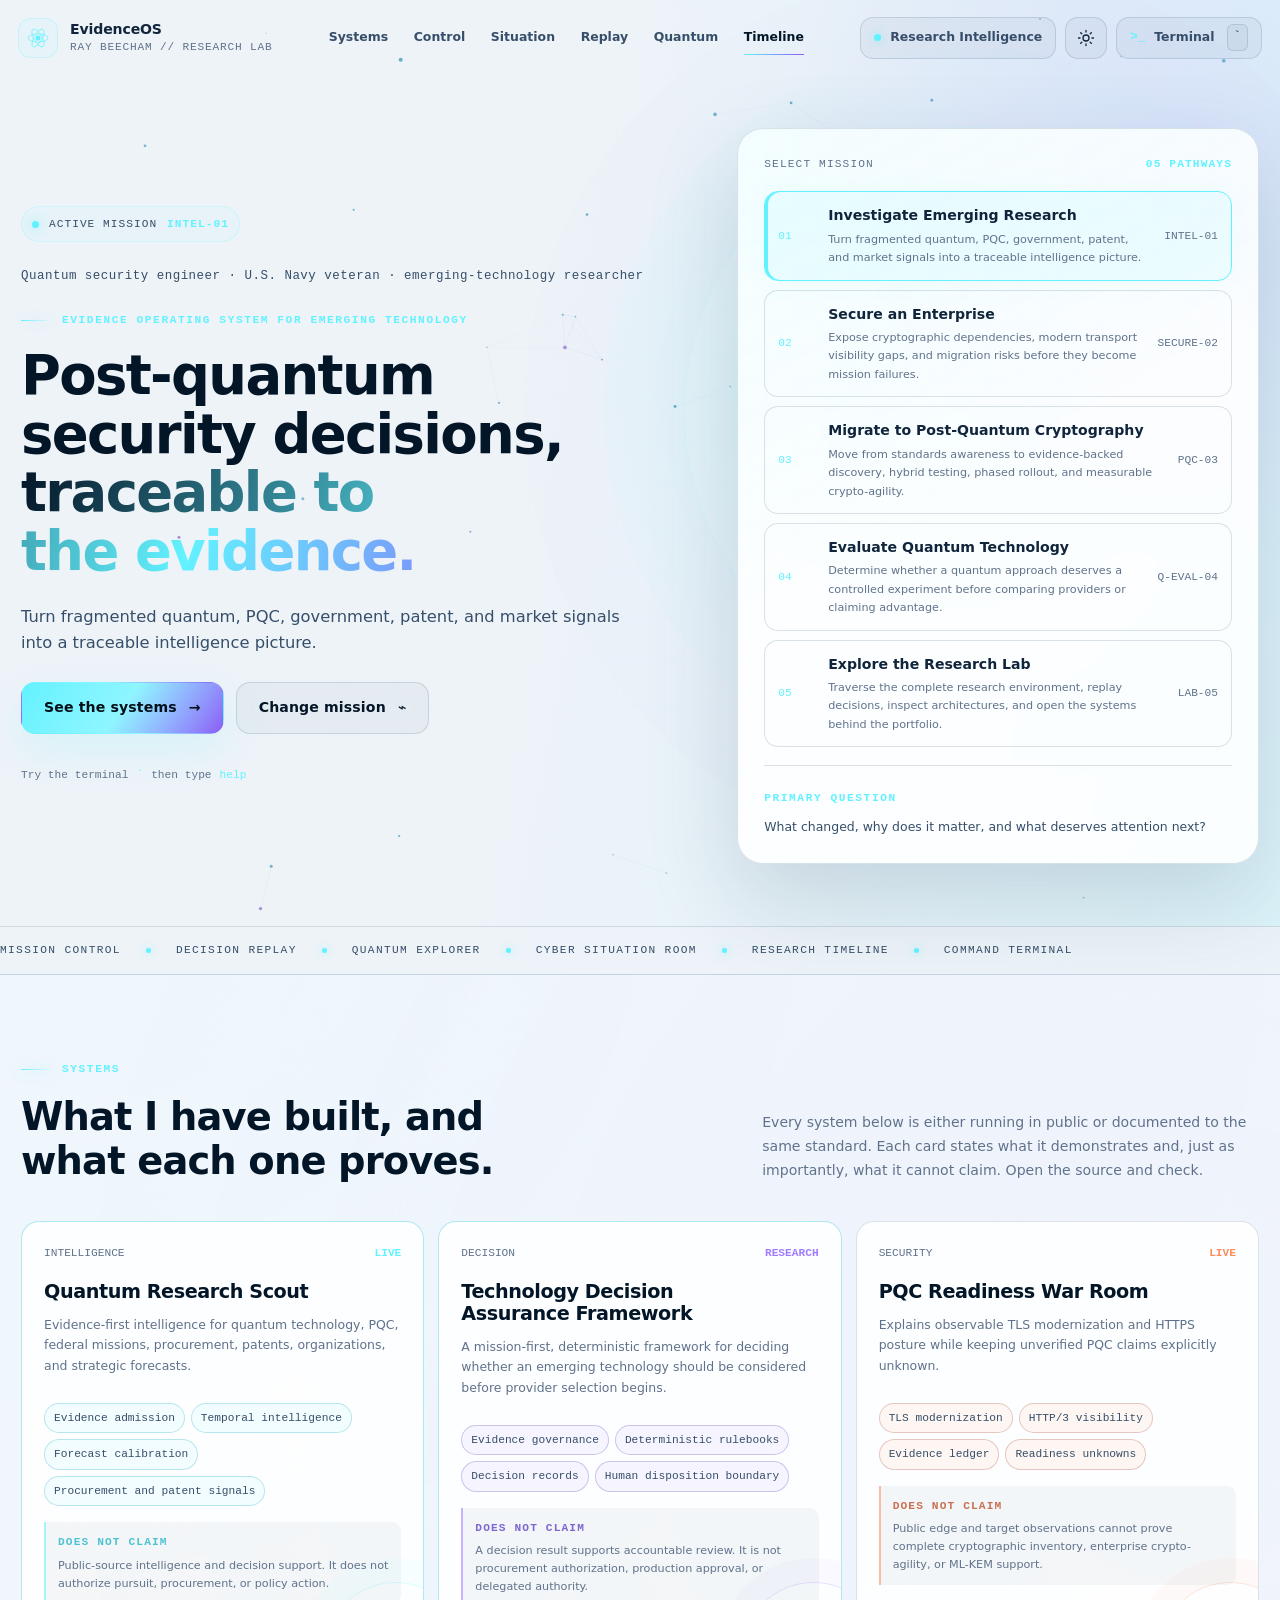
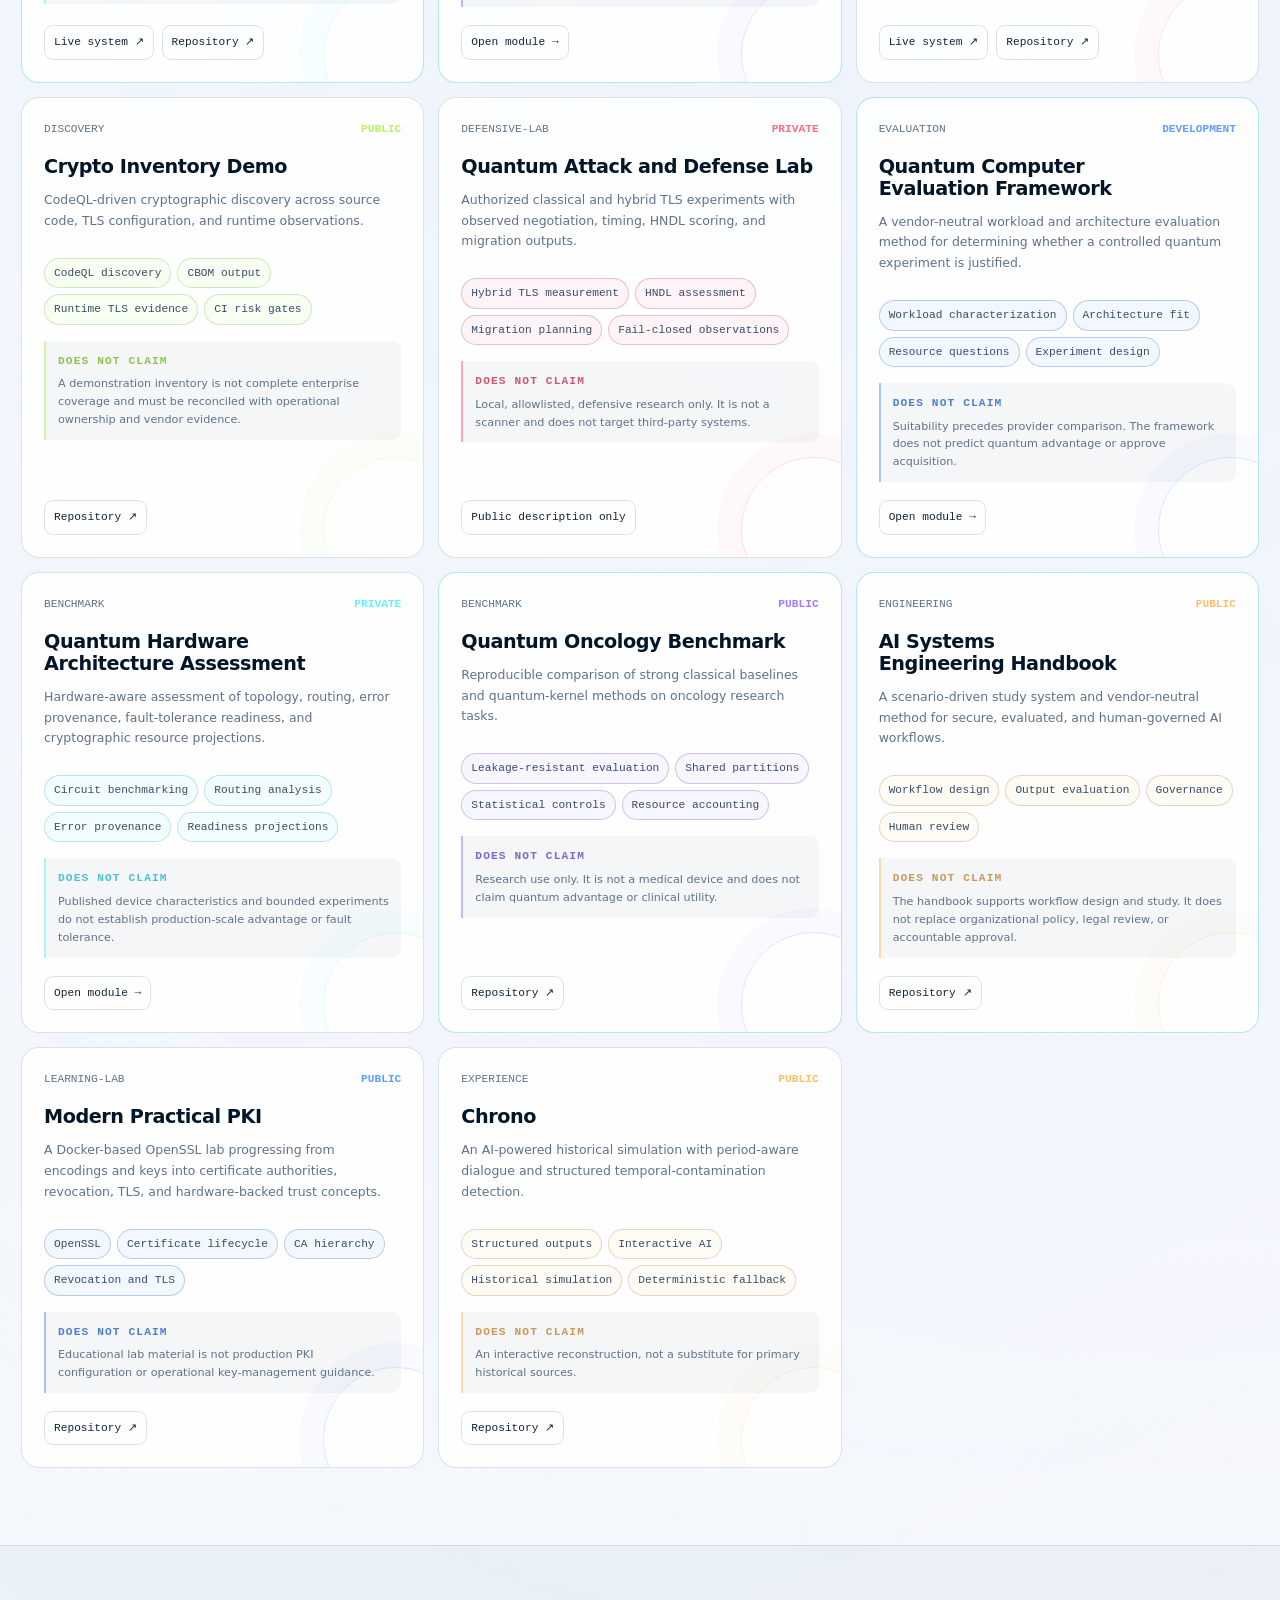
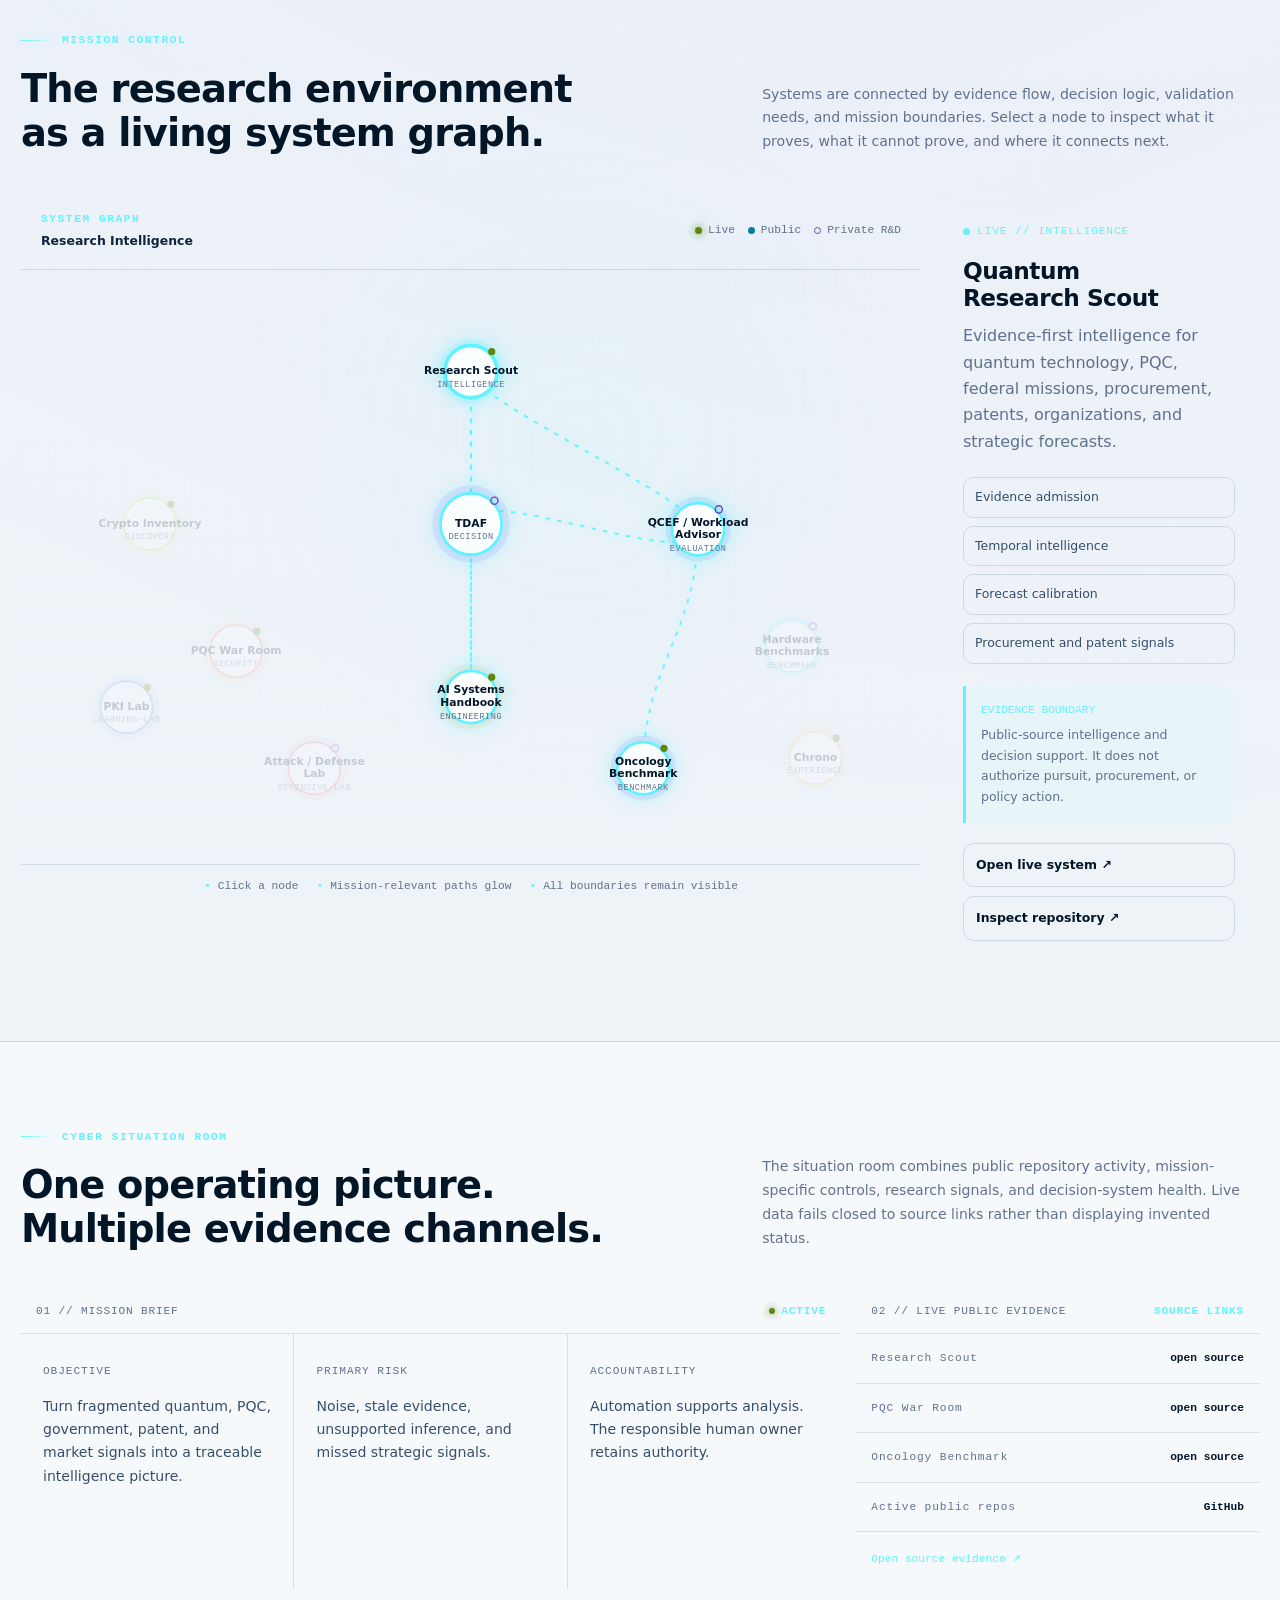
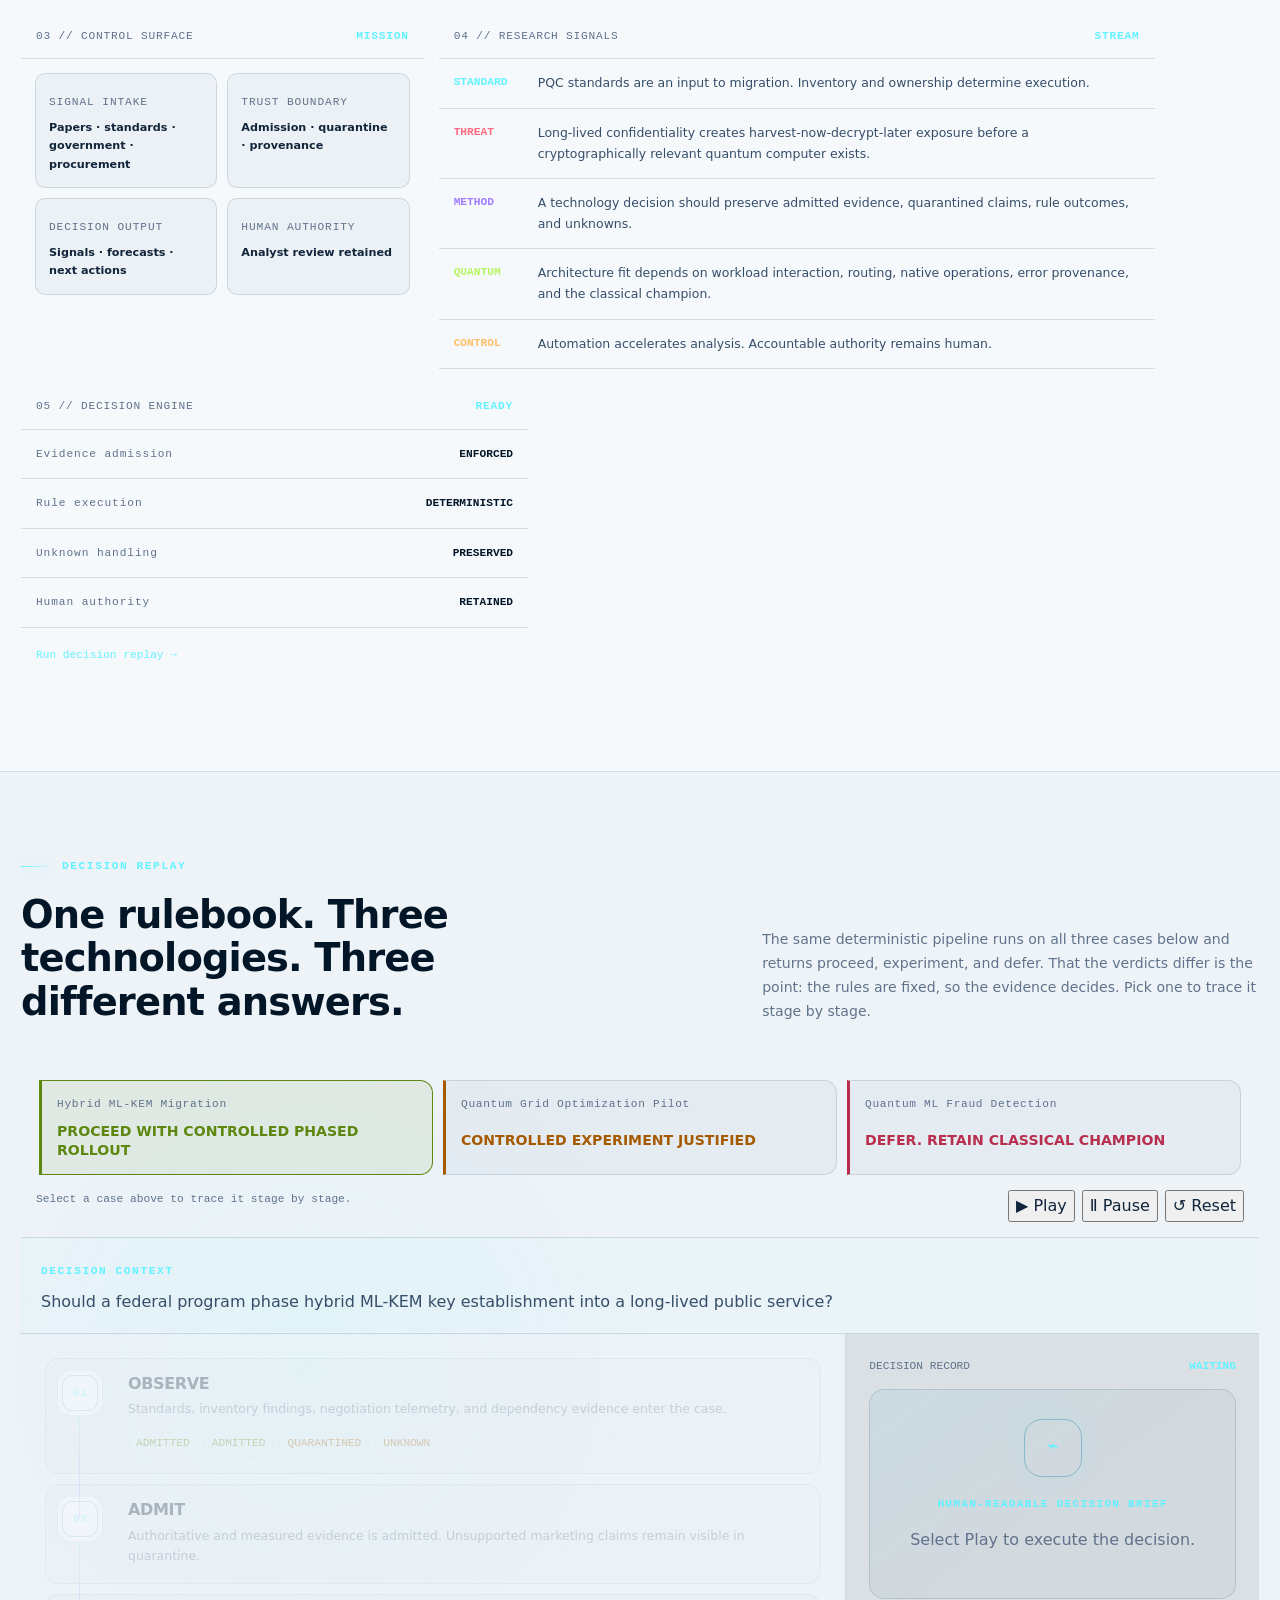
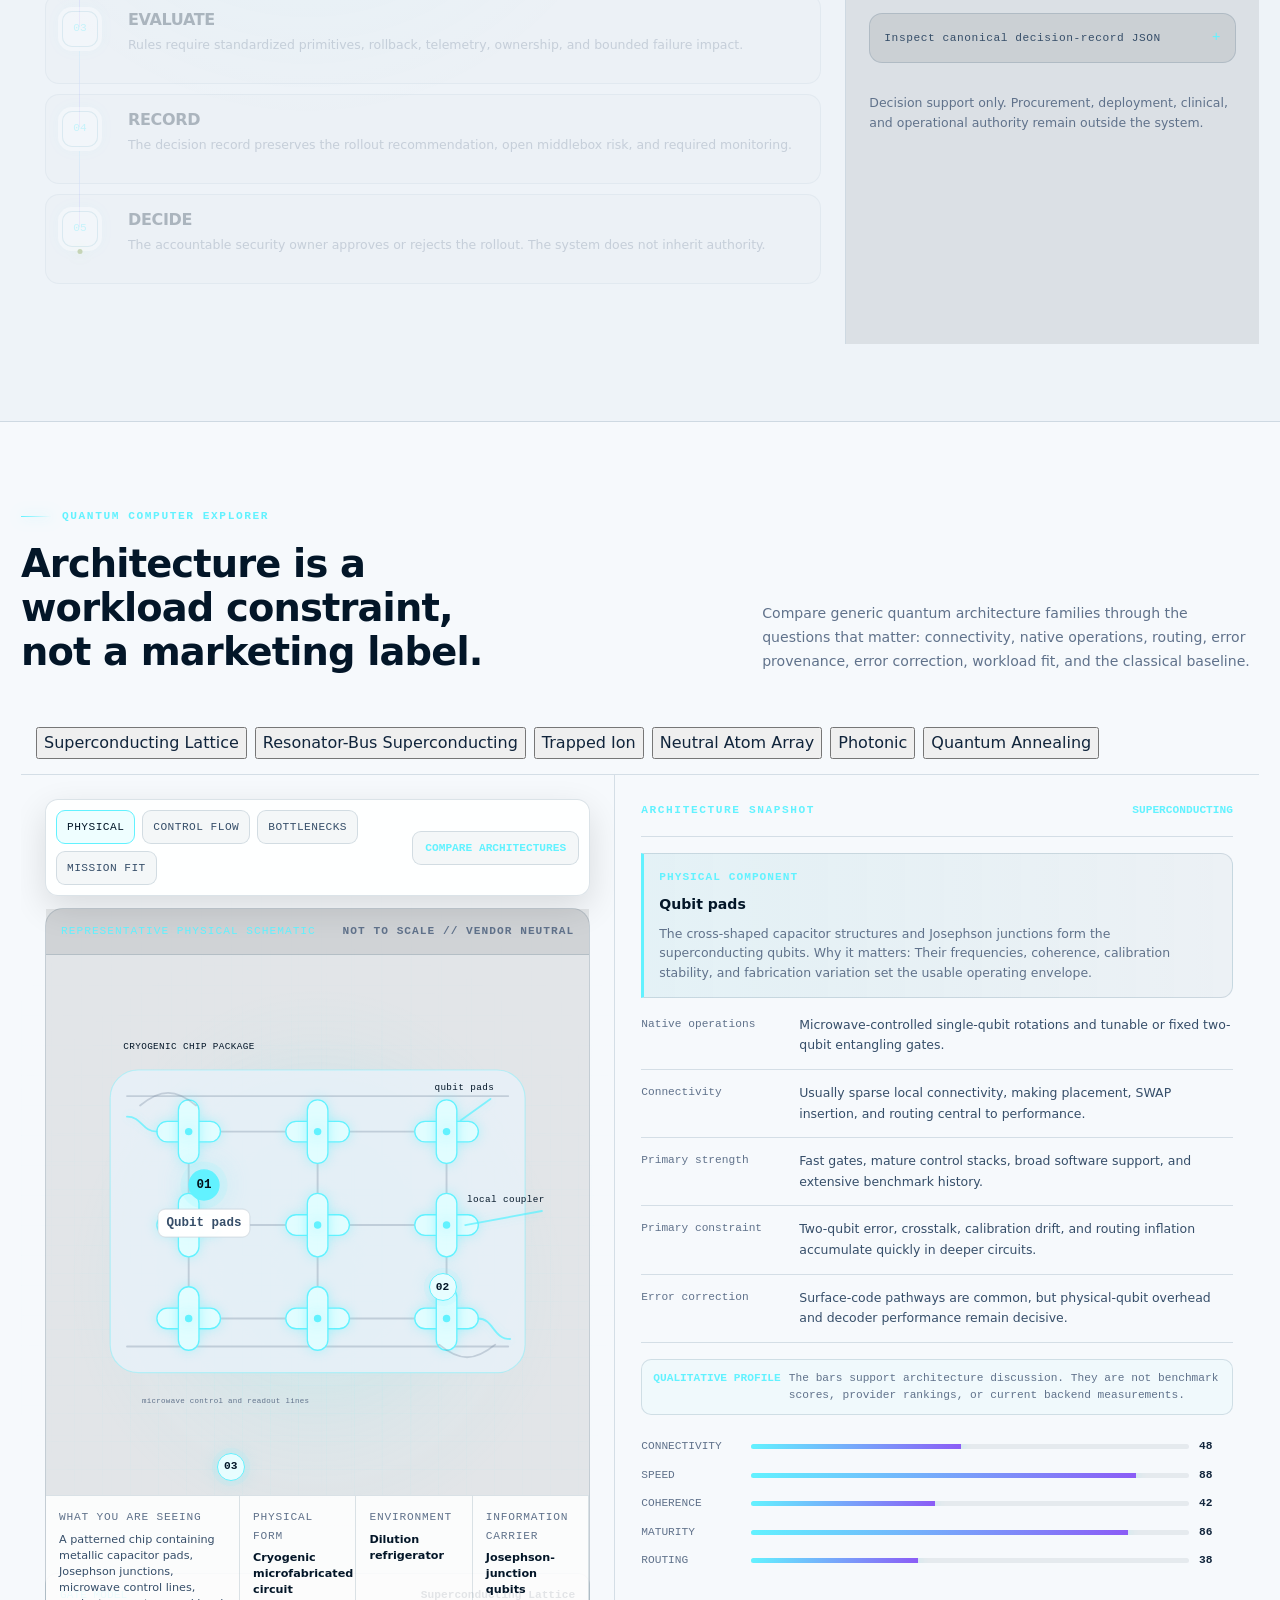
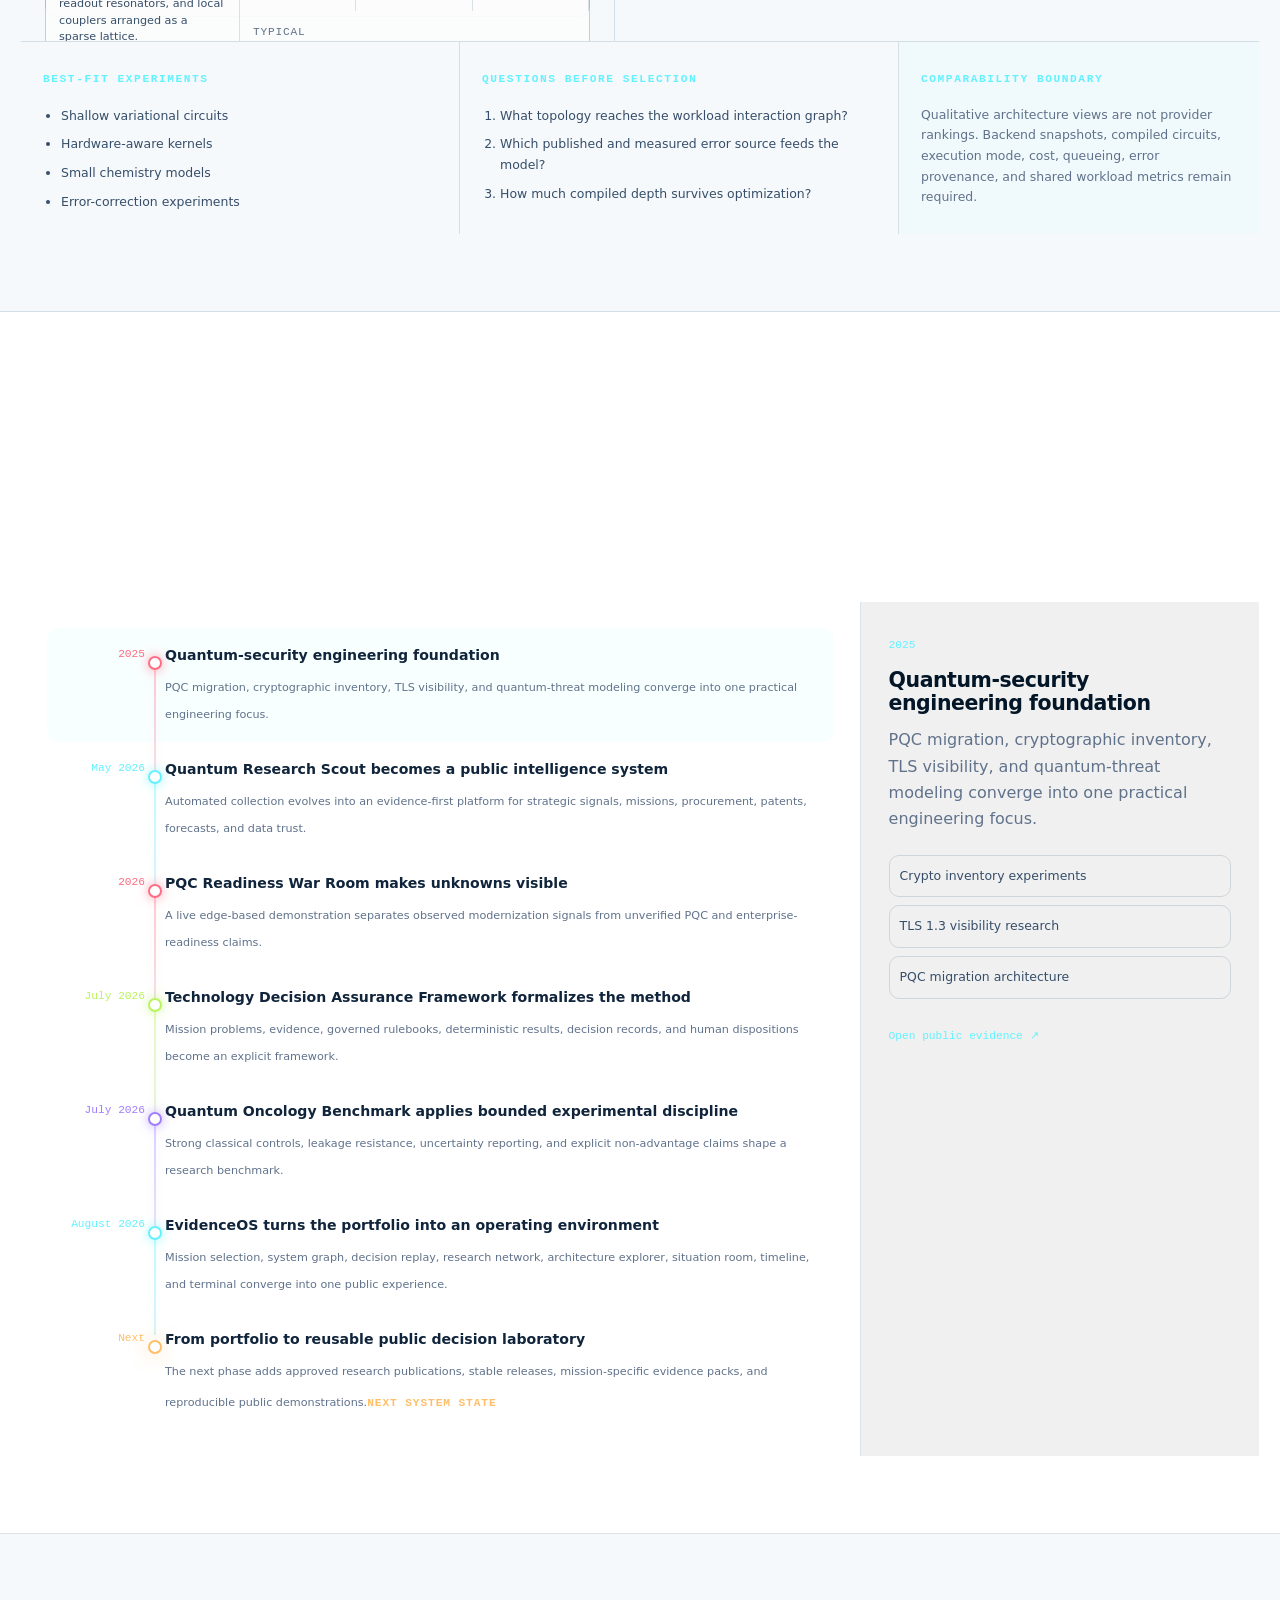
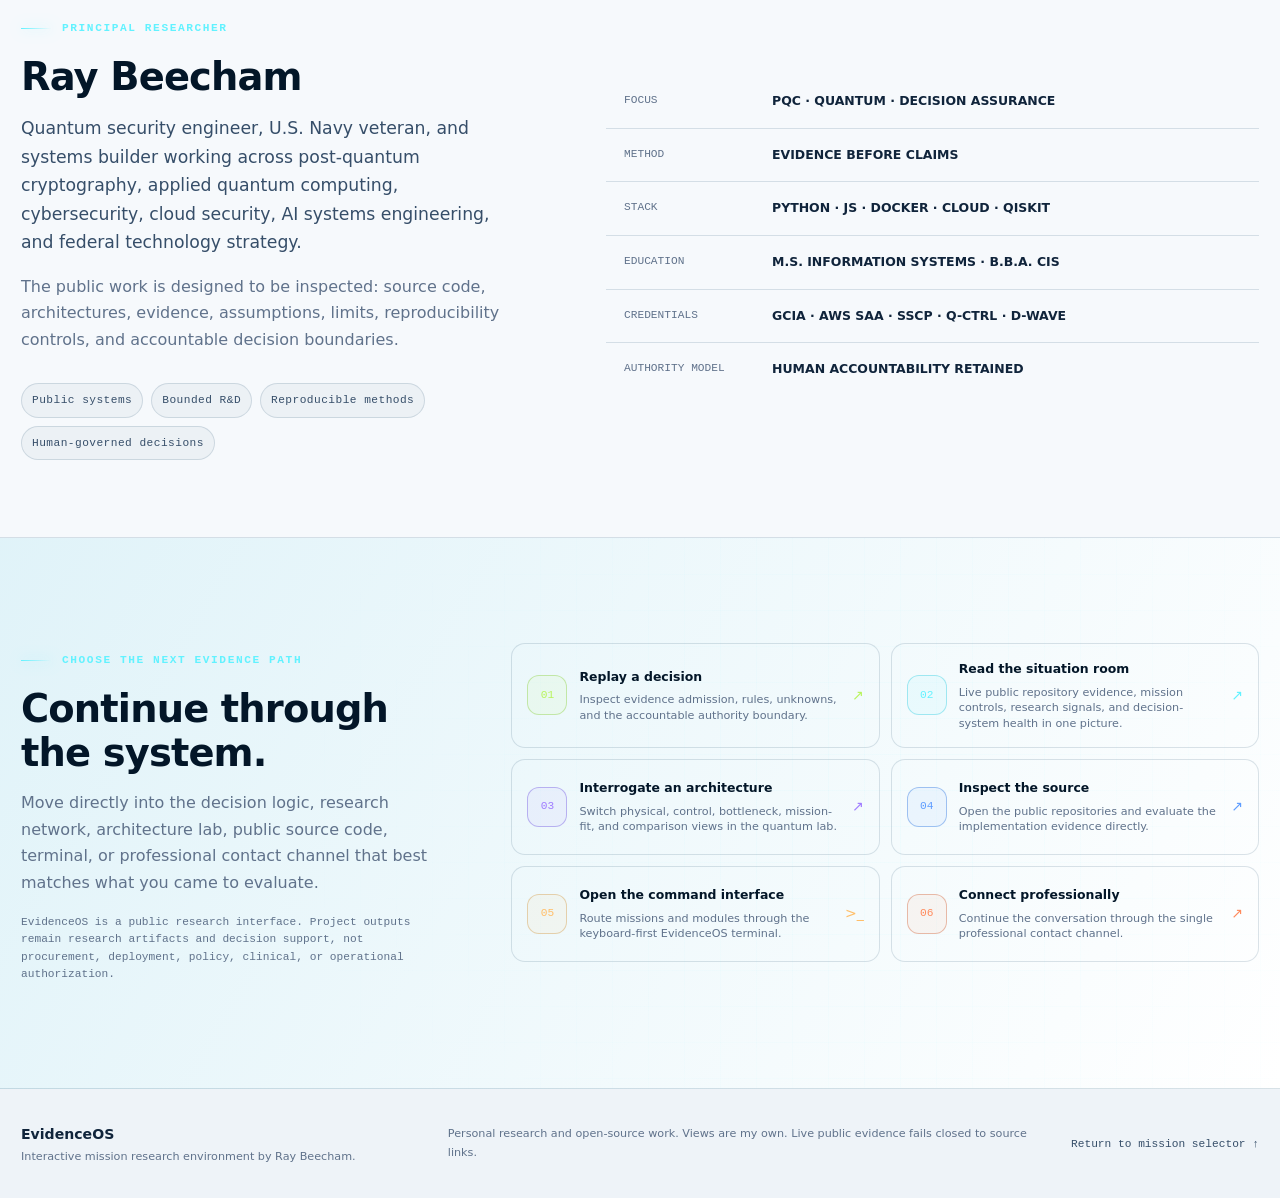
==== commit dce288bd: "Add crypto self-scan, quantum-safe contact key, and cipher puzzle - Weekly workflow inventories my o" ====
--- a/site/index.html
+++ b/site/index.html
@@ -11,7 +11,11 @@
   <meta property="og:title" content="EvidenceOS | Ray Beecham">
   <meta property="og:description" content="Enter an interactive mission environment for quantum security, emerging-technology evidence, and accountable decisions.">
   <meta property="og:url" content="https://raybeecham.github.io/raybeecham/">
-  <meta property="og:image" content="https://raybeecham.github.io/raybeecham/assets/evidence-os-social.svg">
+  <meta property="og:image" content="https://raybeecham.github.io/raybeecham/assets/evidence-os-social.png">
+  <meta property="og:image:width" content="1280">
+  <meta property="og:image:height" content="640">
+  <meta property="og:image:alt" content="EvidenceOS by Ray Beecham: interactive portfolio card with a quantum circuit">
+  <meta name="twitter:image" content="https://raybeecham.github.io/raybeecham/assets/evidence-os-social.png">
   <meta name="twitter:card" content="summary_large_image">
   <link rel="canonical" href="https://raybeecham.github.io/raybeecham/">
   <link rel="manifest" href="site.webmanifest">
